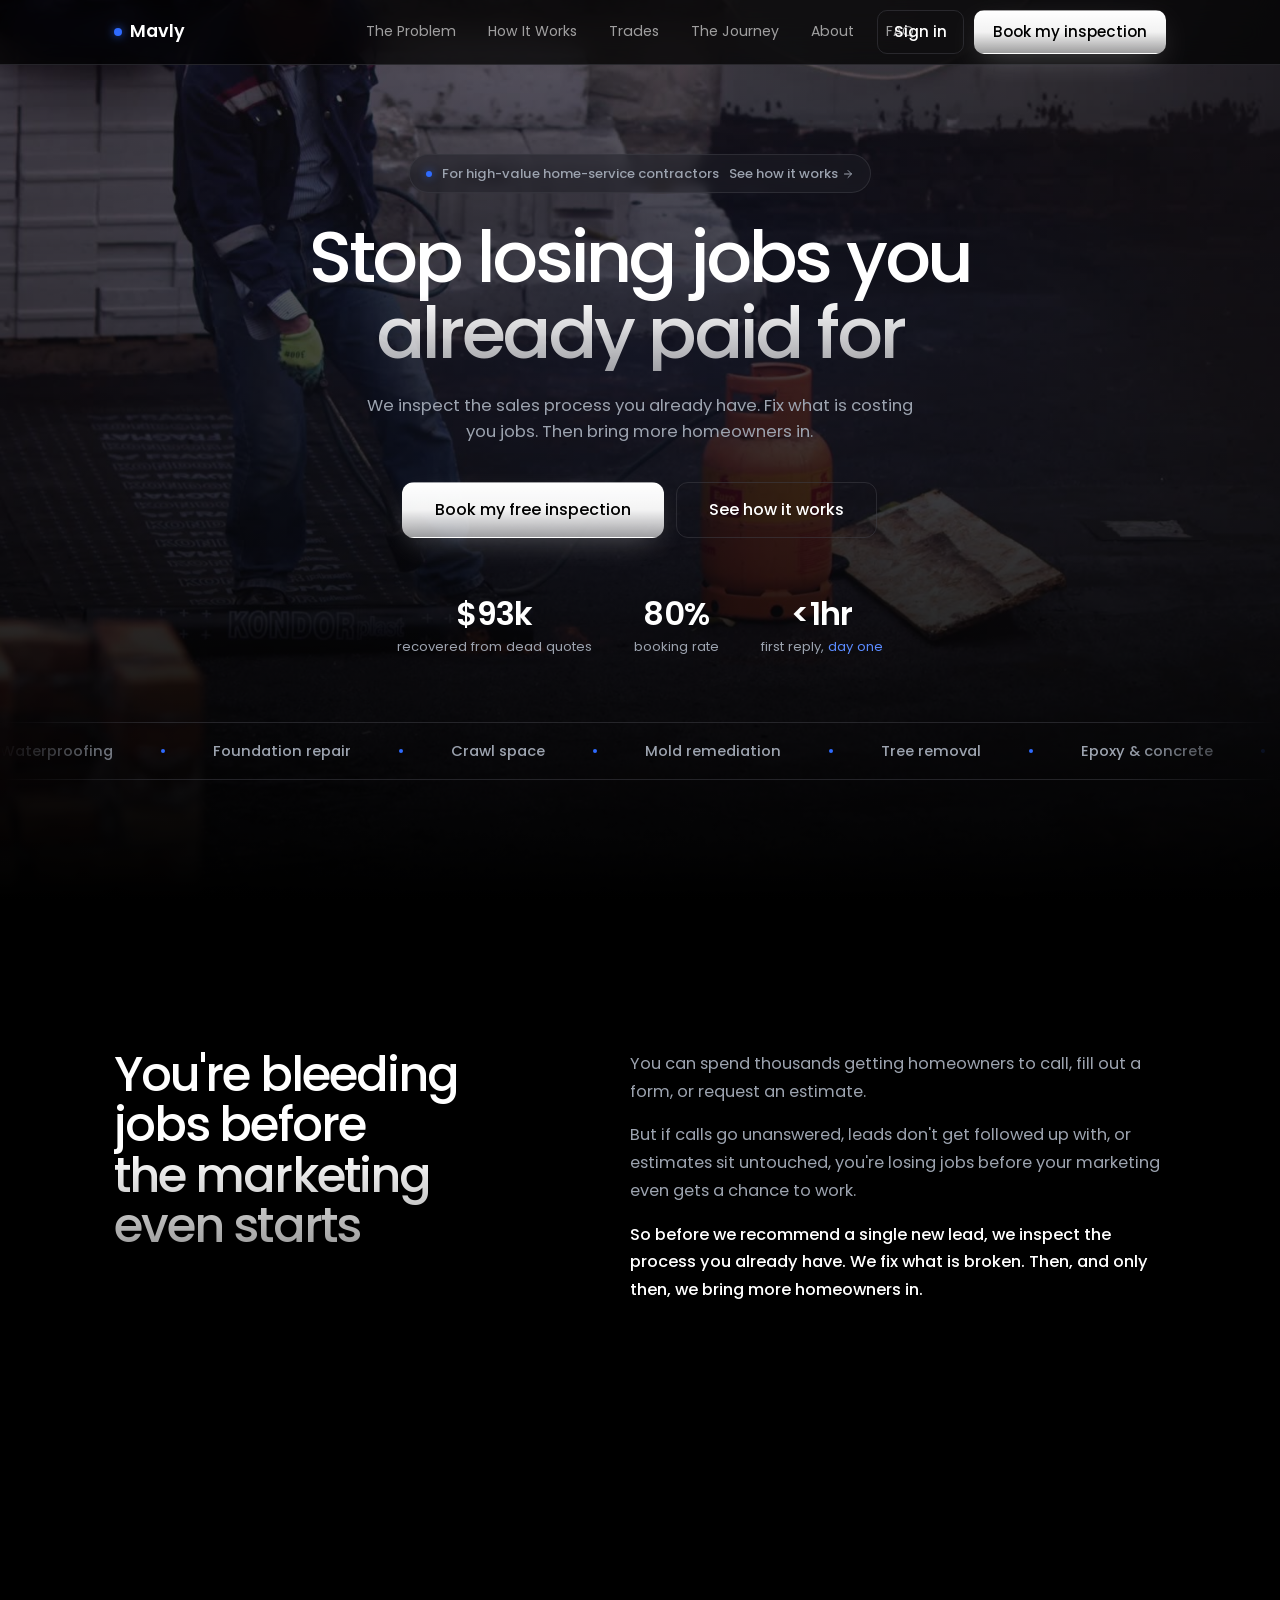
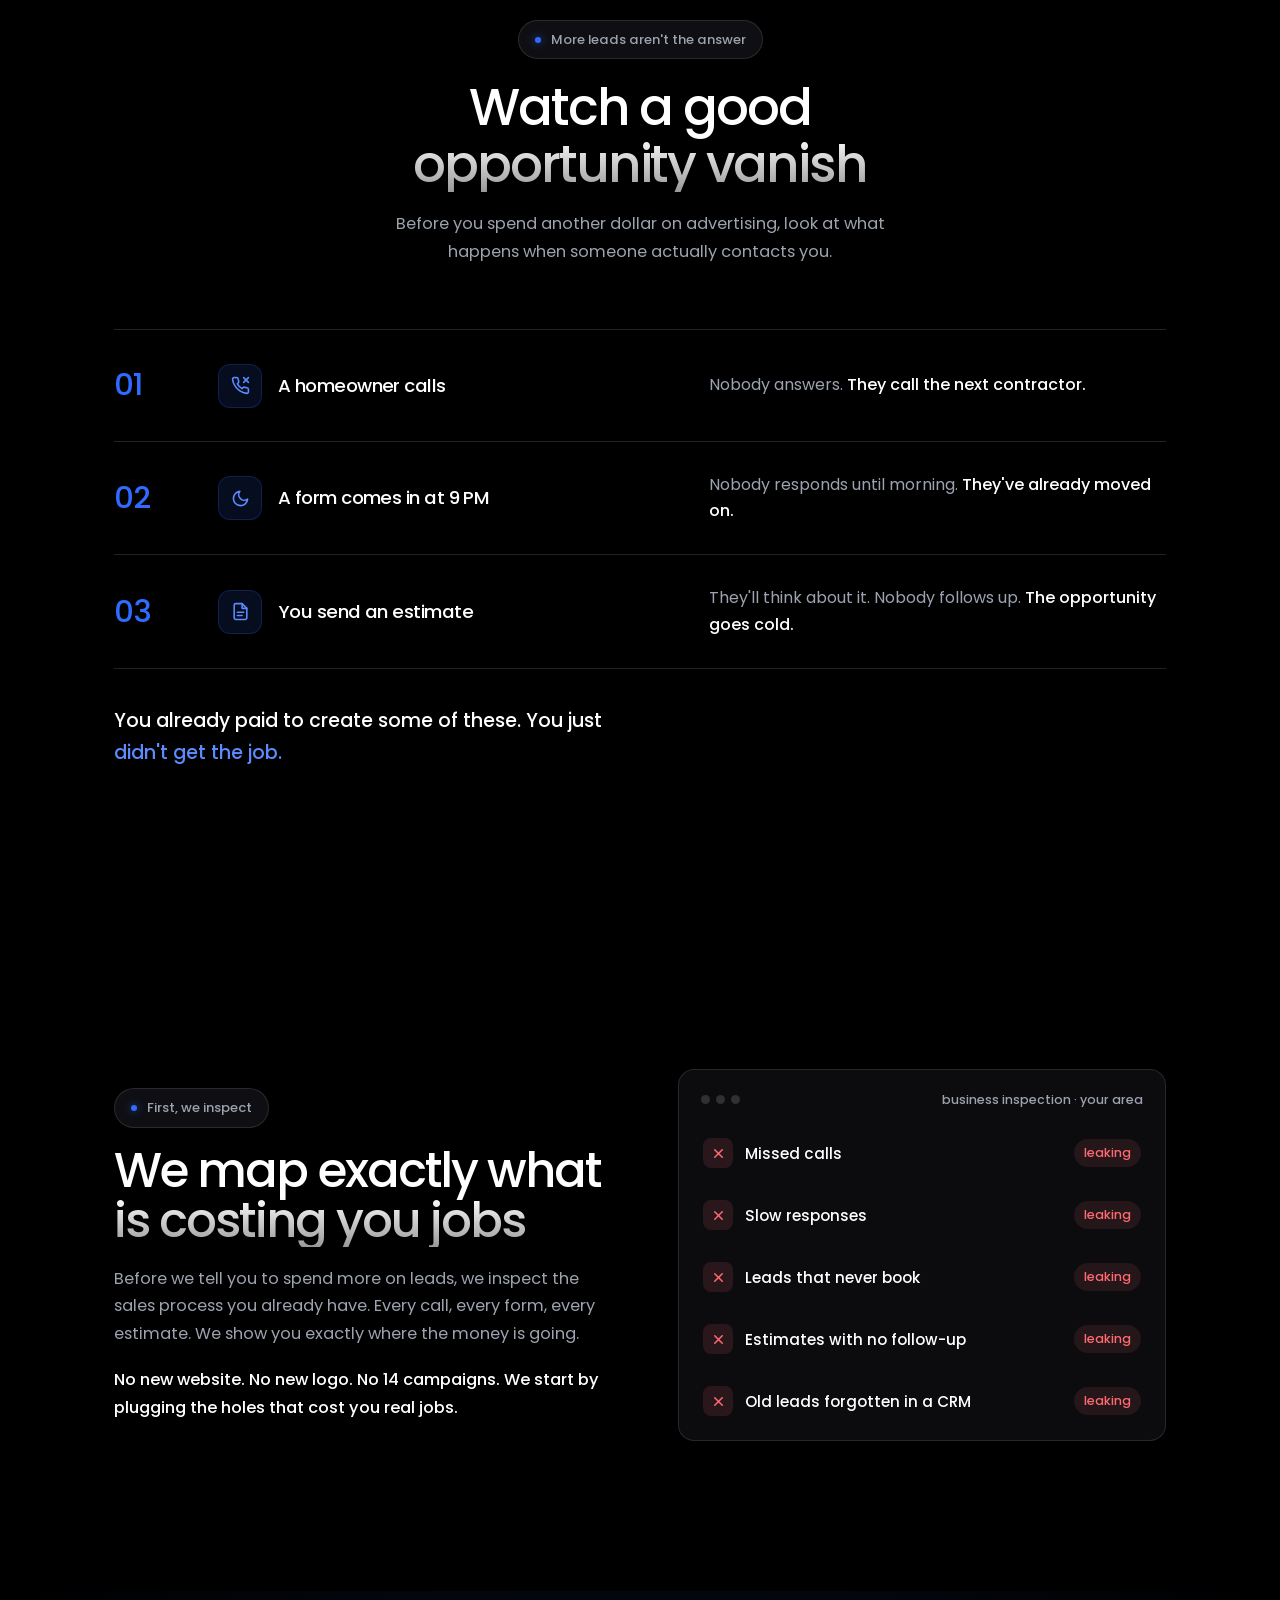
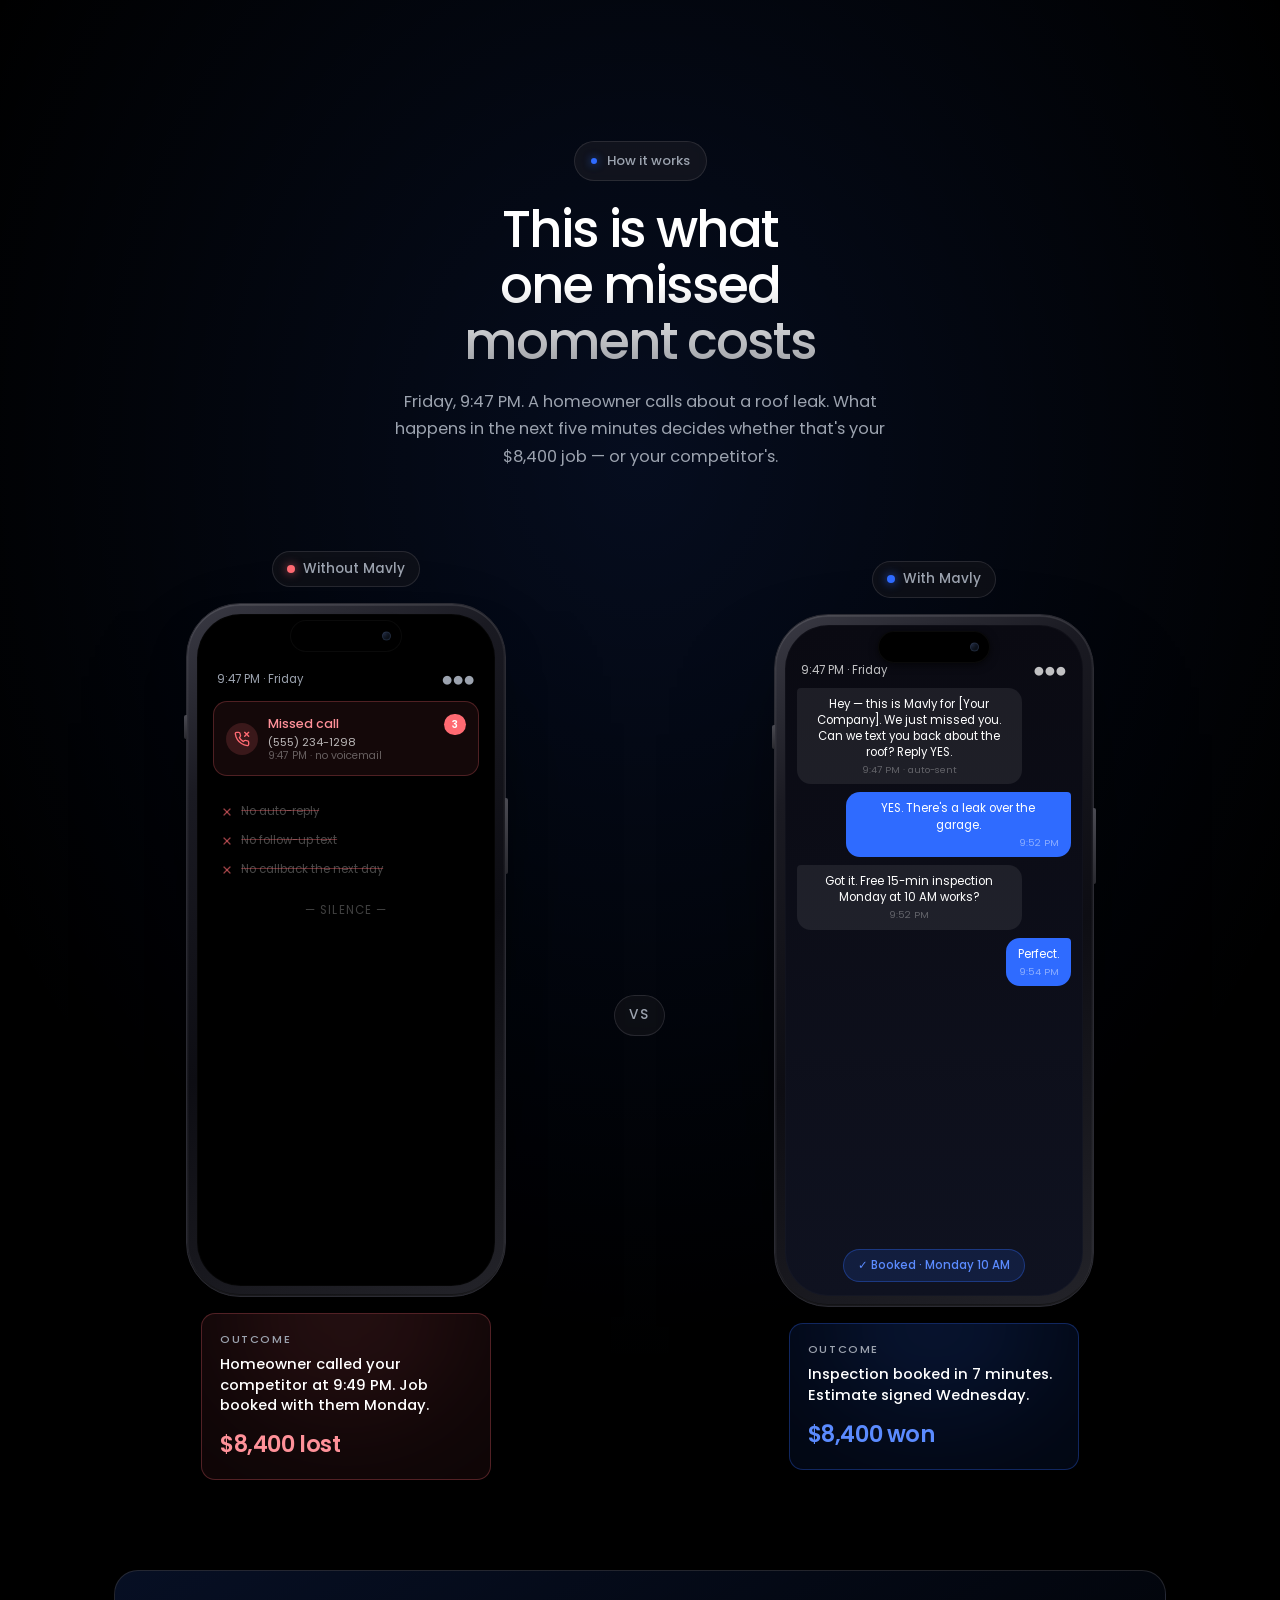
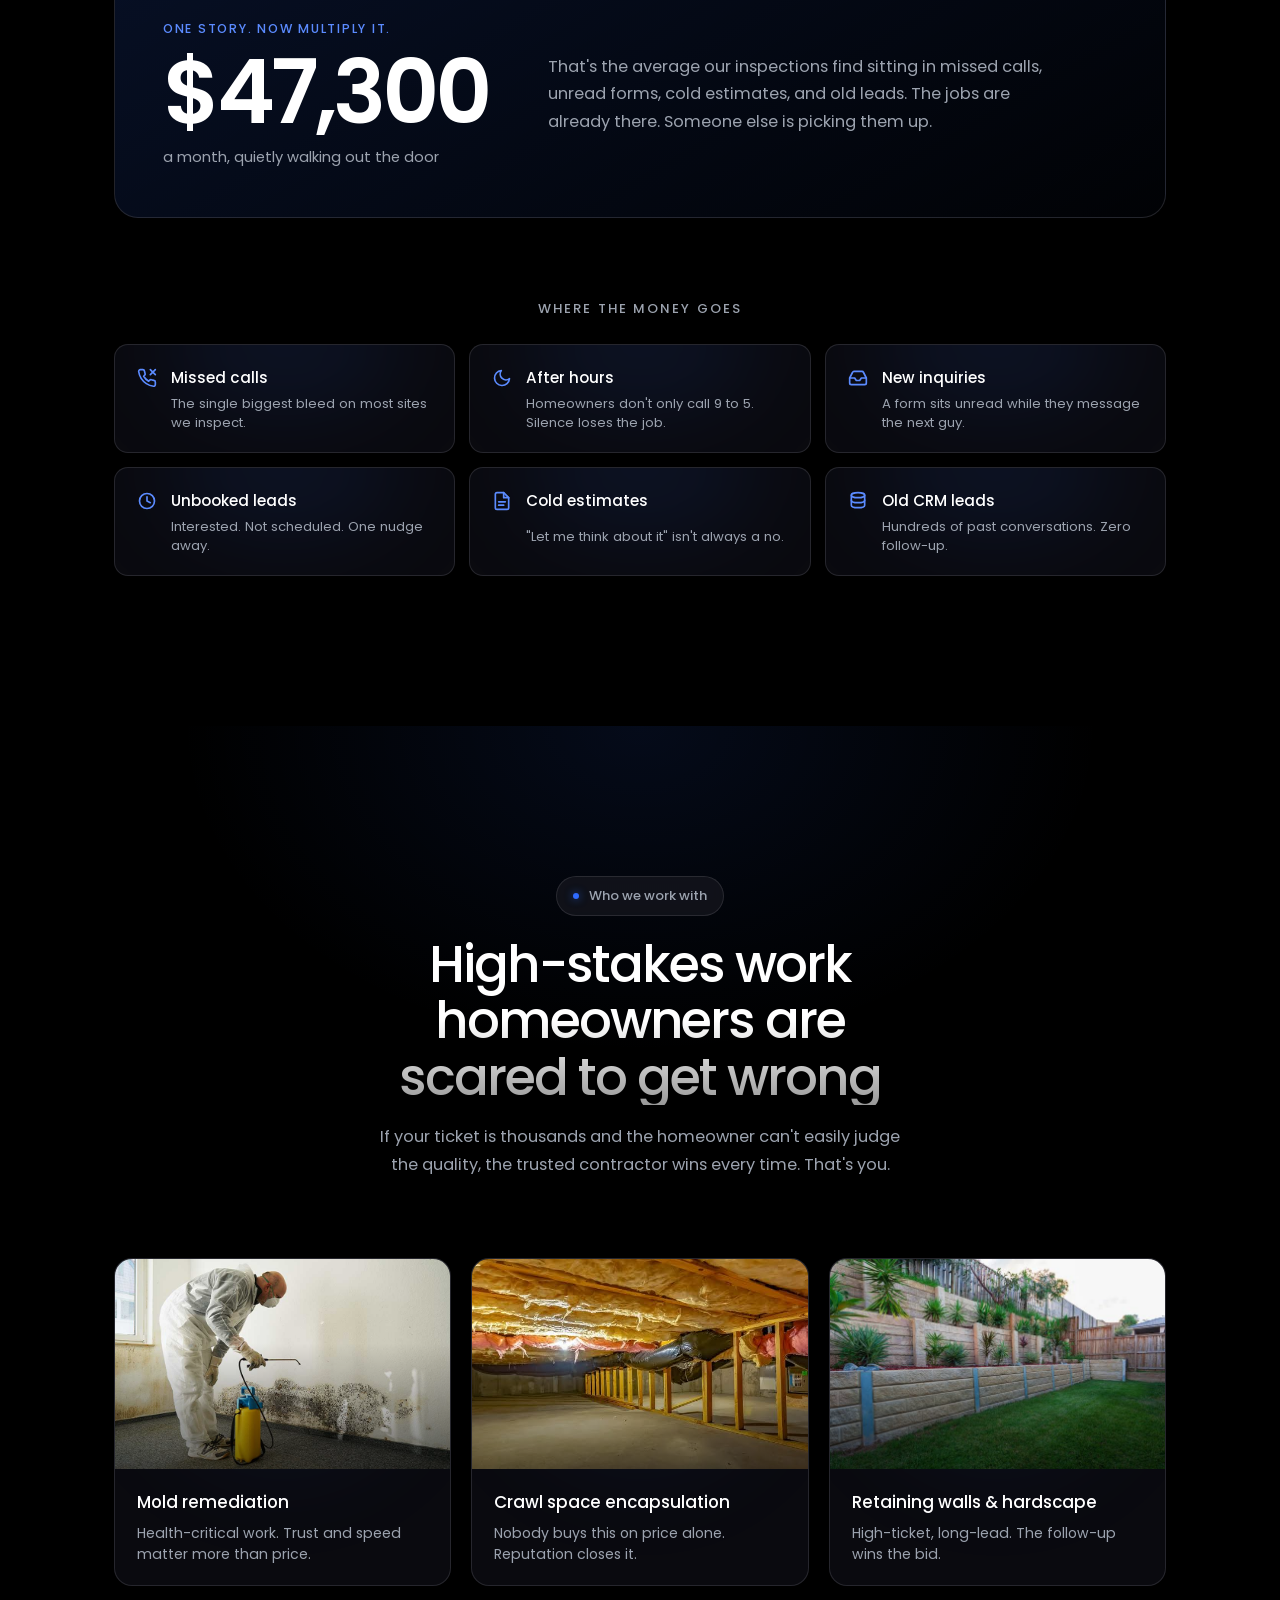
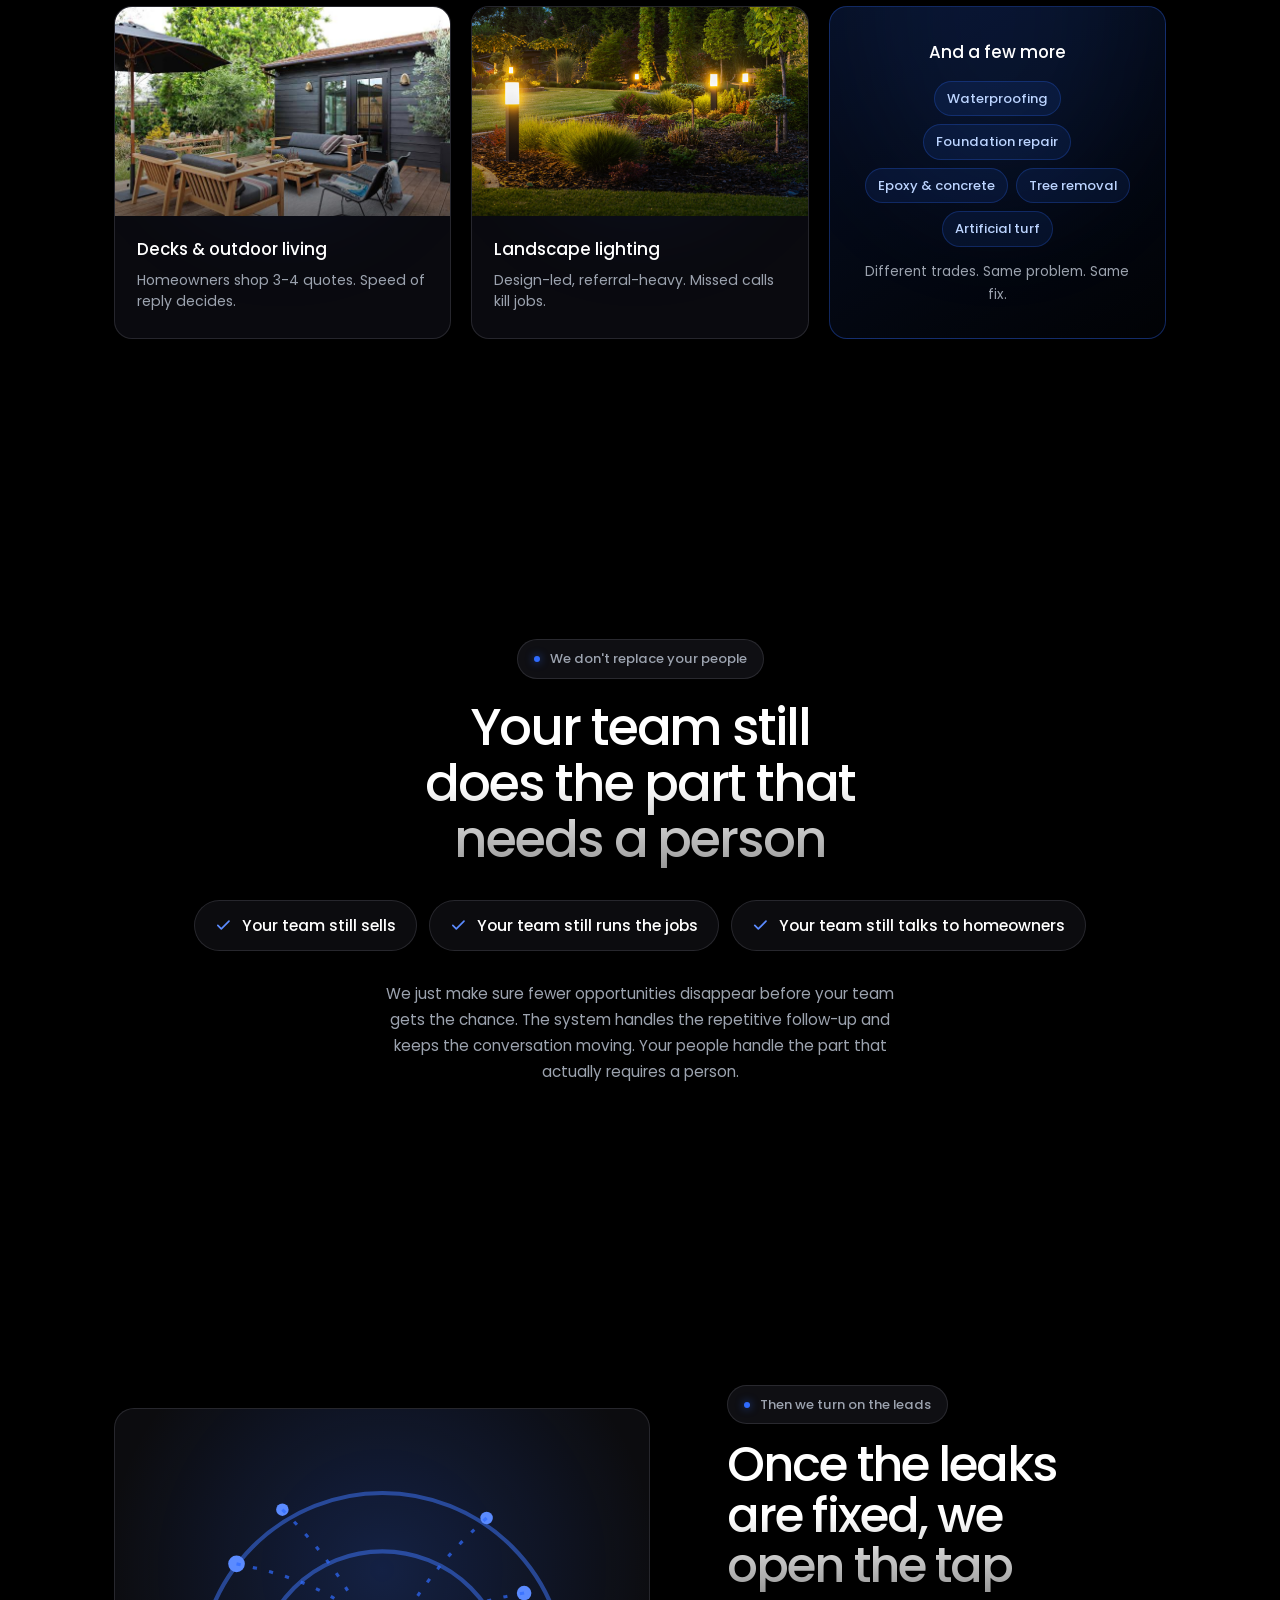
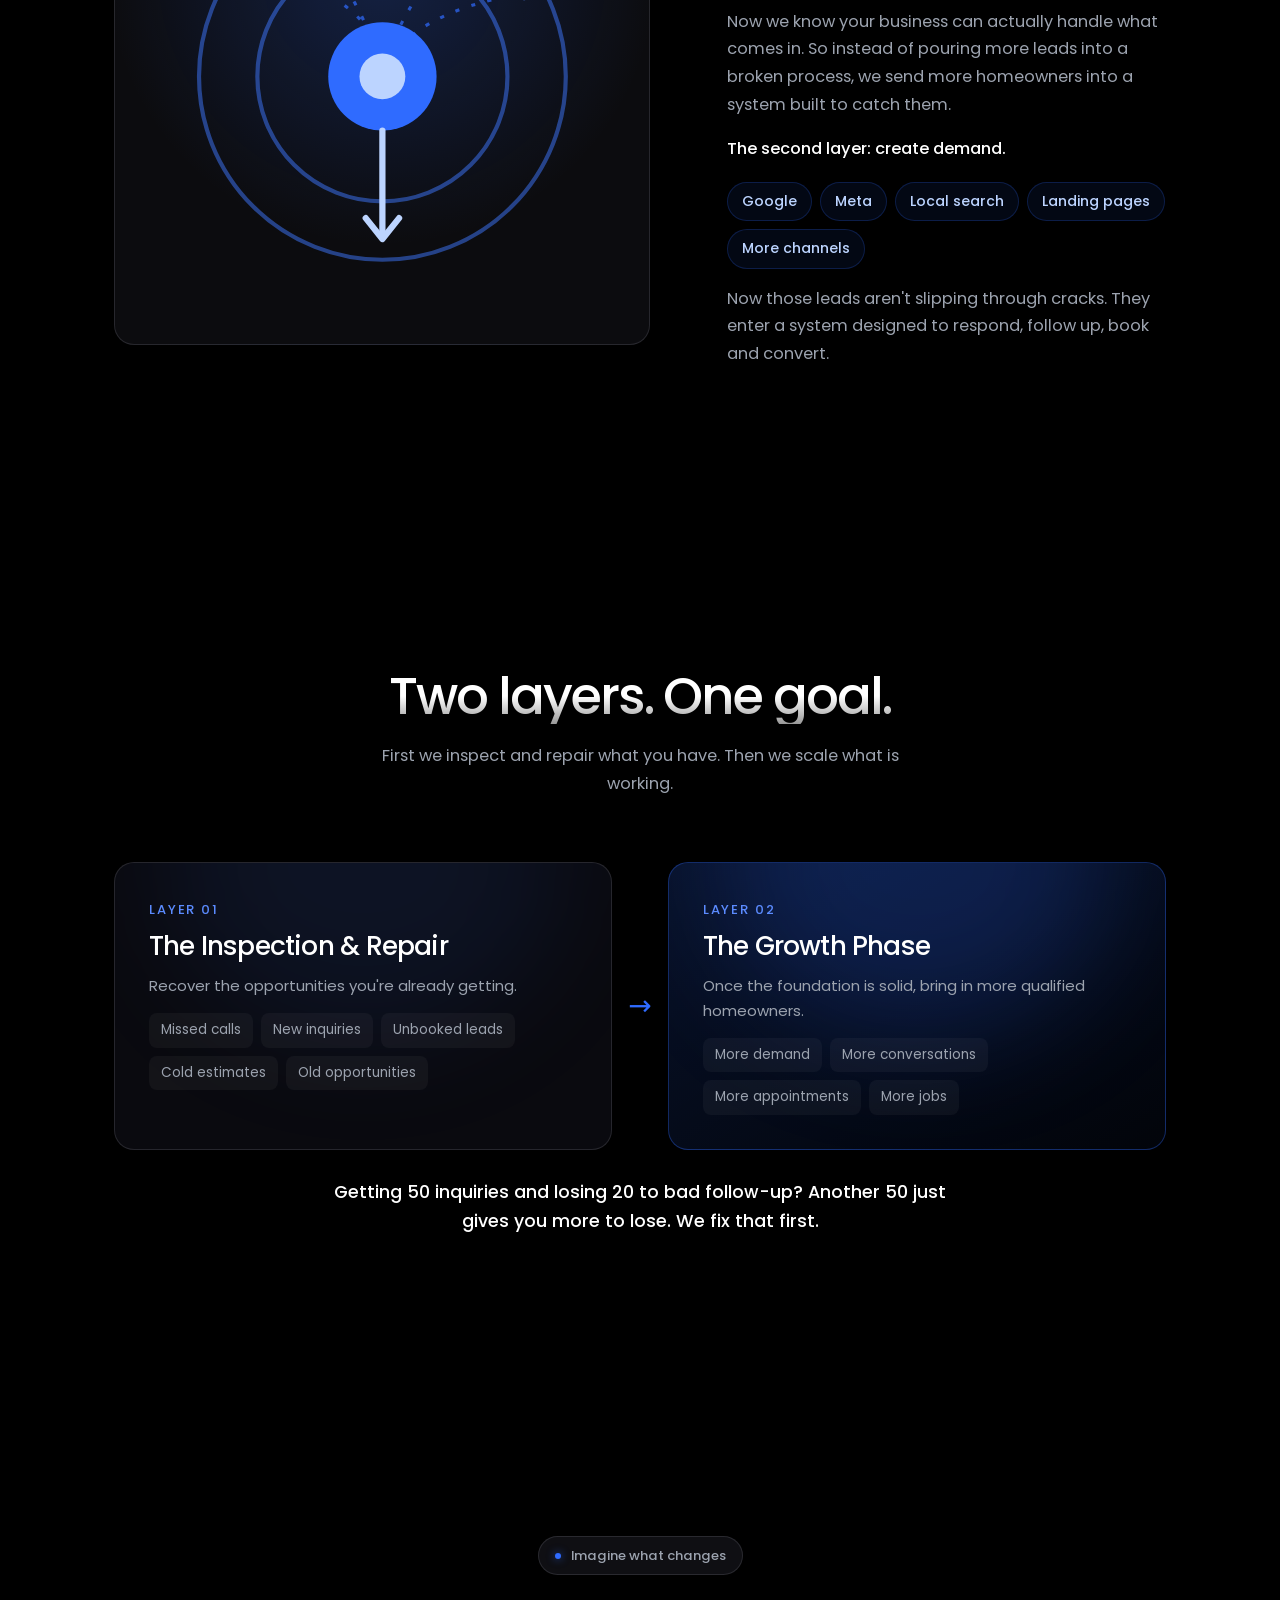
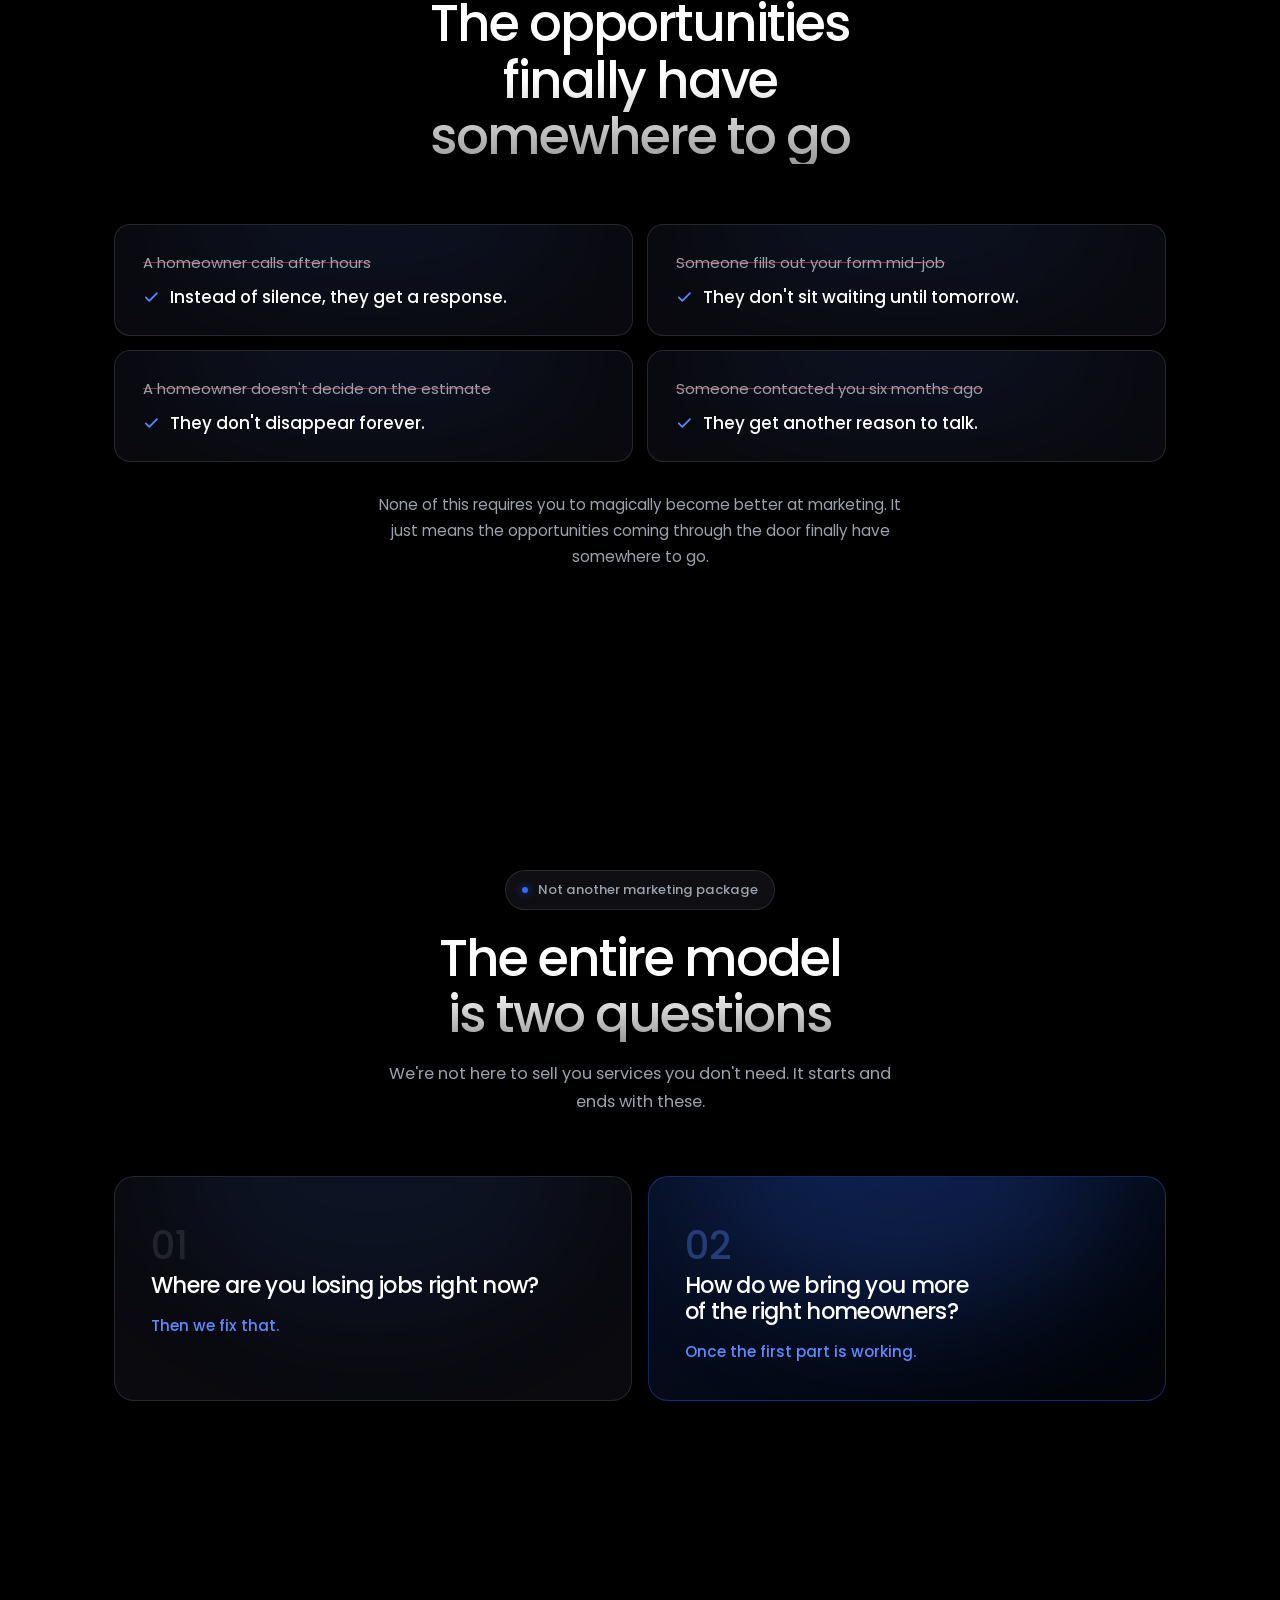
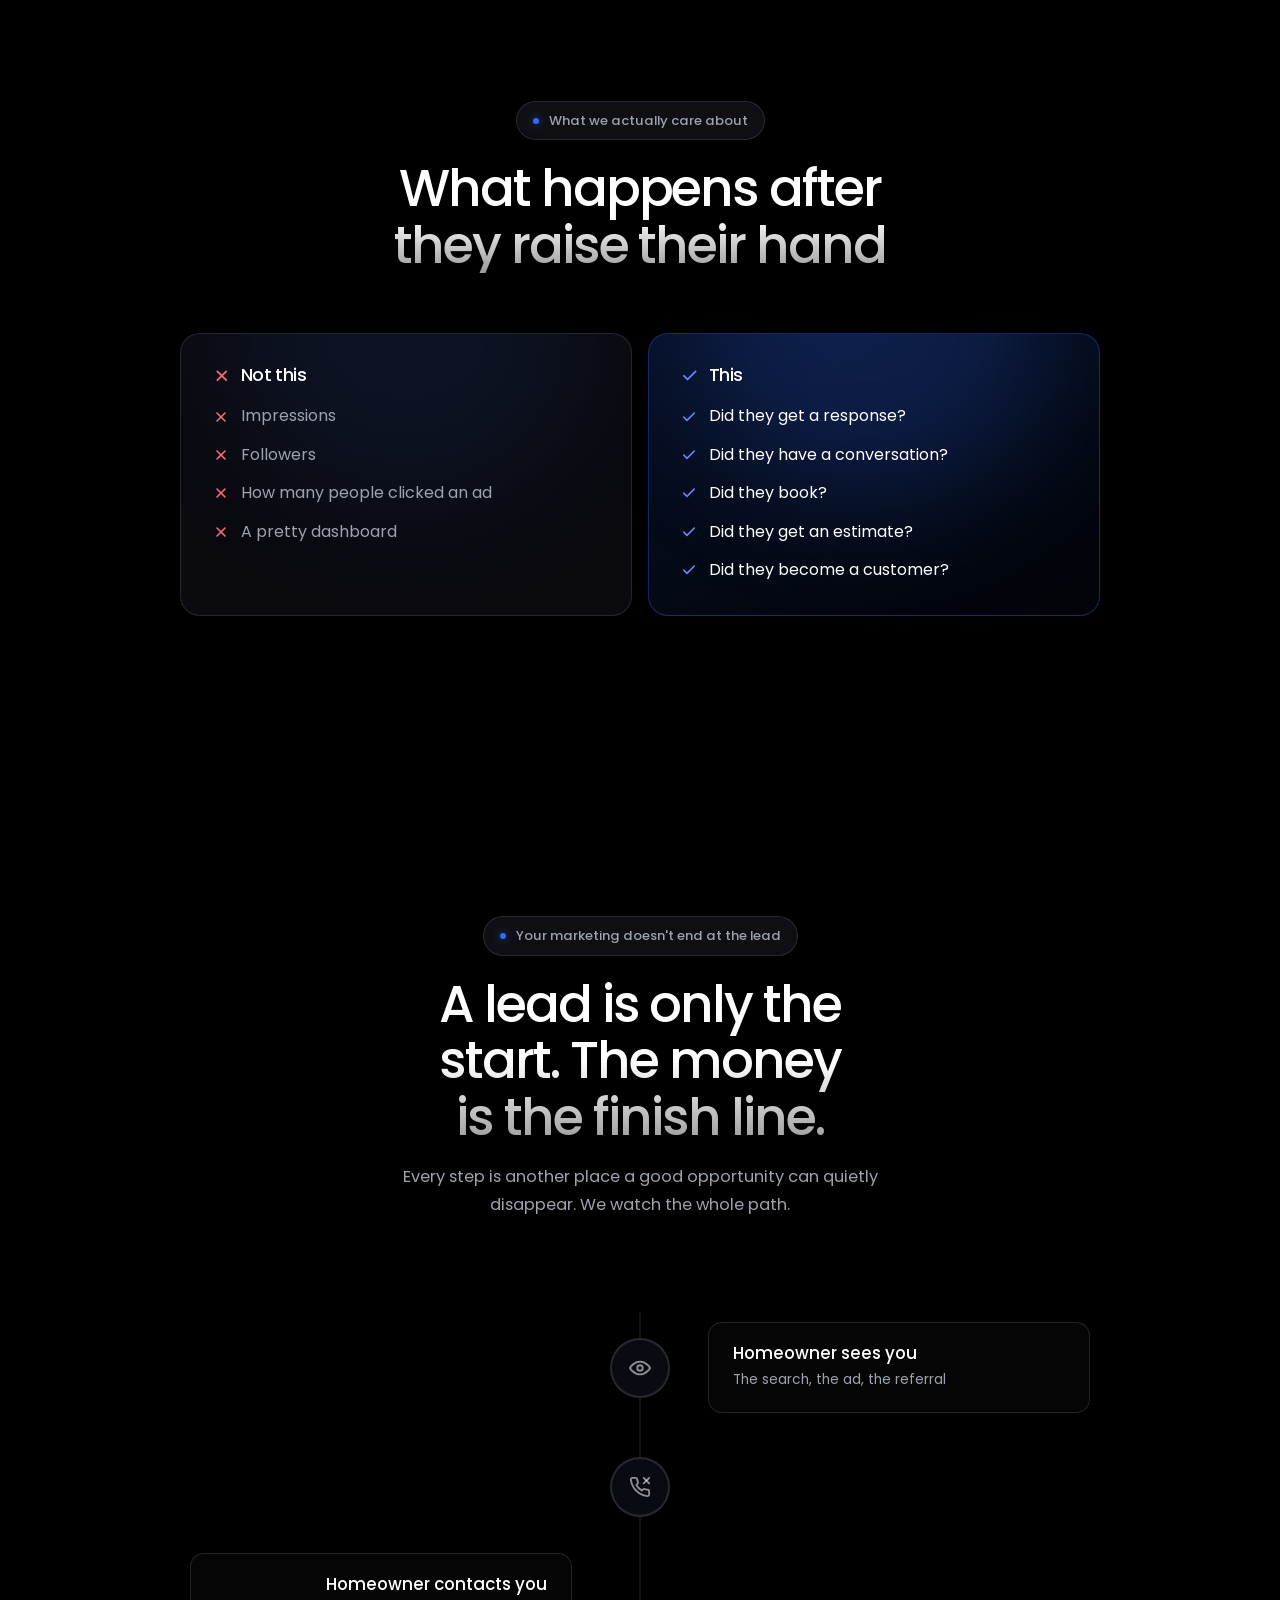
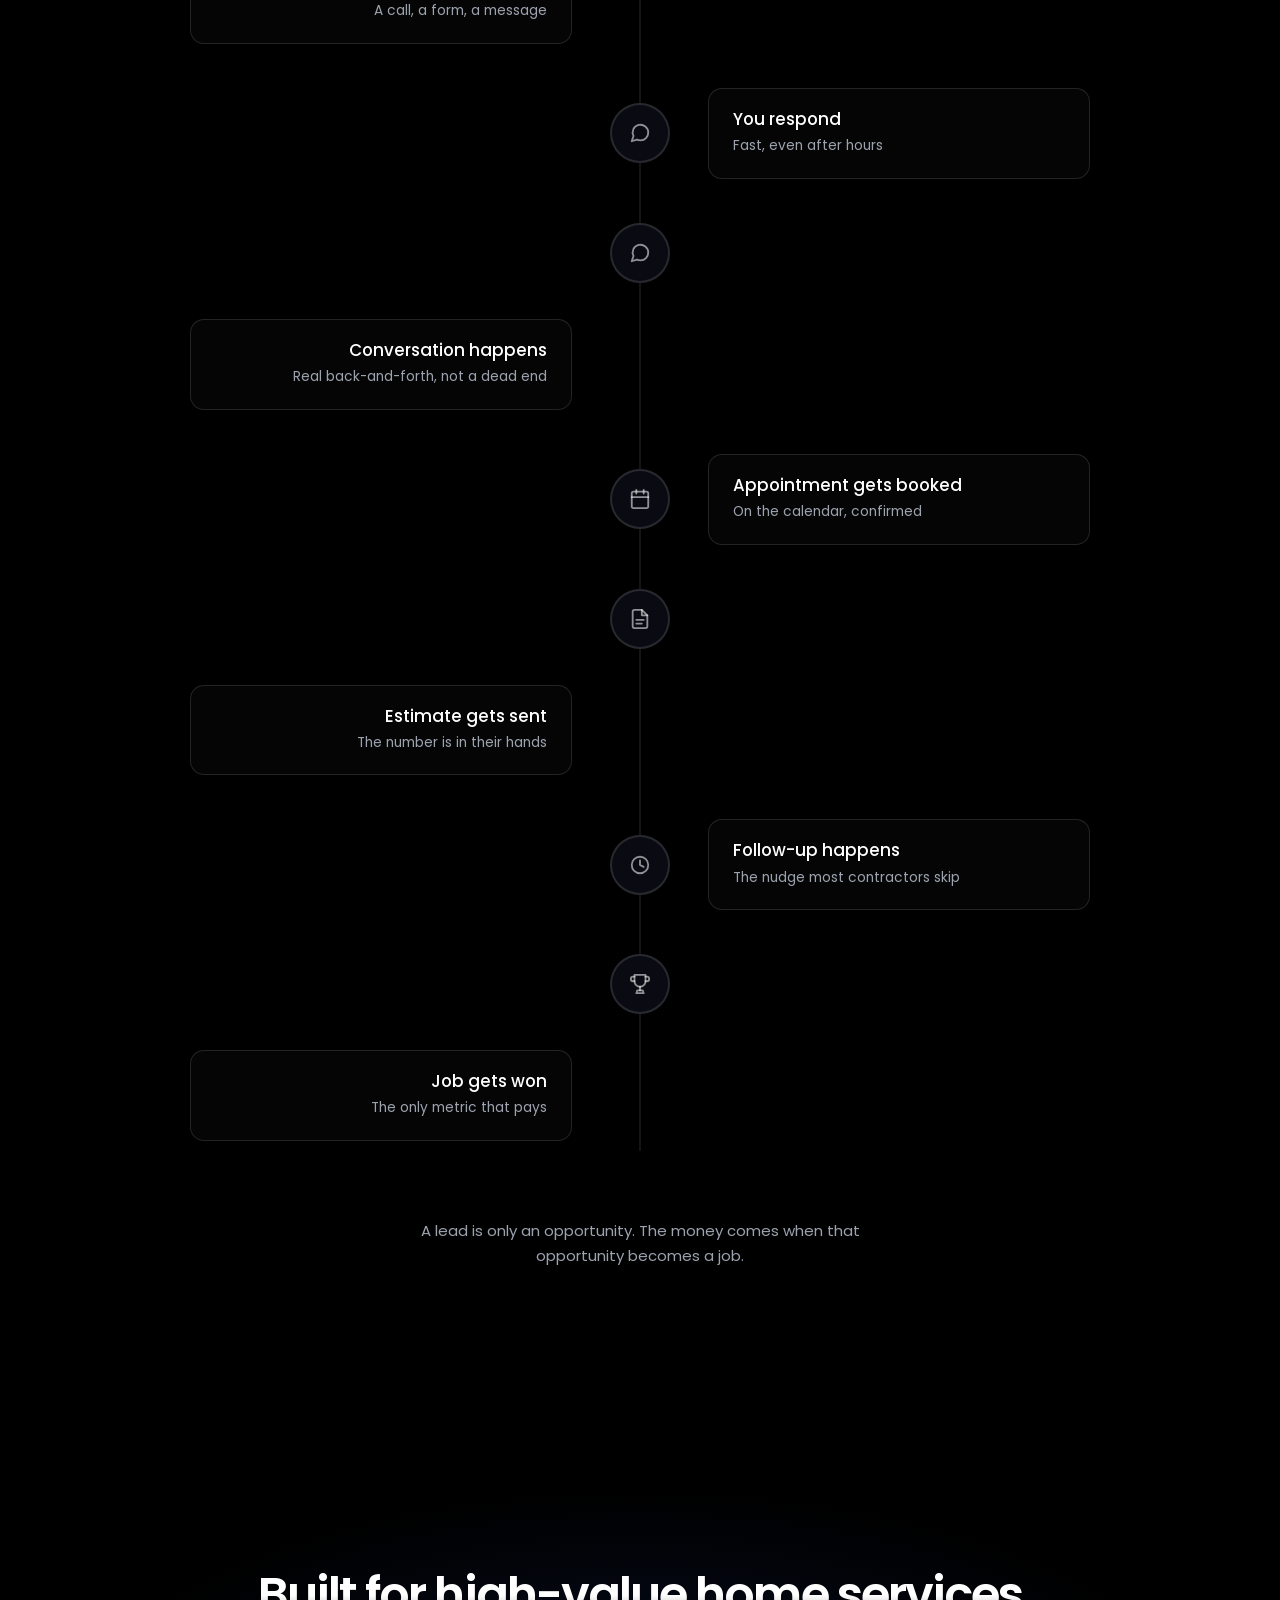
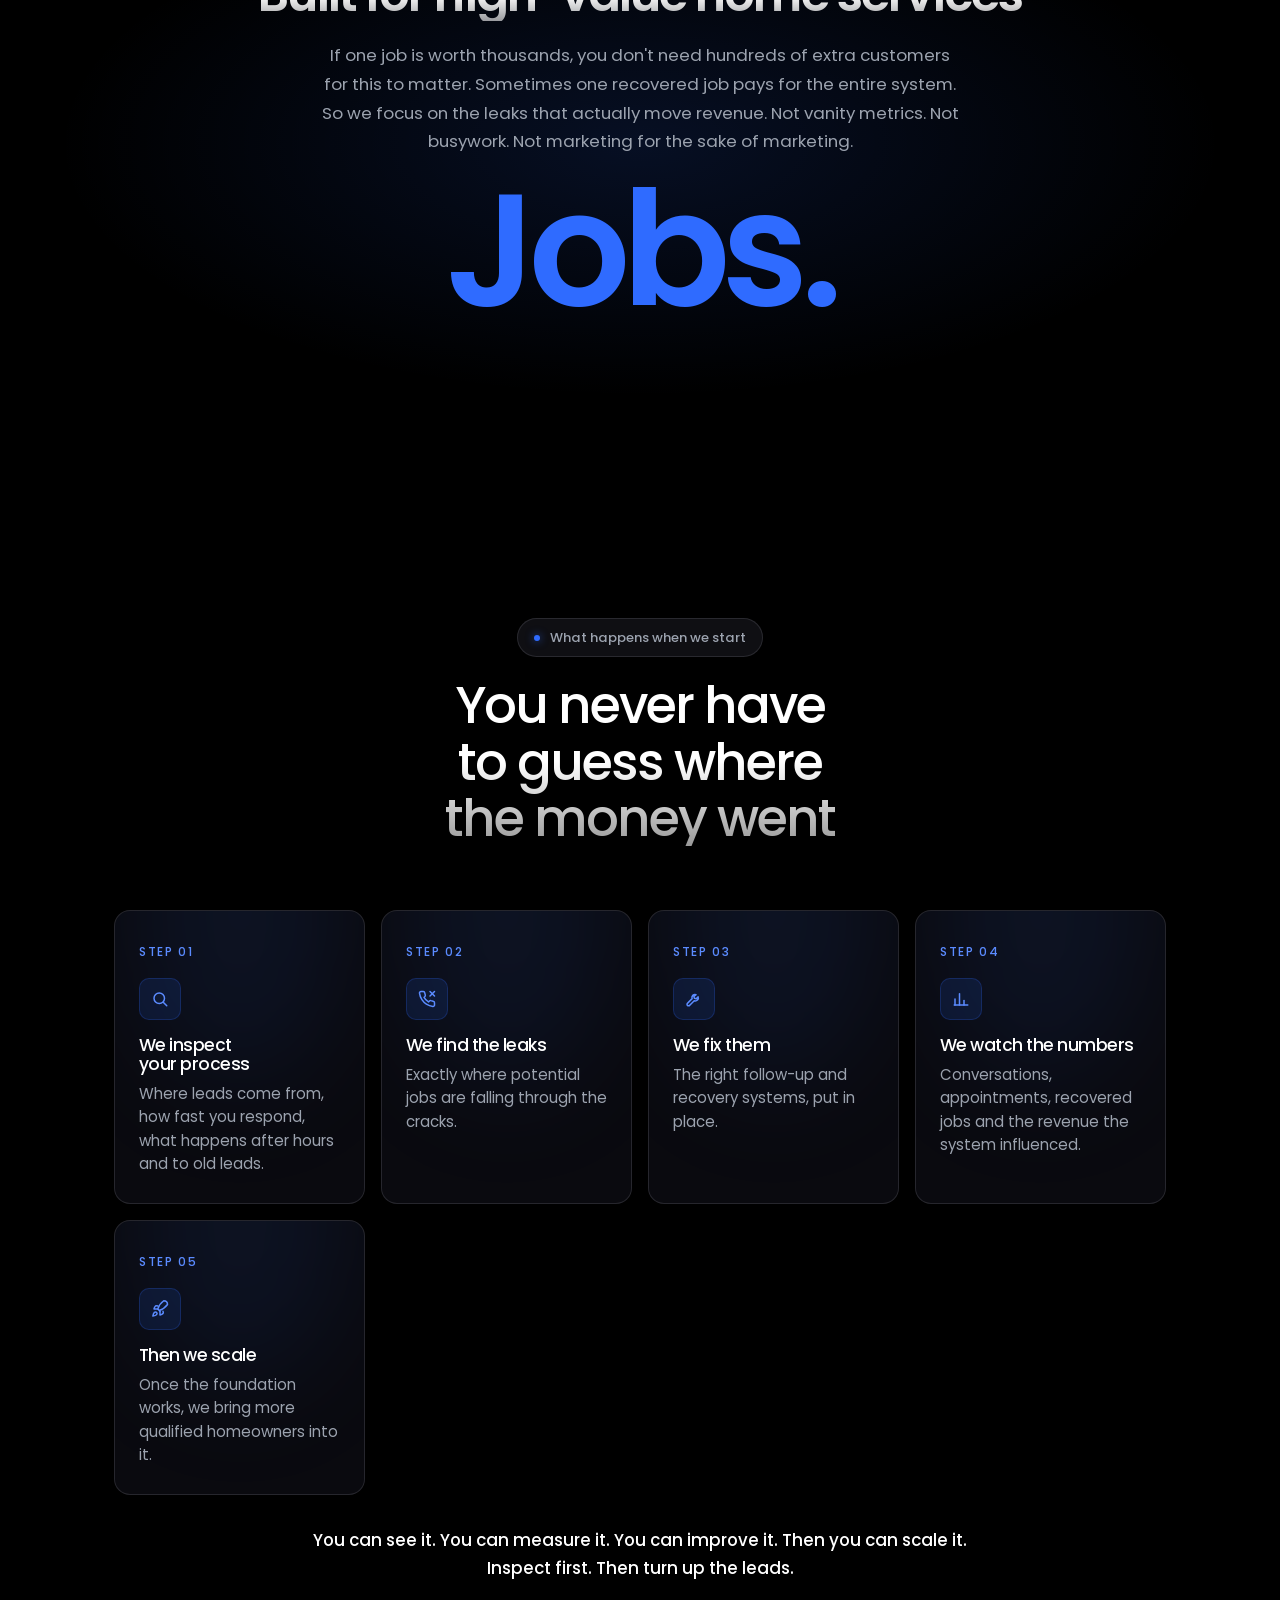
==== index.html @ 2e6fecd8 "Hero video, real iPhone 16 phone mockup, premium glow on all cards - Hero: real background video (co" ====
<!DOCTYPE html>
<html lang="en">
<head>
<meta charset="UTF-8">
<meta name="viewport" content="width=device-width, initial-scale=1.0">
<title>Mavly Digital — Stop Losing Jobs You Already Paid For</title>
<meta name="description" content="We inspect the sales process high-value home-service contractors already have. Fix what is costing jobs. Then bring more homeowners in. Book your free business inspection.">
<link rel="shortcut icon" href="./favicon.svg" type="image/svg+xml">
<link rel="preconnect" href="https://fonts.googleapis.com">
<link rel="preconnect" href="https://fonts.gstatic.com" crossorigin>
<link href="https://fonts.googleapis.com/css2?family=Poppins:wght@400;500;600;700&display=swap" rel="stylesheet">
<style>
:root{
  --bg:#000; --panel:rgba(23,23,28,.55); --panel-hi:rgba(31,31,38,.65);
  --border:rgba(63,63,70,.55); --border-hi:rgba(96,96,110,.7);
  --ink:#fff; --ink-2:rgba(255,255,255,.72); --muted:#9ca3af;
  --blue:#2f6bff; --blue-hi:#5b8bff; --ice:#bcd4ff;
  --font:'Poppins',system-ui,-apple-system,sans-serif;
  --ease:cubic-bezier(.22,1,.36,1);
  --wrap:1180px; --pad:clamp(20px,5vw,64px);
}
*,*::before,*::after{box-sizing:border-box;margin:0;padding:0;font-family:var(--font)}
html{scroll-behavior:smooth;-webkit-text-size-adjust:100%}
body{
  background:var(--bg); color:var(--ink-2); font-weight:400;
  font-size:clamp(15px,1vw,17px); line-height:1.65; overflow-x:hidden;
  -webkit-font-smoothing:antialiased;
}
body::before{ /* subtle blue field */
  content:""; position:fixed; inset:0; z-index:-1; pointer-events:none;
  background:
    radial-gradient(70vw 60vh at 80% -10%, rgba(47,107,255,.16), transparent 55%),
    radial-gradient(50vw 50vh at 5% 15%, rgba(47,107,255,.08), transparent 60%);
}
a{color:inherit;text-decoration:none}
img,svg{display:block;max-width:100%}
::selection{background:var(--blue);color:#fff}
.wrap{max-width:var(--wrap);margin-inline:auto;padding-inline:var(--pad)}
h1,h2,h3{color:var(--ink);text-wrap:balance;line-height:1.1;font-weight:600;letter-spacing:-.03em}
.gradient-heading{
  background:linear-gradient(to bottom,#fff,#fff,rgba(255,255,255,.6));
  -webkit-background-clip:text; background-clip:text;
  -webkit-text-fill-color:transparent; color:transparent;
}
.lead{color:var(--muted);font-size:clamp(.95rem,1.15vw,1.05rem);line-height:1.7;max-width:60ch}
.center{text-align:center;margin-inline:auto}
.icon{width:1em;height:1em;display:inline-block;vertical-align:-.15em;stroke:currentColor;fill:none;stroke-width:2;stroke-linecap:round;stroke-linejoin:round}

/* pill badge (shadcn-style) */
.pill{ display:inline-flex; align-items:center; gap:10px; padding:8px 16px; border-radius:100px;
  border:1px solid var(--border); background:rgba(31,31,38,.5); backdrop-filter:blur(6px);
  color:var(--muted); font-size:.82rem; font-weight:500; }
.pill a{ display:inline-flex; align-items:center; gap:4px; color:var(--muted); transition:color .2s }
.pill a:hover{color:#fff}
.pill .dot{width:6px;height:6px;border-radius:50%;background:var(--blue);box-shadow:0 0 8px rgba(47,107,255,.7)}

/* buttons — white gradient primary like the theme */
.btn{ display:inline-flex; align-items:center; justify-content:center; gap:8px; white-space:nowrap;
  font-weight:500; font-size:.95rem; padding:12px 24px; border-radius:10px; border:1px solid transparent;
  cursor:pointer; transition:transform .25s var(--ease), background .25s var(--ease), box-shadow .25s var(--ease); }
.btn-lg{ padding:14px 32px; font-size:1rem; border-radius:12px }
.btn-primary{ background:linear-gradient(to bottom,#fff,rgba(255,255,255,.95),rgba(255,255,255,.6)); color:#000;
  box-shadow:0 10px 30px -10px rgba(255,255,255,.3); }
.btn-primary:hover{ transform:scale(1.03); box-shadow:0 14px 40px -10px rgba(255,255,255,.4) }
.btn-primary:active{ transform:scale(.97) }
.btn-ghost{ background:transparent; border-color:var(--border); color:#fff }
.btn-ghost:hover{ background:rgba(255,255,255,.06) }
.btn-blue{ background:var(--blue); color:#fff; box-shadow:0 10px 28px -8px rgba(47,107,255,.6) }
.btn-blue:hover{ transform:scale(1.03); background:#3f78ff }

/* ============ NAV ============ */
.nav{ position:fixed; top:0; left:0; right:0; z-index:100; border-bottom:1px solid var(--border);
  background:rgba(0,0,0,.72); backdrop-filter:blur(14px); -webkit-backdrop-filter:blur(14px); }
.nav .wrap{ display:flex; align-items:center; justify-content:space-between; height:64px; position:relative }
.brand{ font-weight:600; font-size:1.1rem; color:#fff; display:flex; align-items:center; gap:8px; z-index:2 }
.brand .brand-dot{width:8px;height:8px;border-radius:50%;background:var(--blue);box-shadow:0 0 10px rgba(47,107,255,.8)}
.nav-links{ display:none; gap:32px; position:absolute; left:50%; top:50%; transform:translate(-50%,-50%) }
.nav-links a{ color:rgba(255,255,255,.6); font-size:.88rem; transition:color .2s }
.nav-links a:hover{ color:#fff }
.nav-cta{ display:none; gap:10px }
.nav-burger{ background:none;border:1px solid var(--border);color:#fff;width:40px;height:40px;border-radius:10px;display:grid;place-items:center;cursor:pointer }
@media(min-width:940px){ .nav-links,.nav-cta{display:flex} .nav-burger{display:none} }

.mnav{ position:fixed; inset:0; z-index:101; background:rgba(0,0,0,.96); backdrop-filter:blur(10px);
  display:flex; flex-direction:column; gap:12px; padding:90px var(--pad) 40px; transform:translateY(-100%); transition:transform .4s var(--ease); }
.mnav.open{transform:translateY(0)}
.mnav a{ font-size:1.25rem; color:#fff; padding-block:10px; font-weight:500 }
.mnav .btn{ margin-top:12px }
.mnav-close{ position:absolute; top:14px; right:var(--pad); background:none;border:1px solid var(--border);color:#fff;width:40px;height:40px;border-radius:10px;font-size:1.2rem;cursor:pointer }

/* ============ HERO ============ */
.hero{ padding-top:clamp(110px,16vh,160px); padding-bottom:clamp(60px,9vw,110px); text-align:center; position:relative; overflow:hidden }
.hero.has-video{ min-height:100vh; display:flex; flex-direction:column; justify-content:center }
.hero-video{ position:absolute; inset:0; z-index:-1; overflow:hidden }
.hero-video video{ width:100%; height:100%; object-fit:cover; display:block }
.hero-video-scrim{ position:absolute; inset:0; background:
  linear-gradient(180deg, rgba(0,0,0,.55) 0%, rgba(0,0,0,.75) 55%, #000 100%),
  radial-gradient(ellipse 70% 60% at 50% 40%, rgba(47,107,255,.22), transparent 65%);
  z-index:1; pointer-events:none }
.hero.has-video > .wrap{ position:relative; z-index:2 }
.hero .pill{margin-inline:auto}
.hero h1{ margin-top:26px; font-size:clamp(2.5rem,6.5vw,4.5rem); font-weight:500; letter-spacing:-.045em; max-width:18ch; margin-inline:auto; line-height:1.05 }
.hero .sub{ margin-top:22px; color:var(--muted); font-size:clamp(.95rem,1.3vw,1.1rem); max-width:52ch; margin-inline:auto; line-height:1.6 }
.hero-cta{ display:flex; gap:12px; justify-content:center; flex-wrap:wrap; margin-top:36px }
.hero-metrics{ display:flex; flex-wrap:wrap; justify-content:center; gap:14px 42px; margin-top:60px }
.hero-metrics div{ text-align:center }
.hero-metrics b{ display:block; font-size:clamp(1.6rem,2.6vw,2rem); color:#fff; font-weight:600; letter-spacing:-.02em; line-height:1 }
.hero-metrics span{ color:var(--muted); font-size:.82rem; margin-top:6px; display:block }
.hero-metrics em{ color:var(--blue-hi); font-style:normal }

/* trades marquee */
.marquee{ margin-top:64px; border-block:1px solid var(--border); padding-block:16px;
  -webkit-mask-image:linear-gradient(90deg,transparent,#000 12%,#000 88%,transparent);
  mask-image:linear-gradient(90deg,transparent,#000 12%,#000 88%,transparent); }
.marquee-track{ display:flex; gap:48px; width:max-content; animation:scroll 34s linear infinite }
.marquee-track span{ color:var(--muted); font-weight:500; font-size:.92rem; white-space:nowrap; display:inline-flex; align-items:center; gap:48px }
.marquee-track span::after{content:"";width:4px;height:4px;border-radius:50%;background:var(--blue)}
@keyframes scroll{to{transform:translateX(-50%)}}

/* section base */
.section{ padding-block:clamp(80px,12vw,150px); position:relative }
.sec-head{ max-width:60ch; margin-inline:auto; text-align:center }
.sec-head .pill{margin-bottom:20px}
.sec-head h2{ font-size:clamp(2rem,4.6vw,3.2rem); font-weight:500; letter-spacing:-.04em }
.sec-head p{ margin-top:18px; color:var(--muted); max-width:52ch; margin-inline:auto; font-size:1.02rem; line-height:1.7 }

/* ============ INTRO 2-col ============ */
.intro-grid{ display:grid; gap:36px; align-items:start }
@media(min-width:860px){ .intro-grid{ grid-template-columns:.9fr 1.1fr; gap:clamp(40px,6vw,90px) } }
.intro-grid h2{ font-size:clamp(1.9rem,4vw,3rem); font-weight:500; letter-spacing:-.04em; line-height:1.05 }
.intro-body p{ margin-bottom:16px; color:var(--muted); font-size:1.02rem; line-height:1.7 }
.intro-body p.hi{ color:#fff; font-weight:500 }

/* ============ FAILURE MOMENTS (editorial rows) ============ */
.moments{ margin-top:clamp(40px,6vw,64px) }
.moment{ display:grid; grid-template-columns:auto 1fr; gap:22px; align-items:center; padding-block:30px; border-top:1px solid var(--border) }
.moment:last-child{border-bottom:1px solid var(--border)}
@media(min-width:760px){ .moment{ grid-template-columns:70px 1fr 1fr; gap:34px } }
.moment-n{ font-size:1.9rem; color:var(--blue); font-weight:500; letter-spacing:-.03em }
.moment-when{ display:flex; align-items:center; gap:16px }
.moment-when .mi{ width:44px;height:44px;border-radius:12px;background:rgba(47,107,255,.12);border:1px solid rgba(47,107,255,.22);display:grid;place-items:center;color:var(--blue-hi);flex:none;font-size:19px }
.moment-when h3{ font-size:1.15rem; color:#fff; font-weight:500; line-height:1.15 }
.moment-then{ color:var(--muted); font-size:1rem }
.moment-then strong{color:#fff;font-weight:500}
.moments-foot{ margin-top:36px; color:#fff; font-weight:500; max-width:44ch; font-size:1.2rem }
.moments-foot em{color:var(--blue-hi);font-style:normal}

/* ============ FIND (leak scanner) ============ */
.find{ display:grid; gap:44px; align-items:center }
@media(min-width:900px){ .find{ grid-template-columns:1fr 1fr; gap:clamp(44px,6vw,90px) } }
.find h2{ font-size:clamp(2rem,4.4vw,3rem); font-weight:500; letter-spacing:-.04em; margin-top:18px; line-height:1.05 }
.find p{ margin-top:18px; color:var(--muted); font-size:1.02rem; line-height:1.7 }
.find p.hi{color:#fff;font-weight:500}
.leak-scan{ background:var(--panel); border:1px solid var(--border); border-radius:16px; padding:10px; backdrop-filter:blur(10px); box-shadow:0 30px 70px -30px rgba(0,0,0,.8) }
.leak-scan .top{ display:flex; align-items:center; gap:6px; padding:10px 12px 14px }
.leak-scan .top i{ width:9px;height:9px;border-radius:50%;background:rgba(255,255,255,.15) }
.leak-scan .top span{ margin-left:auto;color:var(--muted);font-size:.78rem;font-weight:500 }
.leak-row{ display:flex; align-items:center; gap:12px; padding:14px; border-radius:10px }
.leak-row + .leak-row{ margin-top:4px }
.leak-row .lx{ width:30px;height:30px;border-radius:8px;background:rgba(255,106,114,.12);color:#ff6a72;display:grid;place-items:center;flex:none;font-size:15px }
.leak-row .lt{ color:#fff; font-weight:500; font-size:.95rem }
.leak-row .lv{ margin-left:auto; color:#ff6a72; font-weight:500; font-size:.78rem; background:rgba(255,106,114,.1); padding:4px 10px; border-radius:100px }

/* ============ CAPTURE ============ */
.cap-grid{ margin-top:clamp(44px,6vw,72px); display:grid; gap:0; border:1px solid var(--border); border-radius:16px; overflow:hidden; background:var(--panel); backdrop-filter:blur(10px) }
@media(min-width:680px){ .cap-grid{ grid-template-columns:1fr 1fr } }
@media(min-width:1000px){ .cap-grid{ grid-template-columns:1fr 1fr 1fr } }
.cap{ padding:32px; border-top:1px solid var(--border); border-left:1px solid var(--border); transition:background .25s }
.cap:hover{ background:var(--panel-hi) }
.cap .ci{ width:42px;height:42px;border-radius:10px;background:rgba(47,107,255,.15);border:1px solid rgba(47,107,255,.28);display:grid;place-items:center;color:var(--blue-hi);font-size:18px }
.cap h3{ font-size:1.08rem; color:#fff; margin-top:18px; font-weight:500 }
.cap p{ margin-top:8px; color:var(--muted); font-size:.95rem; line-height:1.6 }
.cap-foot{ margin-top:32px; text-align:center; color:#fff; font-weight:500; font-size:1.15rem }

/* ============ TEAM band ============ */
.team-row{ display:flex; flex-wrap:wrap; justify-content:center; gap:12px; margin-top:32px }
.team-row li{ list-style:none; display:flex; align-items:center; gap:10px; background:var(--panel); border:1px solid var(--border);
  padding:12px 20px; border-radius:100px; color:#fff; font-weight:500; font-size:.98rem }
.team-row .icon{ color:var(--blue-hi); font-size:1.05rem }

/* ============ SPLIT (turn on leads) ============ */
.split{ display:grid; gap:44px; align-items:center }
@media(min-width:900px){ .split{ grid-template-columns:1.1fr .9fr; gap:clamp(44px,6vw,90px) } .split.rev>*:first-child{order:2} }
.split h2{ font-size:clamp(2rem,4.4vw,3rem); font-weight:500; letter-spacing:-.04em; margin-top:16px; line-height:1.05 }
.split p{ margin-top:16px; color:var(--muted); font-size:1.02rem; line-height:1.7 }
.split p.hi{color:#fff;font-weight:500}
.chips{ display:flex; flex-wrap:wrap; gap:8px; margin-top:20px }
.chips li{ list-style:none; background:rgba(47,107,255,.08); border:1px solid rgba(47,107,255,.22); color:var(--ice); padding:7px 14px; border-radius:100px; font-weight:500; font-size:.88rem }
.demand-art{ aspect-ratio:1; border:1px solid var(--border); border-radius:20px;
  background:radial-gradient(circle at 50% 30%, rgba(47,107,255,.22), transparent 60%), var(--panel); position:relative; overflow:hidden; display:grid; place-items:center }
.demand-art svg{width:78%;height:78%}

/* ============ TWO LAYERS ============ */
.diptych{ margin-top:clamp(44px,6vw,64px); display:grid; gap:16px; align-items:stretch }
@media(min-width:820px){ .diptych{ grid-template-columns:1fr auto 1fr } }
.layer{ border:1px solid var(--border); border-radius:20px; padding:34px; background:var(--panel); backdrop-filter:blur(10px) }
.layer.two{ background:linear-gradient(150deg,rgba(47,107,255,.16),rgba(47,107,255,.04)); border-color:rgba(47,107,255,.35) }
.layer .lnum{ font-size:.82rem; color:var(--blue-hi); letter-spacing:.14em; text-transform:uppercase; font-weight:500 }
.layer h3{ font-size:1.65rem; margin-top:10px; font-weight:500; letter-spacing:-.03em; line-height:1.1 }
.layer p{ margin-top:14px; color:var(--muted); line-height:1.65 }
.layer ul{ margin-top:14px; display:flex; flex-wrap:wrap; gap:8px }
.layer li{ list-style:none; font-size:.85rem; color:var(--muted); background:rgba(255,255,255,.04); padding:6px 12px; border-radius:8px }
.dip-arrow{ display:grid; place-items:center; color:var(--blue); font-size:1.75rem }
@media(max-width:819px){ .dip-arrow{transform:rotate(90deg)} }
.diptych-foot{ text-align:center; margin-top:28px; color:#fff; font-weight:500; font-size:1.1rem; max-width:56ch; margin-inline:auto }

/* ============ IMAGINE ============ */
.imagine{ margin-top:clamp(44px,6vw,60px); display:grid; gap:14px }
@media(min-width:760px){ .imagine{ grid-template-columns:1fr 1fr } }
.im{ border:1px solid var(--border); border-radius:16px; padding:26px 28px; background:var(--panel); backdrop-filter:blur(10px) }
.im .was{ display:block; color:var(--muted); text-decoration:line-through; text-decoration-color:rgba(255,106,114,.5); font-size:.93rem }
.im .now{ display:flex; gap:10px; align-items:flex-start; margin-top:10px; color:#fff; font-weight:500; font-size:1.05rem; line-height:1.4 }
.im .now .icon{ color:var(--blue-hi); flex:none; margin-top:3px }

/* ============ TWO QUESTIONS ============ */
.qs{ margin-top:clamp(40px,6vw,60px); display:grid; gap:16px }
@media(min-width:760px){ .qs{ grid-template-columns:1fr 1fr } }
.q{ border:1px solid var(--border); border-radius:20px; padding:36px; background:var(--panel); backdrop-filter:blur(10px); position:relative }
.q.two{ background:linear-gradient(150deg,rgba(47,107,255,.15),rgba(47,107,255,.03)); border-color:rgba(47,107,255,.35) }
.q .qn{ font-size:2.4rem; color:rgba(255,255,255,.1); line-height:1; font-weight:500 }
.q.two .qn{ color:rgba(91,139,255,.35) }
.q h3{ font-size:1.4rem; margin-top:8px; line-height:1.15; font-weight:500; letter-spacing:-.03em }
.q span{ display:block; margin-top:14px; color:var(--blue-hi); font-weight:500; font-size:.95rem }

/* ============ CARE (scorecard) ============ */
.care{ margin-top:clamp(44px,6vw,60px); display:grid; gap:16px; max-width:920px; margin-inline:auto }
@media(min-width:760px){ .care{ grid-template-columns:1fr 1fr } }
.care-col{ border:1px solid var(--border); border-radius:20px; padding:32px; background:var(--panel); backdrop-filter:blur(10px) }
.care-col.yes{ background:linear-gradient(150deg,rgba(47,107,255,.14),rgba(47,107,255,.03)); border-color:rgba(47,107,255,.35) }
.care-col h3{ font-size:1.1rem; margin-bottom:18px; display:flex; align-items:center; gap:10px; color:#fff; font-weight:500 }
.care-col ul{ display:grid; gap:12px }
.care-col li{ list-style:none; display:flex; align-items:center; gap:12px; font-size:1rem }
.care-col.no li{ color:var(--muted) }
.care-col.no .icon{ color:#ff6a72 }
.care-col.yes li{ color:#fff }
.care-col.yes .icon{ color:var(--blue-hi) }
.care-col .icon{flex:none}

/* ============ ROADMAP (aligned, animated) ============ */
.roadmap{ position:relative; margin-top:clamp(50px,7vw,70px); max-width:900px; margin-inline:auto; padding-block:12px }
.road-rail{ position:absolute; left:32px; top:24px; bottom:24px; width:2px; border-radius:2px; background:rgba(255,255,255,.08); z-index:0 }
@media(min-width:720px){ .road-rail{ left:50%; transform:translateX(-1px) } }
.road-fill{ position:absolute; inset:0 0 auto 0; height:0%; background:linear-gradient(180deg,var(--blue) 0%,var(--blue-hi) 100%); border-radius:2px; box-shadow:0 0 24px rgba(47,107,255,.55); transition:height .15s linear }
.fill-head{ position:absolute; bottom:-7px; left:50%; transform:translateX(-50%); width:16px; height:16px; border-radius:50%;
  background:radial-gradient(circle at 30% 30%,#e7f0ff,var(--blue-hi) 55%,var(--blue) 100%);
  box-shadow:0 0 0 4px rgba(47,107,255,.18), 0 0 22px 6px rgba(47,107,255,.6), 0 0 50px rgba(91,139,255,.35);
  opacity:0; transition:opacity .3s var(--ease) }
.road-fill.active .fill-head{ opacity:1; animation:pulse 2.2s var(--ease) infinite }
@keyframes pulse{ 0%,100%{ box-shadow:0 0 0 4px rgba(47,107,255,.18), 0 0 22px 6px rgba(47,107,255,.55), 0 0 50px rgba(91,139,255,.3) } 50%{ box-shadow:0 0 0 8px rgba(47,107,255,.10), 0 0 30px 8px rgba(47,107,255,.75), 0 0 60px rgba(91,139,255,.45) } }
.road-nodes{ list-style:none; padding:0; margin:0; position:relative; z-index:1 }
.road-node{ display:grid; grid-template-columns:64px 1fr; align-items:center; gap:20px; padding-block:22px }
@media(min-width:720px){
  .road-node{ grid-template-columns:1fr 64px 1fr; gap:36px }
  .road-node .rn-dot{ grid-column:2; justify-self:center }
  .road-node .rn-card{ grid-column:3 }
  .road-node:nth-child(even) .rn-card{ grid-column:1; text-align:right }
}
.rn-dot{ width:60px; height:60px; border-radius:50%; background:#0a0a12; border:2px solid rgba(255,255,255,.12);
  display:grid; place-items:center; color:rgba(255,255,255,.55); justify-self:center; z-index:2;
  transition:all .45s var(--ease); }
.rn-dot .icon{ width:22px; height:22px }
.rn-card{ padding:20px 24px; border-radius:14px; background:rgba(255,255,255,.02); border:1px solid var(--border); transition:all .4s var(--ease); display:inline-block }
.rn-card b{ display:block; color:#fff; font-size:1.05rem; font-weight:500; line-height:1.2 }
.rn-card small{ display:block; color:var(--muted); font-size:.86rem; margin-top:6px }
.road-node.on .rn-dot{ background:var(--blue); border-color:var(--blue-hi); color:#fff; box-shadow:0 0 30px -2px rgba(47,107,255,.85), 0 0 0 6px rgba(47,107,255,.12); transform:scale(1.08) }
.road-node.on .rn-card{ border-color:rgba(47,107,255,.35); background:linear-gradient(150deg,rgba(47,107,255,.10),rgba(47,107,255,.02)) }
.road-node.win.on .rn-dot{ background:linear-gradient(140deg,#4a86ff,#1c4fd6) }
.road-node.win.on .rn-card b{ color:var(--blue-hi) }
.roadmap-foot{ text-align:center; margin-top:44px; color:var(--muted); max-width:52ch; margin-inline:auto }

/* ============ JOBS statement ============ */
.jobs{ text-align:center; background:radial-gradient(ellipse 70% 60% at 50% 50%, rgba(47,107,255,.14), transparent 65%) }
.jobs p{ max-width:58ch; margin-inline:auto; color:var(--muted); font-size:1.05rem; line-height:1.7 }
.jobs .word{ font-size:clamp(4rem,15vw,10rem); color:var(--blue); line-height:.85; margin-top:26px; font-weight:600; letter-spacing:-.05em }

/* ============ PROCESS ============ */
.steps{ margin-top:clamp(44px,6vw,64px); display:grid; gap:16px }
@media(min-width:640px){ .steps{ grid-template-columns:repeat(auto-fit,minmax(200px,1fr)) } }
.step{ border:1px solid var(--border); border-radius:16px; padding:28px 24px; background:var(--panel); backdrop-filter:blur(10px) }
.step .sn{ font-size:.75rem; color:var(--blue-hi); letter-spacing:.14em; text-transform:uppercase; font-weight:500 }
.step .si{ width:42px;height:42px;border-radius:10px;background:rgba(47,107,255,.12);border:1px solid rgba(47,107,255,.22);display:grid;place-items:center;color:var(--blue-hi);font-size:18px;margin-top:14px }
.step h3{ font-size:1.08rem; margin-top:16px; font-weight:500 }
.step p{ margin-top:8px; color:var(--muted); font-size:.94rem; line-height:1.55 }
.steps-foot{ margin-top:32px; text-align:center; color:#fff; font-weight:500; font-size:1.05rem; max-width:60ch; margin-inline:auto }

/* ============ CTA + BOOKING ============ */
.cta-sec{ background:radial-gradient(ellipse 80% 70% at 50% 0%, rgba(47,107,255,.22), transparent 60%) }
.cta-head{ text-align:center; max-width:46ch; margin-inline:auto; margin-bottom:40px }
.cta-head h2{ font-size:clamp(2.2rem,5vw,3.4rem); font-weight:500; letter-spacing:-.04em; margin-top:18px }
.cta-head p{ margin-top:18px; color:var(--muted); font-size:1.02rem; line-height:1.6 }
.booking{ background:#fff; border-radius:20px; overflow:hidden; padding:8px; box-shadow:0 40px 90px -40px rgba(0,0,0,.9); max-width:900px; margin-inline:auto }
.booking iframe{width:100%;border:none;min-height:740px;display:block}

/* ============ FAQ ============ */
.faq{ max-width:820px; margin-inline:auto; margin-top:clamp(40px,6vw,60px); display:grid; gap:12px }
.faq details{ border:1px solid var(--border); border-radius:14px; background:var(--panel); backdrop-filter:blur(10px); padding:4px 24px; transition:border-color .2s }
.faq details[open]{ border-color:var(--border-hi) }
.faq summary{ list-style:none; cursor:pointer; display:flex; justify-content:space-between; gap:20px; align-items:center;
  padding-block:20px; font-size:1.05rem; font-weight:500; color:#fff }
.faq summary::-webkit-details-marker{display:none}
.faq summary .pm{ flex:none; width:26px;height:26px;border-radius:50%;border:1px solid var(--border);display:grid;place-items:center;color:var(--blue-hi);transition:transform .3s var(--ease),background .3s; font-size:1rem; line-height:1 }
.faq details[open] summary .pm{ transform:rotate(45deg); background:rgba(47,107,255,.15) }
.faq p{ padding:0 0 22px; color:var(--muted); font-size:.98rem; line-height:1.7 }

/* ============ FINAL ============ */
.final{ text-align:center; background:radial-gradient(ellipse 70% 70% at 50% 100%, rgba(47,107,255,.24), transparent 68%) }
.final h2{ font-size:clamp(2.4rem,6vw,4.6rem); font-weight:500; letter-spacing:-.045em; max-width:16ch; margin-inline:auto; line-height:1.05 }
.final .ink-blue{ color:var(--blue-hi) }
.final p{ margin-top:22px; color:var(--muted); font-size:1.05rem; max-width:50ch; margin-inline:auto; line-height:1.6 }
.final .btn{ margin-top:30px }
.final .note{ margin-top:22px; color:rgba(255,255,255,.4); font-size:.92rem }

/* ============ FOOTER ============ */
footer{ border-top:1px solid var(--border); padding-block:56px 32px; margin-top:32px }
.foot-top{ display:grid; gap:36px }
@media(min-width:760px){ .foot-top{ grid-template-columns:1.6fr 1fr 1fr } }
.foot-brand .brand{margin-bottom:16px}
.foot-brand p{ color:var(--muted); max-width:40ch; line-height:1.6; font-size:.94rem }
.foot-brand a.mail{ color:var(--blue-hi); font-weight:500; display:inline-block; margin-top:14px; font-size:.94rem }
.foot-col h4{ color:#fff; font-size:.78rem; text-transform:uppercase; letter-spacing:.14em; margin-bottom:14px; font-weight:500 }
.foot-col a,.foot-col p{ display:block; color:var(--muted); margin-bottom:10px; transition:color .2s; font-size:.92rem }
.foot-col a:hover{color:#fff}
.foot-bottom{ margin-top:42px; padding-top:24px; border-top:1px solid var(--border); display:flex; flex-wrap:wrap; gap:14px; justify-content:space-between; align-items:center }
.foot-bottom p{ color:var(--muted); font-size:.85rem }
.foot-bottom nav{ display:flex; gap:20px }
.foot-bottom a{ color:var(--muted); font-size:.85rem }
.foot-bottom a:hover{color:#fff}

/* sticky mobile CTA */
.sticky-cta{ position:fixed; left:50%; bottom:16px; transform:translateX(-50%); z-index:80;
  background:linear-gradient(to bottom,#fff,rgba(255,255,255,.9)); color:#000; font-weight:500; padding:12px 22px; border-radius:100px; box-shadow:0 14px 34px -8px rgba(0,0,0,.6);
  opacity:0; pointer-events:none; transition:opacity .3s; white-space:nowrap; font-size:.92rem }
.sticky-cta.show{ opacity:1; pointer-events:auto }
@media(min-width:940px){ .sticky-cta{display:none} }

/* reveal */
.js .reveal{ opacity:0; transform:translateY(20px); transition:opacity .7s var(--ease), transform .7s var(--ease) }
.js .reveal.in{ opacity:1; transform:none }
@media(prefers-reduced-motion:reduce){
  *{animation:none!important;transition:none!important;scroll-behavior:auto!important}
  .js .reveal{opacity:1;transform:none}
  .road-line .fill{height:100%!important}
  .road-node .rn-dot{border-color:var(--blue);color:#fff;background:var(--blue)}
}

/* ========== CAPTURE: phones + multiplier + losing grid ========== */
.capture-sec{ background:radial-gradient(ellipse 90% 60% at 50% 20%, rgba(47,107,255,.12), transparent 65%) }
.phones{ margin-top:clamp(50px,7vw,80px); display:grid; gap:24px; align-items:center }
@media(min-width:920px){ .phones{ grid-template-columns:1fr auto 1fr; gap:36px } }
.phone-col{ display:flex; flex-direction:column; align-items:center; gap:16px; text-align:center }
.phone-label{ display:inline-flex; align-items:center; gap:8px; color:var(--muted); font-size:.85rem; font-weight:500;
  padding:6px 14px; border-radius:100px; border:1px solid var(--border); background:var(--panel) }
.dot-r{width:8px;height:8px;border-radius:50%;background:#ff6a72;box-shadow:0 0 10px rgba(255,106,114,.7)}
.dot-b{width:8px;height:8px;border-radius:50%;background:var(--blue);box-shadow:0 0 10px rgba(47,107,255,.8)}
/* iPhone 16 — dynamic island, titanium body, side buttons */
.phone{ width:100%; max-width:320px; aspect-ratio:9/19.5; border-radius:54px; padding:10px;
  background:
    linear-gradient(150deg, #3a3a44 0%, #1a1a22 22%, #0d0d13 55%, #232329 100%);
  border:1px solid #2b2b33;
  box-shadow:
    0 70px 140px -50px rgba(0,0,0,.95),
    0 30px 60px -30px rgba(0,0,0,.7),
    inset 0 0 0 1.5px rgba(255,255,255,.05),
    inset 0 2px 0 rgba(255,255,255,.06),
    inset 0 -2px 0 rgba(0,0,0,.5);
  position:relative;
}
/* left side buttons */
.phone::before{ content:""; position:absolute; left:-3px; top:16%; width:3px; height:3.5%;
  border-radius:2px 0 0 2px; background:linear-gradient(#4a4a52,#2a2a30);
  box-shadow:0 6% 0 -1px #4a4a52, 0 12% 0 -1px #4a4a52 }
/* right side button (power) */
.phone::after{ content:""; position:absolute; right:-3px; top:28%; width:3px; height:11%;
  border-radius:0 2px 2px 0; background:linear-gradient(#4a4a52,#2a2a30) }
/* dynamic island */
.phone-notch{ position:absolute; top:16px; left:50%; transform:translateX(-50%);
  width:112px; height:32px; border-radius:20px; background:#000; z-index:3;
  box-shadow:inset 0 0 0 1px rgba(255,255,255,.04), 0 2px 8px rgba(0,0,0,.6);
}
.phone-notch::after{ content:""; position:absolute; right:11px; top:50%; transform:translateY(-50%);
  width:9px; height:9px; border-radius:50%;
  background:radial-gradient(circle at 32% 32%, #1a2030 0%, #05070a 55%);
  box-shadow:inset 0 0 0 1px rgba(120,140,180,.15), inset 0 0 4px rgba(60,90,140,.4);
}
.phone-screen{ height:100%; border-radius:44px; background:#000; padding:56px 16px 22px;
  display:flex; flex-direction:column; gap:12px; overflow:hidden; position:relative;
  box-shadow:inset 0 0 0 1px rgba(255,255,255,.02);
}
.ps-status{ display:flex; justify-content:space-between; font-size:.72rem; color:var(--muted); padding:0 4px }
.ps-status .sig{letter-spacing:1px}
.ps-status.light{ color:rgba(255,255,255,.75) }
.ps-missed{ background:rgba(255,106,114,.08); border:1px solid rgba(255,106,114,.25);
  border-radius:14px; padding:12px; display:flex; gap:10px; align-items:center; text-align:left }
.pm-ico{ width:32px; height:32px; border-radius:50%; background:rgba(255,106,114,.16); display:grid; place-items:center; flex:none }
.pm-text{ display:flex; flex-direction:column; gap:1px; flex:1; min-width:0 }
.pm-text b{ color:#ff9199; font-size:.78rem; font-weight:500 }
.pm-text small{ color:rgba(255,255,255,.7); font-size:.7rem; line-height:1.2 }
.pm-text small.dim{ color:rgba(255,255,255,.35); font-size:.66rem }
.pm-badge{ background:#ff6a72; color:#fff; font-size:.65rem; font-weight:600; padding:2px 8px; border-radius:100px; align-self:flex-start; flex:none }
.ps-silence{ display:flex; flex-direction:column; gap:10px; margin-top:6px; padding:8px }
.silence-row{ display:flex; align-items:center; gap:8px; color:rgba(255,255,255,.28); font-size:.72rem; text-decoration:line-through; text-decoration-color:rgba(255,106,114,.4) }
.silence-row .icon{ width:12px;height:12px;color:rgba(255,106,114,.6) }
.silence-mark{ margin-top:auto; text-align:center; color:rgba(255,255,255,.25); font-size:.72rem; letter-spacing:.1em; text-transform:uppercase; padding-block:12px 6px }
.phone-screen.chat{ padding:36px 12px 14px; gap:8px; overflow:hidden; background:linear-gradient(180deg,#0a0a12,#0f1220) }
.msg{ max-width:82%; padding:8px 12px; border-radius:14px; font-size:.72rem; line-height:1.4; display:flex; flex-direction:column; gap:3px }
.msg p{ margin:0 }
.msg small{ font-size:.6rem; opacity:.6 }
.msg.out{ background:rgba(255,255,255,.08); color:#fff; align-self:flex-start; border-top-left-radius:4px }
.msg.in{ background:var(--blue); color:#fff; align-self:flex-end; border-top-right-radius:4px }
.msg.in small{ color:rgba(255,255,255,.75); text-align:right }
.msg.out small{ color:rgba(255,255,255,.5) }
.msg-booked{ margin-top:auto; align-self:center; background:rgba(47,107,255,.14); color:var(--blue-hi);
  border:1px solid rgba(47,107,255,.35); padding:6px 14px; border-radius:100px; font-size:.72rem; font-weight:500 }
.phone-outcome{ max-width:290px; padding:16px 18px; border-radius:14px; text-align:left; border:1px solid var(--border); width:100% }
.phone-outcome.bad{ background:rgba(255,106,114,.06); border-color:rgba(255,106,114,.28) }
.phone-outcome.good{ background:rgba(47,107,255,.08); border-color:rgba(47,107,255,.32) }
.oc-label{ display:block; font-size:.7rem; color:var(--muted); text-transform:uppercase; letter-spacing:.14em; margin-bottom:6px; font-weight:500 }
.phone-outcome b{ display:block; color:#fff; font-weight:500; font-size:.92rem; line-height:1.4 }
.oc-cost{ display:inline-block; margin-top:10px; font-size:1.4rem; font-weight:600; letter-spacing:-.02em; color:#ff9199 }
.oc-cost.win{ color:var(--blue-hi) }
.vs{ display:grid; place-items:center; color:var(--muted); font-size:.85rem; letter-spacing:.16em; text-transform:uppercase; font-weight:500 }
.vs span{ padding:8px 14px; border:1px solid var(--border); border-radius:100px; background:var(--panel); backdrop-filter:blur(6px) }
.multiplier{ margin-top:clamp(60px,8vw,90px); border:1px solid var(--border); border-radius:24px;
  background:linear-gradient(150deg,rgba(47,107,255,.14),rgba(47,107,255,.02));
  padding:clamp(30px,4vw,48px); display:grid; gap:28px; align-items:center }
@media(min-width:820px){ .multiplier{ grid-template-columns:auto 1fr; gap:60px } }
.mult-side{ text-align:left }
.mult-eyebrow{ display:block; color:var(--blue-hi); font-size:.78rem; letter-spacing:.14em; text-transform:uppercase; font-weight:500; margin-bottom:12px }
.mult-num{ font-size:clamp(3.2rem,8vw,5.5rem); color:#fff; font-weight:600; line-height:.95; letter-spacing:-.045em }
.mult-sub{ display:block; color:var(--muted); margin-top:10px; font-size:.92rem }
.mult-copy{ color:var(--muted); font-size:1.02rem; line-height:1.7; max-width:52ch }
.losing-head{ margin-top:clamp(50px,7vw,80px); text-align:center; color:var(--muted); font-size:.82rem; letter-spacing:.16em; text-transform:uppercase; font-weight:500; margin-bottom:24px }
.losing-grid{ display:grid; gap:14px; padding:0; list-style:none }
@media(min-width:600px){ .losing-grid{ grid-template-columns:repeat(2,1fr) } }
@media(min-width:900px){ .losing-grid{ grid-template-columns:repeat(3,1fr) } }
.lg{ border:1px solid var(--border); border-radius:14px; padding:20px 22px; background:var(--panel); backdrop-filter:blur(8px);
  display:grid; grid-template-columns:auto 1fr; grid-template-rows:auto auto; gap:4px 14px; transition:border-color .2s, background .2s }
.lg:hover{ border-color:var(--border-hi); background:var(--panel-hi) }
.lg{ position:relative; overflow:hidden; background:#0a0a0f }
.lg::before{ content:""; position:absolute; top:-60%; left:50%; transform:translateX(-50%);
  width:70%; height:120%; border-radius:50%; background:rgba(47,107,255,.10); filter:blur(50px); z-index:0; transition:background .5s var(--ease) }
.lg:hover::before{ background:rgba(47,107,255,.16) }
.lg > *{ position:relative; z-index:1 }
.lg .icon{ grid-row:1/3; align-self:start; margin-top:3px; color:var(--blue-hi); width:20px; height:20px }
.lg b{ color:#fff; font-weight:500; font-size:.95rem }
.lg small{ color:var(--muted); font-size:.82rem; line-height:1.45 }

/* ============ TRADES (real photos) ============ */
.trades{ background:radial-gradient(ellipse 60% 40% at 50% 0%, rgba(47,107,255,.10), transparent 60%) }
.trade-grid{ list-style:none; padding:0; margin-top:clamp(50px,7vw,80px); display:grid; gap:20px }
@media(min-width:640px){ .trade-grid{ grid-template-columns:repeat(2,1fr) } }
@media(min-width:1000px){ .trade-grid{ grid-template-columns:repeat(3,1fr) } }
.trade{ background:#0a0a0f; border:1px solid var(--border); border-radius:18px; overflow:hidden;
  transition:border-color .3s var(--ease), transform .4s var(--ease); position:relative }
.trade:hover{ border-color:rgba(47,107,255,.35); transform:translateY(-2px) }
.trade figure{ aspect-ratio:16/10; overflow:hidden; margin:0; position:relative }
.trade figure::after{ content:""; position:absolute; inset:0;
  background:linear-gradient(180deg,transparent 40%,rgba(0,0,0,.55)); pointer-events:none }
.trade img{ width:100%; height:100%; object-fit:cover; transition:transform 1.2s var(--ease) }
.trade:hover img{ transform:scale(1.05) }
.trade-body{ padding:20px 22px }
.trade-body b{ display:block; color:#fff; font-weight:500; font-size:1.05rem }
.trade-body small{ display:block; color:var(--muted); font-size:.88rem; margin-top:6px; line-height:1.5 }
.trade.more{ display:grid; place-items:center; background:linear-gradient(150deg,rgba(47,107,255,.14),rgba(47,107,255,.02)); border-color:rgba(47,107,255,.35) }
.trade-more{ padding:32px; text-align:center; display:flex; flex-direction:column; gap:14px; align-items:center }
.trade-more b{ color:#fff; font-weight:500; font-size:1.05rem }
.trade-chips{ list-style:none; padding:0; display:flex; flex-wrap:wrap; gap:8px; justify-content:center }
.trade-chips li{ color:var(--ice); background:rgba(47,107,255,.10); border:1px solid rgba(47,107,255,.25);
  padding:6px 12px; border-radius:100px; font-size:.82rem; font-weight:500 }
.trade-more small{ color:var(--muted); font-size:.85rem }

/* ============ FOUNDER ============ */
.founder{ background:radial-gradient(ellipse 55% 65% at 20% 40%, rgba(47,107,255,.14), transparent 60%) }
.founder-inner{ display:grid; gap:44px; align-items:center }
@media(min-width:880px){ .founder-inner{ grid-template-columns:0.9fr 1.1fr; gap:clamp(50px,7vw,90px) } }
.founder-photo{ margin:0; position:relative; border-radius:20px; overflow:hidden; border:1px solid var(--border-hi);
  box-shadow:0 40px 90px -35px rgba(0,0,0,.85), 0 0 0 1px rgba(255,255,255,.03) inset;
  max-width:460px; margin-inline:auto; aspect-ratio:4/5 }
.founder-photo img{ width:100%; height:100%; object-fit:cover; display:block }
.founder-photo::after{ content:""; position:absolute; inset:0; background:linear-gradient(180deg, transparent 55%, rgba(0,0,0,.55)); pointer-events:none }
.founder-tag{ position:absolute; left:16px; bottom:16px; z-index:2; display:inline-flex; align-items:center; gap:8px;
  padding:8px 14px; border-radius:100px; background:rgba(10,10,15,.72); backdrop-filter:blur(10px);
  border:1px solid var(--border-hi); color:#fff; font-size:.82rem; font-weight:500 }
.founder-text .pill{ margin-bottom:20px }
.founder-text h2{ font-size:clamp(2rem,4.4vw,3rem); font-weight:500; letter-spacing:-.04em; line-height:1.05 }
.founder-text p{ color:var(--muted); font-size:1.02rem; line-height:1.7; margin-top:18px; max-width:56ch }
.founder-text .btn{ margin-top:26px }

/* ============ PREMIUM CARDS (site-wide) — subtle blur glow behind ============ */
.step, .q, .layer, .care-col, .im, .trade, .faq details, .phone-outcome, .mult-side{
  position:relative; overflow:hidden;
}
.step, .q, .layer, .care-col, .im, .trade{ background-color:#0a0a0f }
.step::before, .q::before, .layer::before, .care-col::before, .im::before, .trade::before, .faq details::before, .phone-outcome::before{
  content:""; position:absolute; top:-60%; left:50%; transform:translateX(-50%);
  width:80%; height:120%; border-radius:50%;
  background:rgba(47,107,255,.09); filter:blur(60px); z-index:0; pointer-events:none;
  transition:background .5s var(--ease);
}
.step:hover::before, .q:hover::before, .layer:hover::before, .care-col:hover::before,
.im:hover::before, .trade:hover::before, .faq details[open]::before{ background:rgba(47,107,255,.16) }
.q.two::before, .layer.two::before, .care-col.yes::before{ background:rgba(47,107,255,.20) }
.q.two:hover::before, .layer.two:hover::before, .care-col.yes:hover::before{ background:rgba(47,107,255,.28) }
.phone-outcome.bad::before{ background:rgba(255,106,114,.10) }
.phone-outcome.good::before{ background:rgba(47,107,255,.14) }
/* keep inner content above glow */
.step > *, .q > *, .layer > *, .care-col > *, .im > *, .trade > *, .faq details > *, .phone-outcome > *{ position:relative; z-index:1 }

/* thin top divider on cards with an icon header (Uiverse look) */
.step .si + h3, .q .qn + h3, .care-col ul, .layer p:first-of-type{ /* no-op selectors kept for future */ }

/* trades: darker card body over image */
.trade{ background:#0a0a0f }
.trade figure{ background:#0a0a0f }
</style>
</head>
<body>

<!-- icon defs -->
<svg width="0" height="0" style="position:absolute" aria-hidden="true"><defs>
<symbol id="i-phone" viewBox="0 0 24 24"><path d="M22 16.9v3a2 2 0 0 1-2.2 2 19.8 19.8 0 0 1-8.6-3.1 19.5 19.5 0 0 1-6-6A19.8 19.8 0 0 1 2 4.2 2 2 0 0 1 4 2h3a2 2 0 0 1 2 1.7c.1 1 .4 1.9.7 2.8a2 2 0 0 1-.5 2.1L8 9.9a16 16 0 0 0 6 6l1.3-1.3a2 2 0 0 1 2.1-.4c.9.3 1.8.6 2.8.7A2 2 0 0 1 22 17z"/><line x1="16" y1="2" x2="22" y2="8"/><line x1="22" y1="2" x2="16" y2="8"/></symbol>
<symbol id="i-moon" viewBox="0 0 24 24"><path d="M21 12.8A9 9 0 1 1 11.2 3a7 7 0 0 0 9.8 9.8z"/></symbol>
<symbol id="i-doc" viewBox="0 0 24 24"><path d="M14 2H6a2 2 0 0 0-2 2v16a2 2 0 0 0 2 2h12a2 2 0 0 0 2-2V8z"/><polyline points="14 2 14 8 20 8"/><line x1="8" y1="13" x2="16" y2="13"/><line x1="8" y1="17" x2="14" y2="17"/></symbol>
<symbol id="i-inbox" viewBox="0 0 24 24"><polyline points="22 12 16 12 14 15 10 15 8 12 2 12"/><path d="M5.5 5.1 2 12v6a2 2 0 0 0 2 2h16a2 2 0 0 0 2-2v-6l-3.5-6.9A2 2 0 0 0 16.8 4H7.2a2 2 0 0 0-1.7 1.1z"/></symbol>
<symbol id="i-clock" viewBox="0 0 24 24"><circle cx="12" cy="12" r="9"/><polyline points="12 7 12 12 16 14"/></symbol>
<symbol id="i-database" viewBox="0 0 24 24"><ellipse cx="12" cy="5" rx="8" ry="3"/><path d="M4 5v6c0 1.7 3.6 3 8 3s8-1.3 8-3V5"/><path d="M4 11v6c0 1.7 3.6 3 8 3s8-1.3 8-3v-6"/></symbol>
<symbol id="i-search" viewBox="0 0 24 24"><circle cx="11" cy="11" r="7"/><line x1="21" y1="21" x2="16.65" y2="16.65"/></symbol>
<symbol id="i-wrench" viewBox="0 0 24 24"><path d="M14.7 6.3a4 4 0 0 0-5.2 5.2l-6 6a2 2 0 1 0 2.8 2.8l6-6a4 4 0 0 0 5.2-5.2l-2.6 2.6-2.4-.6-.6-2.4z"/></symbol>
<symbol id="i-chart" viewBox="0 0 24 24"><line x1="4" y1="20" x2="4" y2="12"/><line x1="10" y1="20" x2="10" y2="5"/><line x1="16" y1="20" x2="16" y2="14"/><line x1="21" y1="20" x2="3" y2="20"/></symbol>
<symbol id="i-rocket" viewBox="0 0 24 24"><path d="M4.5 16.5c-1.5 1.3-2 5-2 5s3.7-.5 5-2c.7-.8.7-2 0-2.8a2 2 0 0 0-3 0z"/><path d="M12 15l-3-3a22 22 0 0 1 8-11c3 0 5 2 5 5a22 22 0 0 1-11 8z"/><path d="M9 12H4s.5-2.8 2-4a3 3 0 0 1 3 0"/><path d="M12 15v5s2.8-.5 4-2a3 3 0 0 0 0-3"/></symbol>
<symbol id="i-check" viewBox="0 0 24 24" stroke-width="2.4"><polyline points="20 6 9 17 4 12"/></symbol>
<symbol id="i-x" viewBox="0 0 24 24" stroke-width="2.4"><line x1="18" y1="6" x2="6" y2="18"/><line x1="6" y1="6" x2="18" y2="18"/></symbol>
<symbol id="i-eye" viewBox="0 0 24 24"><path d="M1 12s4-7 11-7 11 7 11 7-4 7-11 7-11-7-11-7z"/><circle cx="12" cy="12" r="3"/></symbol>
<symbol id="i-chat" viewBox="0 0 24 24"><path d="M21 11.5a8.4 8.4 0 0 1-8.5 8.5 8.5 8.5 0 0 1-3.8-.9L3 21l1.9-5.7A8.5 8.5 0 1 1 21 11.5z"/></symbol>
<symbol id="i-cal" viewBox="0 0 24 24"><rect x="3" y="4" width="18" height="18" rx="2"/><line x1="16" y1="2" x2="16" y2="6"/><line x1="8" y1="2" x2="8" y2="6"/><line x1="3" y1="10" x2="21" y2="10"/></symbol>
<symbol id="i-trophy" viewBox="0 0 24 24"><path d="M6 9H4.5a2.5 2.5 0 0 1 0-5H6"/><path d="M18 9h1.5a2.5 2.5 0 0 0 0-5H18"/><path d="M6 2h12v7a6 6 0 0 1-12 0z"/><line x1="12" y1="15" x2="12" y2="19"/><path d="M8 22h8l-1-3H9z"/></symbol>
<symbol id="i-arrow-r" viewBox="0 0 24 24"><path d="M5 12h14"/><path d="m12 5 7 7-7 7"/></symbol>
</defs></svg>

<!-- NAV -->
<header class="nav">
  <div class="wrap">
    <a href="#top" class="brand"><span class="brand-dot"></span> Mavly</a>
    <nav class="nav-links">
      <a href="#problem">The Problem</a>
      <a href="#capture">How It Works</a>
      <a href="#trades">Trades</a>
      <a href="#roadmap">The Journey</a>
      <a href="#founder">About</a>
      <a href="#faq">FAQ</a>
    </nav>
    <div class="nav-cta">
      <a href="#book" class="btn btn-ghost" style="padding:8px 16px">Sign in</a>
      <a href="#book" class="btn btn-primary" style="padding:8px 18px">Book my inspection</a>
    </div>
    <button class="nav-burger" id="burger" aria-label="Open menu">☰</button>
  </div>
</header>
<div class="mnav" id="mnav">
  <button class="mnav-close" id="mclose" aria-label="Close menu">✕</button>
  <a href="#problem">The Problem</a>
  <a href="#trades">Trades</a>
  <a href="#capture">How It Works</a>
  <a href="#roadmap">The Journey</a>
  <a href="#process">Process</a>
  <a href="#faq">FAQ</a>
  <a href="#book" class="btn btn-primary btn-lg">Book my inspection</a>
</div>

<main id="top">

  <!-- HERO -->
  <section class="hero has-video">
    <div class="hero-video" aria-hidden="true">
      <video autoplay muted loop playsinline preload="metadata" poster="assets/img/hero-bg.jpg">
        <source src="assets/video/hero-bg.mp4" type="video/mp4">
      </video>
      <div class="hero-video-scrim"></div>
    </div>
    <div class="wrap">
      <div class="pill reveal">
        <span class="dot"></span>
        <span>For high-value home-service contractors</span>
        <a href="#capture">See how it works <svg class="icon" style="width:12px;height:12px"><use href="#i-arrow-r"/></svg></a>
      </div>
      <h1 class="gradient-heading reveal">Stop losing jobs you<br>already paid for</h1>
      <p class="sub reveal">We inspect the sales process you already have. Fix what is costing you jobs. Then bring more homeowners in.</p>
      <div class="hero-cta reveal">
        <a href="#book" class="btn btn-primary btn-lg">Book my free inspection</a>
        <a href="#capture" class="btn btn-ghost btn-lg">See how it works</a>
      </div>
      <div class="hero-metrics reveal">
        <div><b>$93k</b><span>recovered from dead quotes</span></div>
        <div><b>80%</b><span>booking rate</span></div>
        <div><b>&lt;1hr</b><span>first reply, <em>day one</em></span></div>
      </div>
    </div>
    <div class="marquee reveal" aria-hidden="true">
      <div class="marquee-track">
        <span>Waterproofing</span><span>Foundation repair</span><span>Crawl space</span><span>Mold remediation</span><span>Tree removal</span><span>Epoxy &amp; concrete</span><span>Decks &amp; outdoor</span><span>Retaining walls</span><span>Artificial turf</span><span>Landscape lighting</span>
        <span>Waterproofing</span><span>Foundation repair</span><span>Crawl space</span><span>Mold remediation</span><span>Tree removal</span><span>Epoxy &amp; concrete</span><span>Decks &amp; outdoor</span><span>Retaining walls</span><span>Artificial turf</span><span>Landscape lighting</span>
      </div>
    </div>
  </section>

  <!-- INTRO -->
  <section class="section">
    <div class="wrap intro-grid">
      <h2 class="gradient-heading reveal">You're bleeding jobs before the marketing even starts</h2>
      <div class="intro-body reveal">
        <p>You can spend thousands getting homeowners to call, fill out a form, or request an estimate.</p>
        <p>But if calls go unanswered, leads don't get followed up with, or estimates sit untouched, you're losing jobs before your marketing even gets a chance to work.</p>
        <p class="hi">So before we recommend a single new lead, we inspect the process you already have. We fix what is broken. Then, and only then, we bring more homeowners in.</p>
      </div>
    </div>
  </section>

  <!-- PROBLEM -->
  <section class="section" id="problem">
    <div class="wrap">
      <div class="sec-head reveal">
        <span class="pill"><span class="dot"></span>More leads aren't the answer</span>
        <h2 class="gradient-heading">Watch a good opportunity vanish</h2>
        <p>Before you spend another dollar on advertising, look at what happens when someone actually contacts you.</p>
      </div>
      <div class="moments">
        <div class="moment reveal">
          <span class="moment-n">01</span>
          <div class="moment-when"><span class="mi"><svg class="icon"><use href="#i-phone"/></svg></span><h3>A homeowner calls</h3></div>
          <p class="moment-then">Nobody answers. <strong>They call the next contractor.</strong></p>
        </div>
        <div class="moment reveal">
          <span class="moment-n">02</span>
          <div class="moment-when"><span class="mi"><svg class="icon"><use href="#i-moon"/></svg></span><h3>A form comes in at 9 PM</h3></div>
          <p class="moment-then">Nobody responds until morning. <strong>They've already moved on.</strong></p>
        </div>
        <div class="moment reveal">
          <span class="moment-n">03</span>
          <div class="moment-when"><span class="mi"><svg class="icon"><use href="#i-doc"/></svg></span><h3>You send an estimate</h3></div>
          <p class="moment-then">They'll think about it. Nobody follows up. <strong>The opportunity goes cold.</strong></p>
        </div>
      </div>
      <p class="moments-foot reveal">You already paid to create some of these. You just <em>didn't get the job.</em></p>
    </div>
  </section>

  <!-- FIND -->
  <section class="section">
    <div class="wrap find">
      <div class="reveal">
        <span class="pill"><span class="dot"></span>First, we inspect</span>
        <h2 class="gradient-heading">We map exactly what is costing you jobs</h2>
        <p>Before we tell you to spend more on leads, we inspect the sales process you already have. Every call, every form, every estimate. We show you exactly where the money is going.</p>
        <p class="hi">No new website. No new logo. No 14 campaigns. We start by plugging the holes that cost you real jobs.</p>
      </div>
      <div class="leak-scan reveal" aria-hidden="true">
        <div class="top"><i></i><i></i><i></i><span>business inspection · your area</span></div>
        <div class="leak-row"><span class="lx"><svg class="icon"><use href="#i-x"/></svg></span><span class="lt">Missed calls</span><span class="lv">leaking</span></div>
        <div class="leak-row"><span class="lx"><svg class="icon"><use href="#i-x"/></svg></span><span class="lt">Slow responses</span><span class="lv">leaking</span></div>
        <div class="leak-row"><span class="lx"><svg class="icon"><use href="#i-x"/></svg></span><span class="lt">Leads that never book</span><span class="lv">leaking</span></div>
        <div class="leak-row"><span class="lx"><svg class="icon"><use href="#i-x"/></svg></span><span class="lt">Estimates with no follow-up</span><span class="lv">leaking</span></div>
        <div class="leak-row"><span class="lx"><svg class="icon"><use href="#i-x"/></svg></span><span class="lt">Old leads forgotten in a CRM</span><span class="lv">leaking</span></div>
      </div>
    </div>
  </section>

  <!-- CAPTURE — big visual: what one lost moment costs -->
  <section class="section capture-sec" id="capture">
    <div class="wrap">
      <div class="sec-head reveal">
        <span class="pill"><span class="dot"></span>How it works</span>
        <h2 class="gradient-heading">This is what one missed moment costs</h2>
        <p>Friday, 9:47 PM. A homeowner calls about a roof leak. What happens in the next five minutes decides whether that's your $8,400 job — or your competitor's.</p>
      </div>

      <div class="phones">
        <!-- WITHOUT -->
        <article class="phone-col without reveal" aria-label="Without Mavly">
          <div class="phone-label"><span class="dot-r"></span>Without Mavly</div>
          <div class="phone">
            <div class="phone-notch"></div>
            <div class="phone-screen">
              <div class="ps-status"><span>9:47 PM · Friday</span><span class="sig">●●●</span></div>
              <div class="ps-missed">
                <div class="pm-ico"><svg class="icon" style="width:16px;height:16px;color:#ff6a72"><use href="#i-phone"/></svg></div>
                <div class="pm-text">
                  <b>Missed call</b>
                  <small>(555) 234-1298</small>
                  <small class="dim">9:47 PM · no voicemail</small>
                </div>
                <span class="pm-badge">3</span>
              </div>
              <div class="ps-silence">
                <div class="silence-row"><svg class="icon"><use href="#i-x"/></svg><span>No auto-reply</span></div>
                <div class="silence-row"><svg class="icon"><use href="#i-x"/></svg><span>No follow-up text</span></div>
                <div class="silence-row"><svg class="icon"><use href="#i-x"/></svg><span>No callback the next day</span></div>
                <div class="silence-mark">— silence —</div>
              </div>
            </div>
          </div>
          <div class="phone-outcome bad">
            <span class="oc-label">Outcome</span>
            <b>Homeowner called your competitor at 9:49 PM. Job booked with them Monday.</b>
            <span class="oc-cost">$8,400 lost</span>
          </div>
        </article>

        <!-- vs divider -->
        <div class="vs" aria-hidden="true"><span>vs</span></div>

        <!-- WITH -->
        <article class="phone-col with reveal" aria-label="With Mavly">
          <div class="phone-label"><span class="dot-b"></span>With Mavly</div>
          <div class="phone">
            <div class="phone-notch"></div>
            <div class="phone-screen chat">
              <div class="ps-status light"><span>9:47 PM · Friday</span><span class="sig">●●●</span></div>
              <div class="msg out"><p>Hey — this is Mavly for [Your Company]. We just missed you. Can we text you back about the roof? Reply YES.</p><small>9:47 PM · auto-sent</small></div>
              <div class="msg in"><p>YES. There's a leak over the garage.</p><small>9:52 PM</small></div>
              <div class="msg out"><p>Got it. Free 15-min inspection Monday at 10 AM works?</p><small>9:52 PM</small></div>
              <div class="msg in"><p>Perfect.</p><small>9:54 PM</small></div>
              <div class="msg-booked">✓ Booked · Monday 10 AM</div>
            </div>
          </div>
          <div class="phone-outcome good">
            <span class="oc-label">Outcome</span>
            <b>Inspection booked in 7 minutes. Estimate signed Wednesday.</b>
            <span class="oc-cost win">$8,400 won</span>
          </div>
        </article>
      </div>

      <!-- multiplier -->
      <div class="multiplier reveal">
        <div class="mult-side">
          <span class="mult-eyebrow">One story. Now multiply it.</span>
          <div class="mult-num">$47,300</div>
          <span class="mult-sub">a month, quietly walking out the door</span>
        </div>
        <p class="mult-copy">That's the average our inspections find sitting in missed calls, unread forms, cold estimates, and old leads. The jobs are already there. Someone else is picking them up.</p>
      </div>

      <!-- categories, small -->
      <p class="losing-head reveal">Where the money goes</p>
      <ul class="losing-grid">
        <li class="lg reveal"><svg class="icon"><use href="#i-phone"/></svg><b>Missed calls</b><small>The single biggest bleed on most sites we inspect.</small></li>
        <li class="lg reveal"><svg class="icon"><use href="#i-moon"/></svg><b>After hours</b><small>Homeowners don't only call 9 to 5. Silence loses the job.</small></li>
        <li class="lg reveal"><svg class="icon"><use href="#i-inbox"/></svg><b>New inquiries</b><small>A form sits unread while they message the next guy.</small></li>
        <li class="lg reveal"><svg class="icon"><use href="#i-clock"/></svg><b>Unbooked leads</b><small>Interested. Not scheduled. One nudge away.</small></li>
        <li class="lg reveal"><svg class="icon"><use href="#i-doc"/></svg><b>Cold estimates</b><small>"Let me think about it" isn't always a no.</small></li>
        <li class="lg reveal"><svg class="icon"><use href="#i-database"/></svg><b>Old CRM leads</b><small>Hundreds of past conversations. Zero follow-up.</small></li>
      </ul>
    </div>
  </section>

  <!-- TRADES (real photos) -->
  <section class="section trades" id="trades">
    <div class="wrap">
      <div class="sec-head reveal">
        <span class="pill"><span class="dot"></span>Who we work with</span>
        <h2 class="gradient-heading">High-stakes work homeowners are scared to get wrong</h2>
        <p>If your ticket is thousands and the homeowner can't easily judge the quality, the trusted contractor wins every time. That's you.</p>
      </div>

      <ul class="trade-grid">
        <li class="trade">
          <figure><img src="assets/img/trade-mold.jpg" alt="Mold remediation specialist working in a treated interior" loading="lazy"></figure>
          <div class="trade-body">
            <b>Mold remediation</b>
            <small>Health-critical work. Trust and speed matter more than price.</small>
          </div>
        </li>
        <li class="trade">
          <figure><img src="assets/img/trade-crawlspace.jpg" alt="Encapsulated crawl space with insulation and vapor barrier" loading="lazy"></figure>
          <div class="trade-body">
            <b>Crawl space encapsulation</b>
            <small>Nobody buys this on price alone. Reputation closes it.</small>
          </div>
        </li>
        <li class="trade">
          <figure><img src="assets/img/trade-retaining.jpg" alt="Finished stone retaining wall with landscaping" loading="lazy"></figure>
          <div class="trade-body">
            <b>Retaining walls &amp; hardscape</b>
            <small>High-ticket, long-lead. The follow-up wins the bid.</small>
          </div>
        </li>
        <li class="trade">
          <figure><img src="assets/img/trade-decks.jpg" alt="Custom deck and outdoor patio build" loading="lazy"></figure>
          <div class="trade-body">
            <b>Decks &amp; outdoor living</b>
            <small>Homeowners shop 3-4 quotes. Speed of reply decides.</small>
          </div>
        </li>
        <li class="trade">
          <figure><img src="assets/img/trade-lighting.jpg" alt="Landscape path and garden lighting at dusk" loading="lazy"></figure>
          <div class="trade-body">
            <b>Landscape lighting</b>
            <small>Design-led, referral-heavy. Missed calls kill jobs.</small>
          </div>
        </li>
        <li class="trade more">
          <div class="trade-more">
            <b>And a few more</b>
            <ul class="trade-chips">
              <li>Waterproofing</li>
              <li>Foundation repair</li>
              <li>Epoxy &amp; concrete</li>
              <li>Tree removal</li>
              <li>Artificial turf</li>
            </ul>
            <small>Different trades. Same problem. Same fix.</small>
          </div>
        </li>
      </ul>
    </div>
  </section>

  <!-- TEAM BAND -->
  <section class="section">
    <div class="wrap">
      <div class="sec-head reveal">
        <span class="pill"><span class="dot"></span>We don't replace your people</span>
        <h2 class="gradient-heading">Your team still does the part that needs a person</h2>
      </div>
      <ul class="team-row reveal">
        <li><svg class="icon"><use href="#i-check"/></svg> Your team still sells</li>
        <li><svg class="icon"><use href="#i-check"/></svg> Your team still runs the jobs</li>
        <li><svg class="icon"><use href="#i-check"/></svg> Your team still talks to homeowners</li>
      </ul>
      <p class="lead center reveal" style="margin-top:30px;text-align:center">We just make sure fewer opportunities disappear before your team gets the chance. The system handles the repetitive follow-up and keeps the conversation moving. Your people handle the part that actually requires a person.</p>
    </div>
  </section>

  <!-- TURN ON LEADS -->
  <section class="section">
    <div class="wrap split rev">
      <div class="reveal">
        <span class="pill"><span class="dot"></span>Then we turn on the leads</span>
        <h2 class="gradient-heading">Once the leaks are fixed, we open the tap</h2>
        <p>Now we know your business can actually handle what comes in. So instead of pouring more leads into a broken process, we send more homeowners into a system built to catch them.</p>
        <p class="hi">The second layer: create demand.</p>
        <ul class="chips">
          <li>Google</li><li>Meta</li><li>Local search</li><li>Landing pages</li><li>More channels</li>
        </ul>
        <p>Now those leads aren't slipping through cracks. They enter a system designed to respond, follow up, book and convert.</p>
      </div>
      <figure class="demand-art reveal" aria-hidden="true">
        <svg viewBox="0 0 200 200" fill="none">
          <g stroke="#3f78ff" stroke-width="2" opacity=".5"><circle cx="100" cy="100" r="88"/><circle cx="100" cy="100" r="60"/></g>
          <g fill="#5b8bff"><circle cx="30" cy="46" r="4"/><circle cx="168" cy="60" r="3.5"/><circle cx="150" cy="24" r="3"/><circle cx="52" cy="20" r="3"/></g>
          <path d="M30 46 Q100 60 100 100 M168 60 Q110 70 100 100 M150 24 Q108 62 100 100 M52 20 Q92 60 100 100" stroke="#2f6bff" stroke-width="1.5" stroke-dasharray="2 6" opacity=".7"/>
          <circle cx="100" cy="100" r="26" fill="#2f6bff"/><circle cx="100" cy="100" r="11" fill="#bcd4ff"/>
          <path d="M100 126 L100 176" stroke="#bcd4ff" stroke-width="3" stroke-linecap="round"/>
          <path d="M92 168 L100 178 L108 168" stroke="#bcd4ff" stroke-width="3" stroke-linecap="round" stroke-linejoin="round" fill="none"/>
        </svg>
      </figure>
    </div>
  </section>

  <!-- TWO LAYERS -->
  <section class="section">
    <div class="wrap">
      <div class="sec-head reveal">
        <h2 class="gradient-heading">Two layers. One goal.</h2>
        <p>First we inspect and repair what you have. Then we scale what is working.</p>
      </div>
      <div class="diptych">
        <div class="layer reveal">
          <span class="lnum">Layer 01</span>
          <h3>The Inspection &amp; Repair</h3>
          <p>Recover the opportunities you're already getting.</p>
          <ul><li>Missed calls</li><li>New inquiries</li><li>Unbooked leads</li><li>Cold estimates</li><li>Old opportunities</li></ul>
        </div>
        <div class="dip-arrow reveal">→</div>
        <div class="layer two reveal">
          <span class="lnum">Layer 02</span>
          <h3>The Growth Phase</h3>
          <p>Once the foundation is solid, bring in more qualified homeowners.</p>
          <ul><li>More demand</li><li>More conversations</li><li>More appointments</li><li>More jobs</li></ul>
        </div>
      </div>
      <p class="diptych-foot reveal">Getting 50 inquiries and losing 20 to bad follow-up? Another 50 just gives you more to lose. We fix that first.</p>
    </div>
  </section>

  <!-- IMAGINE -->
  <section class="section">
    <div class="wrap">
      <div class="sec-head reveal">
        <span class="pill"><span class="dot"></span>Imagine what changes</span>
        <h2 class="gradient-heading">The opportunities finally have somewhere to go</h2>
      </div>
      <div class="imagine">
        <div class="im reveal"><span class="was">A homeowner calls after hours</span><span class="now"><svg class="icon"><use href="#i-check"/></svg> Instead of silence, they get a response.</span></div>
        <div class="im reveal"><span class="was">Someone fills out your form mid-job</span><span class="now"><svg class="icon"><use href="#i-check"/></svg> They don't sit waiting until tomorrow.</span></div>
        <div class="im reveal"><span class="was">A homeowner doesn't decide on the estimate</span><span class="now"><svg class="icon"><use href="#i-check"/></svg> They don't disappear forever.</span></div>
        <div class="im reveal"><span class="was">Someone contacted you six months ago</span><span class="now"><svg class="icon"><use href="#i-check"/></svg> They get another reason to talk.</span></div>
      </div>
      <p class="lead center reveal" style="margin-top:30px;text-align:center">None of this requires you to magically become better at marketing. It just means the opportunities coming through the door finally have somewhere to go.</p>
    </div>
  </section>

  <!-- TWO QUESTIONS -->
  <section class="section">
    <div class="wrap">
      <div class="sec-head reveal">
        <span class="pill"><span class="dot"></span>Not another marketing package</span>
        <h2 class="gradient-heading">The entire model is two questions</h2>
        <p>We're not here to sell you services you don't need. It starts and ends with these.</p>
      </div>
      <div class="qs">
        <div class="q reveal"><span class="qn">01</span><h3>Where are you losing jobs right now?</h3><span>Then we fix that.</span></div>
        <div class="q two reveal"><span class="qn">02</span><h3>How do we bring you more of the right homeowners?</h3><span>Once the first part is working.</span></div>
      </div>
    </div>
  </section>

  <!-- CARE -->
  <section class="section">
    <div class="wrap">
      <div class="sec-head reveal">
        <span class="pill"><span class="dot"></span>What we actually care about</span>
        <h2 class="gradient-heading">What happens after they raise their hand</h2>
      </div>
      <div class="care">
        <div class="care-col no reveal">
          <h3><svg class="icon"><use href="#i-x"/></svg> Not this</h3>
          <ul>
            <li><svg class="icon"><use href="#i-x"/></svg> Impressions</li>
            <li><svg class="icon"><use href="#i-x"/></svg> Followers</li>
            <li><svg class="icon"><use href="#i-x"/></svg> How many people clicked an ad</li>
            <li><svg class="icon"><use href="#i-x"/></svg> A pretty dashboard</li>
          </ul>
        </div>
        <div class="care-col yes reveal">
          <h3><svg class="icon"><use href="#i-check"/></svg> This</h3>
          <ul>
            <li><svg class="icon"><use href="#i-check"/></svg> Did they get a response?</li>
            <li><svg class="icon"><use href="#i-check"/></svg> Did they have a conversation?</li>
            <li><svg class="icon"><use href="#i-check"/></svg> Did they book?</li>
            <li><svg class="icon"><use href="#i-check"/></svg> Did they get an estimate?</li>
            <li><svg class="icon"><use href="#i-check"/></svg> Did they become a customer?</li>
          </ul>
        </div>
      </div>
    </div>
  </section>

  <!-- ROADMAP -->
  <section class="section" id="roadmap">
    <div class="wrap">
      <div class="sec-head reveal">
        <span class="pill"><span class="dot"></span>Your marketing doesn't end at the lead</span>
        <h2 class="gradient-heading">A lead is only the start. The money is the finish line.</h2>
        <p>Every step is another place a good opportunity can quietly disappear. We watch the whole path.</p>
      </div>
      <div class="roadmap" id="road">
        <div class="road-rail"><div class="road-fill" id="roadfill"><span class="fill-head"></span></div></div>
        <ol class="road-nodes">
          <li class="road-node"><div class="rn-dot"><svg class="icon"><use href="#i-eye"/></svg></div><div class="rn-card"><b>Homeowner sees you</b><small>The search, the ad, the referral</small></div></li>
          <li class="road-node"><div class="rn-dot"><svg class="icon"><use href="#i-phone"/></svg></div><div class="rn-card"><b>Homeowner contacts you</b><small>A call, a form, a message</small></div></li>
          <li class="road-node"><div class="rn-dot"><svg class="icon"><use href="#i-chat"/></svg></div><div class="rn-card"><b>You respond</b><small>Fast, even after hours</small></div></li>
          <li class="road-node"><div class="rn-dot"><svg class="icon"><use href="#i-chat"/></svg></div><div class="rn-card"><b>Conversation happens</b><small>Real back-and-forth, not a dead end</small></div></li>
          <li class="road-node"><div class="rn-dot"><svg class="icon"><use href="#i-cal"/></svg></div><div class="rn-card"><b>Appointment gets booked</b><small>On the calendar, confirmed</small></div></li>
          <li class="road-node"><div class="rn-dot"><svg class="icon"><use href="#i-doc"/></svg></div><div class="rn-card"><b>Estimate gets sent</b><small>The number is in their hands</small></div></li>
          <li class="road-node"><div class="rn-dot"><svg class="icon"><use href="#i-clock"/></svg></div><div class="rn-card"><b>Follow-up happens</b><small>The nudge most contractors skip</small></div></li>
          <li class="road-node win"><div class="rn-dot"><svg class="icon"><use href="#i-trophy"/></svg></div><div class="rn-card"><b>Job gets won</b><small>The only metric that pays</small></div></li>
        </ol>
      </div>
      <p class="roadmap-foot reveal">A lead is only an opportunity. The money comes when that opportunity becomes a job.</p>
    </div>
  </section>

  <!-- JOBS -->
  <section class="section jobs">
    <div class="wrap">
      <h2 class="gradient-heading reveal" style="font-size:clamp(1.9rem,4vw,3rem);letter-spacing:-.04em;margin-bottom:20px">Built for high-value home services</h2>
      <p class="reveal">If one job is worth thousands, you don't need hundreds of extra customers for this to matter. Sometimes one recovered job pays for the entire system. So we focus on the leaks that actually move revenue. Not vanity metrics. Not busywork. Not marketing for the sake of marketing.</p>
      <div class="word reveal">Jobs.</div>
    </div>
  </section>

  <!-- PROCESS -->
  <section class="section" id="process">
    <div class="wrap">
      <div class="sec-head reveal">
        <span class="pill"><span class="dot"></span>What happens when we start</span>
        <h2 class="gradient-heading">You never have to guess where the money went</h2>
      </div>
      <div class="steps">
        <div class="step reveal"><span class="sn">Step 01</span><span class="si"><svg class="icon"><use href="#i-search"/></svg></span><h3>We inspect your process</h3><p>Where leads come from, how fast you respond, what happens after hours and to old leads.</p></div>
        <div class="step reveal"><span class="sn">Step 02</span><span class="si"><svg class="icon"><use href="#i-phone"/></svg></span><h3>We find the leaks</h3><p>Exactly where potential jobs are falling through the cracks.</p></div>
        <div class="step reveal"><span class="sn">Step 03</span><span class="si"><svg class="icon"><use href="#i-wrench"/></svg></span><h3>We fix them</h3><p>The right follow-up and recovery systems, put in place.</p></div>
        <div class="step reveal"><span class="sn">Step 04</span><span class="si"><svg class="icon"><use href="#i-chart"/></svg></span><h3>We watch the numbers</h3><p>Conversations, appointments, recovered jobs and the revenue the system influenced.</p></div>
        <div class="step reveal"><span class="sn">Step 05</span><span class="si"><svg class="icon"><use href="#i-rocket"/></svg></span><h3>Then we scale</h3><p>Once the foundation works, we bring more qualified homeowners into it.</p></div>
      </div>
      <p class="steps-foot reveal">You can see it. You can measure it. You can improve it. Then you can scale it. Inspect first. Then turn up the leads.</p>
    </div>
  </section>

  <!-- FOUNDER -->
  <section class="section founder" id="founder">
    <div class="wrap founder-inner">
      <figure class="founder-photo reveal">
        <img src="assets/img/david.jpg" alt="David — Founder of Mavly Digital" loading="lazy">
        <span class="founder-tag"><span class="dot-b"></span> Founder · Nashua, NH</span>
      </figure>
      <div class="founder-text reveal">
        <span class="pill"><span class="dot"></span>Who runs this</span>
        <h2 class="gradient-heading">You're not talking to an agency floor. You're talking to me.</h2>
        <p>I'm David. I built Mavly because I watched too many great contractors lose jobs to slicker competitors who did one thing better — followed up faster. So I stopped selling "leads" and started fixing what really costs you money: the calls that go silent, the estimates that go cold, the old CRM leads nobody touched.</p>
        <p>When you book a call, it's me on the other end. I'll pull up your area live and show you exactly what's slipping through. If there's nothing to fix, I'll tell you. If there is, we'll talk about what it takes.</p>
        <a href="#book" class="btn btn-primary">Book a call with me</a>
      </div>
    </div>
  </section>

  <!-- CTA -->
  <section class="section cta-sec" id="book">
    <div class="wrap">
      <div class="cta-head reveal">
        <span class="pill"><span class="dot"></span>Ready when you are</span>
        <h2 class="gradient-heading">Book your free business inspection</h2>
        <p>We'll look at your current process live and show you where opportunities are slipping away. If everything's already handled, we'll tell you. No pitch. No pressure.</p>
      </div>
      <div class="booking reveal">
        <iframe src="https://api.leadconnectorhq.com/widget/booking/ufEtFsK29fYGQ5WPoGz6" allow="payment" scrolling="no" id="ufEtFsK29fYGQ5WPoGz6_1786205791214" title="Book a call with Mavly Digital"></iframe>
      </div>
    </div>
  </section>

  <!-- FAQ -->
  <section class="section" id="faq">
    <div class="wrap">
      <div class="sec-head reveal">
        <span class="pill"><span class="dot"></span>Straight answers</span>
        <h2 class="gradient-heading">Questions you're right to ask</h2>
      </div>
      <div class="faq">
        <details class="reveal"><summary>Do you generate leads? <span class="pm">+</span></summary><p>Yes, but that's not where we start. First we make sure your business can properly capture the opportunities it's already getting. Once that's working, we help generate more qualified demand.</p></details>
        <details class="reveal"><summary>Why not just run Google or Facebook ads? <span class="pm">+</span></summary><p>You can. But if the leads you already get aren't handled properly, more leads just make the leak bigger. We fix the process first, then scale acquisition.</p></details>
        <details class="reveal"><summary>Does this replace my employees? <span class="pm">+</span></summary><p>No. Your team still handles sales, appointments and jobs. The system just makes sure fewer opportunities disappear because someone was busy, unavailable or forgot to follow up.</p></details>
        <details class="reveal"><summary>What if our follow-up is already good? <span class="pm">+</span></summary><p>Then that's a good thing. We'll look for other leaks. If there isn't a meaningful problem, you may not need us.</p></details>
        <details class="reveal"><summary>Is this an AI system? <span class="pm">+</span></summary><p>Technology is part of the mechanism, but that's not the product. The product is more opportunities turning into real conversations, appointments and jobs.</p></details>
        <details class="reveal"><summary>What if I need more leads? <span class="pm">+</span></summary><p>That's the second layer. Once your process is working, we build and manage acquisition to bring more qualified homeowners into it.</p></details>
      </div>
    </div>
  </section>

  <!-- FINAL -->
  <section class="section final">
    <div class="wrap">
      <h2 class="gradient-heading reveal">Inspect first.<br><span class="ink-blue" style="-webkit-text-fill-color:var(--blue-hi);color:var(--blue-hi)">Then build bigger.</span></h2>
      <p class="reveal">You don't have to choose between better conversion and more leads. First capture what you already have. Then bring in more of it.</p>
      <a href="#book" class="btn btn-primary btn-lg reveal">Show me how it works</a>
      <p class="note reveal">You cannot scale a broken sales process. Lets inspect yours first.</p>
    </div>
  </section>

</main>

<footer>
  <div class="wrap">
    <div class="foot-top">
      <div class="foot-brand">
        <a href="#top" class="brand"><span class="brand-dot"></span> Mavly</a>
        <p>We inspect the sales process high-value contractors already have. Fix what is costing them jobs. Then bring in more qualified homeowners. You do the work. We run the system.</p>
        <a href="mailto:hello@mavlydigital.com" class="mail">hello@mavlydigital.com</a>
      </div>
      <div class="foot-col">
        <h4>The System</h4>
        <a href="#problem">The Problem</a>
        <a href="#capture">How It Works</a>
        <a href="#roadmap">The Journey</a>
        <a href="#process">Process</a>
        <a href="#book">Book a call</a>
      </div>
      <div class="foot-col">
        <h4>Company</h4>
        <a href="privacy-policy.html">Privacy Policy</a>
        <a href="terms-and-conditions.html">Terms of Service</a>
        <p>15 Tanguay Ave, Ste 112u</p>
        <p>Nashua, New Hampshire 03063</p>
      </div>
    </div>
    <div class="foot-bottom">
      <p>Copyright © 2026 Mavly Digital LLC All rights reserved.</p>
      <nav>
        <a href="terms-and-conditions.html">Terms</a>
        <a href="privacy-policy.html">Privacy</a>
      </nav>
    </div>
  </div>
</footer>

<a href="#book" class="sticky-cta" id="stickyCta">Book my free inspection</a>

<script>
document.documentElement.classList.add('js');
// sticky cta on scroll
const sticky=document.getElementById('stickyCta');
addEventListener('scroll',()=>{ sticky.classList.toggle('show', scrollY>700) },{passive:true});
// mobile nav
const mnav=document.getElementById('mnav');
document.getElementById('burger').onclick=()=>mnav.classList.add('open');
document.getElementById('mclose').onclick=()=>mnav.classList.remove('open');
mnav.querySelectorAll('a').forEach(a=>a.onclick=()=>mnav.classList.remove('open'));
// reveals
const io=new IntersectionObserver((es)=>{es.forEach(e=>{if(e.isIntersecting){e.target.classList.add('in');io.unobserve(e.target)}})},{threshold:.1,rootMargin:'0px 0px -6% 0px'});
document.querySelectorAll('.reveal').forEach(el=>io.observe(el));
// roadmap: fill line + glowing head + activate dots as they cross the trigger
const road=document.getElementById('road'), fill=document.getElementById('roadfill');
const nodes=road? [...road.querySelectorAll('.road-node')] : [];
function roadUpdate(){
  if(!road) return;
  const r=road.getBoundingClientRect();
  const vh=innerHeight;
  const mark=vh*0.62; // trigger line
  // fill percentage: how far the trigger line has moved down through the roadmap
  const total=r.height;
  const passed=Math.min(Math.max(mark-r.top,0),total);
  const pct=passed/total*100;
  fill.style.height=pct+'%';
  fill.classList.toggle('active', pct>1 && pct<99);
  nodes.forEach(n=>{
    const d=n.querySelector('.rn-dot').getBoundingClientRect();
    n.classList.toggle('on', d.top+d.height/2 <= mark);
  });
}
addEventListener('scroll',roadUpdate,{passive:true});
addEventListener('resize',roadUpdate);
roadUpdate();
</script>
<script src="https://link.msgsndr.com/js/form_embed.js" type="text/javascript"></script>
</body>
</html>
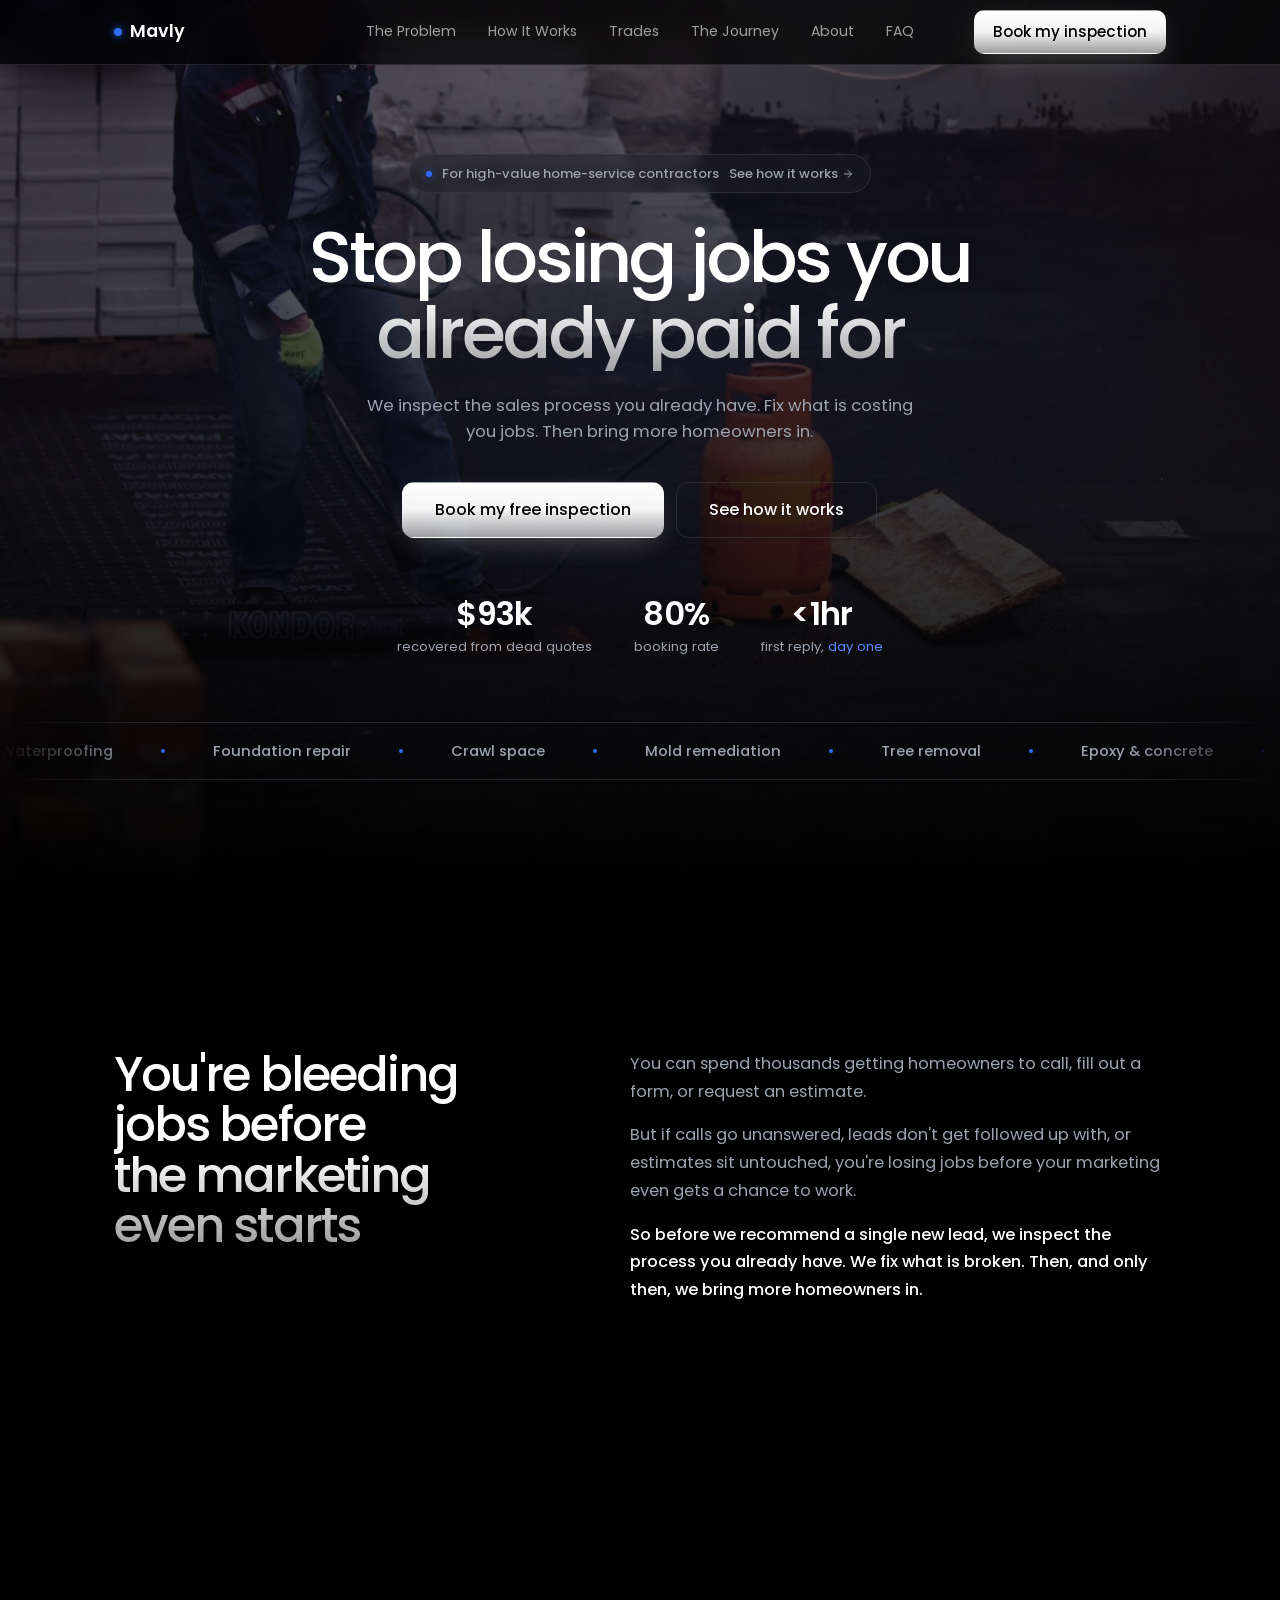
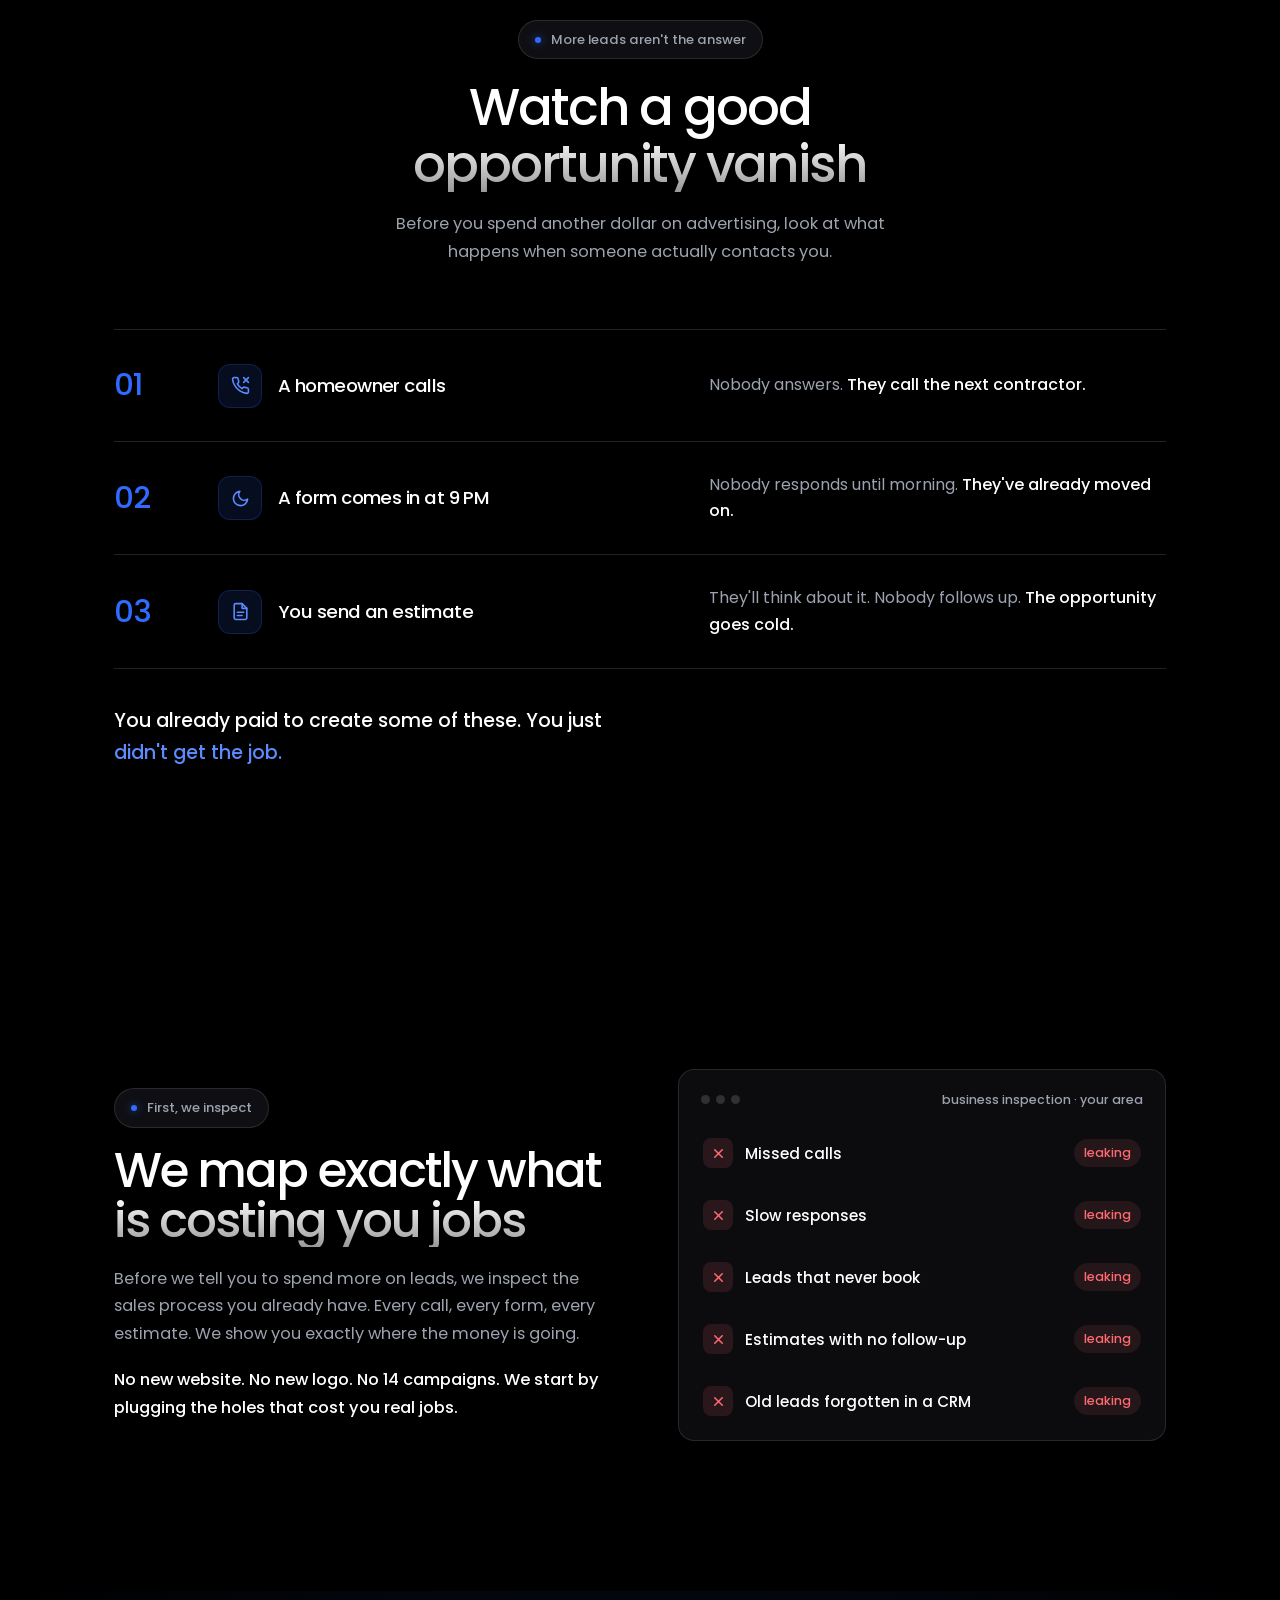
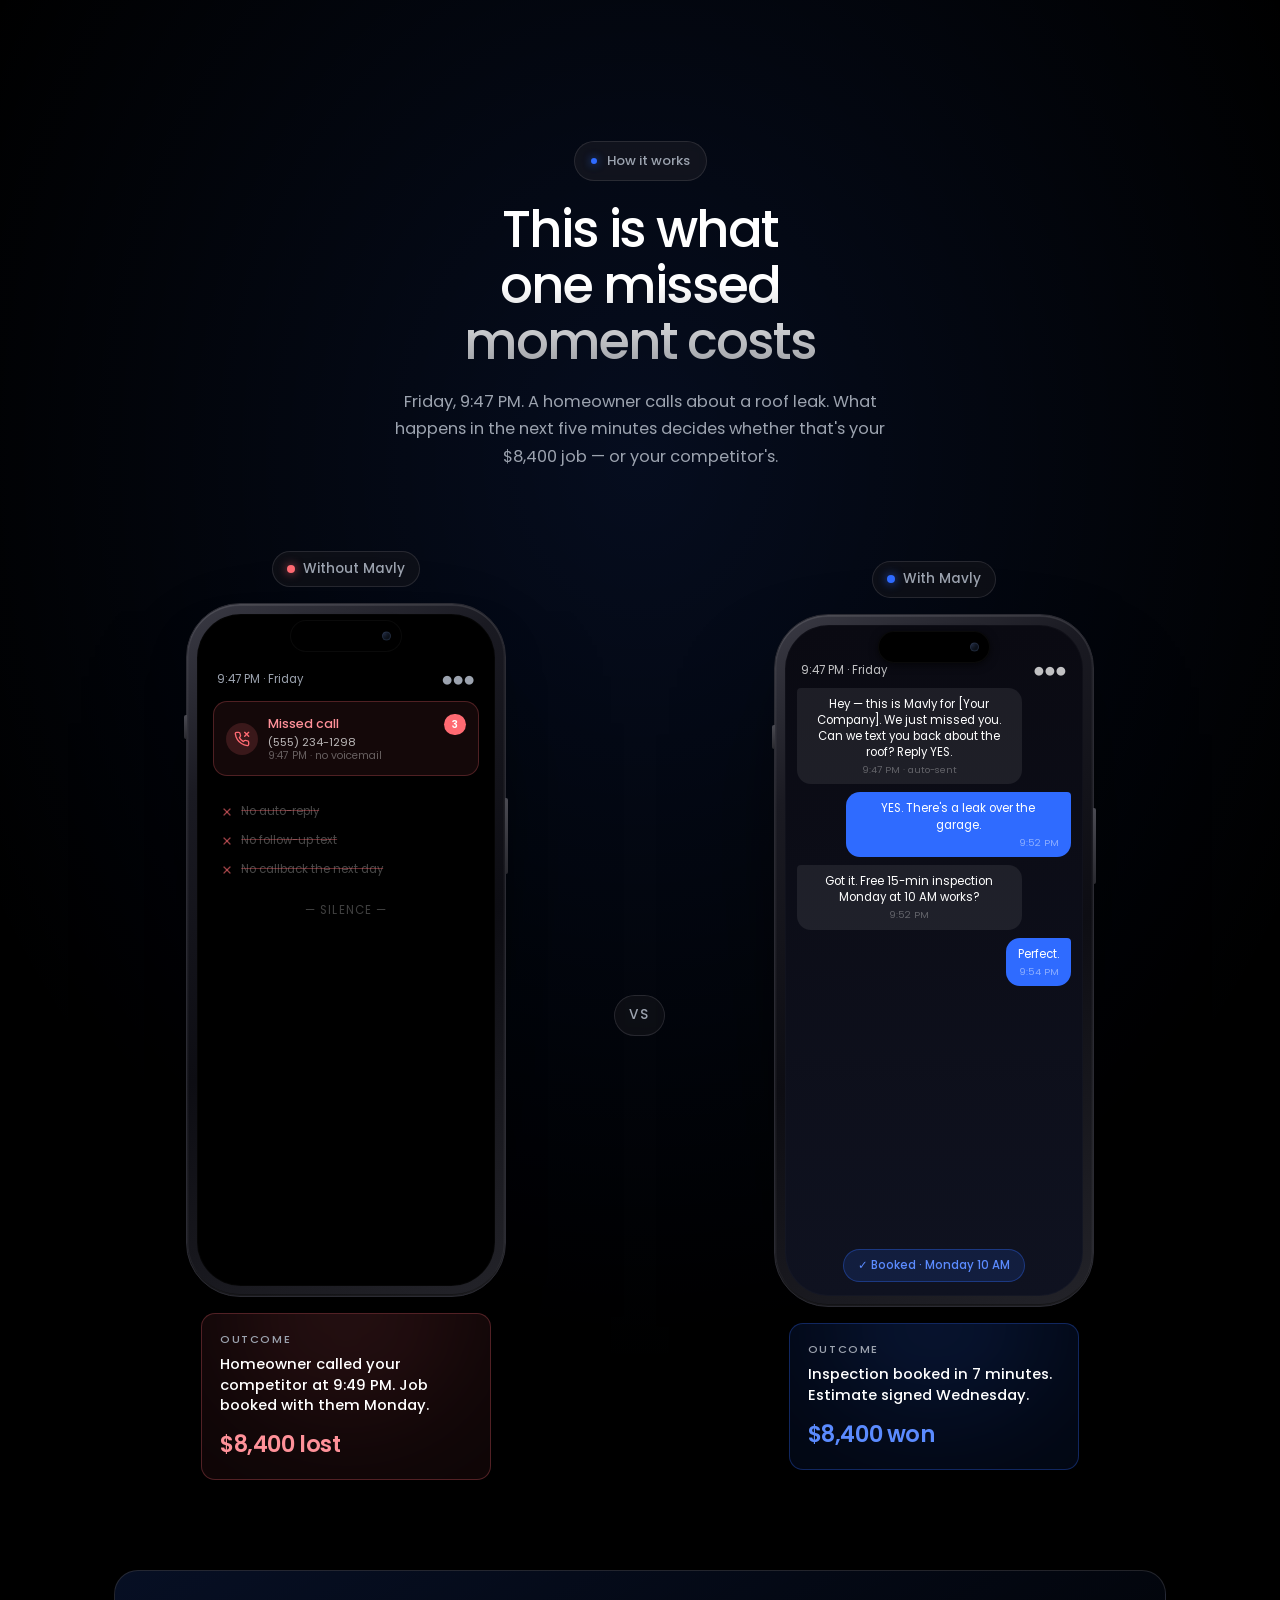
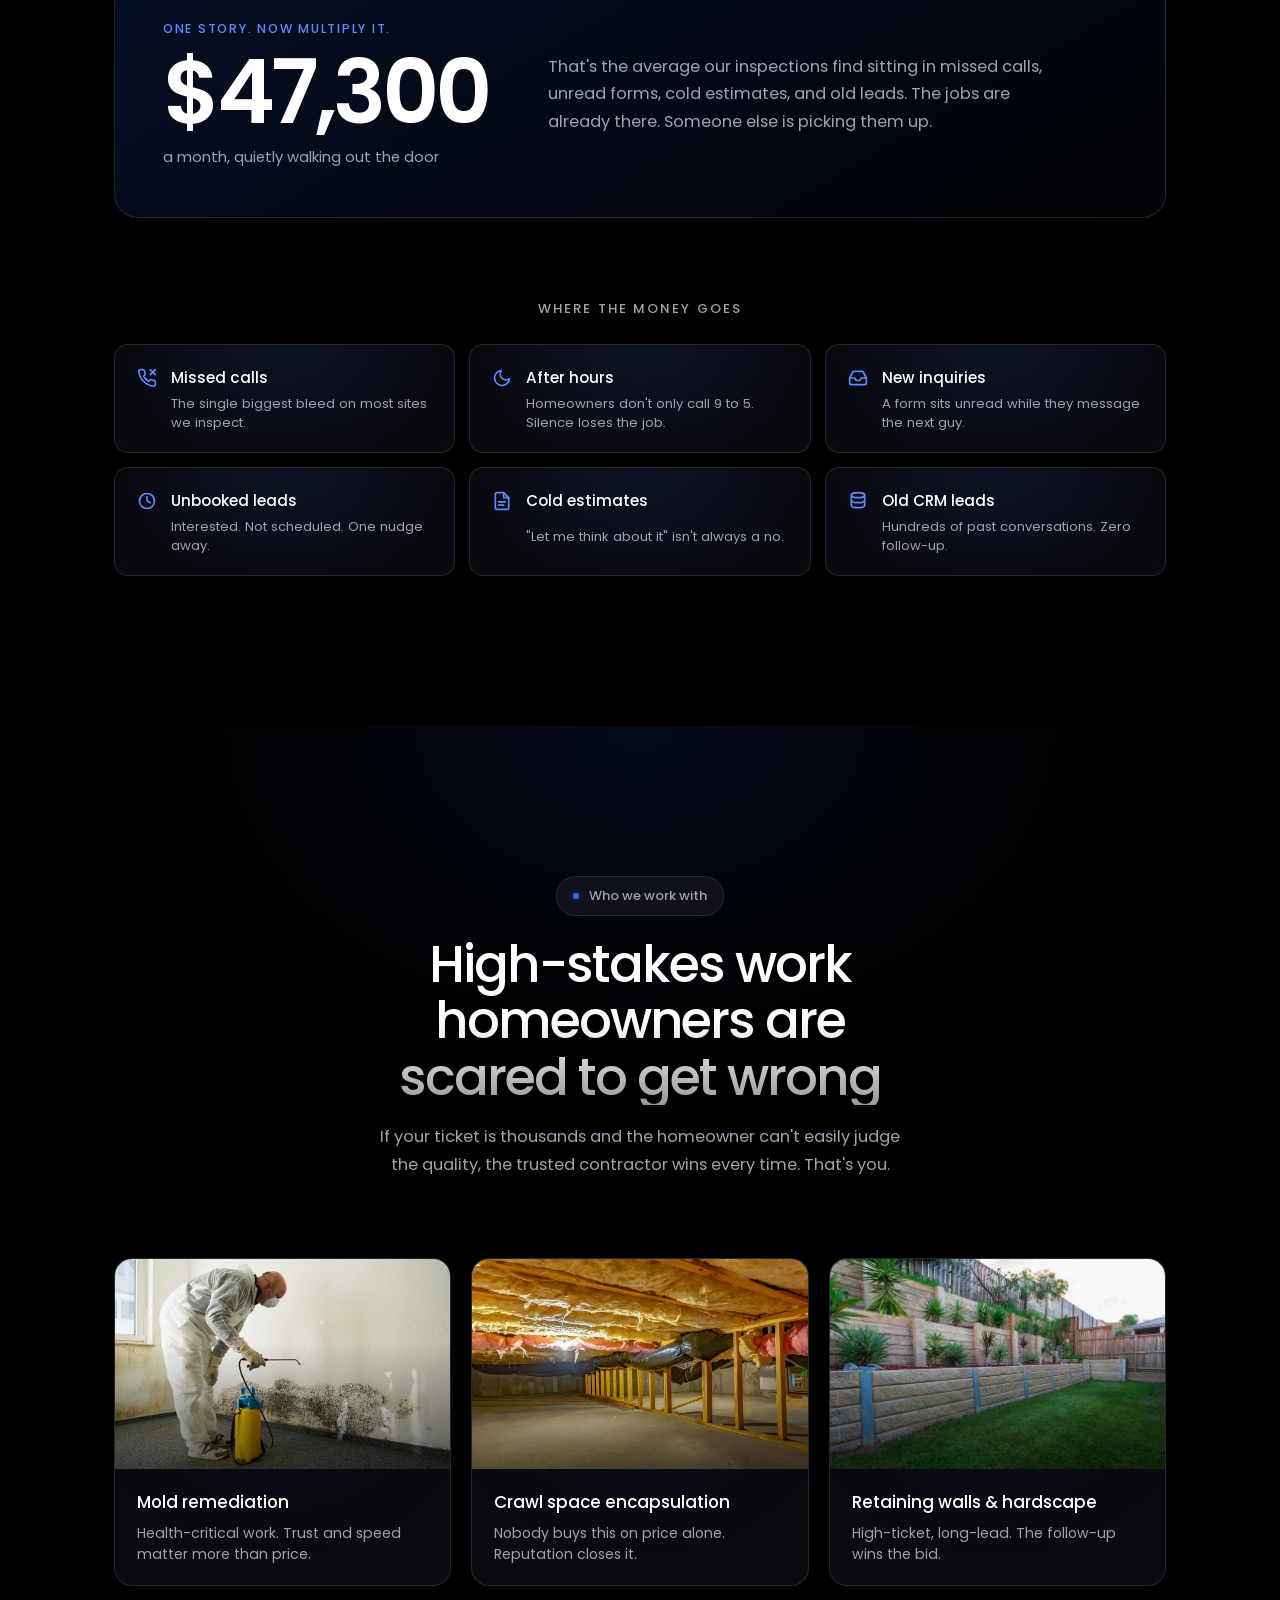
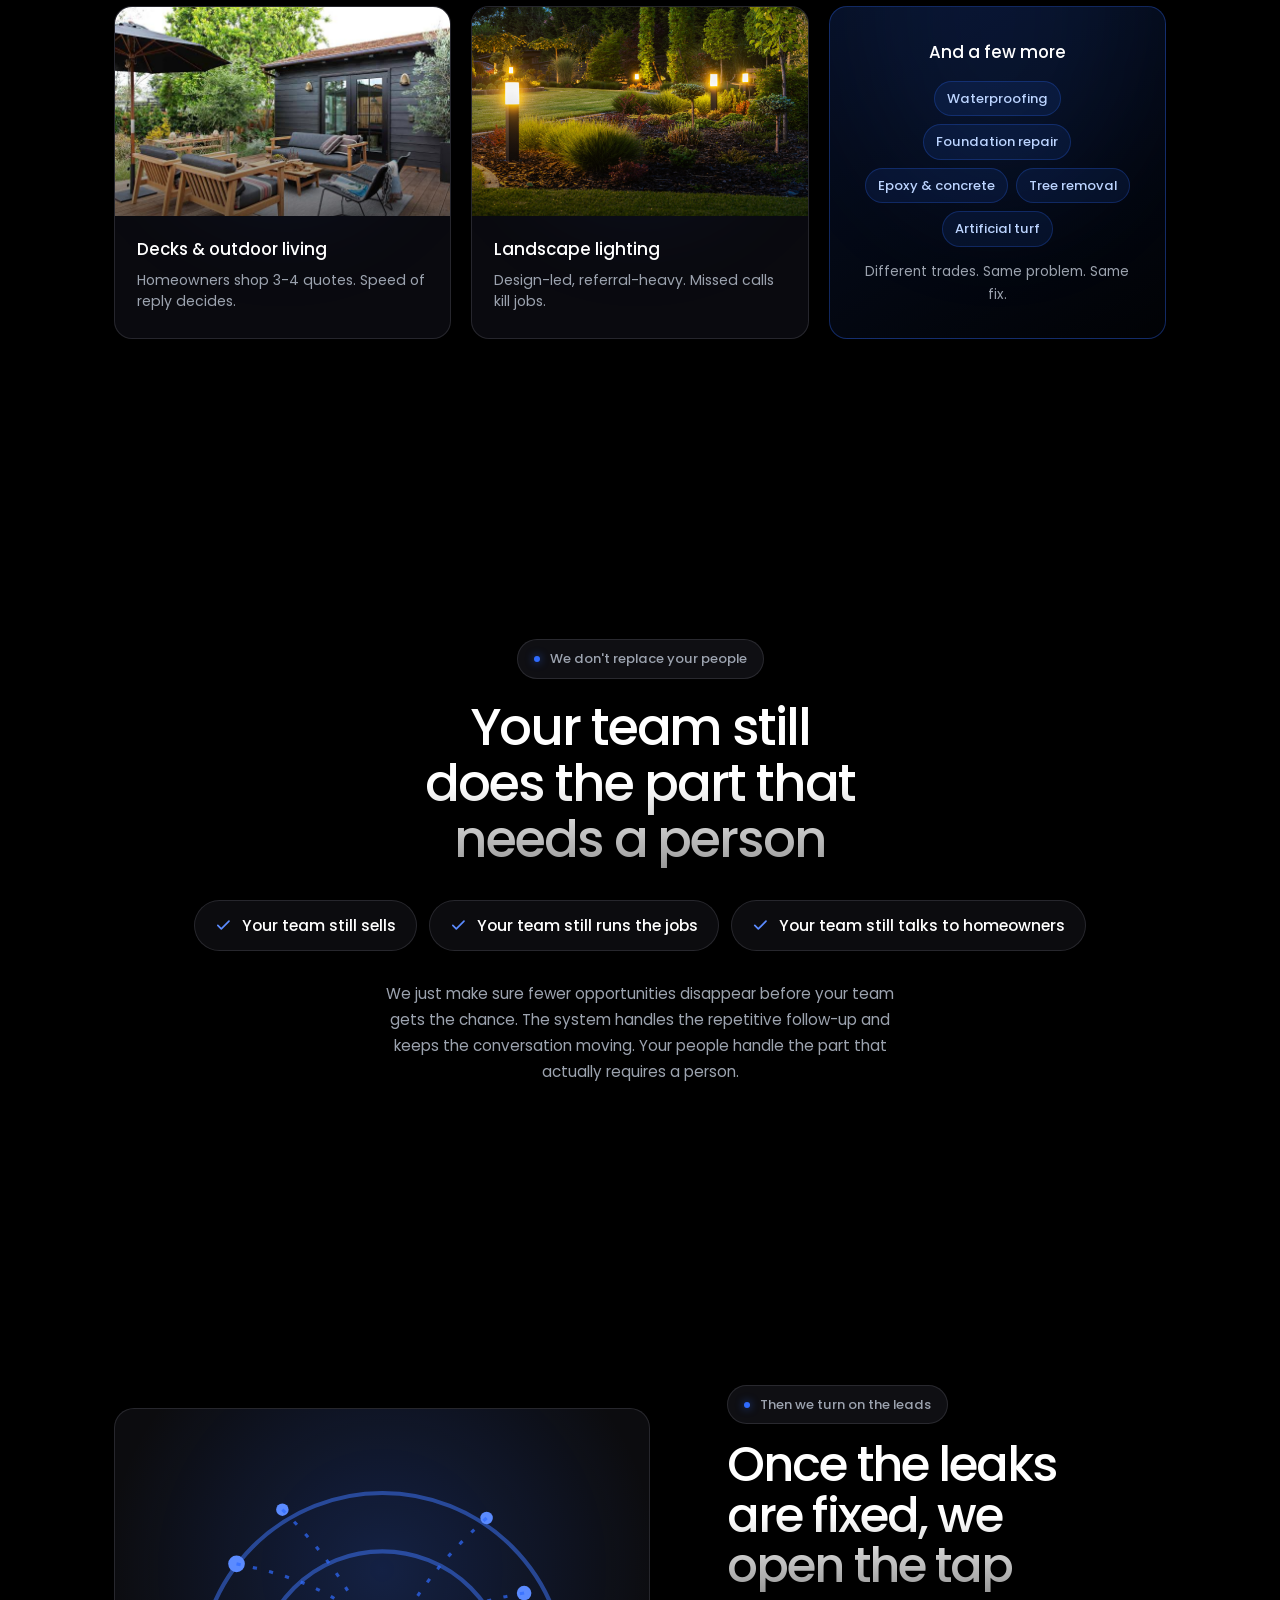
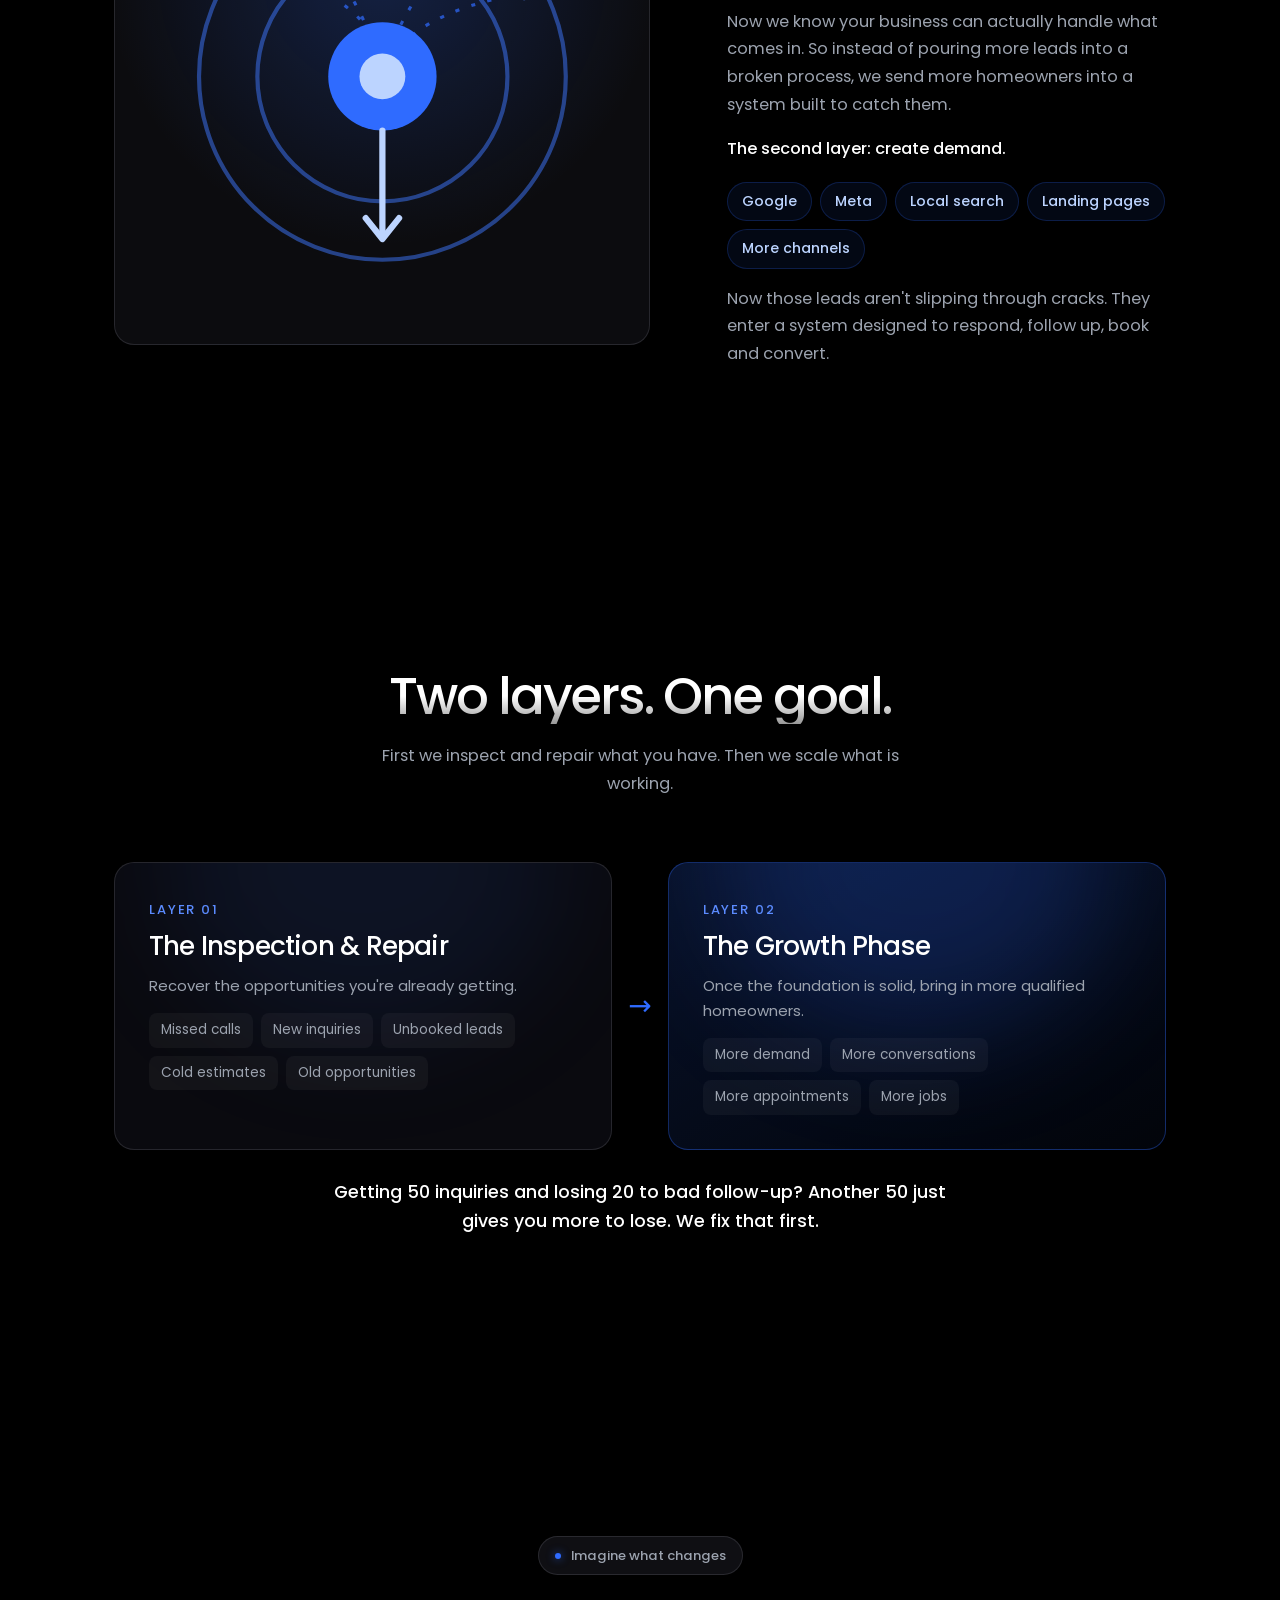
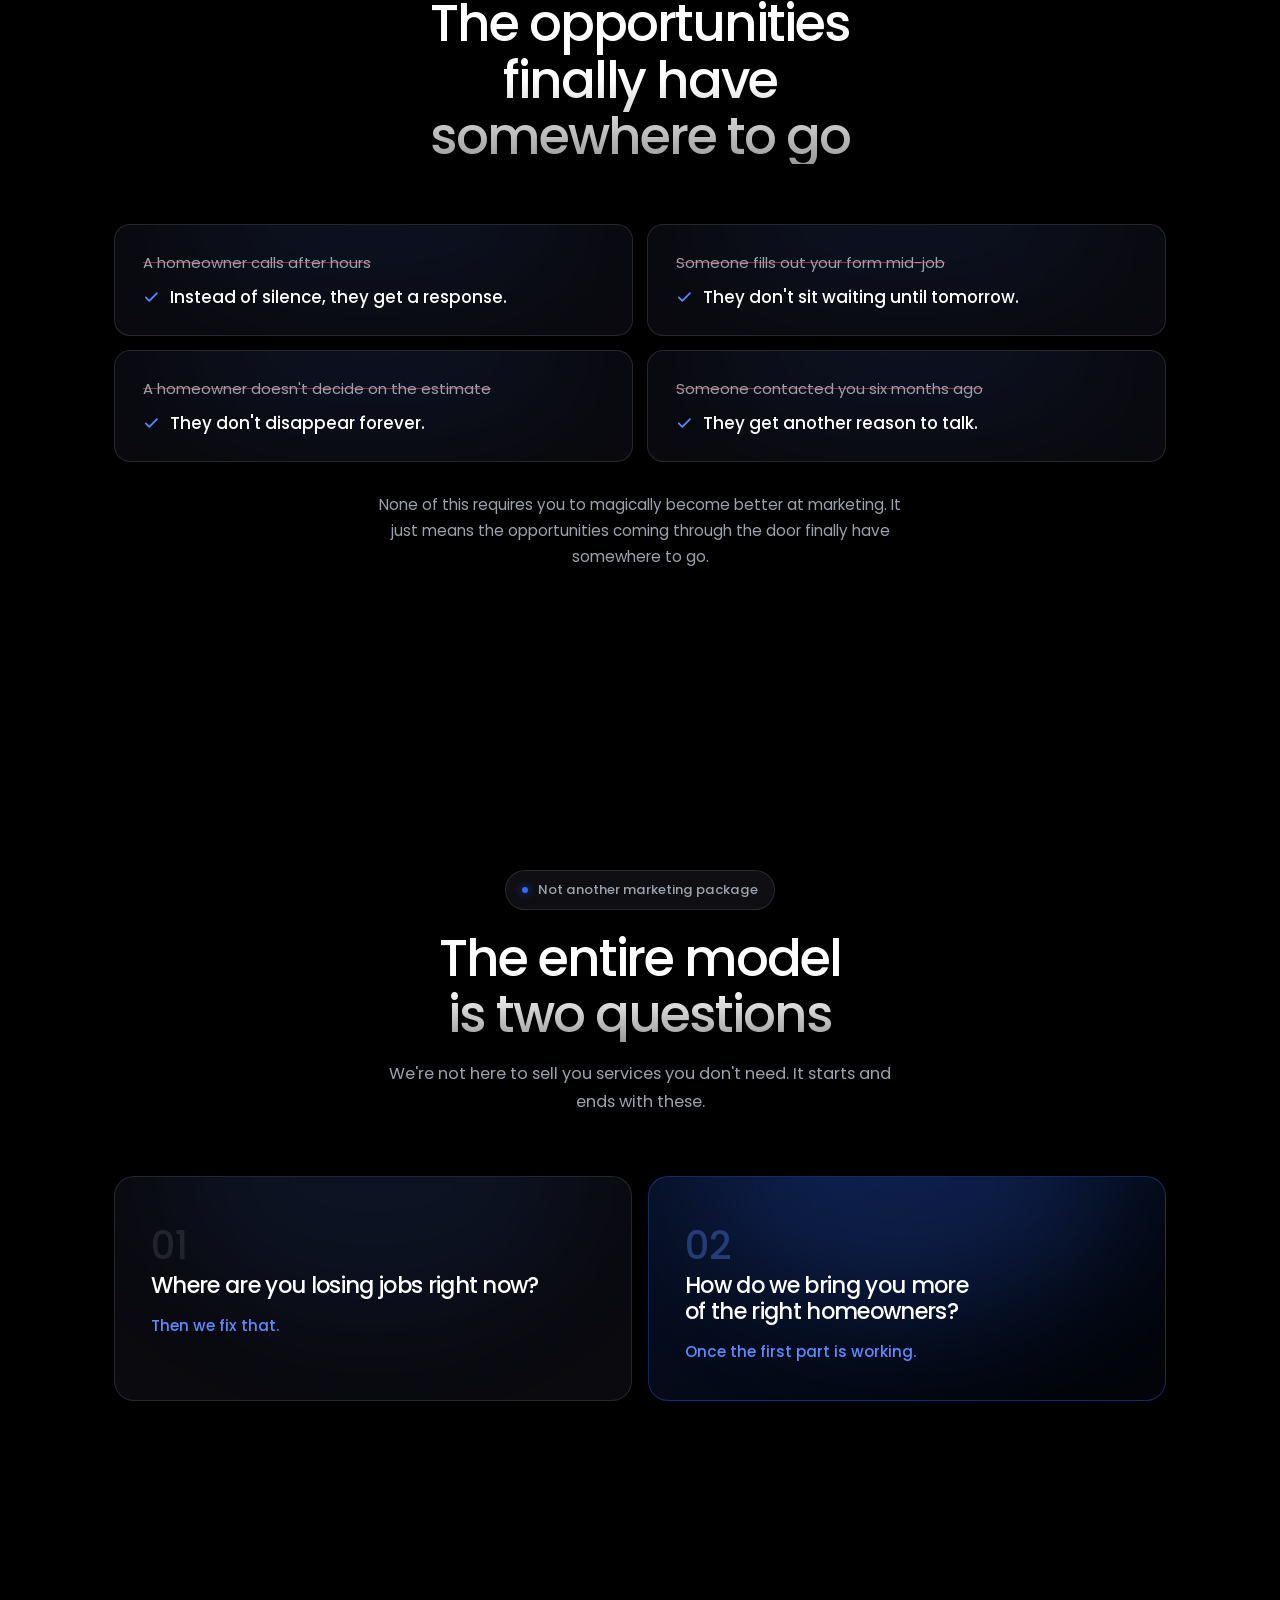
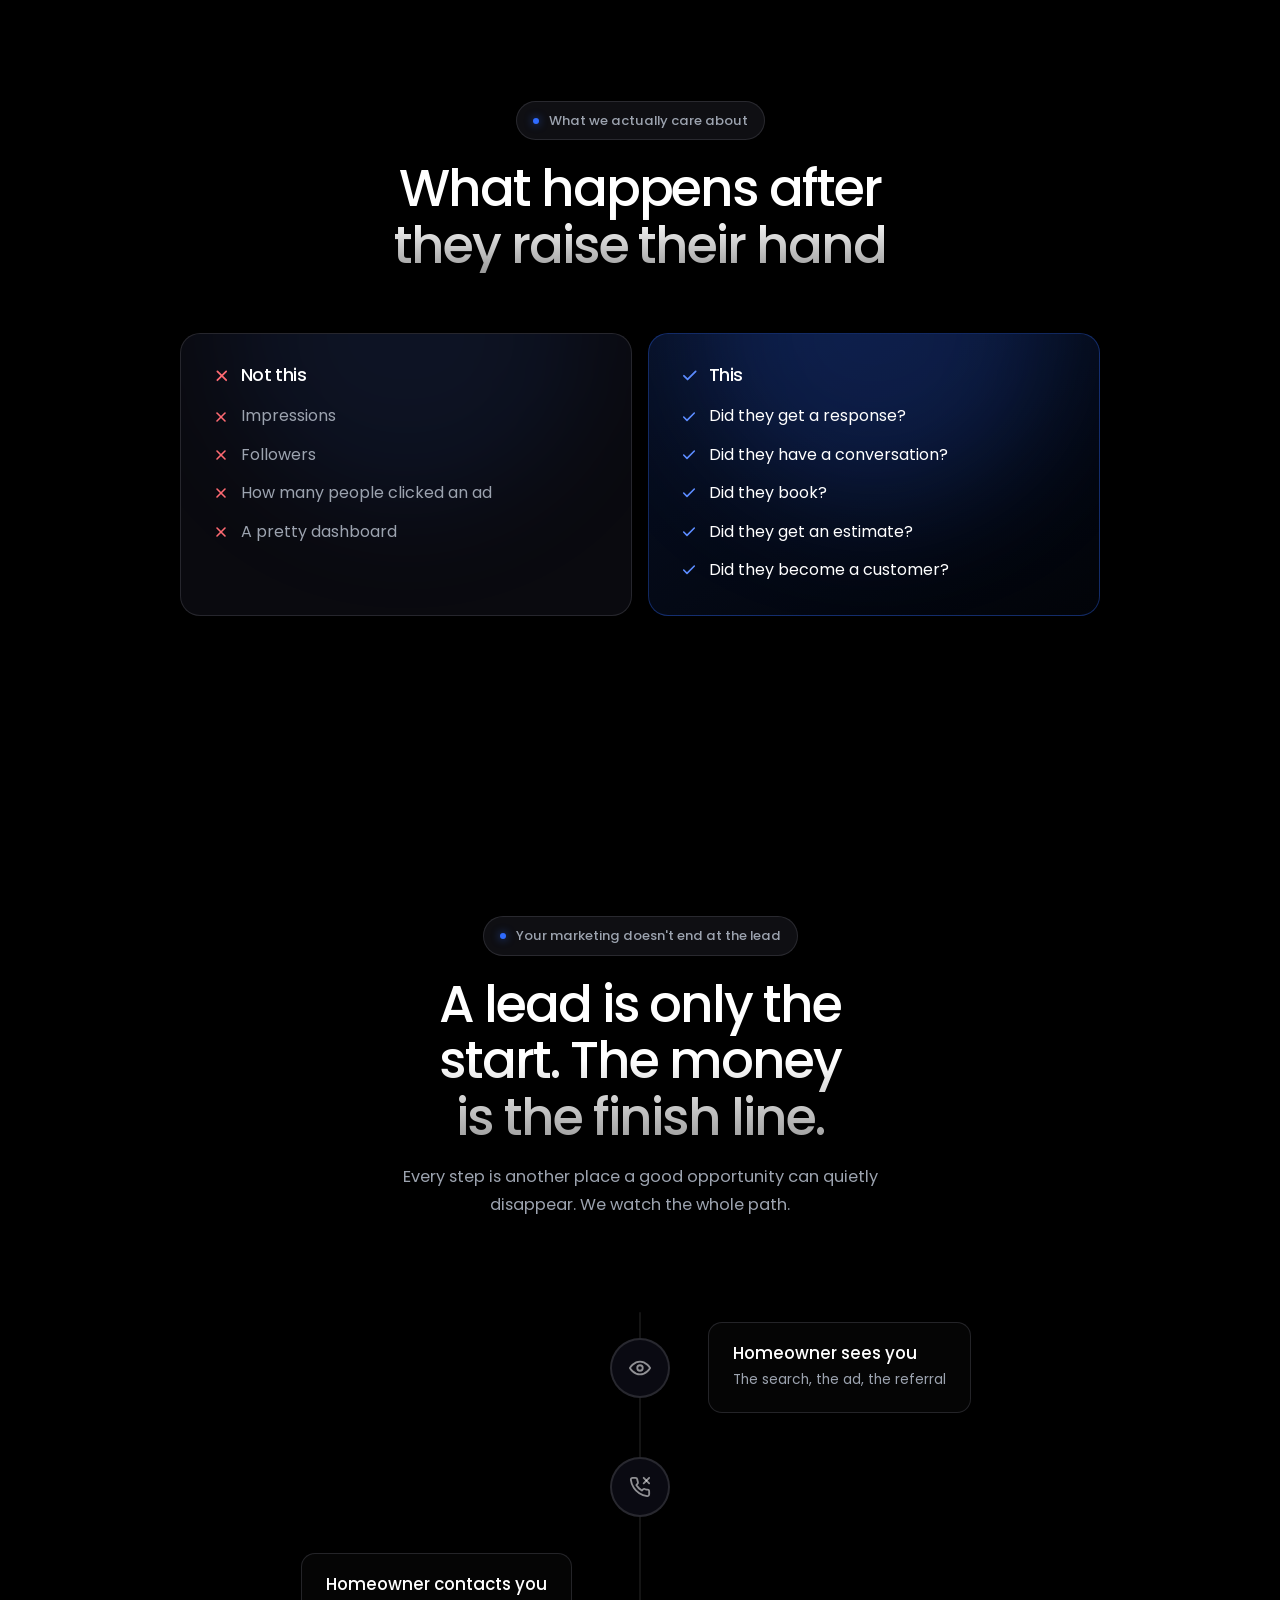
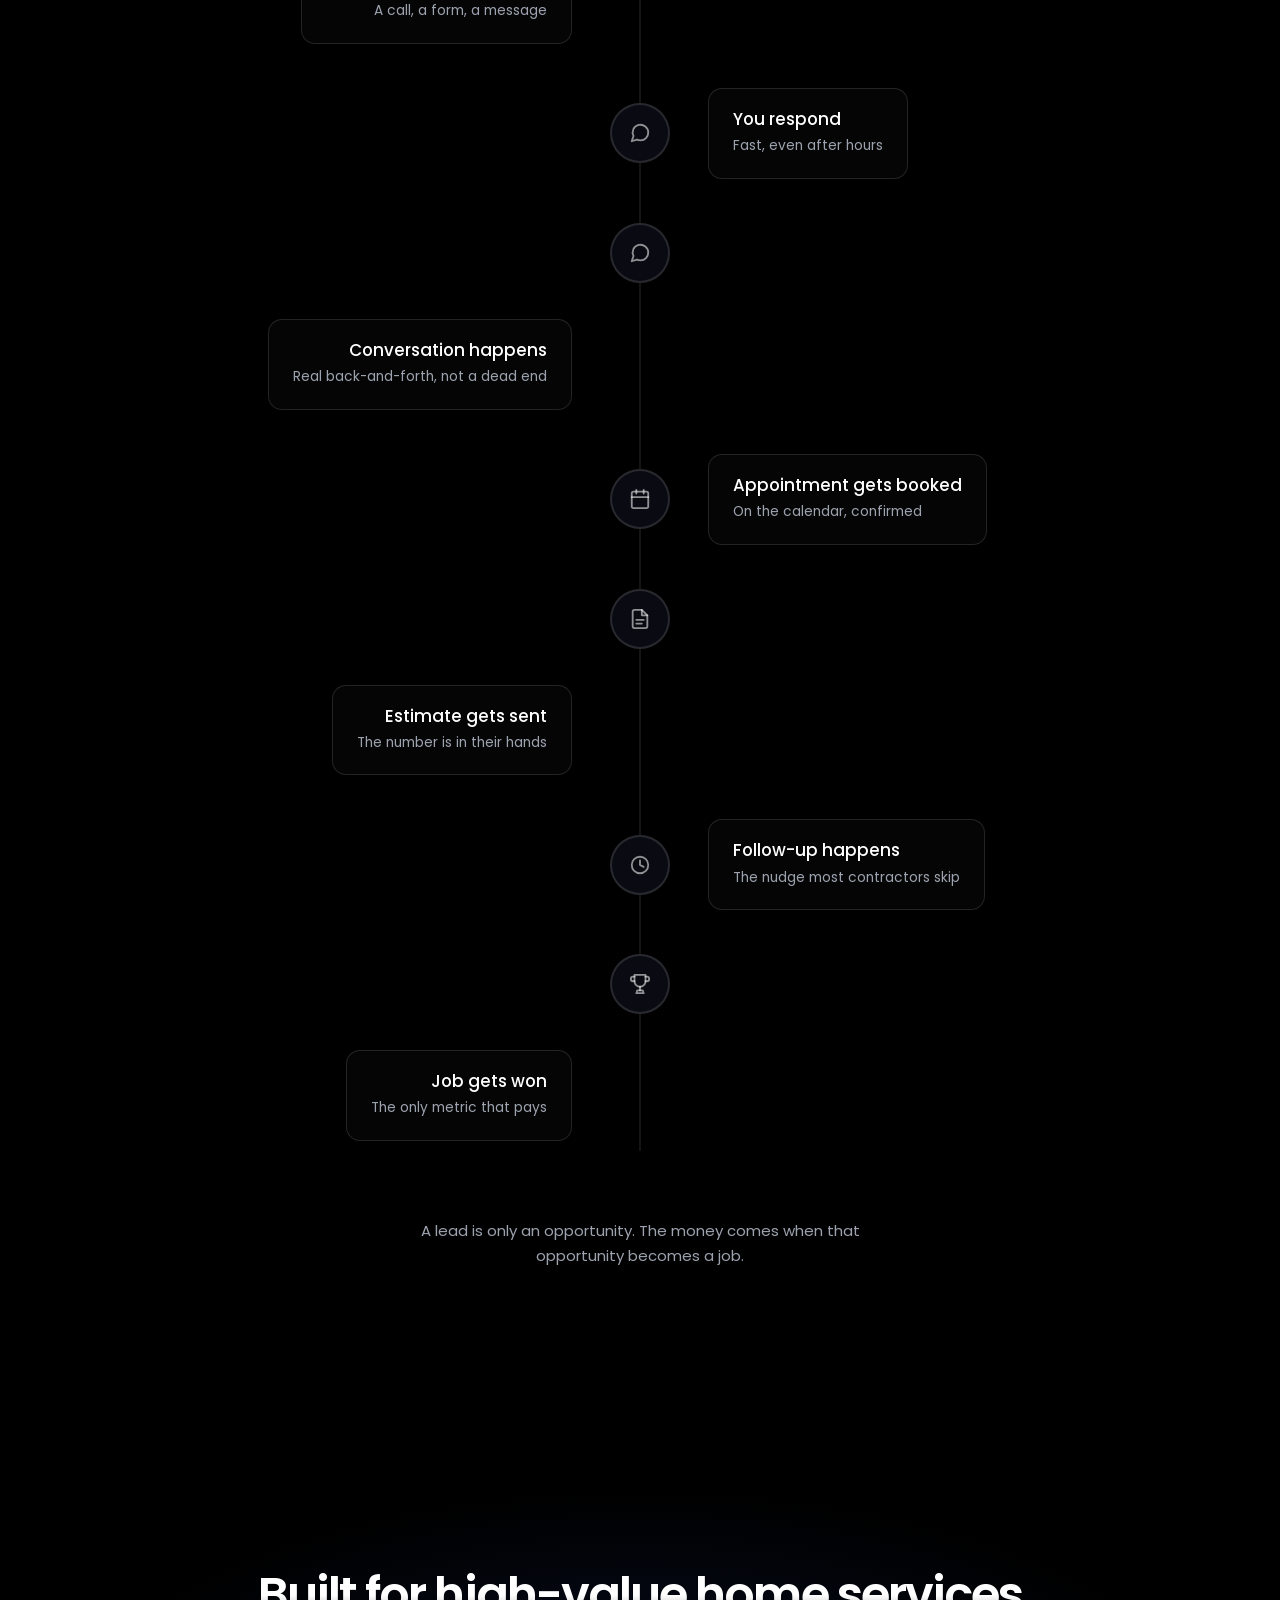
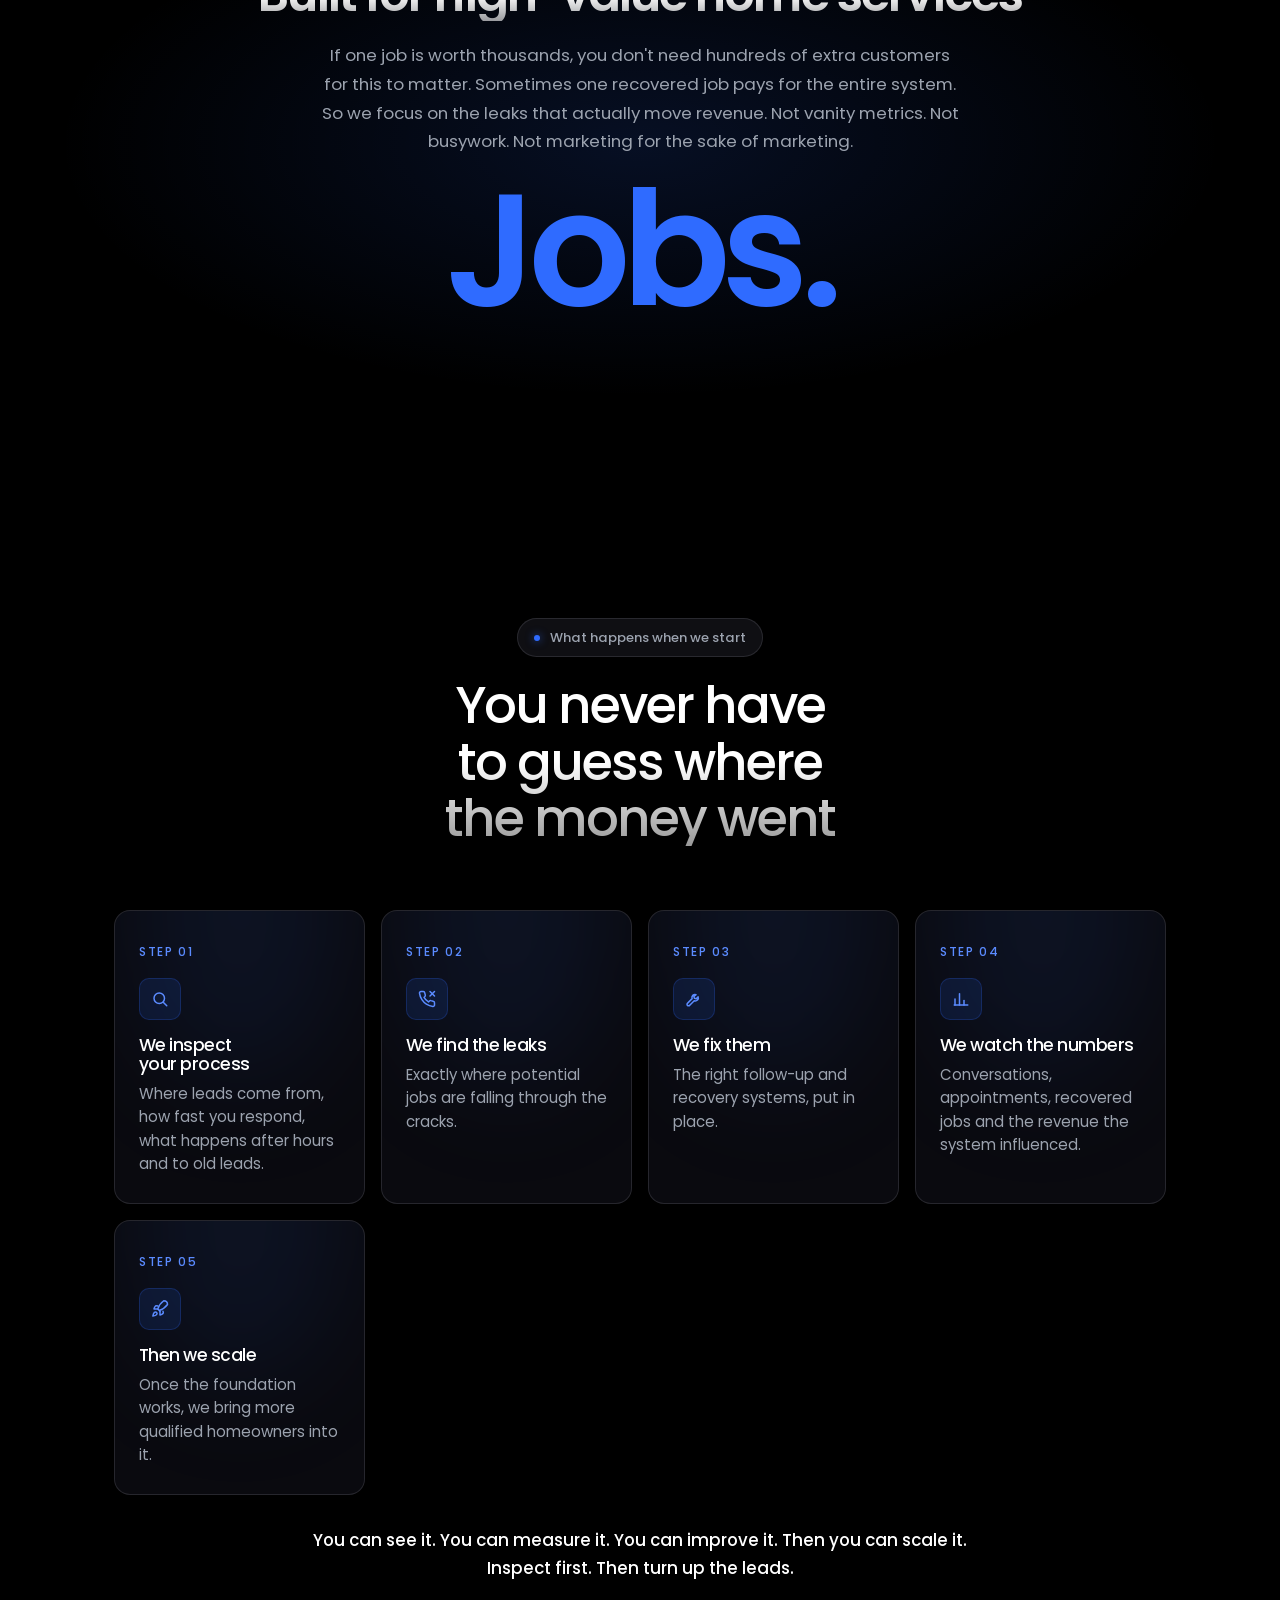
==== commit a9721ac4: "Roadmap alignment fix, nav cleanup, Revenue Impact dashboard card - Fix roadmap: dot uses place-self" ====
--- a/index.html
+++ b/index.html
@@ -256,10 +256,11 @@
   .road-node:nth-child(even) .rn-card{ grid-column:1; text-align:right }
 }
 .rn-dot{ width:60px; height:60px; border-radius:50%; background:#0a0a12; border:2px solid rgba(255,255,255,.12);
-  display:grid; place-items:center; color:rgba(255,255,255,.55); justify-self:center; z-index:2;
-  transition:all .45s var(--ease); }
+  display:grid; place-items:center; color:rgba(255,255,255,.55); z-index:2;
+  transition:all .45s var(--ease); place-self:center }
 .rn-dot .icon{ width:22px; height:22px }
-.rn-card{ padding:20px 24px; border-radius:14px; background:rgba(255,255,255,.02); border:1px solid var(--border); transition:all .4s var(--ease); display:inline-block }
+.rn-card{ padding:20px 24px; border-radius:14px; background:rgba(255,255,255,.02); border:1px solid var(--border); transition:all .4s var(--ease); width:fit-content; max-width:100%; place-self:center start }
+@media(min-width:720px){ .road-node:nth-child(even) .rn-card{ place-self:center end } }
 .rn-card b{ display:block; color:#fff; font-size:1.05rem; font-weight:500; line-height:1.2 }
 .rn-card small{ display:block; color:var(--muted); font-size:.86rem; margin-top:6px }
 .road-node.on .rn-dot{ background:var(--blue); border-color:var(--blue-hi); color:#fff; box-shadow:0 0 30px -2px rgba(47,107,255,.85), 0 0 0 6px rgba(47,107,255,.12); transform:scale(1.08) }
@@ -486,6 +487,44 @@
 .founder-text p{ color:var(--muted); font-size:1.02rem; line-height:1.7; margin-top:18px; max-width:56ch }
 .founder-text .btn{ margin-top:26px }
 
+/* ============ IMPACT (Uiverse-style dashboard card) ============ */
+.impact{ background:radial-gradient(ellipse 60% 60% at 50% 30%, rgba(47,107,255,.14), transparent 65%) }
+.impact-card{ position:relative; max-width:720px; margin:clamp(50px,7vw,80px) auto 0; padding:1.5px; border-radius:22px;
+  background:linear-gradient(135deg, rgba(47,107,255,.55), rgba(91,139,255,.15) 40%, rgba(47,107,255,.35) 100%);
+  box-shadow:0 40px 100px -30px rgba(0,0,0,.8), 0 0 60px rgba(47,107,255,.15); }
+.impact-glow{ position:absolute; inset:-40px; border-radius:44px; background:radial-gradient(ellipse at center, rgba(47,107,255,.35), transparent 60%); filter:blur(40px); z-index:-1; pointer-events:none; opacity:.55 }
+.impact-shell{ background:#05060a; border-radius:20px; padding:clamp(24px,3vw,34px); display:flex; flex-direction:column; gap:22px }
+.ic-head{ display:flex; align-items:center; justify-content:space-between; gap:14px; padding-bottom:20px; border-bottom:1px solid rgba(255,255,255,.06); flex-wrap:wrap }
+.ic-title{ display:flex; align-items:center; gap:12px }
+.ic-title-icon{ width:36px; height:36px; border-radius:10px; display:grid; place-items:center; color:#fff;
+  background:linear-gradient(135deg,#3B82F6,#085CF0); box-shadow:0 8px 22px -6px rgba(47,107,255,.55) }
+.ic-title-icon svg{ width:18px; height:18px }
+.ic-title b{ color:#fff; font-weight:600; font-size:1rem; display:block; line-height:1.15 }
+.ic-title small{ color:var(--muted); font-size:.78rem; display:block; margin-top:2px }
+.ic-live{ display:inline-flex; align-items:center; gap:8px; padding:6px 12px; border-radius:100px;
+  background:rgba(47,107,255,.12); color:var(--blue-hi); font-size:.72rem; font-weight:500; border:1px solid rgba(47,107,255,.25) }
+.ic-live-dot{ width:6px; height:6px; border-radius:50%; background:var(--blue-hi); box-shadow:0 0 8px rgba(91,139,255,.8); animation:pulse-live 1.8s var(--ease) infinite }
+@keyframes pulse-live{ 0%,100%{ opacity:1 } 50%{ opacity:.35 } }
+
+.ic-stats{ display:grid; grid-template-columns:1fr; gap:12px }
+@media(min-width:600px){ .ic-stats{ grid-template-columns:repeat(3,1fr) } }
+.ic-stat{ background:rgba(255,255,255,.02); border:1px solid rgba(255,255,255,.05); border-radius:12px; padding:14px 16px }
+.ic-lbl{ display:block; color:var(--muted); font-size:.75rem; font-weight:500 }
+.ic-num{ display:block; color:#fff; font-weight:600; font-size:1.5rem; letter-spacing:-.02em; line-height:1.1; margin-top:6px }
+.ic-delta{ display:inline-block; margin-top:6px; font-size:.72rem; font-weight:500; color:var(--blue-hi) }
+.ic-delta.up::before{ content:"↑ "; font-weight:700 }
+
+.ic-chart{ background:rgba(255,255,255,.02); border:1px solid rgba(255,255,255,.05); border-radius:12px; padding:16px; position:relative }
+.bars{ display:flex; align-items:flex-end; justify-content:space-between; gap:10px; height:108px }
+.bar{ position:relative; flex:1; height:var(--h); background:rgba(47,107,255,.16); border-radius:4px 4px 0 0; overflow:hidden; display:flex; align-items:flex-end; transition:filter .3s var(--ease) }
+.bar i{ display:block; width:100%; height:var(--f); background:linear-gradient(180deg,var(--blue-hi),var(--blue)); border-radius:4px 4px 0 0; box-shadow:0 -4px 12px rgba(47,107,255,.5) }
+.bar em{ position:absolute; bottom:-22px; left:50%; transform:translateX(-50%); color:var(--muted); font-style:normal; font-size:.68rem; font-weight:500 }
+.ic-chart{ padding-bottom:34px }
+.chart-y{ position:absolute; top:12px; right:14px; color:var(--muted); font-size:.72rem; font-weight:500 }
+
+.ic-foot{ display:flex; align-items:center; justify-content:space-between; gap:14px; padding-top:6px; border-top:1px solid rgba(255,255,255,.06); padding-top:20px; flex-wrap:wrap }
+.ic-note{ color:var(--muted); font-size:.78rem }
+
 /* ============ PREMIUM CARDS (site-wide) — subtle blur glow behind ============ */
 .step, .q, .layer, .care-col, .im, .trade, .faq details, .phone-outcome, .mult-side{
   position:relative; overflow:hidden;
@@ -550,7 +589,6 @@
       <a href="#faq">FAQ</a>
     </nav>
     <div class="nav-cta">
-      <a href="#book" class="btn btn-ghost" style="padding:8px 16px">Sign in</a>
       <a href="#book" class="btn btn-primary" style="padding:8px 18px">Book my inspection</a>
     </div>
     <button class="nav-burger" id="burger" aria-label="Open menu">☰</button>
@@ -1011,6 +1049,70 @@
         <p>I'm David. I built Mavly because I watched too many great contractors lose jobs to slicker competitors who did one thing better — followed up faster. So I stopped selling "leads" and started fixing what really costs you money: the calls that go silent, the estimates that go cold, the old CRM leads nobody touched.</p>
         <p>When you book a call, it's me on the other end. I'll pull up your area live and show you exactly what's slipping through. If there's nothing to fix, I'll tell you. If there is, we'll talk about what it takes.</p>
         <a href="#book" class="btn btn-primary">Book a call with me</a>
+      </div>
+    </div>
+  </section>
+
+  <!-- REVENUE IMPACT (Uiverse dashboard card) -->
+  <section class="section impact" id="impact">
+    <div class="wrap">
+      <div class="sec-head reveal">
+        <span class="pill"><span class="dot"></span>What the math looks like</span>
+        <h2 class="gradient-heading">Here's what next month could look like</h2>
+        <p>Based on the leaks we typically find on a first inspection. Real numbers only, no vanity metrics.</p>
+      </div>
+
+      <div class="impact-card reveal">
+        <div class="impact-glow"></div>
+        <div class="impact-shell">
+          <div class="ic-head">
+            <div class="ic-title">
+              <span class="ic-title-icon">
+                <svg viewBox="0 0 24 24" fill="none" stroke="currentColor" stroke-width="2" stroke-linecap="round" stroke-linejoin="round"><path d="M13 7h8m0 0v8m0-8l-8 8-4-4-6 6"/></svg>
+              </span>
+              <div>
+                <b>Revenue Impact</b>
+                <small>Projected 6-month lift</small>
+              </div>
+            </div>
+            <span class="ic-live"><span class="ic-live-dot"></span>Live estimate</span>
+          </div>
+
+          <div class="ic-stats">
+            <div class="ic-stat">
+              <span class="ic-lbl">Jobs recovered / mo</span>
+              <b class="ic-num">+15</b>
+              <span class="ic-delta up">+12.3%</span>
+            </div>
+            <div class="ic-stat">
+              <span class="ic-lbl">Revenue added / mo</span>
+              <b class="ic-num">+$120K</b>
+              <span class="ic-delta up">+18.6%</span>
+            </div>
+            <div class="ic-stat">
+              <span class="ic-lbl">Reply time</span>
+              <b class="ic-num">&lt;1 hr</b>
+              <span class="ic-delta up">24× faster</span>
+            </div>
+          </div>
+
+          <div class="ic-chart" aria-label="6-month revenue projection">
+            <div class="bars">
+              <span class="bar" style="--h:38%"><i style="--f:60%"></i><em>M1</em></span>
+              <span class="bar" style="--h:48%"><i style="--f:65%"></i><em>M2</em></span>
+              <span class="bar" style="--h:58%"><i style="--f:72%"></i><em>M3</em></span>
+              <span class="bar" style="--h:68%"><i style="--f:80%"></i><em>M4</em></span>
+              <span class="bar" style="--h:80%"><i style="--f:85%"></i><em>M5</em></span>
+              <span class="bar" style="--h:94%"><i style="--f:92%"></i><em>M6</em></span>
+            </div>
+            <span class="chart-y">$0 → $720K</span>
+          </div>
+
+          <div class="ic-foot">
+            <span class="ic-note">Based on inspections of contractors in your ticket range</span>
+            <a href="#book" class="btn btn-primary" style="padding:9px 18px;font-size:.88rem">Get my numbers →</a>
+          </div>
+        </div>
       </div>
     </div>
   </section>
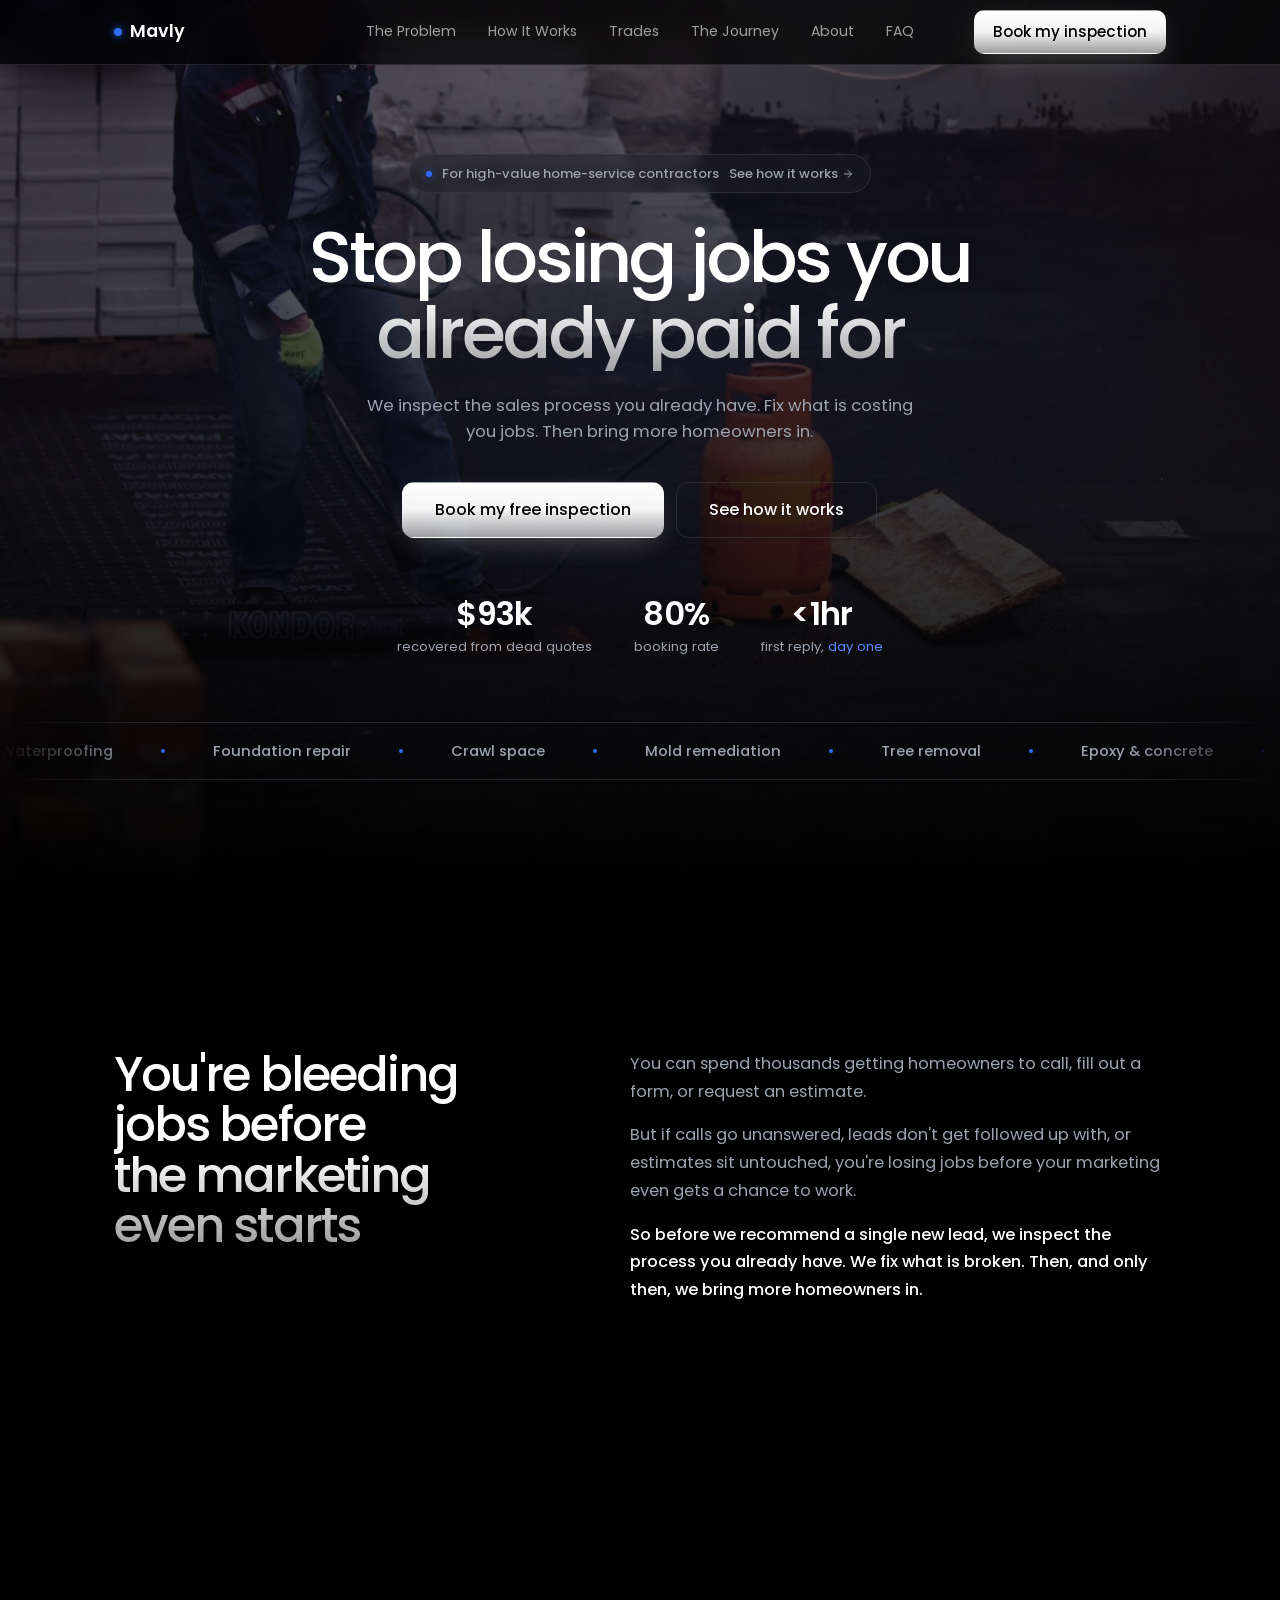
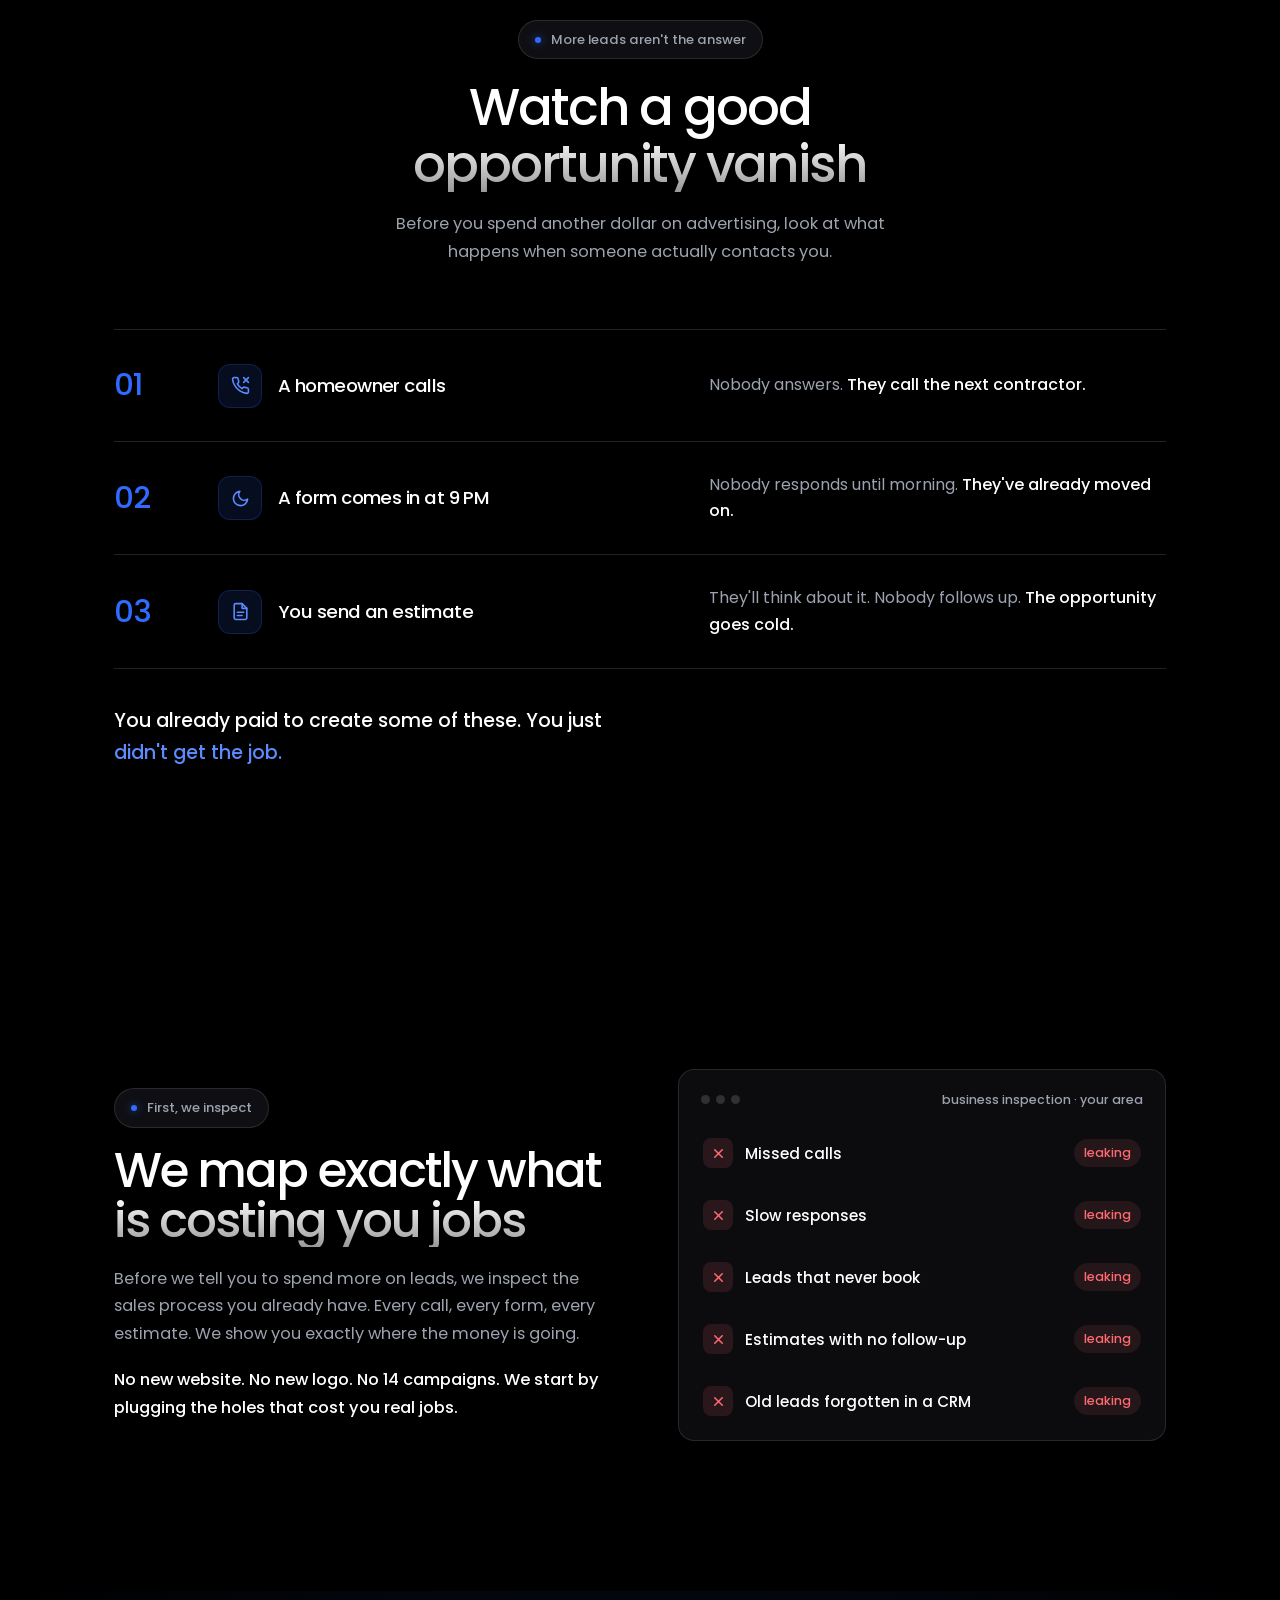
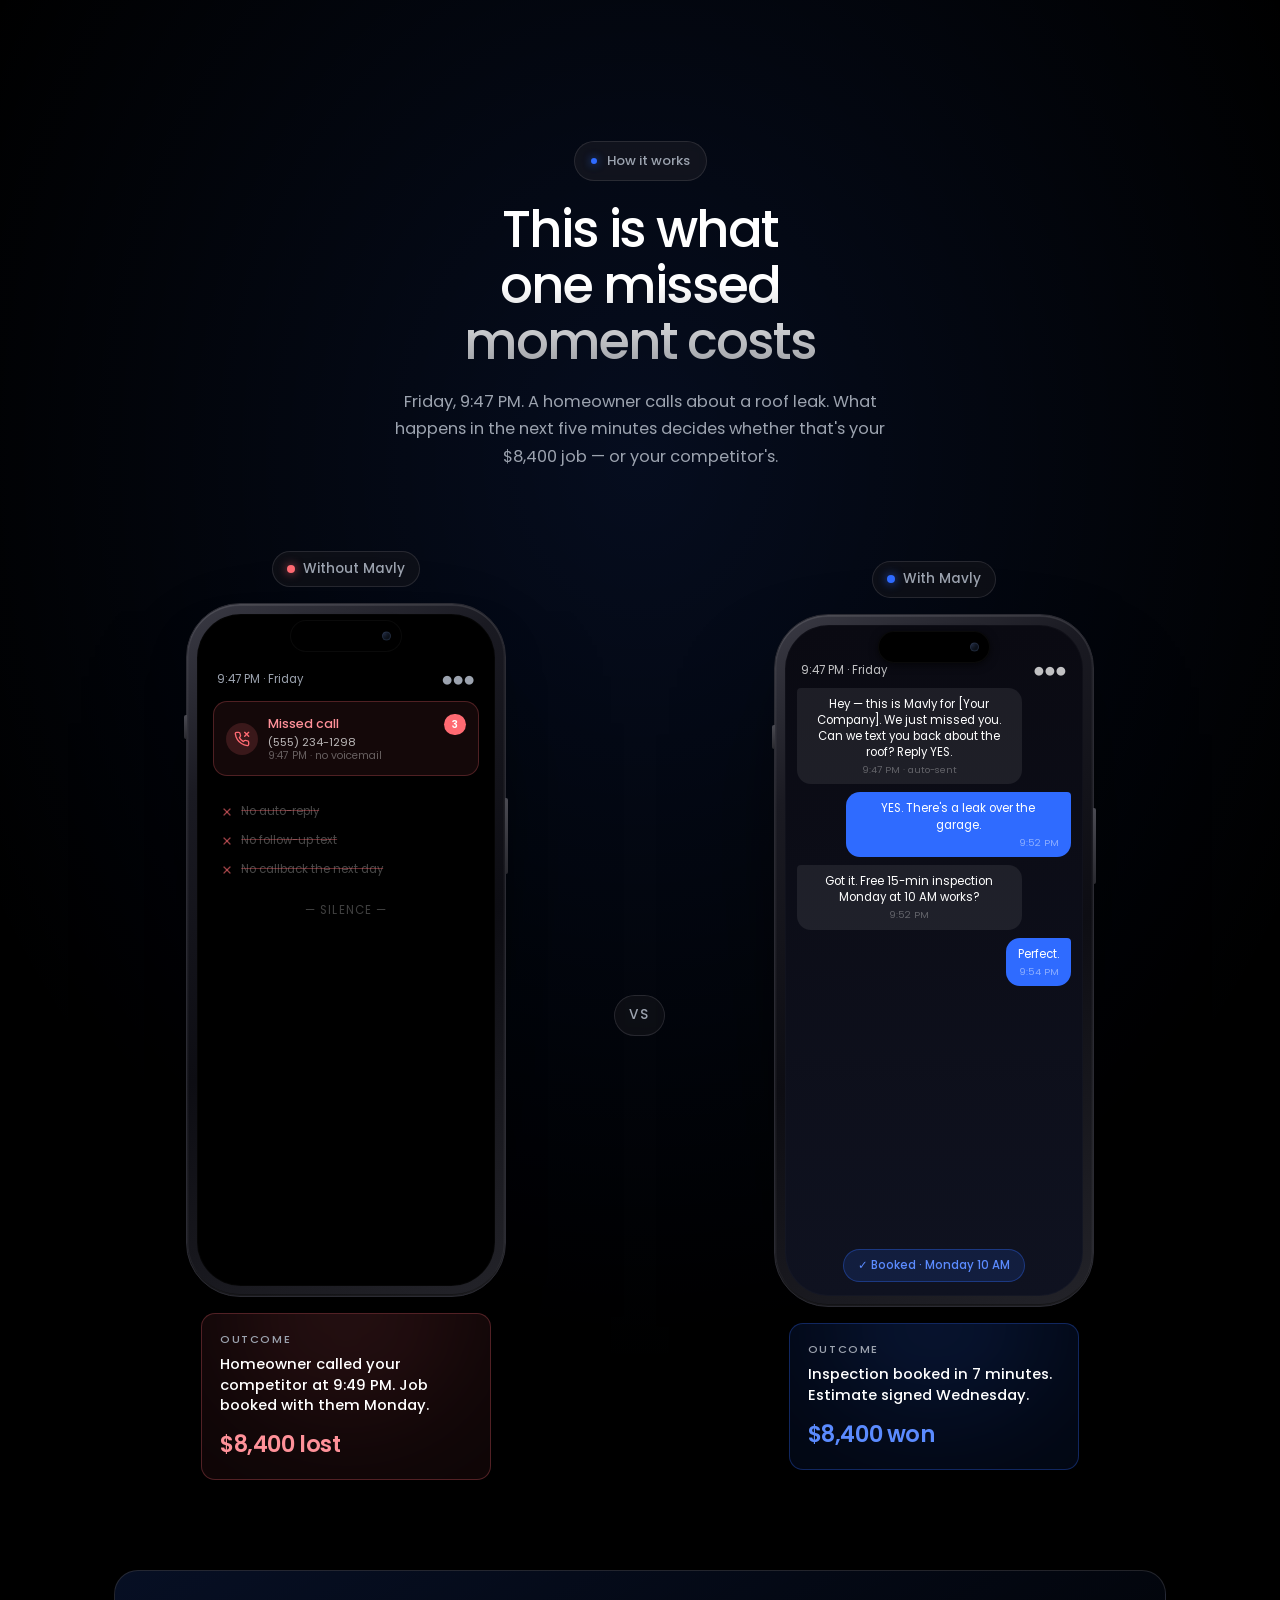
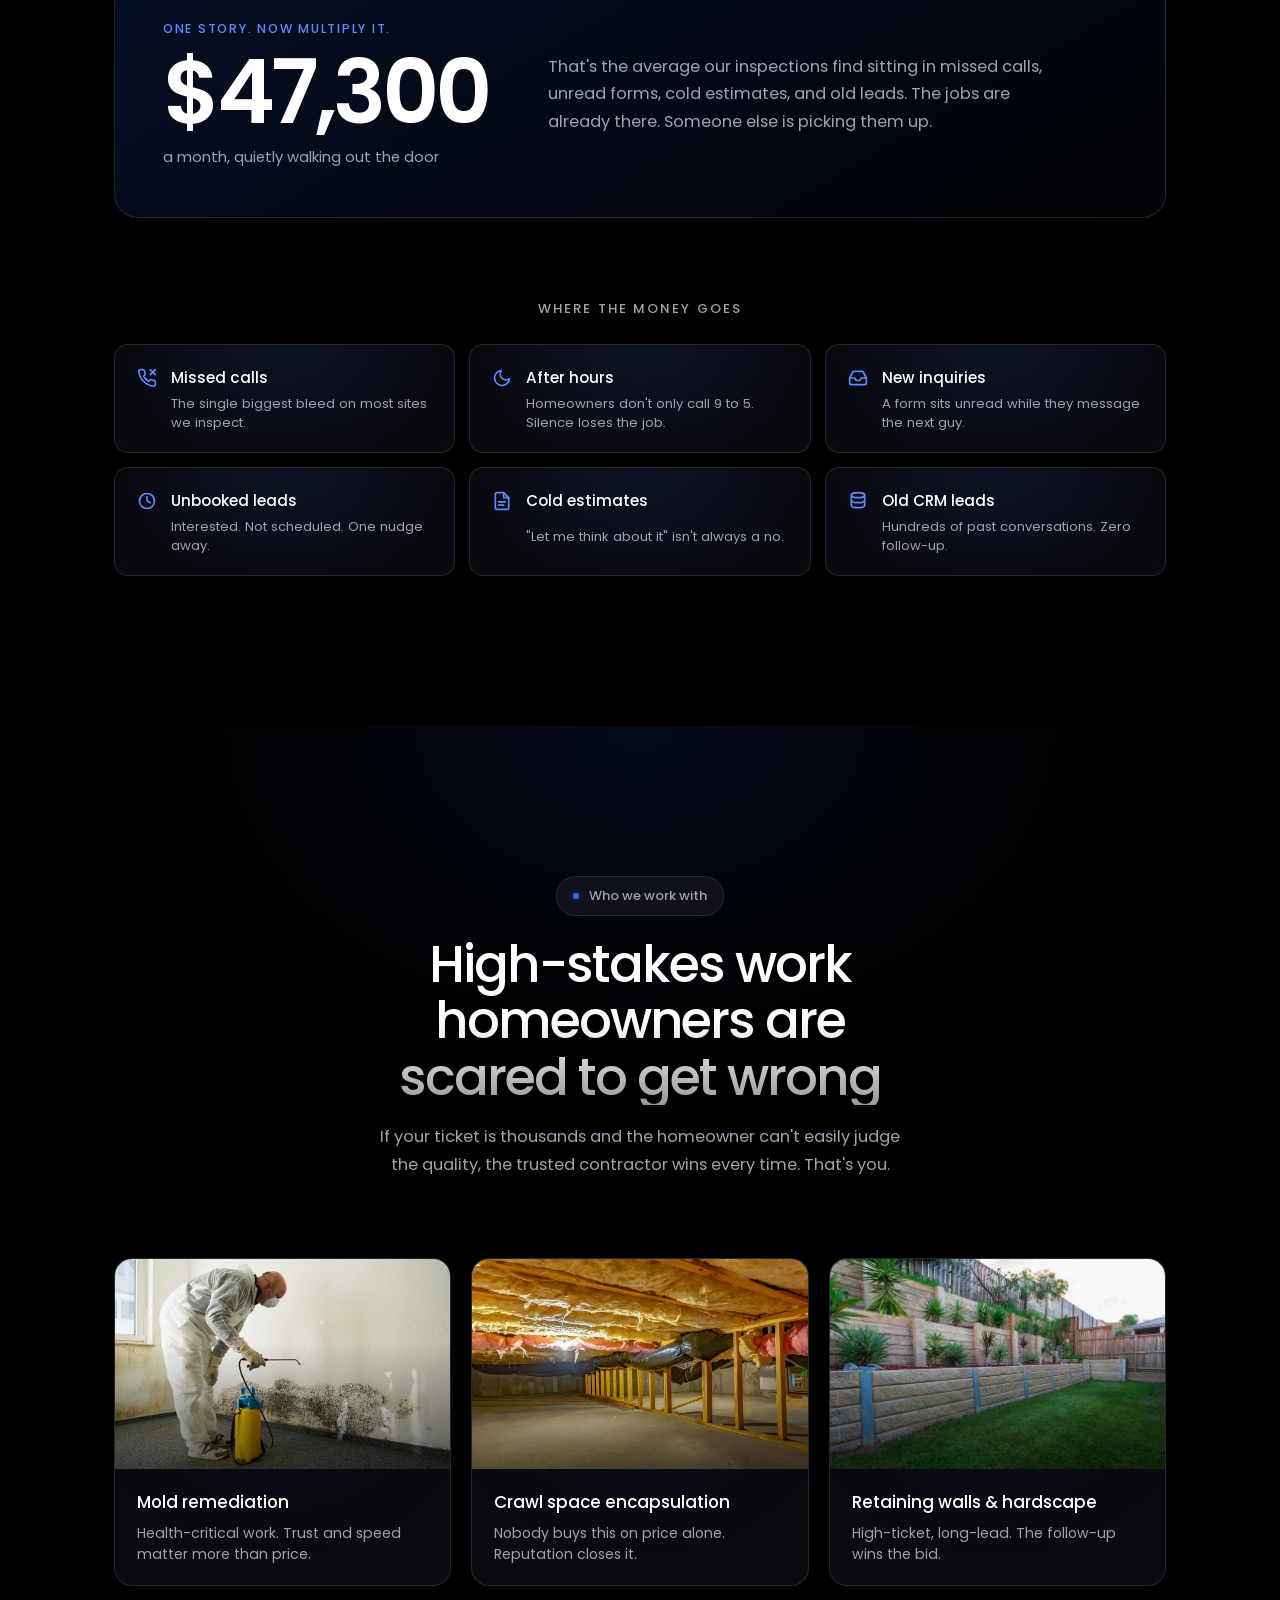
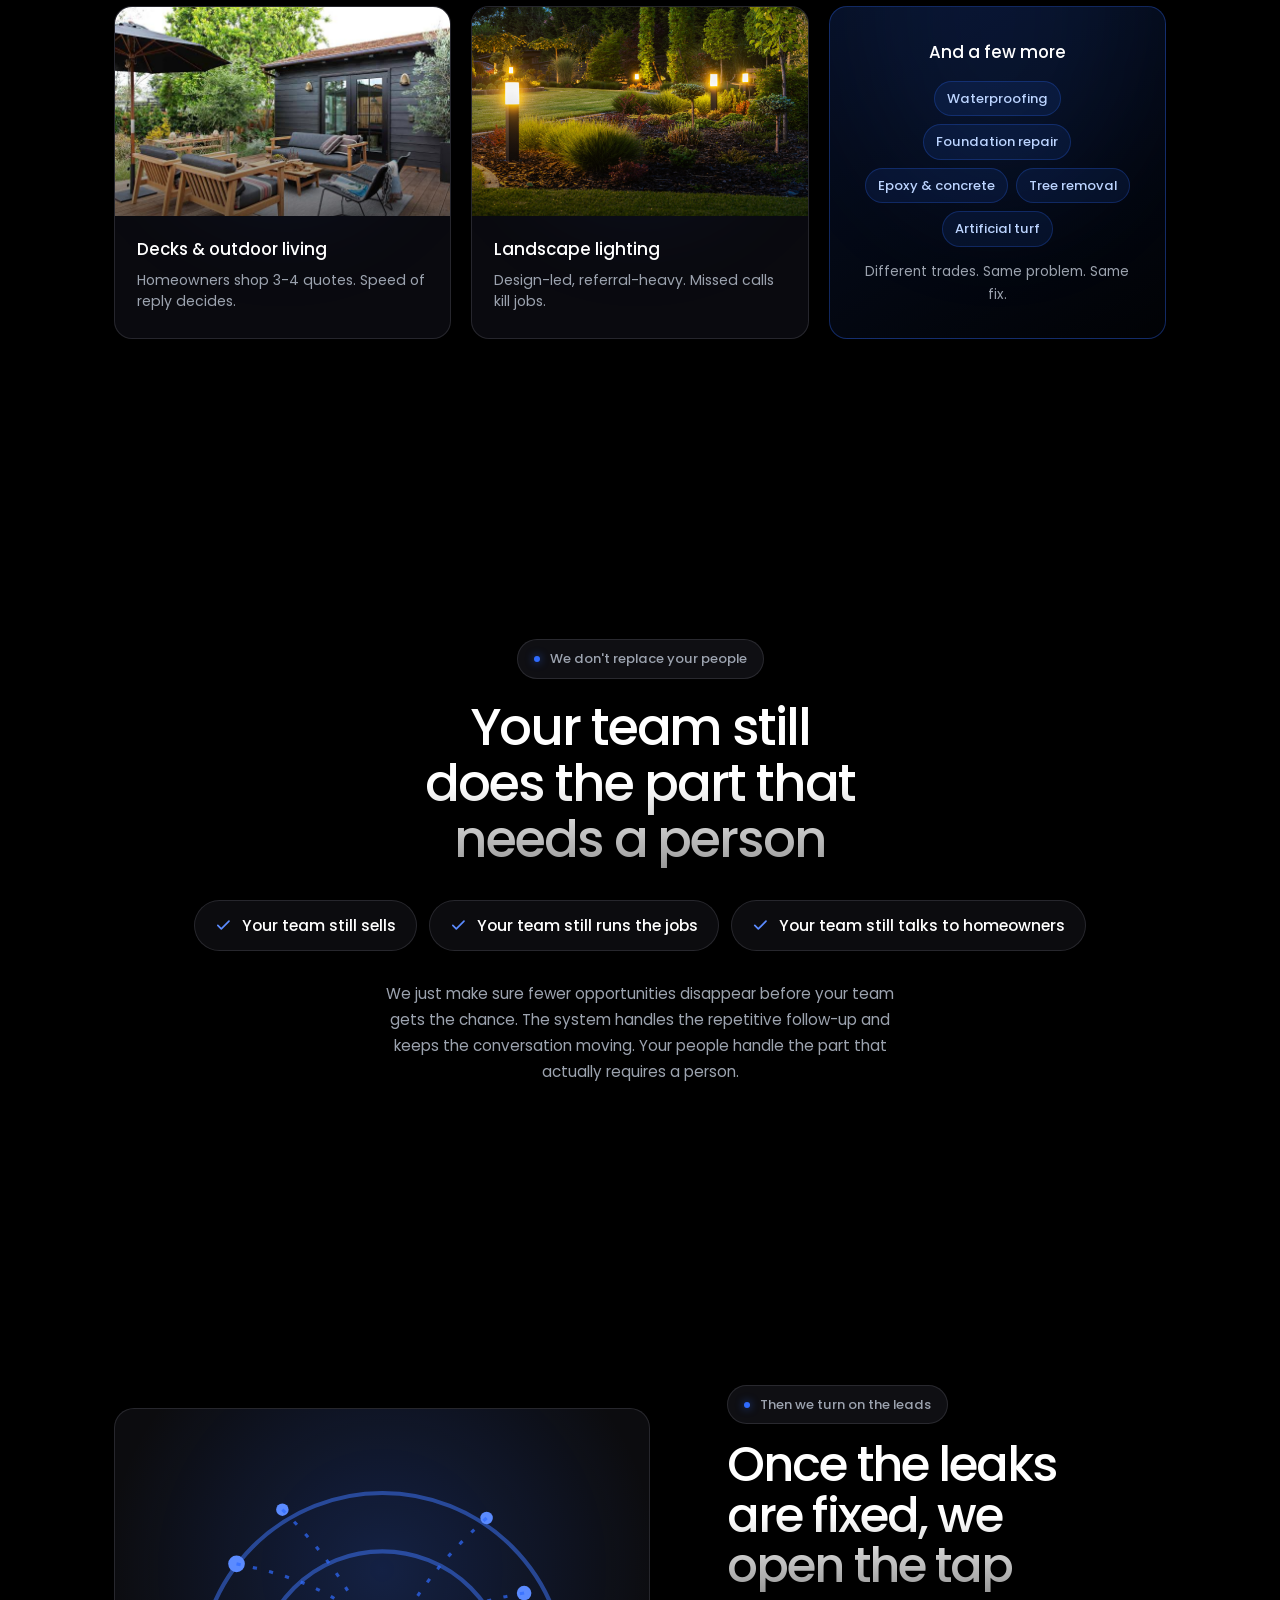
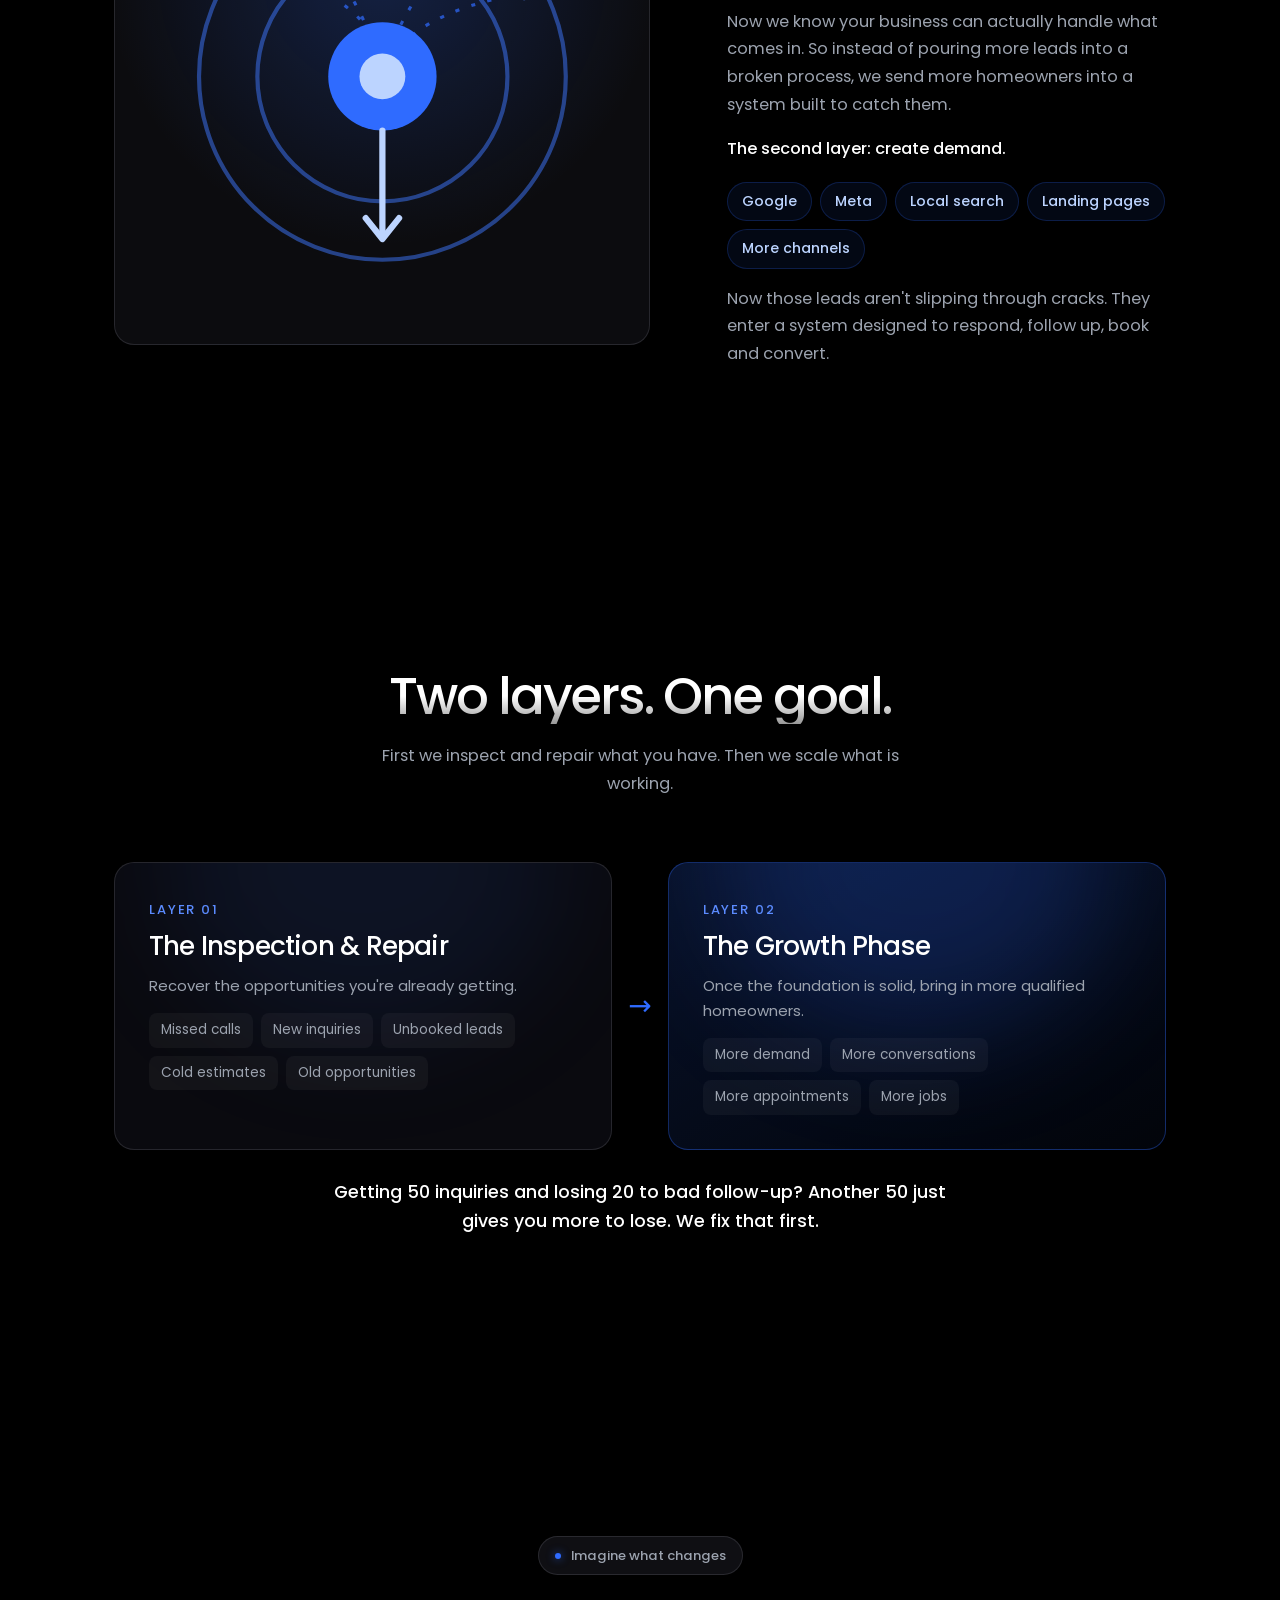
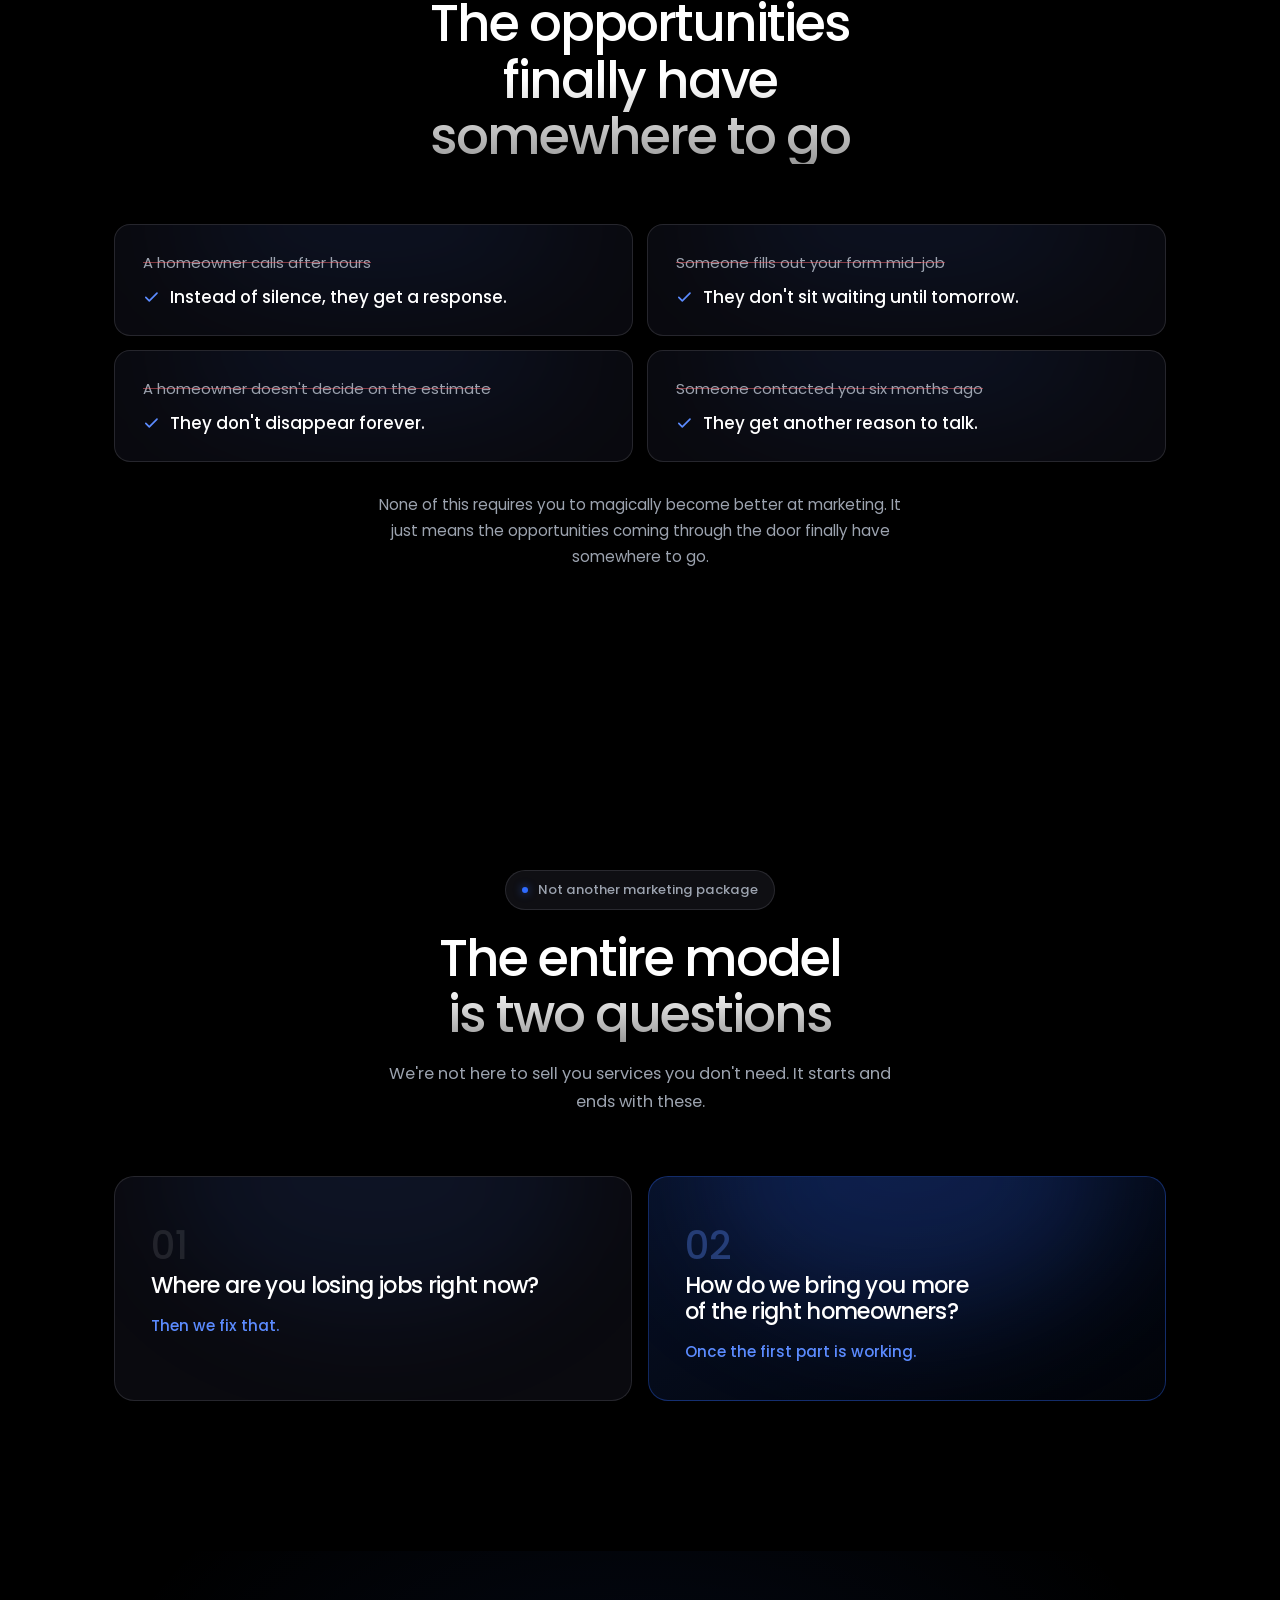
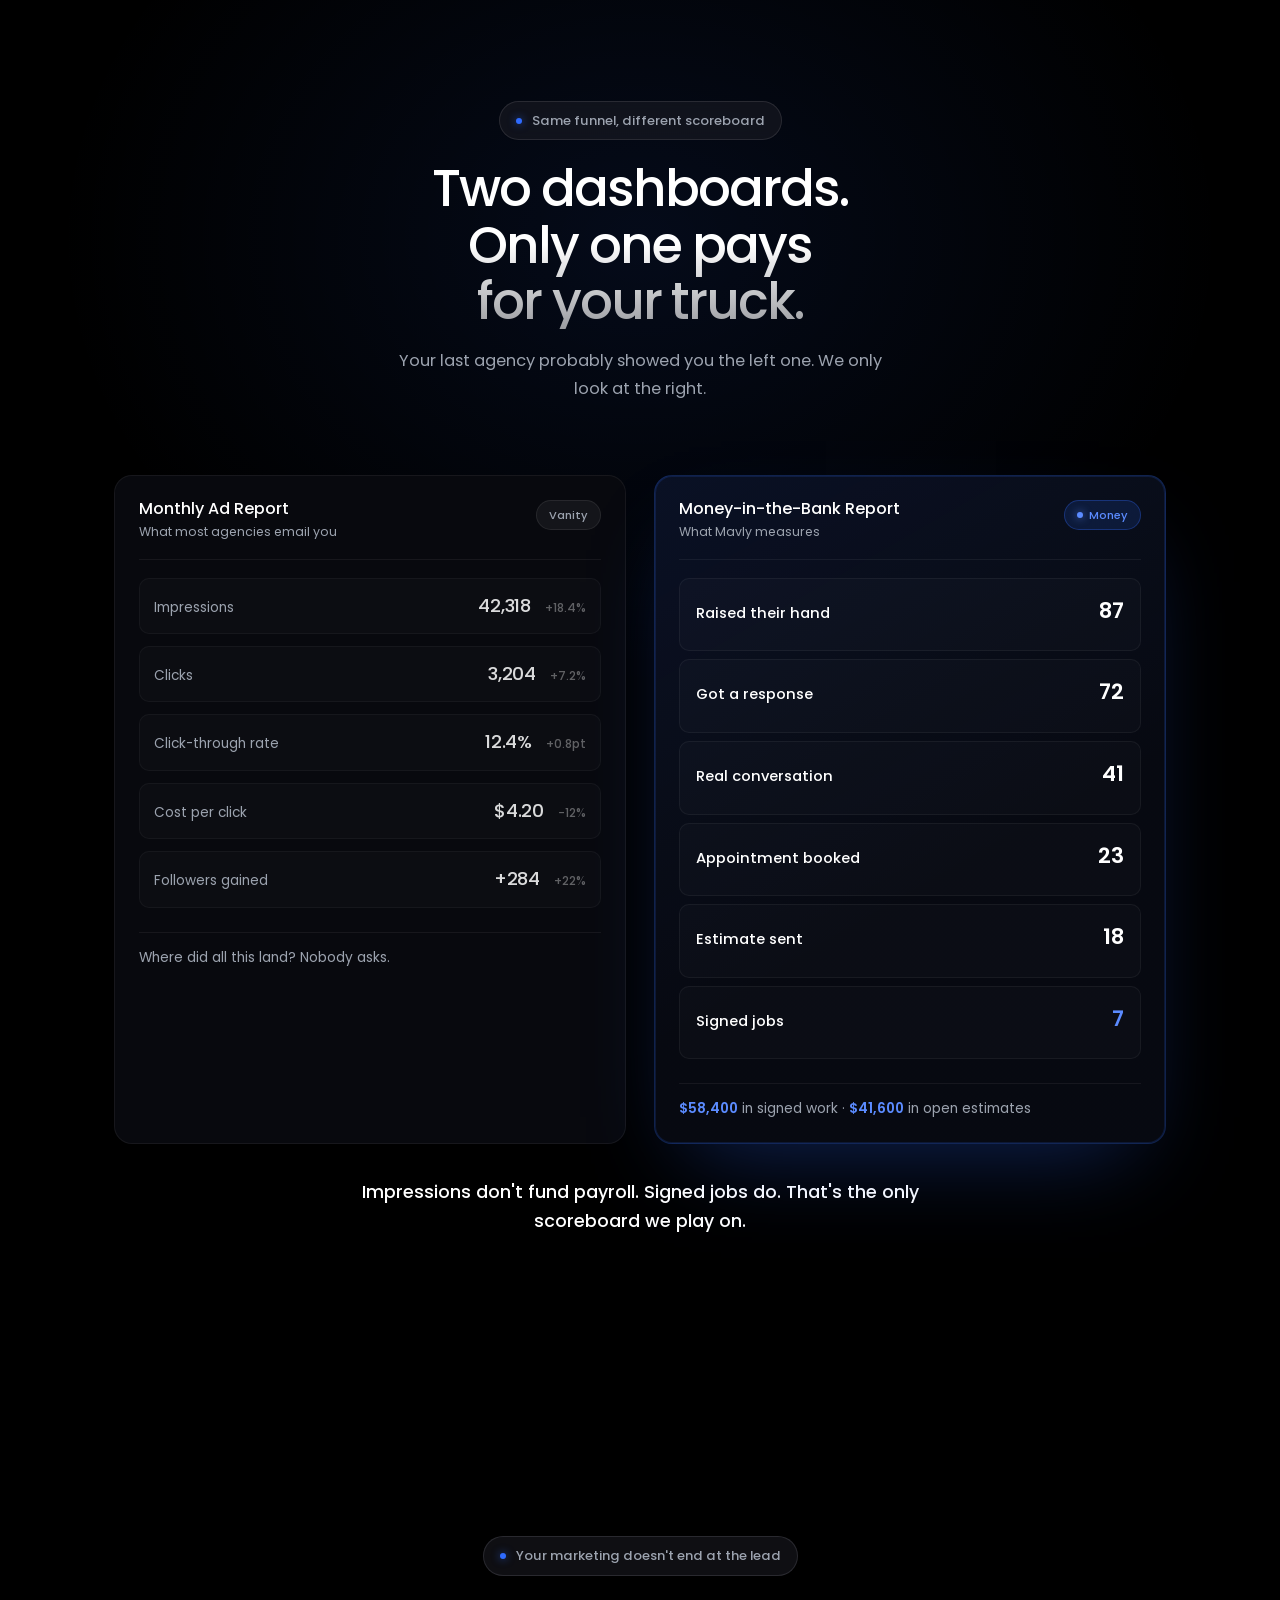
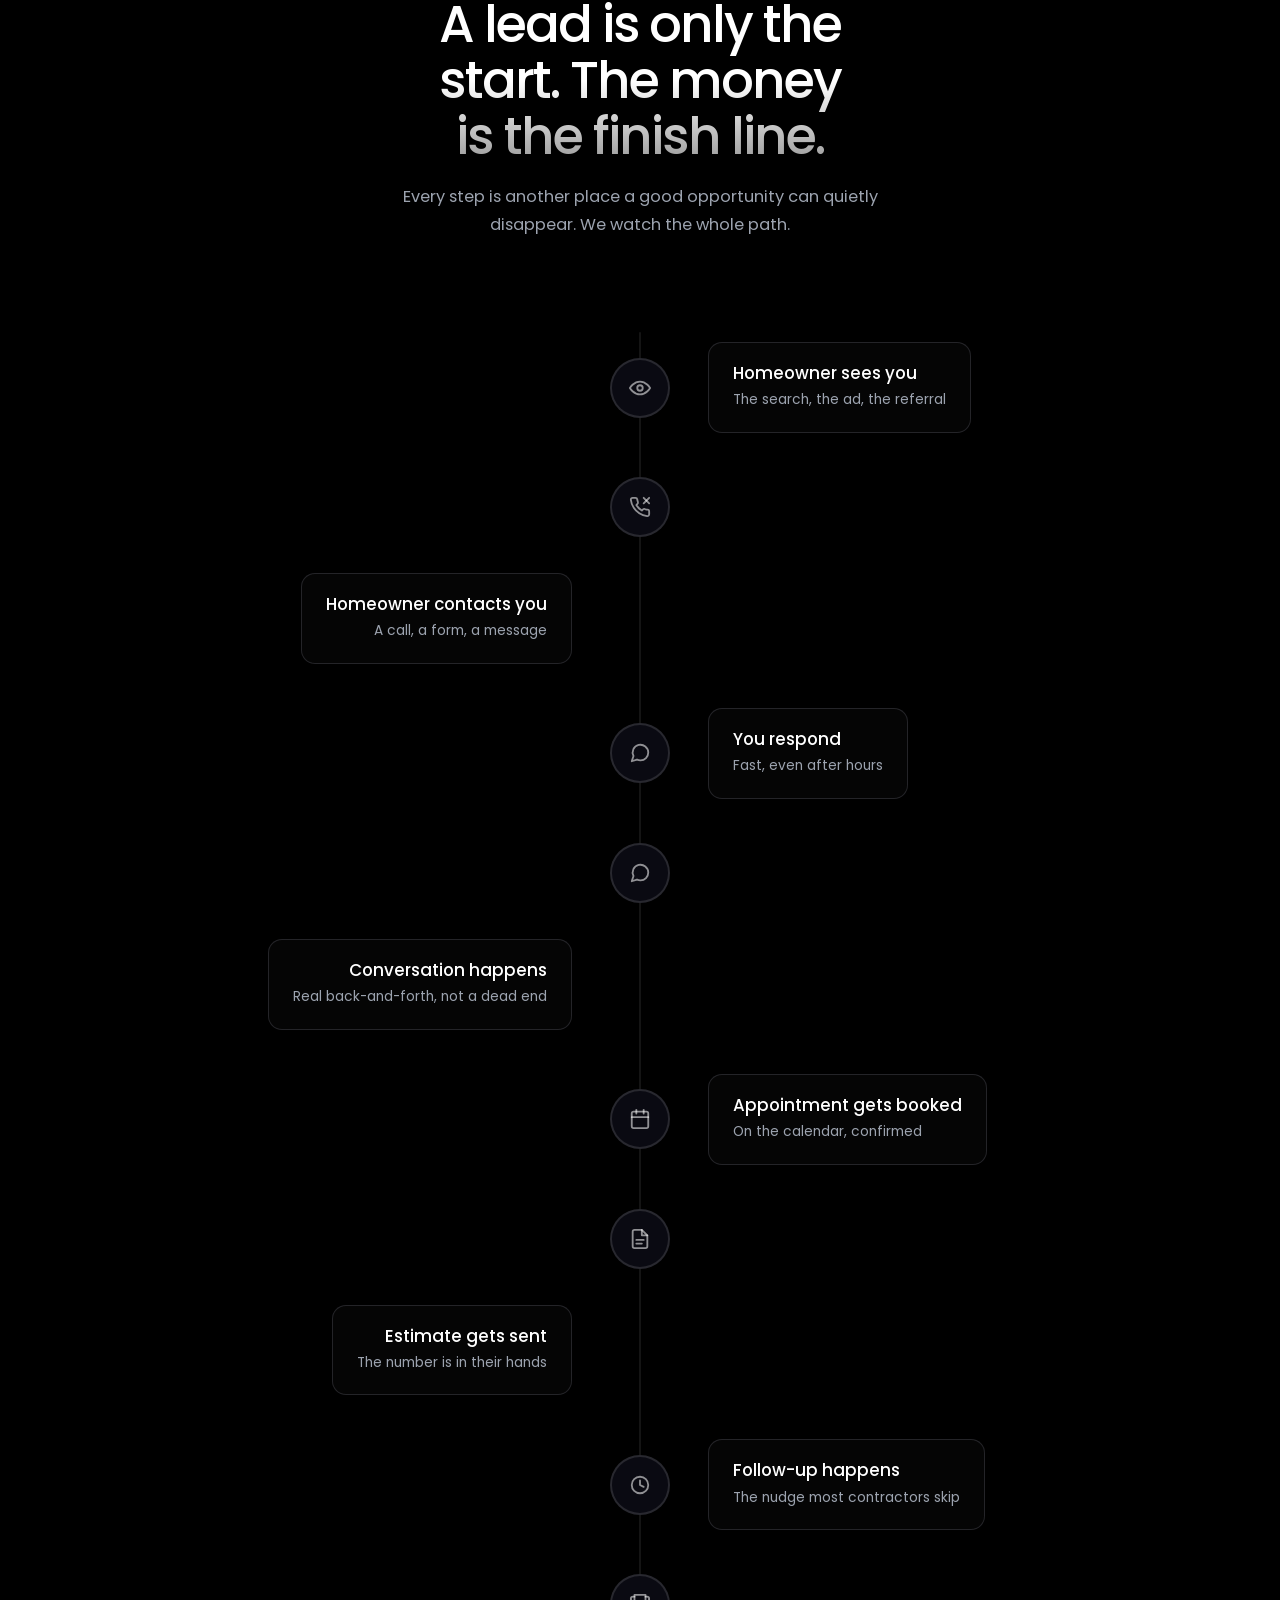
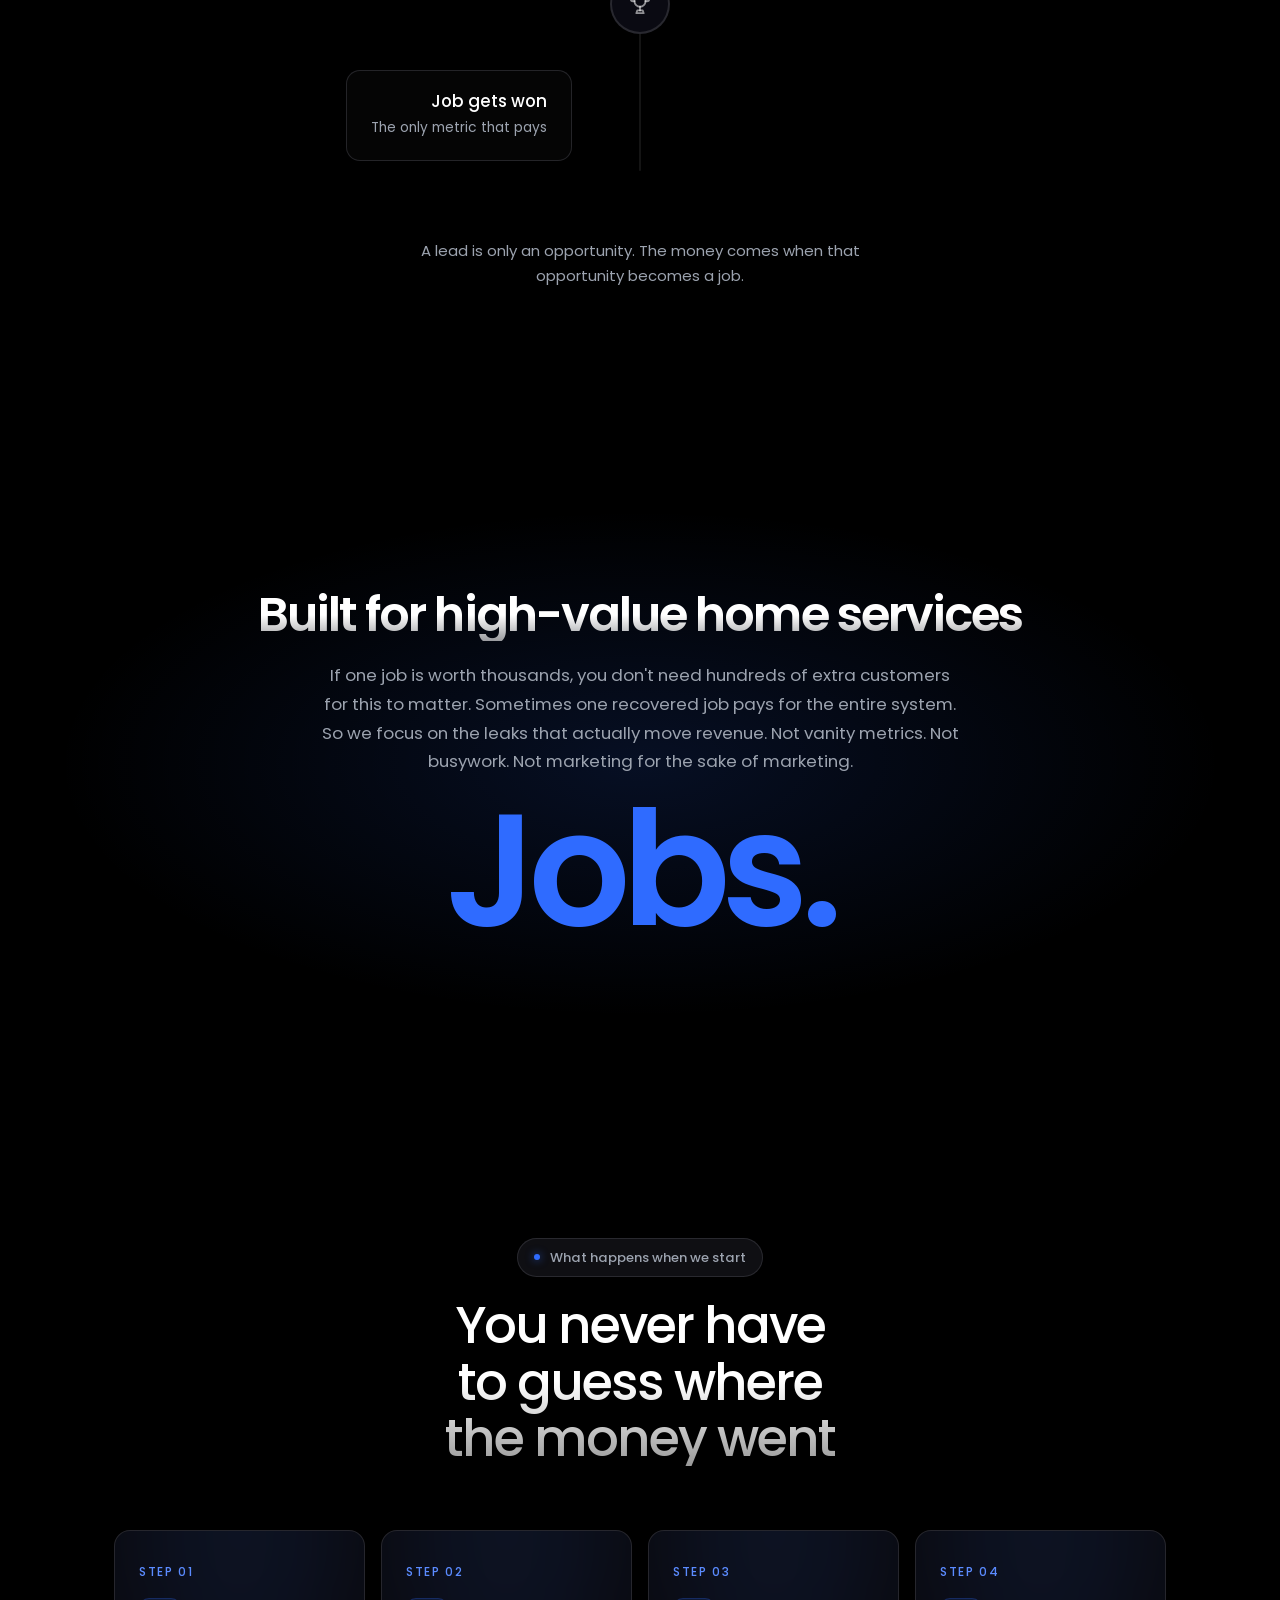
==== commit 07a0b866: "Rebuild 'What we care about' as two side-by-side dashboards - Drop the abstract 'not this / this' co" ====
--- a/index.html
+++ b/index.html
@@ -525,6 +525,54 @@
 .ic-foot{ display:flex; align-items:center; justify-content:space-between; gap:14px; padding-top:6px; border-top:1px solid rgba(255,255,255,.06); padding-top:20px; flex-wrap:wrap }
 .ic-note{ color:var(--muted); font-size:.78rem }
 
+/* ============ CARE — two dashboards ============ */
+.care-sec{ background:radial-gradient(ellipse 70% 50% at 50% 20%, rgba(47,107,255,.10), transparent 65%) }
+.dashboards{ display:grid; gap:24px; margin-top:clamp(50px,7vw,72px); align-items:stretch }
+@media(min-width:900px){ .dashboards{ grid-template-columns:1fr 1fr; gap:28px } }
+.dash{ position:relative; background:#08090e; border:1px solid rgba(255,255,255,.06); border-radius:18px; padding:24px 24px 22px;
+  display:flex; flex-direction:column; gap:18px; overflow:hidden }
+.dash.real{ background:linear-gradient(150deg, rgba(47,107,255,.10), rgba(47,107,255,.02) 60%), #06070c;
+  border-color:rgba(47,107,255,.25); box-shadow:0 40px 90px -35px rgba(47,107,255,.35), 0 0 0 1px rgba(47,107,255,.15) inset }
+.dash-head{ display:flex; align-items:flex-start; justify-content:space-between; gap:14px;
+  padding-bottom:16px; border-bottom:1px solid rgba(255,255,255,.06) }
+.dash-head b{ color:#fff; font-weight:500; font-size:1rem; display:block; line-height:1.15 }
+.dash-head small{ color:var(--muted); font-size:.78rem; display:block; margin-top:4px }
+.dash-tag{ font-size:.7rem; padding:5px 12px; border-radius:100px; font-weight:500; white-space:nowrap;
+  display:inline-flex; align-items:center; gap:6px }
+.dash-tag-mute{ background:rgba(255,255,255,.05); color:var(--muted); border:1px solid rgba(255,255,255,.08) }
+.dash-tag-live{ background:rgba(47,107,255,.14); color:var(--blue-hi); border:1px solid rgba(47,107,255,.32) }
+.dash-tag-live .lv{ width:6px; height:6px; border-radius:50%; background:var(--blue-hi); box-shadow:0 0 8px rgba(91,139,255,.8); animation:pulse-live 1.8s var(--ease) infinite }
+
+/* vanity metrics — flat list */
+.dash-metrics{ list-style:none; padding:0; display:grid; gap:12px }
+.dash-metrics li{ display:grid; grid-template-columns:1fr auto auto; gap:14px; align-items:baseline;
+  padding:12px 14px; background:rgba(255,255,255,.02); border-radius:10px; border:1px solid rgba(255,255,255,.04) }
+.dash-metrics li span{ color:var(--muted); font-size:.85rem }
+.dash-metrics li b{ color:rgba(255,255,255,.85); font-weight:500; font-size:1.15rem; letter-spacing:-.01em;
+  font-variant-numeric:tabular-nums }
+.dash-metrics li em{ color:rgba(255,255,255,.35); font-style:normal; font-size:.75rem; font-weight:500 }
+
+/* funnel dashboard */
+.dash-funnel{ list-style:none; padding:0; display:grid; gap:8px }
+.dash-funnel li{ position:relative; padding:14px 16px; background:rgba(255,255,255,.02);
+  border:1px solid rgba(255,255,255,.05); border-radius:10px;
+  display:grid; grid-template-columns:1fr auto; gap:8px 14px; align-items:baseline; overflow:hidden }
+.fn-bar{ position:absolute; left:0; top:0; height:100%; width:var(--w); pointer-events:none;
+  background:linear-gradient(90deg, rgba(47,107,255,.20), rgba(47,107,255,.02));
+  border-right:2px solid rgba(91,139,255,.55); z-index:0 }
+.dash-funnel li > *{ position:relative; z-index:1 }
+.fn-lbl{ color:#fff; font-size:.92rem; font-weight:500 }
+.fn-num{ color:#fff; font-weight:600; font-size:1.35rem; letter-spacing:-.01em; font-variant-numeric:tabular-nums }
+.fn-win{ border-color:rgba(47,107,255,.45); background:linear-gradient(90deg, rgba(47,107,255,.22), rgba(47,107,255,.05)) }
+.fn-win .fn-bar{ background:linear-gradient(90deg, rgba(47,107,255,.42), rgba(47,107,255,.08)); border-right-color:var(--blue-hi) }
+.fn-win .fn-num{ color:var(--blue-hi) }
+
+.dash-foot{ margin-top:6px; padding-top:14px; border-top:1px solid rgba(255,255,255,.06);
+  color:var(--muted); font-size:.86rem }
+.dash-foot b{ color:#fff; font-weight:600; font-variant-numeric:tabular-nums }
+.dash.real .dash-foot b{ color:var(--blue-hi) }
+.care-close{ text-align:center; margin-top:34px; color:#fff; font-weight:500; font-size:1.1rem; max-width:58ch; margin-inline:auto }
+
 /* ============ PREMIUM CARDS (site-wide) — subtle blur glow behind ============ */
 .step, .q, .layer, .care-col, .im, .trade, .faq details, .phone-outcome, .mult-side{
   position:relative; overflow:hidden;
@@ -953,34 +1001,57 @@
     </div>
   </section>
 
-  <!-- CARE -->
-  <section class="section">
+  <!-- CARE — two dashboards -->
+  <section class="section care-sec">
     <div class="wrap">
       <div class="sec-head reveal">
-        <span class="pill"><span class="dot"></span>What we actually care about</span>
-        <h2 class="gradient-heading">What happens after they raise their hand</h2>
-      </div>
-      <div class="care">
-        <div class="care-col no reveal">
-          <h3><svg class="icon"><use href="#i-x"/></svg> Not this</h3>
-          <ul>
-            <li><svg class="icon"><use href="#i-x"/></svg> Impressions</li>
-            <li><svg class="icon"><use href="#i-x"/></svg> Followers</li>
-            <li><svg class="icon"><use href="#i-x"/></svg> How many people clicked an ad</li>
-            <li><svg class="icon"><use href="#i-x"/></svg> A pretty dashboard</li>
+        <span class="pill"><span class="dot"></span>Same funnel, different scoreboard</span>
+        <h2 class="gradient-heading">Two dashboards. Only one pays for your truck.</h2>
+        <p>Your last agency probably showed you the left one. We only look at the right.</p>
+      </div>
+
+      <div class="dashboards">
+        <!-- Vanity dashboard -->
+        <article class="dash vanity reveal">
+          <header class="dash-head">
+            <div>
+              <b>Monthly Ad Report</b>
+              <small>What most agencies email you</small>
+            </div>
+            <span class="dash-tag dash-tag-mute">Vanity</span>
+          </header>
+          <ul class="dash-metrics">
+            <li><span>Impressions</span><b>42,318</b><em>+18.4%</em></li>
+            <li><span>Clicks</span><b>3,204</b><em>+7.2%</em></li>
+            <li><span>Click-through rate</span><b>12.4%</b><em>+0.8pt</em></li>
+            <li><span>Cost per click</span><b>$4.20</b><em>−12%</em></li>
+            <li><span>Followers gained</span><b>+284</b><em>+22%</em></li>
           </ul>
-        </div>
-        <div class="care-col yes reveal">
-          <h3><svg class="icon"><use href="#i-check"/></svg> This</h3>
-          <ul>
-            <li><svg class="icon"><use href="#i-check"/></svg> Did they get a response?</li>
-            <li><svg class="icon"><use href="#i-check"/></svg> Did they have a conversation?</li>
-            <li><svg class="icon"><use href="#i-check"/></svg> Did they book?</li>
-            <li><svg class="icon"><use href="#i-check"/></svg> Did they get an estimate?</li>
-            <li><svg class="icon"><use href="#i-check"/></svg> Did they become a customer?</li>
+          <p class="dash-foot">Where did all this land? Nobody asks.</p>
+        </article>
+
+        <!-- Real dashboard -->
+        <article class="dash real reveal">
+          <header class="dash-head">
+            <div>
+              <b>Money-in-the-Bank Report</b>
+              <small>What Mavly measures</small>
+            </div>
+            <span class="dash-tag dash-tag-live"><span class="lv"></span>Money</span>
+          </header>
+          <ul class="dash-funnel">
+            <li><span class="fn-lbl">Raised their hand</span><b class="fn-num">87</b><span class="fn-bar" style="--w:100%"></span></li>
+            <li><span class="fn-lbl">Got a response</span><b class="fn-num">72</b><span class="fn-bar" style="--w:83%"></span></li>
+            <li><span class="fn-lbl">Real conversation</span><b class="fn-num">41</b><span class="fn-bar" style="--w:47%"></span></li>
+            <li><span class="fn-lbl">Appointment booked</span><b class="fn-num">23</b><span class="fn-bar" style="--w:26%"></span></li>
+            <li><span class="fn-lbl">Estimate sent</span><b class="fn-num">18</b><span class="fn-bar" style="--w:21%"></span></li>
+            <li class="fn-win"><span class="fn-lbl">Signed jobs</span><b class="fn-num">7</b><span class="fn-bar" style="--w:8%"></span></li>
           </ul>
-        </div>
-      </div>
+          <p class="dash-foot"><b>$58,400</b> in signed work · <b>$41,600</b> in open estimates</p>
+        </article>
+      </div>
+
+      <p class="care-close reveal">Impressions don't fund payroll. Signed jobs do. That's the only scoreboard we play on.</p>
     </div>
   </section>
 
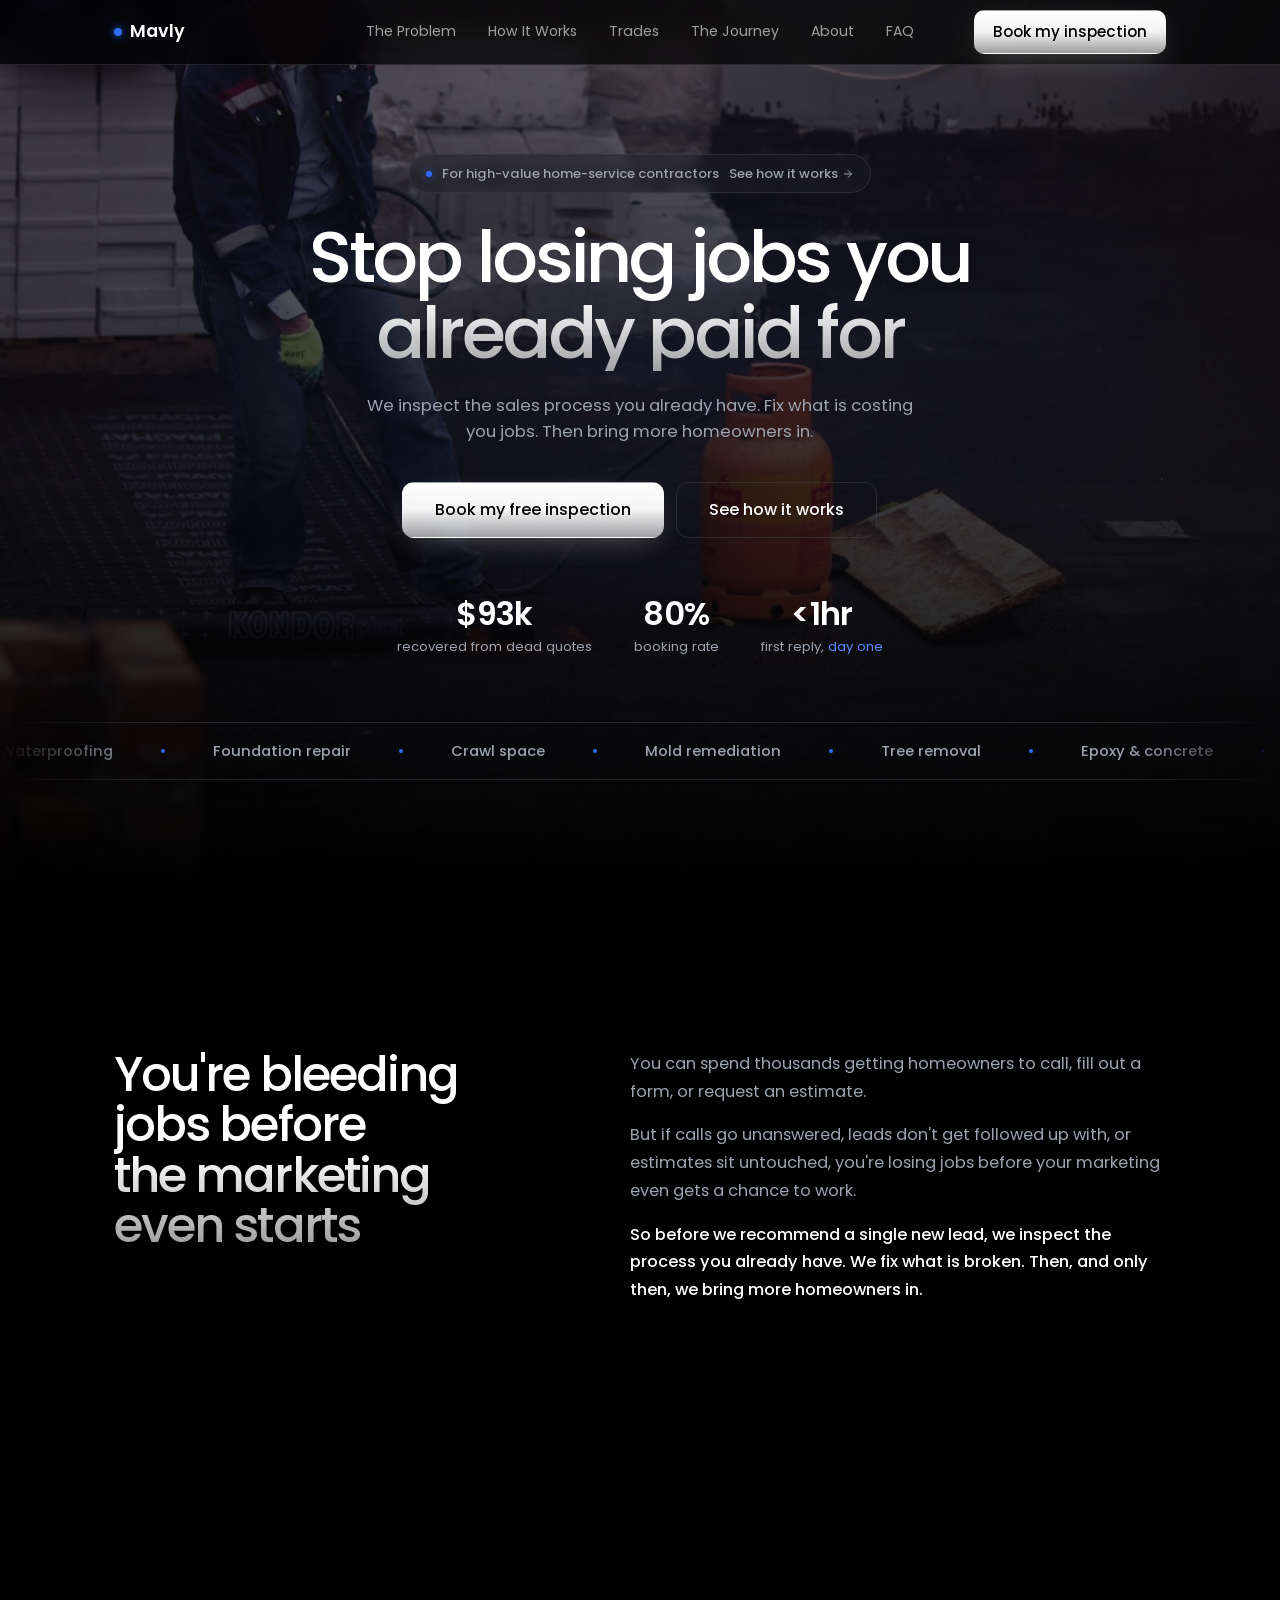
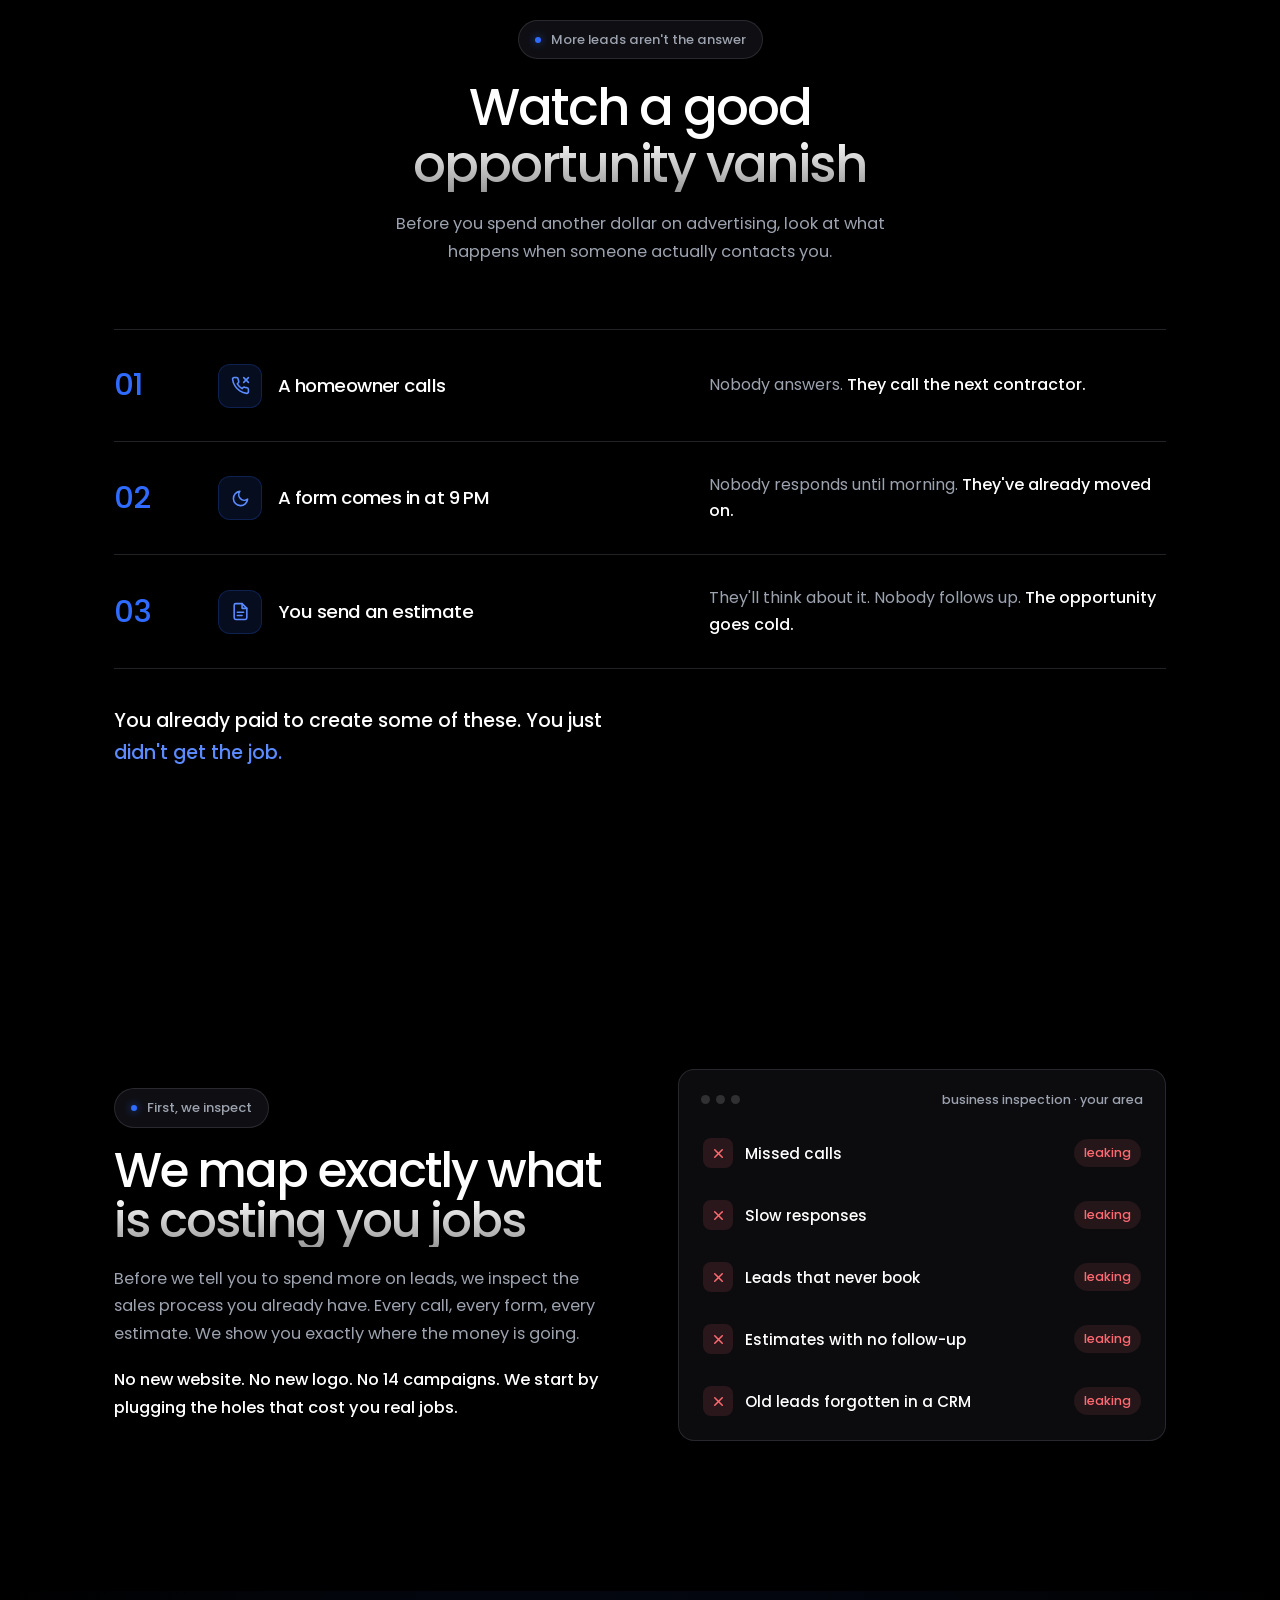
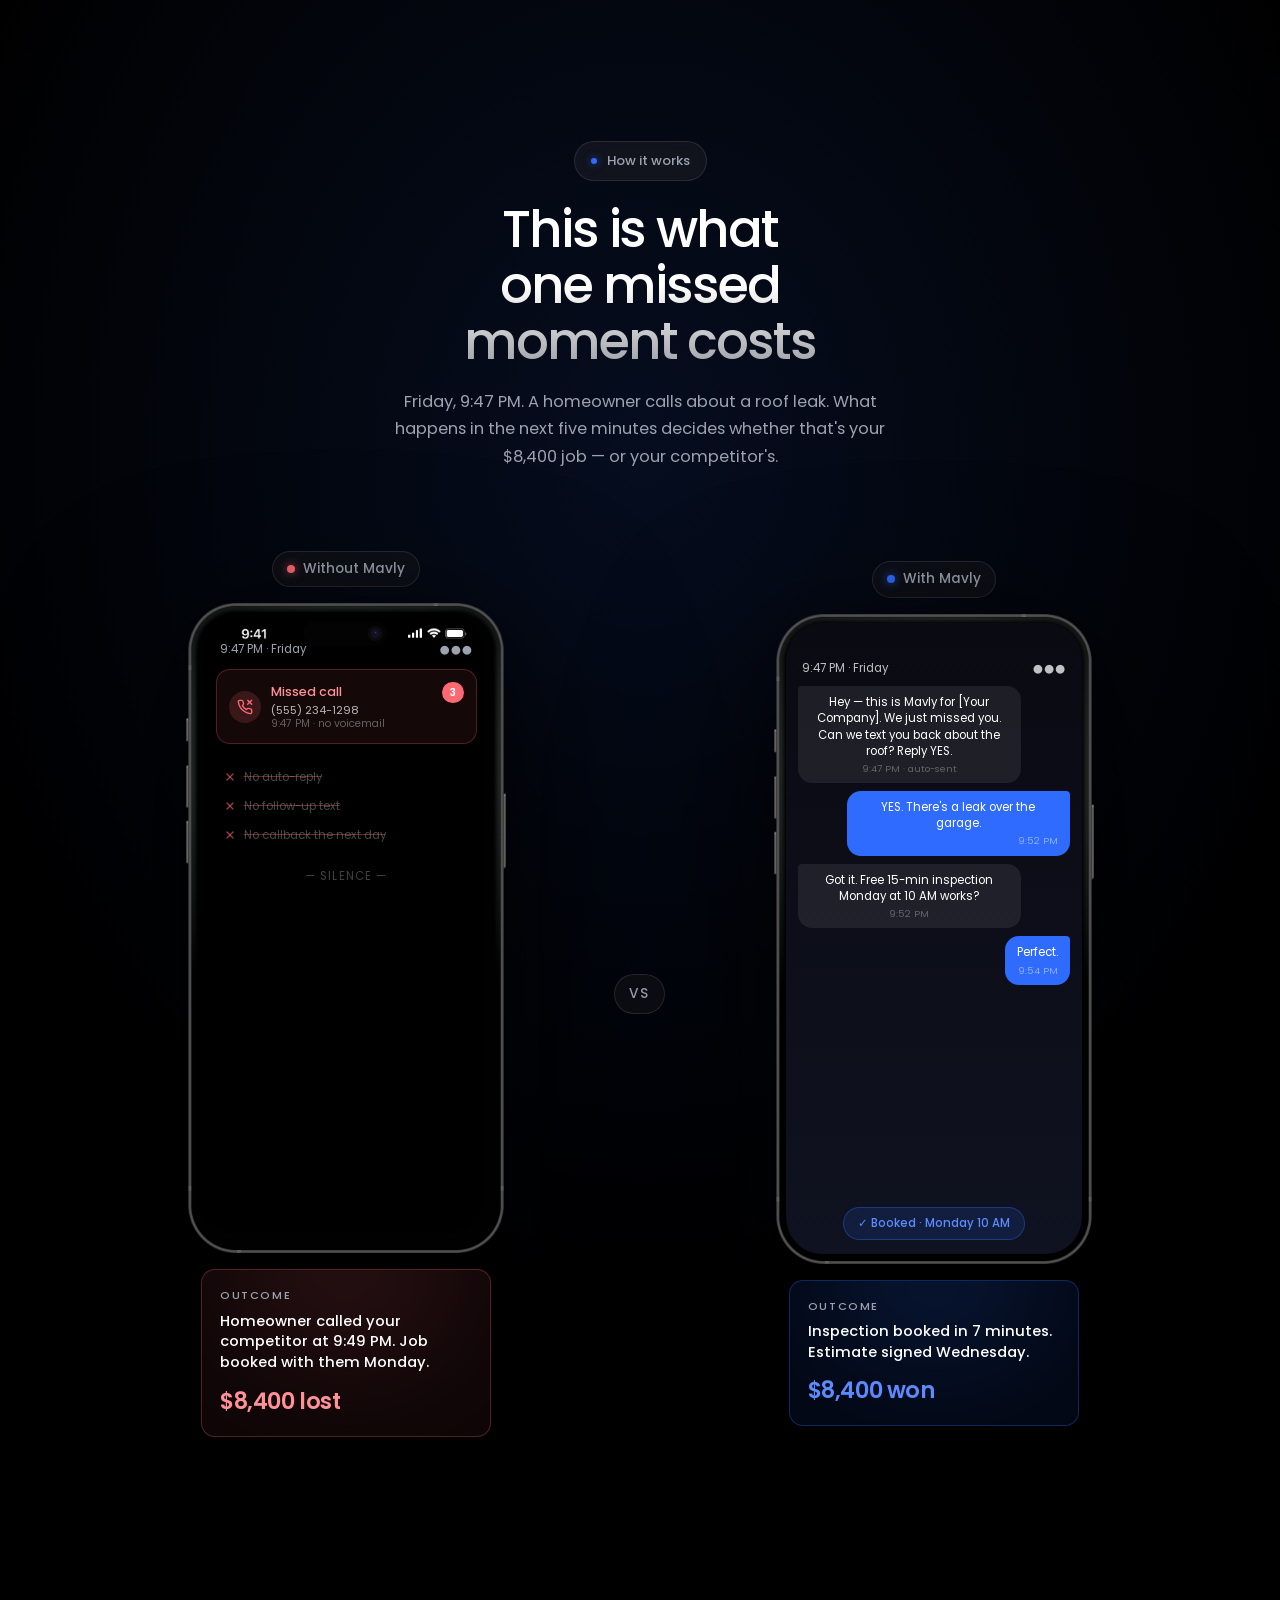
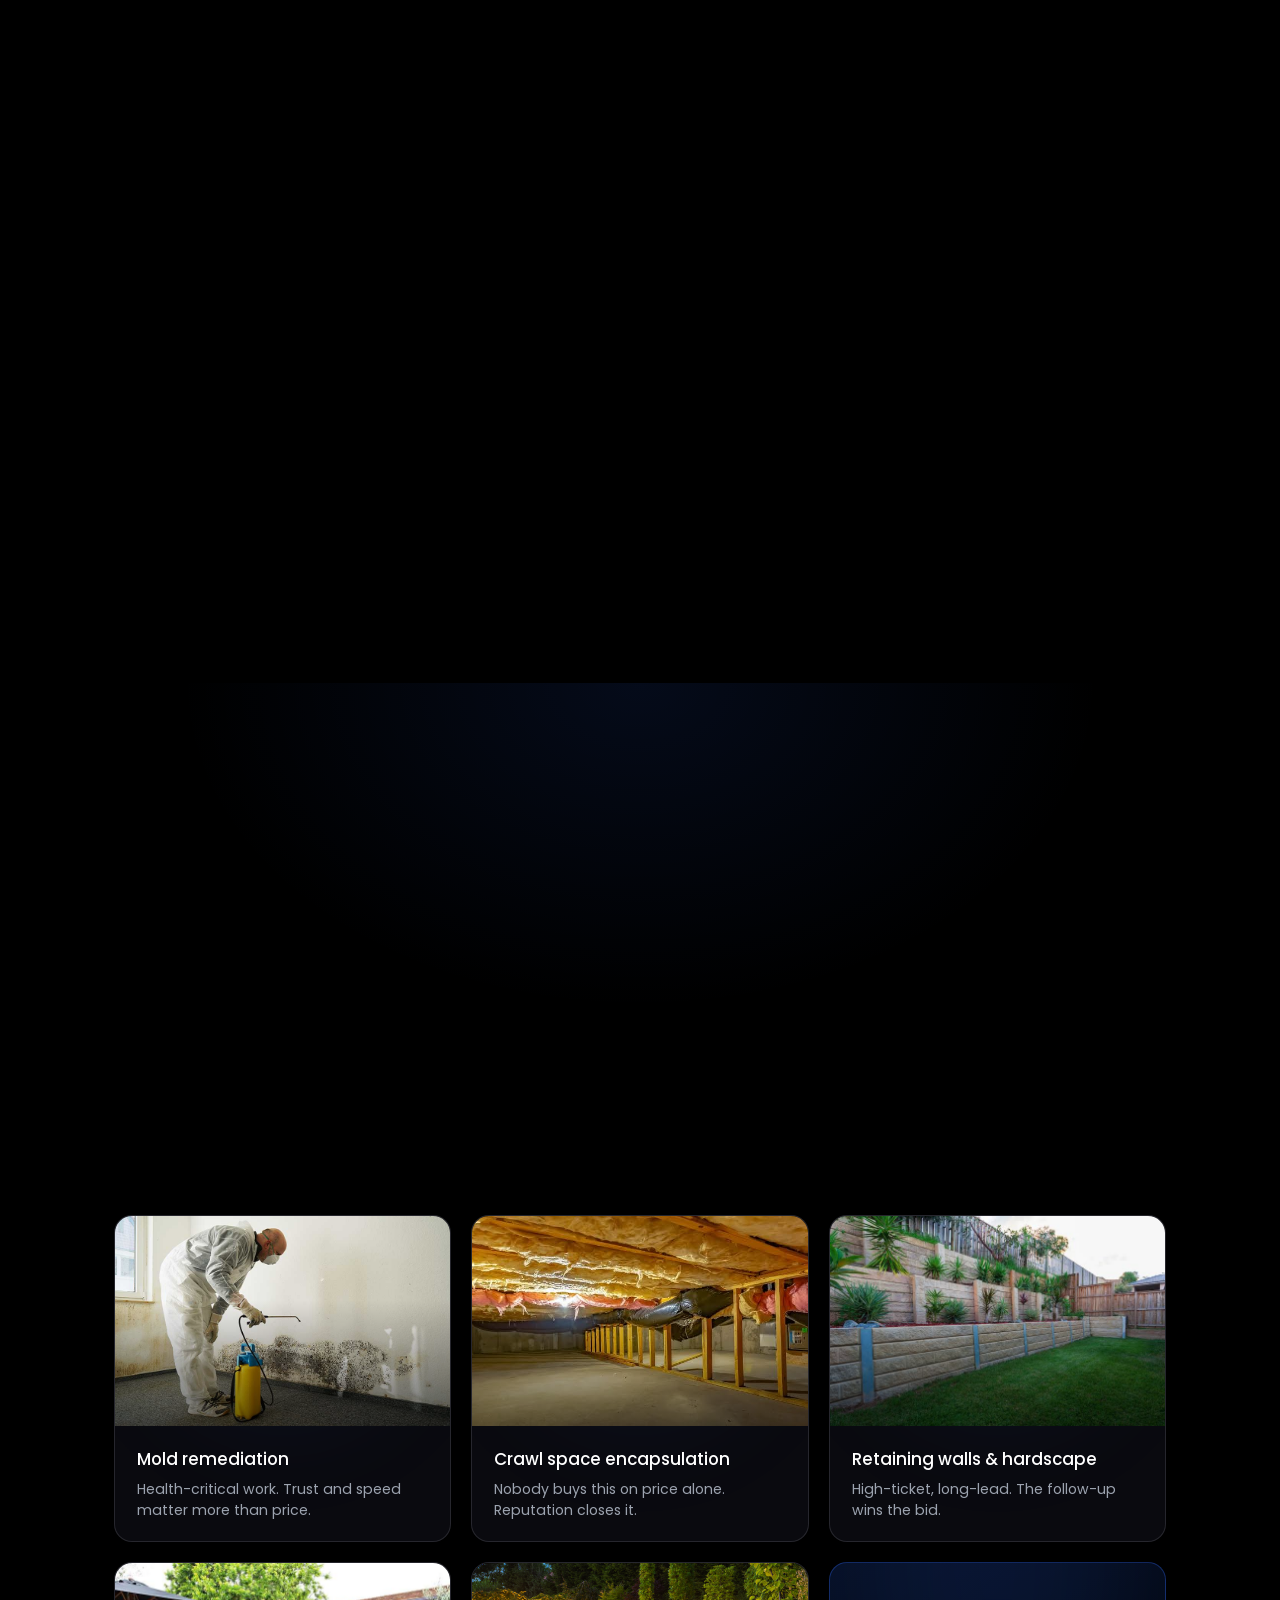
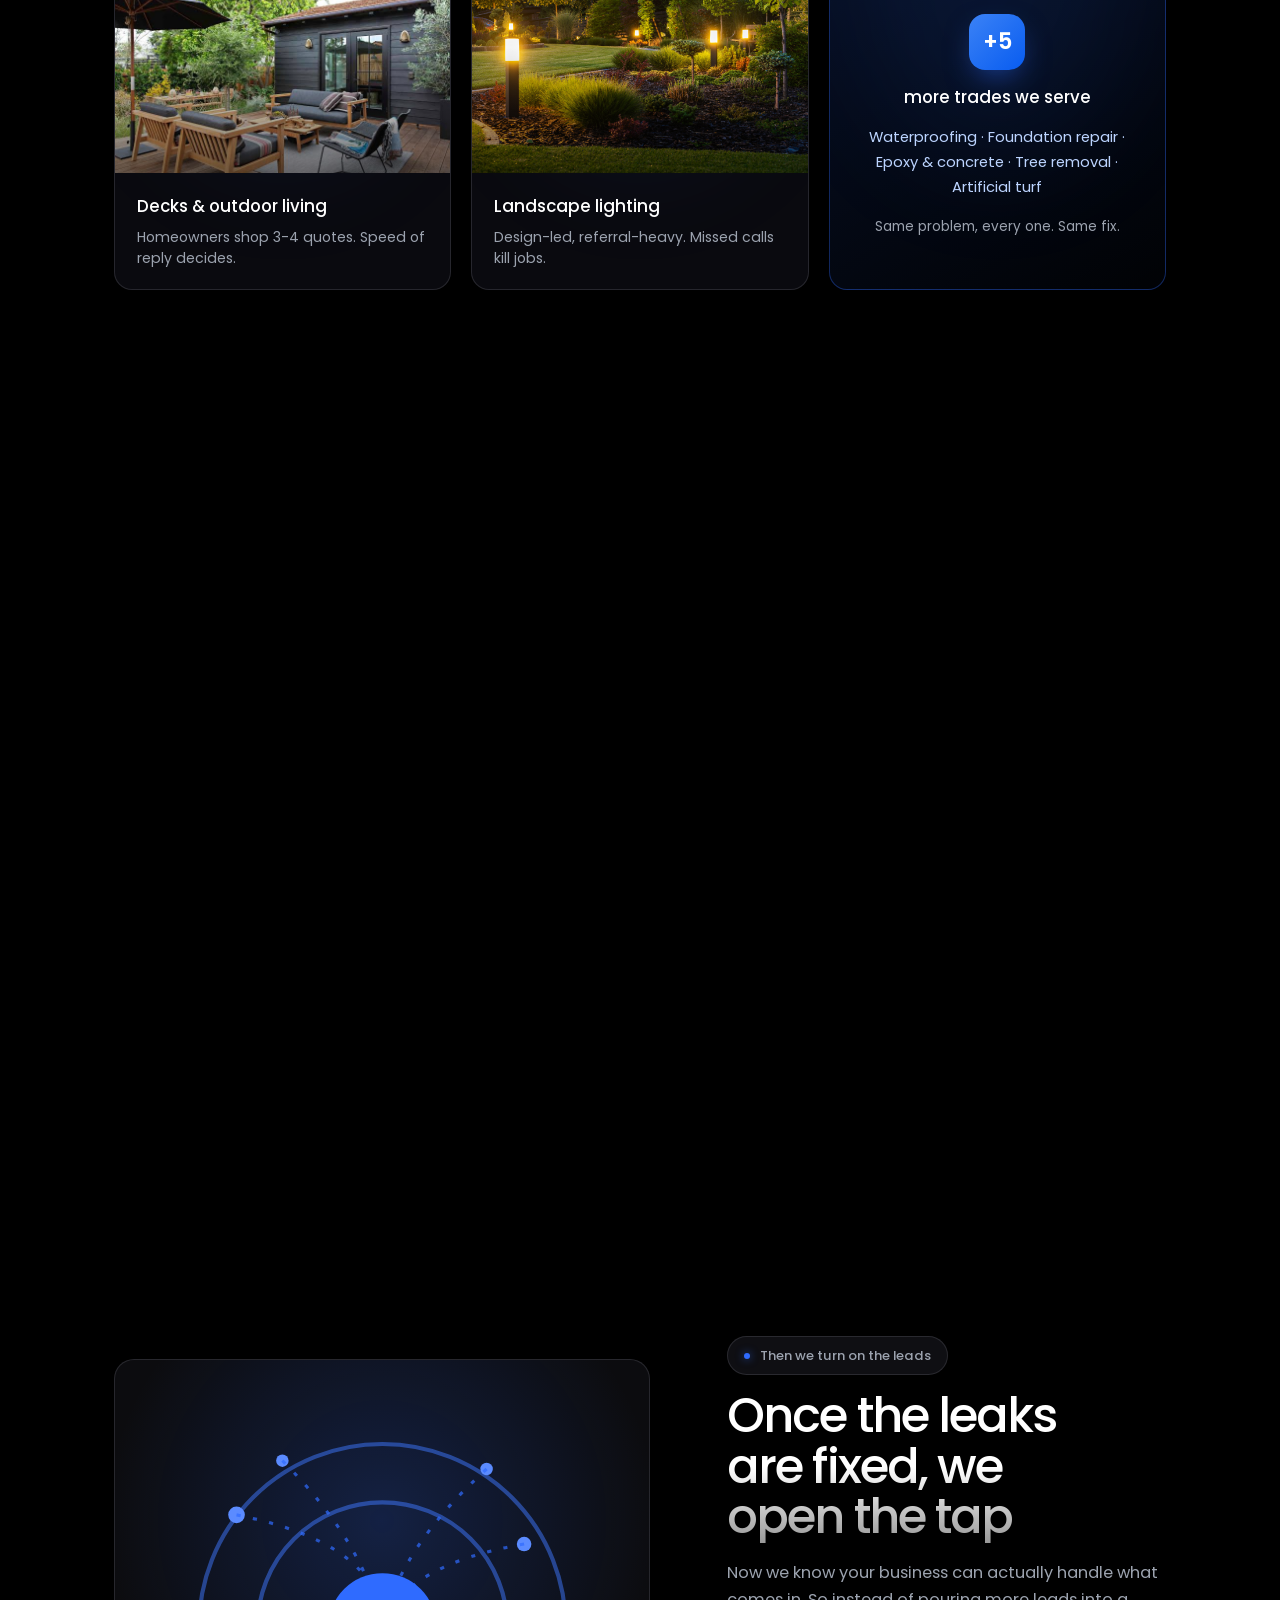
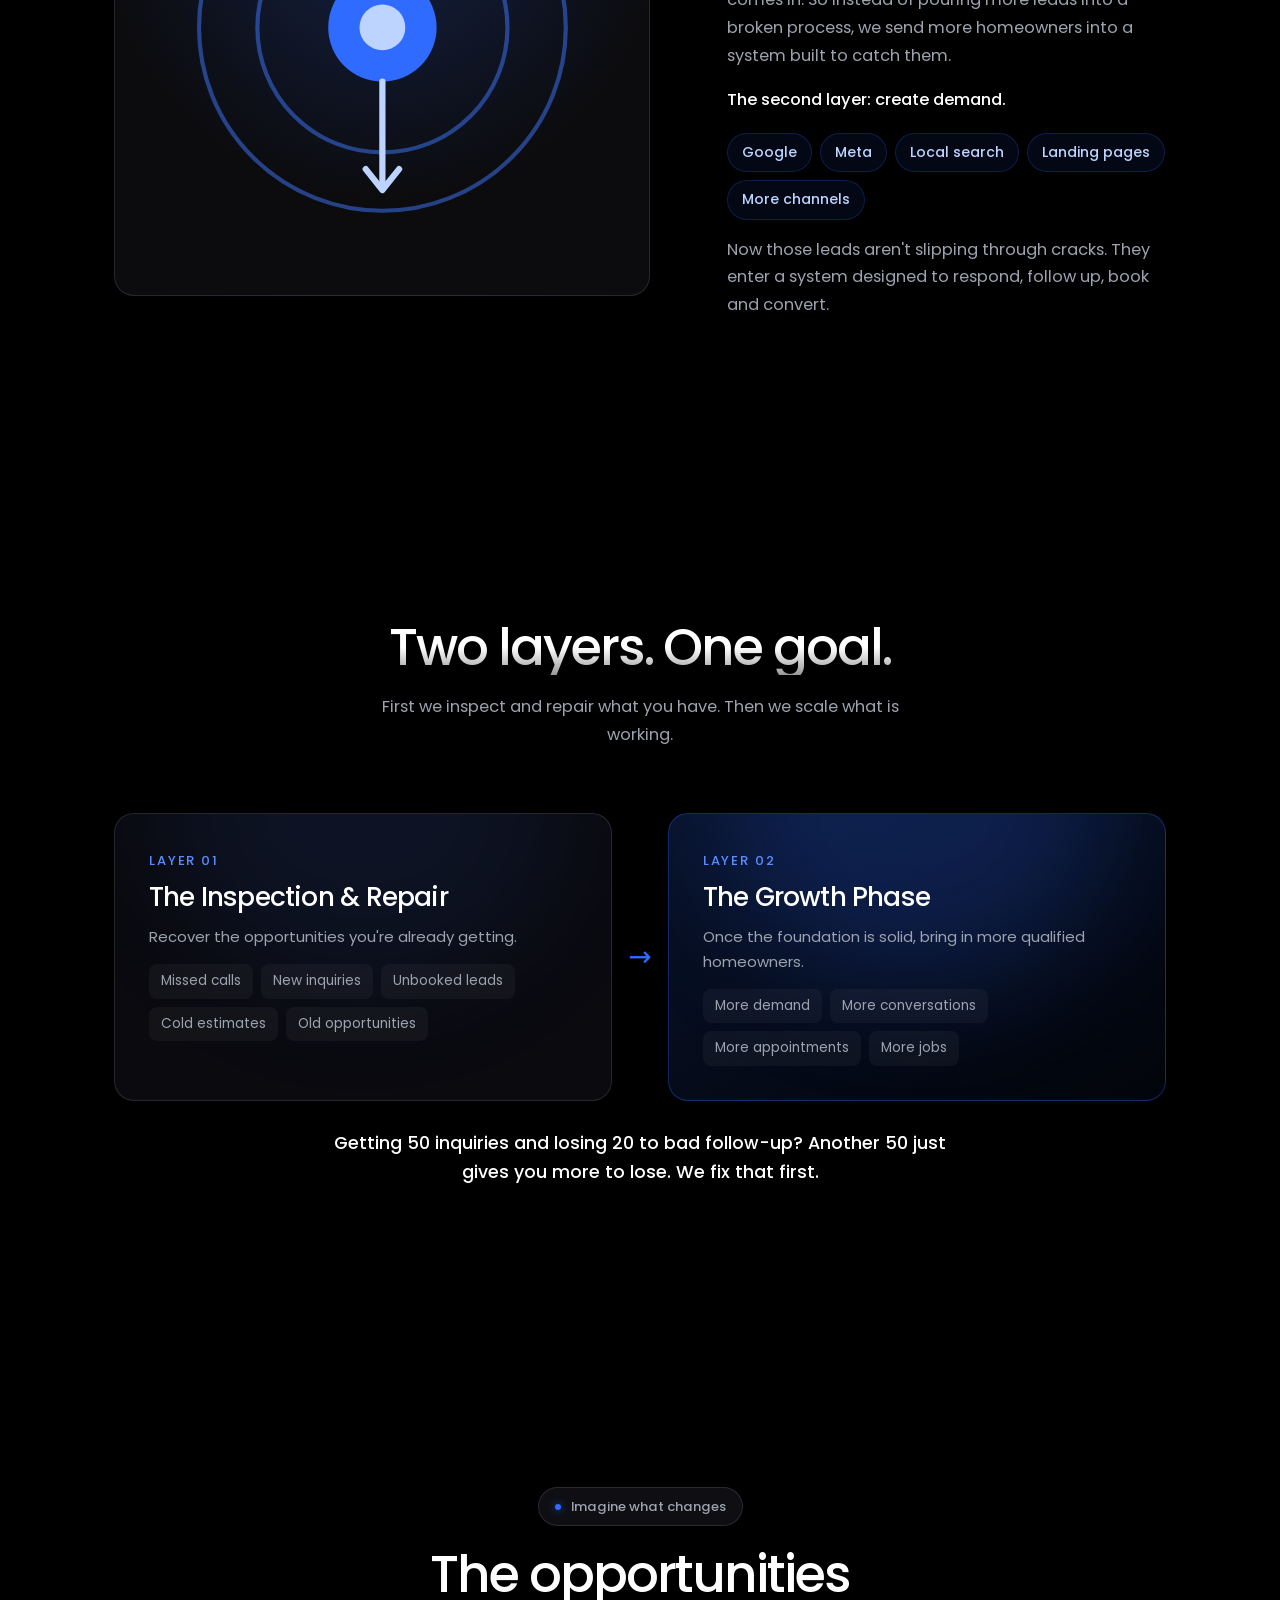
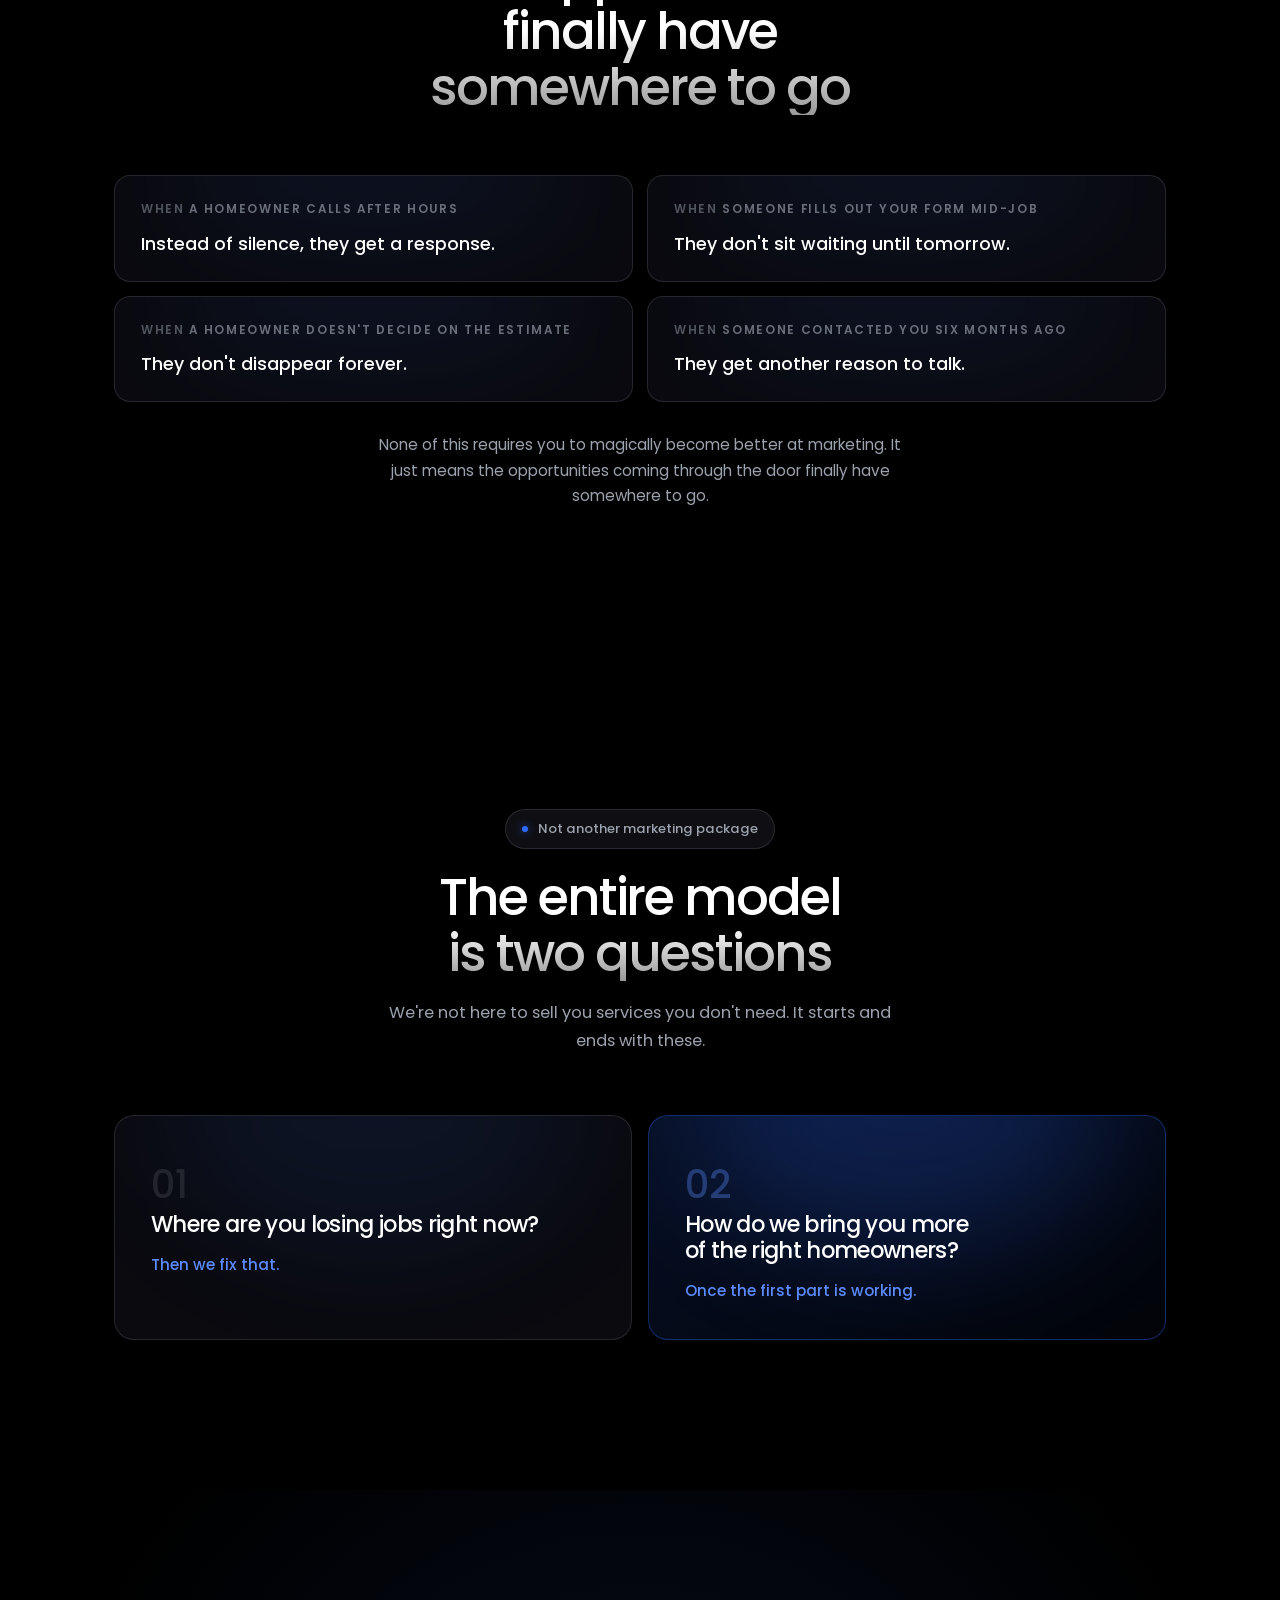
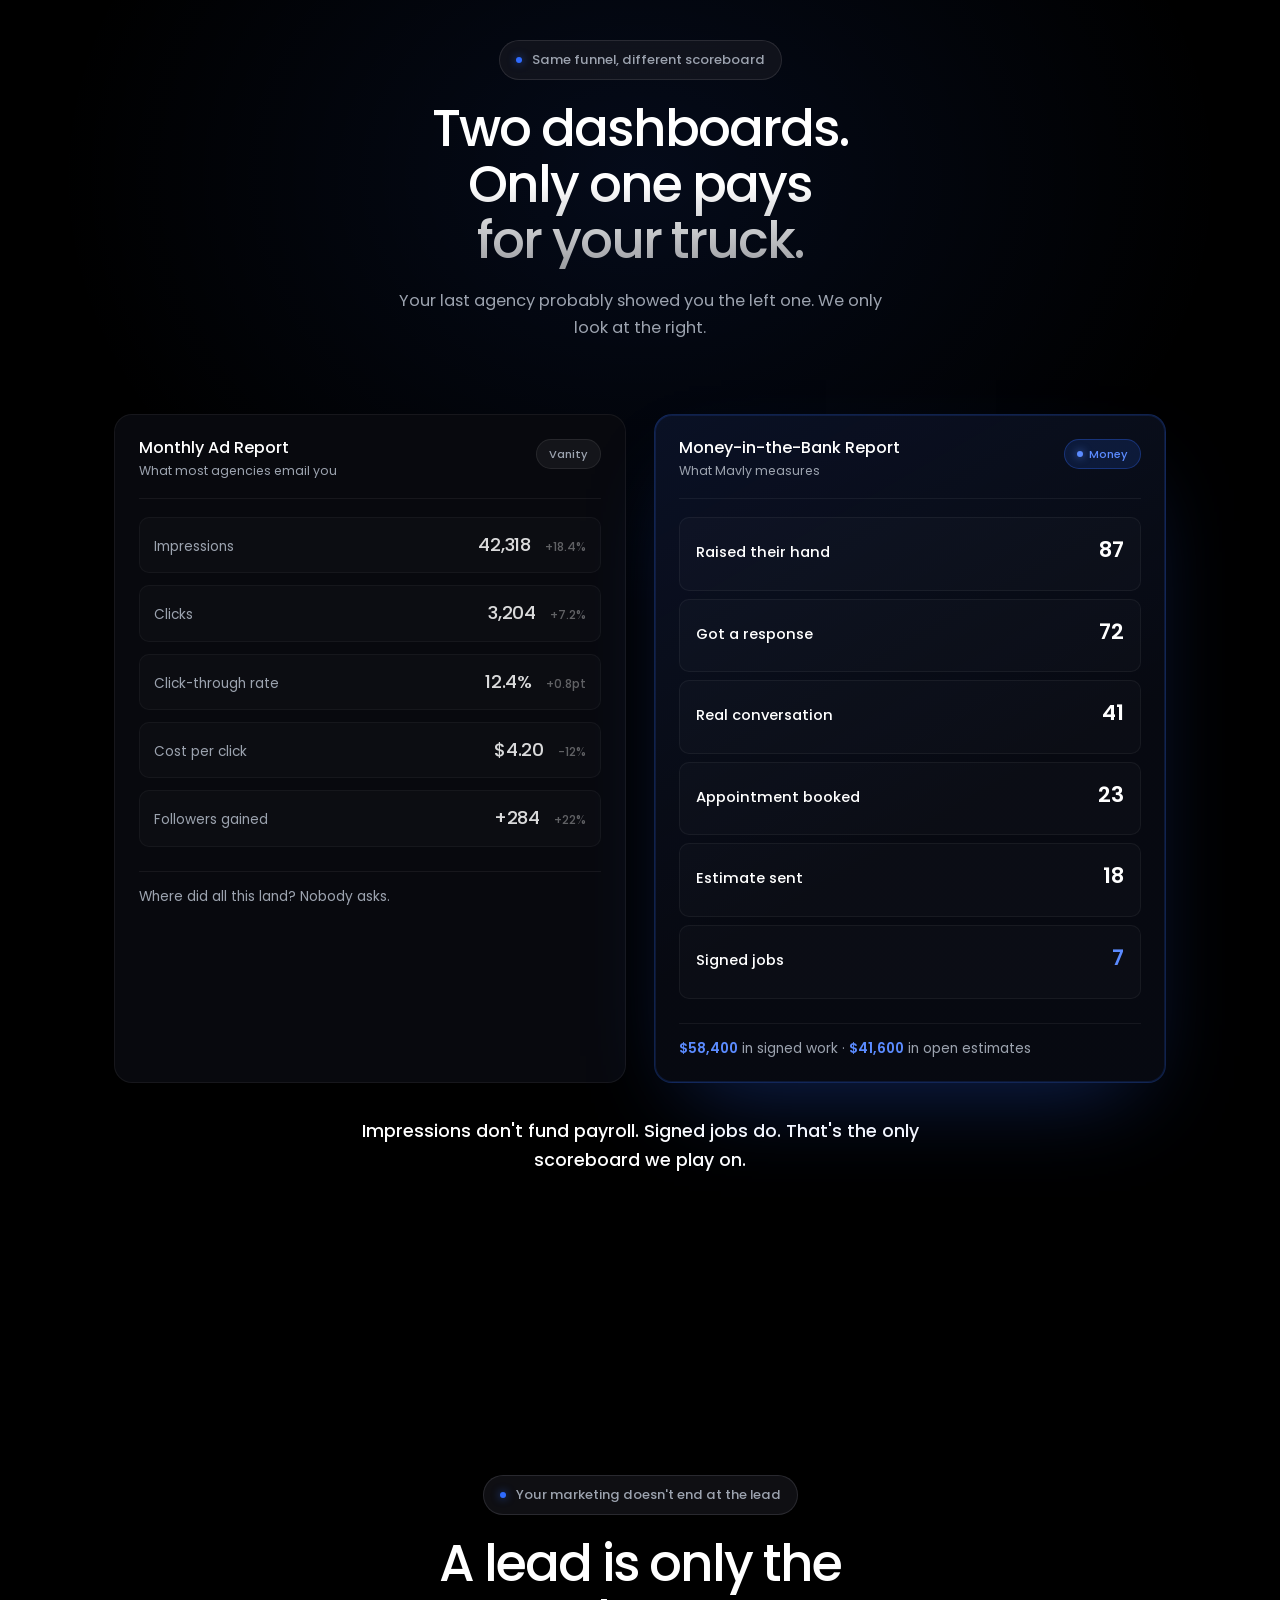
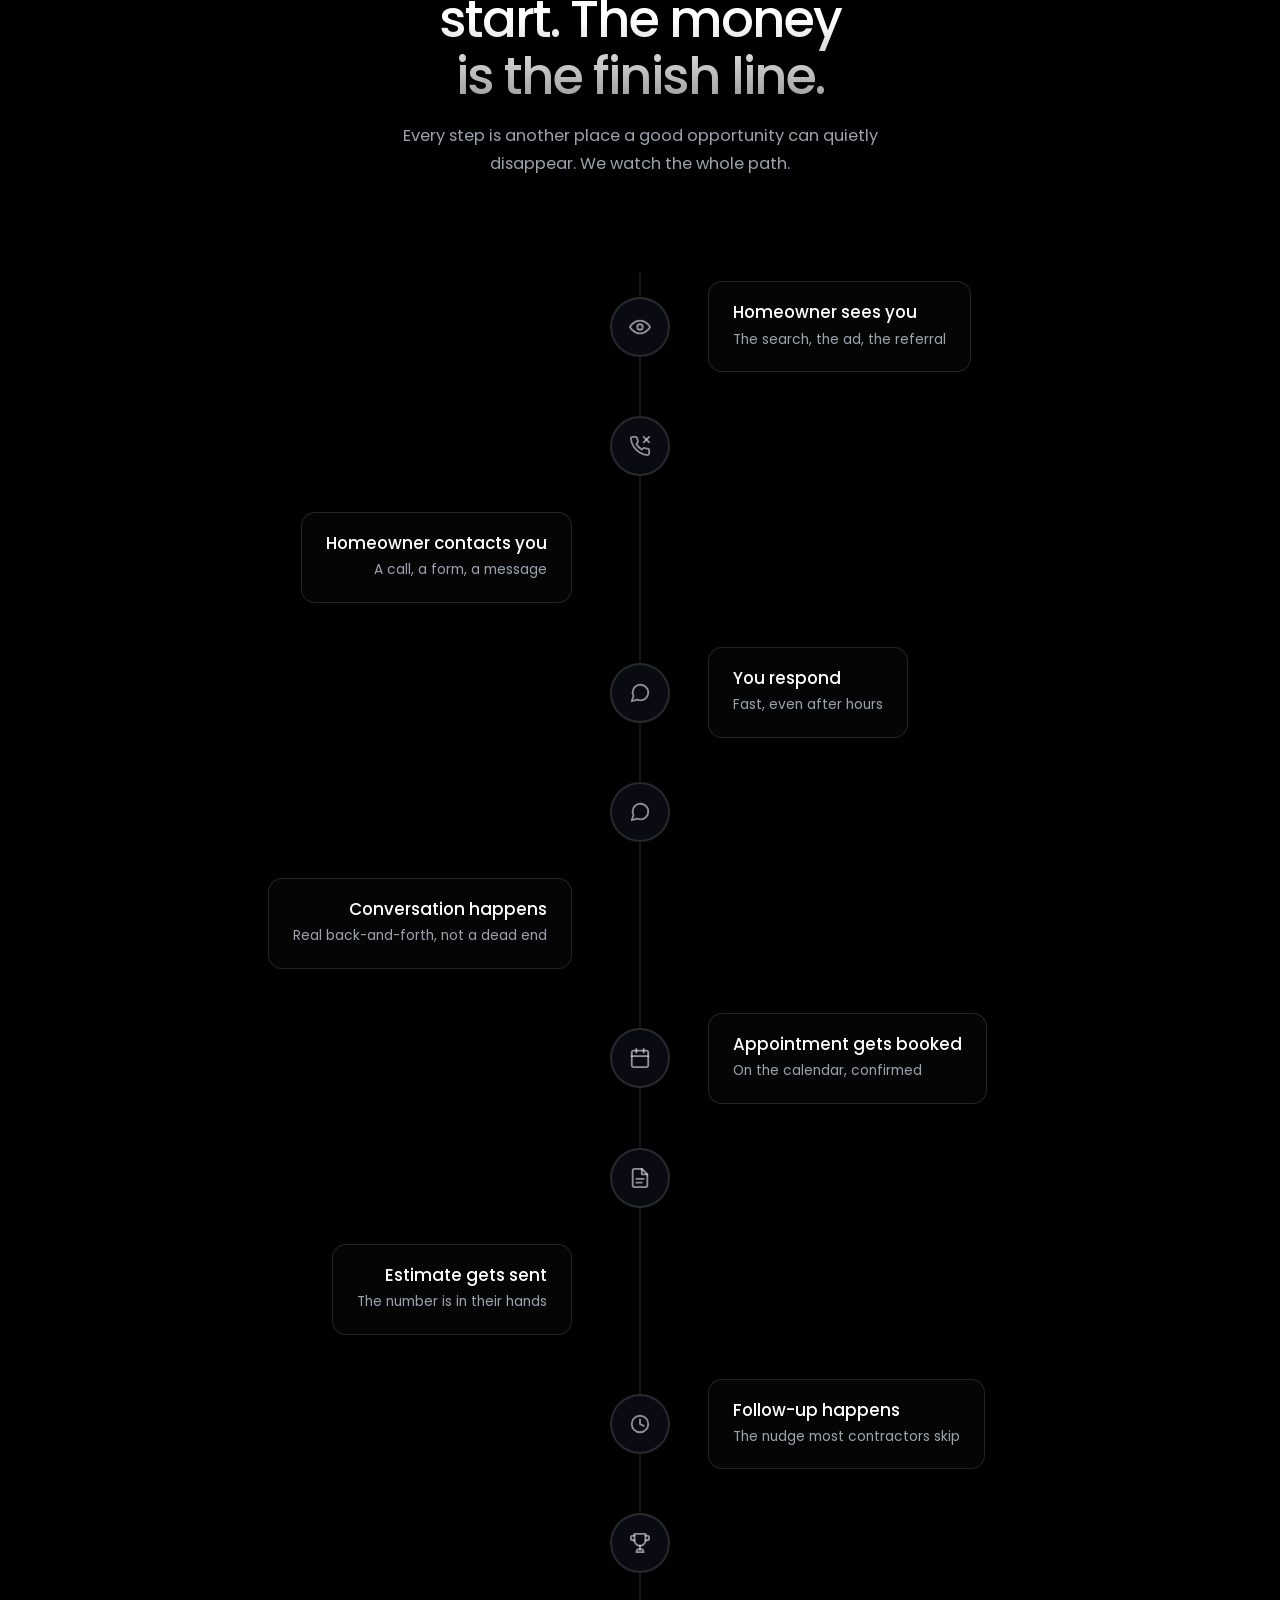
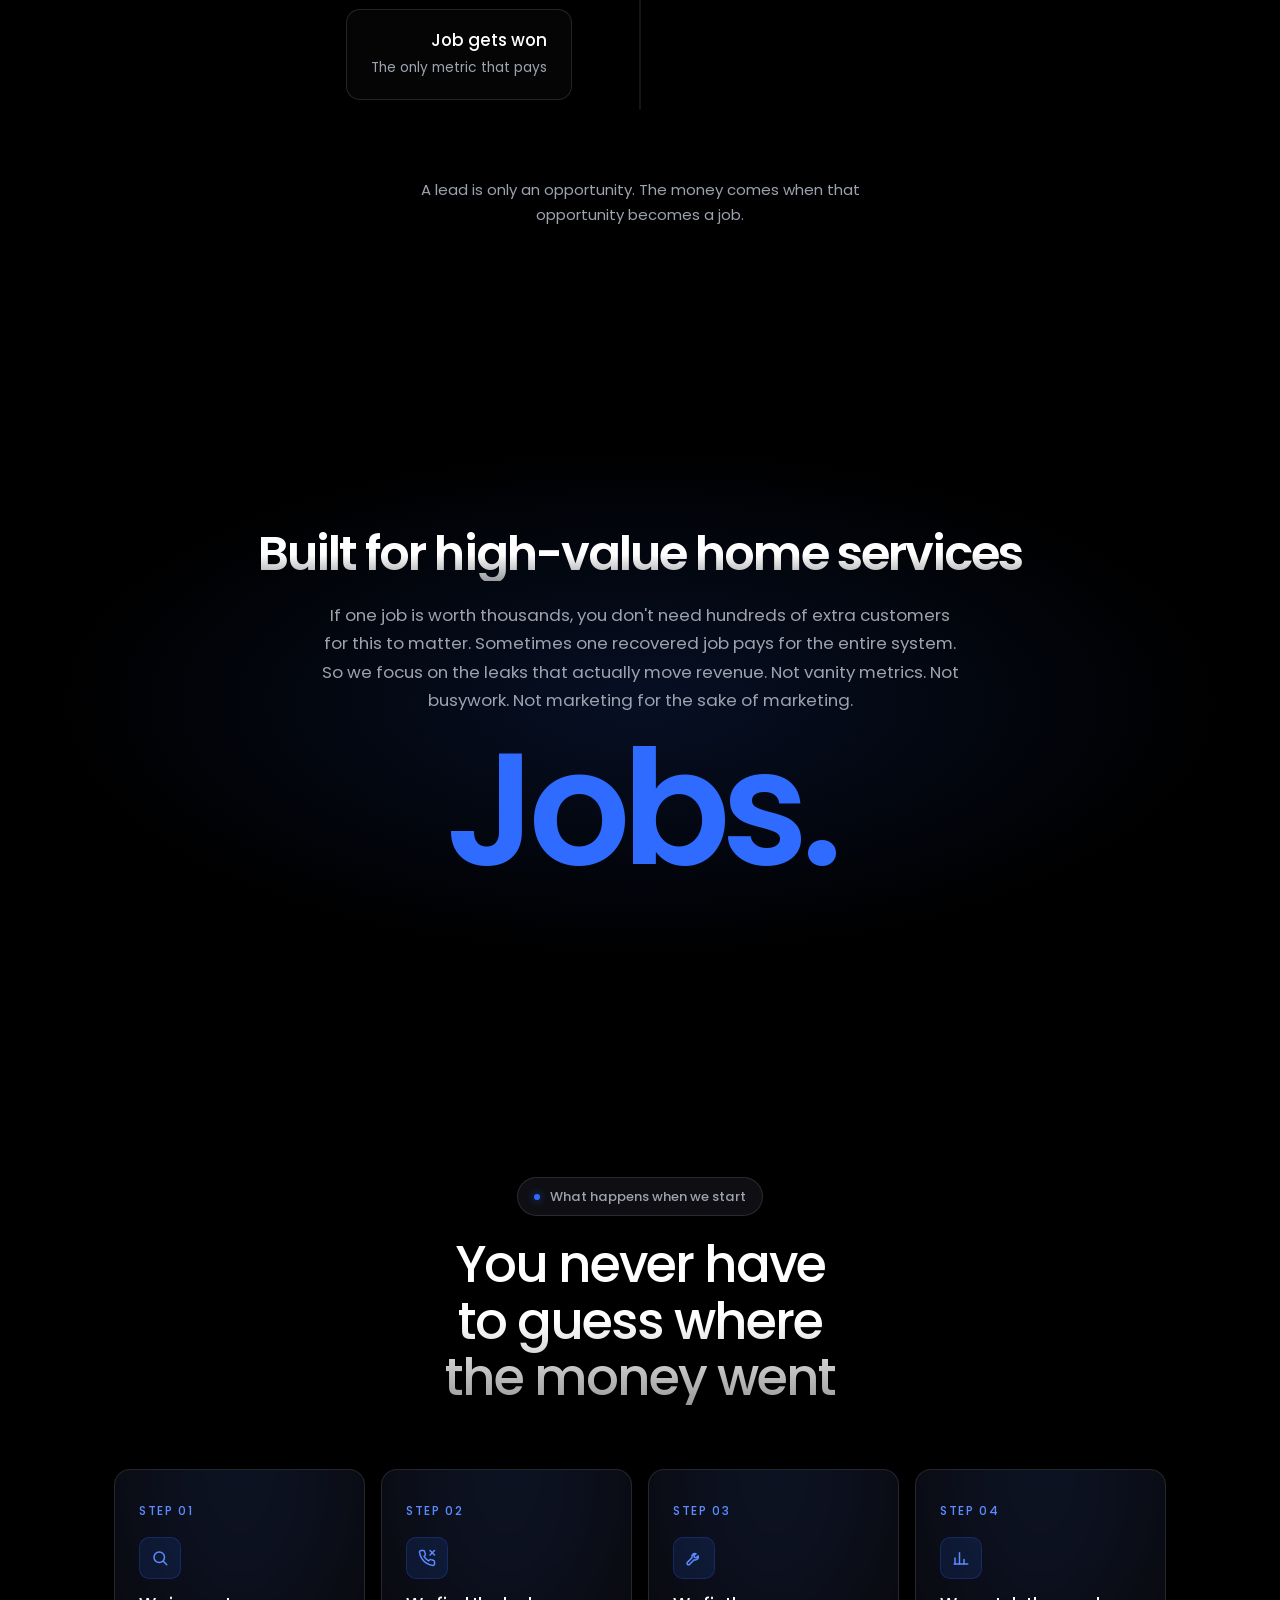
==== commit 4ed72352: "Real iPhone 16 mockup PNG, cleaner 'imagine' cards, condensed CTA, fixed trades card - Phones now us" ====
--- a/index.html
+++ b/index.html
@@ -208,9 +208,11 @@
 .imagine{ margin-top:clamp(44px,6vw,60px); display:grid; gap:14px }
 @media(min-width:760px){ .imagine{ grid-template-columns:1fr 1fr } }
 .im{ border:1px solid var(--border); border-radius:16px; padding:26px 28px; background:var(--panel); backdrop-filter:blur(10px) }
-.im .was{ display:block; color:var(--muted); text-decoration:line-through; text-decoration-color:rgba(255,106,114,.5); font-size:.93rem }
-.im .now{ display:flex; gap:10px; align-items:flex-start; margin-top:10px; color:#fff; font-weight:500; font-size:1.05rem; line-height:1.4 }
-.im .now .icon{ color:var(--blue-hi); flex:none; margin-top:3px }
+.im{ padding:24px 26px 24px; display:flex; flex-direction:column }
+.im .was{ display:block; color:var(--muted); font-size:.74rem; font-weight:600; text-transform:uppercase; letter-spacing:.14em; opacity:.65; margin-bottom:12px }
+.im .was::before{ content:"When "; opacity:.75 }
+.im .now{ display:block; color:#fff; font-weight:500; font-size:1.1rem; line-height:1.4 }
+.im .now .icon{ display:none }
 
 /* ============ TWO QUESTIONS ============ */
 .qs{ margin-top:clamp(40px,6vw,60px); display:grid; gap:16px }
@@ -288,6 +290,9 @@
 .cta-sec{ background:radial-gradient(ellipse 80% 70% at 50% 0%, rgba(47,107,255,.22), transparent 60%) }
 .cta-head{ text-align:center; max-width:46ch; margin-inline:auto; margin-bottom:40px }
 .cta-head h2{ font-size:clamp(2.2rem,5vw,3.4rem); font-weight:500; letter-spacing:-.04em; margin-top:18px }
+.cta-title{ max-width:16ch; margin-inline:auto; line-height:1.05 }
+.cta-title .hl{ display:inline-block; background:var(--majorelle-blue); color:#fff; padding:0 16px 4px; border-radius:16px;
+  -webkit-text-fill-color:#fff; background-clip:border-box; -webkit-background-clip:border-box }
 .cta-head p{ margin-top:18px; color:var(--muted); font-size:1.02rem; line-height:1.6 }
 .booking{ background:#fff; border-radius:20px; overflow:hidden; padding:8px; box-shadow:0 40px 90px -40px rgba(0,0,0,.9); max-width:900px; margin-inline:auto }
 .booking iframe{width:100%;border:none;min-height:740px;display:block}
@@ -353,39 +358,19 @@
   padding:6px 14px; border-radius:100px; border:1px solid var(--border); background:var(--panel) }
 .dot-r{width:8px;height:8px;border-radius:50%;background:#ff6a72;box-shadow:0 0 10px rgba(255,106,114,.7)}
 .dot-b{width:8px;height:8px;border-radius:50%;background:var(--blue);box-shadow:0 0 10px rgba(47,107,255,.8)}
-/* iPhone 16 — dynamic island, titanium body, side buttons */
-.phone{ width:100%; max-width:320px; aspect-ratio:9/19.5; border-radius:54px; padding:10px;
-  background:
-    linear-gradient(150deg, #3a3a44 0%, #1a1a22 22%, #0d0d13 55%, #232329 100%);
-  border:1px solid #2b2b33;
-  box-shadow:
-    0 70px 140px -50px rgba(0,0,0,.95),
-    0 30px 60px -30px rgba(0,0,0,.7),
-    inset 0 0 0 1.5px rgba(255,255,255,.05),
-    inset 0 2px 0 rgba(255,255,255,.06),
-    inset 0 -2px 0 rgba(0,0,0,.5);
-  position:relative;
+/* iPhone 16 — real PNG frame + content overlaid on screen area */
+.phone{ position:relative; width:100%; max-width:320px; aspect-ratio:415/843;
+  background: url("assets/img/iphone-16.png") center/contain no-repeat;
+  filter: drop-shadow(0 60px 90px rgba(0,0,0,.6)) drop-shadow(0 20px 40px rgba(0,0,0,.5));
 }
-/* left side buttons */
-.phone::before{ content:""; position:absolute; left:-3px; top:16%; width:3px; height:3.5%;
-  border-radius:2px 0 0 2px; background:linear-gradient(#4a4a52,#2a2a30);
-  box-shadow:0 6% 0 -1px #4a4a52, 0 12% 0 -1px #4a4a52 }
-/* right side button (power) */
-.phone::after{ content:""; position:absolute; right:-3px; top:28%; width:3px; height:11%;
-  border-radius:0 2px 2px 0; background:linear-gradient(#4a4a52,#2a2a30) }
-/* dynamic island */
-.phone-notch{ position:absolute; top:16px; left:50%; transform:translateX(-50%);
-  width:112px; height:32px; border-radius:20px; background:#000; z-index:3;
-  box-shadow:inset 0 0 0 1px rgba(255,255,255,.04), 0 2px 8px rgba(0,0,0,.6);
-}
-.phone-notch::after{ content:""; position:absolute; right:11px; top:50%; transform:translateY(-50%);
-  width:9px; height:9px; border-radius:50%;
-  background:radial-gradient(circle at 32% 32%, #1a2030 0%, #05070a 55%);
-  box-shadow:inset 0 0 0 1px rgba(120,140,180,.15), inset 0 0 4px rgba(60,90,140,.4);
-}
-.phone-screen{ height:100%; border-radius:44px; background:#000; padding:56px 16px 22px;
-  display:flex; flex-direction:column; gap:12px; overflow:hidden; position:relative;
-  box-shadow:inset 0 0 0 1px rgba(255,255,255,.02);
+.phone-notch{ display:none } /* PNG already has it */
+.phone-screen{ position:absolute;
+  top:1.5%; left:3.7%; right:3.7%; bottom:1.5%;
+  padding: 8.5% 5.5% 4%;
+  border-radius: 12%/6%;
+  overflow:hidden;
+  display:flex; flex-direction:column; gap:10px;
+  background:transparent;
 }
 .ps-status{ display:flex; justify-content:space-between; font-size:.72rem; color:var(--muted); padding:0 4px }
 .ps-status .sig{letter-spacing:1px}
@@ -463,12 +448,13 @@
 .trade-body b{ display:block; color:#fff; font-weight:500; font-size:1.05rem }
 .trade-body small{ display:block; color:var(--muted); font-size:.88rem; margin-top:6px; line-height:1.5 }
 .trade.more{ display:grid; place-items:center; background:linear-gradient(150deg,rgba(47,107,255,.14),rgba(47,107,255,.02)); border-color:rgba(47,107,255,.35) }
-.trade-more{ padding:32px; text-align:center; display:flex; flex-direction:column; gap:14px; align-items:center }
+.trade-more{ padding:36px 28px; text-align:center; display:flex; flex-direction:column; gap:14px; align-items:center; max-width:340px; margin-inline:auto }
+.tm-count{ display:inline-grid; place-items:center; width:56px; height:56px; border-radius:16px;
+  background:linear-gradient(135deg,#3B82F6,#085CF0); color:#fff; font-weight:600; font-size:1.4rem;
+  letter-spacing:-.02em; box-shadow:0 12px 30px -8px rgba(47,107,255,.55) }
 .trade-more b{ color:#fff; font-weight:500; font-size:1.05rem }
-.trade-chips{ list-style:none; padding:0; display:flex; flex-wrap:wrap; gap:8px; justify-content:center }
-.trade-chips li{ color:var(--ice); background:rgba(47,107,255,.10); border:1px solid rgba(47,107,255,.25);
-  padding:6px 12px; border-radius:100px; font-size:.82rem; font-weight:500 }
-.trade-more small{ color:var(--muted); font-size:.85rem }
+.tm-list{ color:var(--ice); font-size:.92rem; line-height:1.7; margin:0 }
+.trade-more small{ color:var(--muted); font-size:.85rem; margin-top:2px }
 
 /* ============ FOUNDER ============ */
 .founder{ background:radial-gradient(ellipse 55% 65% at 20% 40%, rgba(47,107,255,.14), transparent 60%) }
@@ -886,15 +872,10 @@
         </li>
         <li class="trade more">
           <div class="trade-more">
-            <b>And a few more</b>
-            <ul class="trade-chips">
-              <li>Waterproofing</li>
-              <li>Foundation repair</li>
-              <li>Epoxy &amp; concrete</li>
-              <li>Tree removal</li>
-              <li>Artificial turf</li>
-            </ul>
-            <small>Different trades. Same problem. Same fix.</small>
+            <span class="tm-count">+5</span>
+            <b>more trades we serve</b>
+            <p class="tm-list">Waterproofing · Foundation repair · Epoxy &amp; concrete · Tree removal · Artificial turf</p>
+            <small>Same problem, every one. Same fix.</small>
           </div>
         </li>
       </ul>
@@ -1192,8 +1173,7 @@
   <section class="section cta-sec" id="book">
     <div class="wrap">
       <div class="cta-head reveal">
-        <span class="pill"><span class="dot"></span>Ready when you are</span>
-        <h2 class="gradient-heading">Book your free business inspection</h2>
+        <h2 class="gradient-heading cta-title">Book your <span class="hl">free inspection</span></h2>
         <p>We'll look at your current process live and show you where opportunities are slipping away. If everything's already handled, we'll tell you. No pitch. No pressure.</p>
       </div>
       <div class="booking reveal">
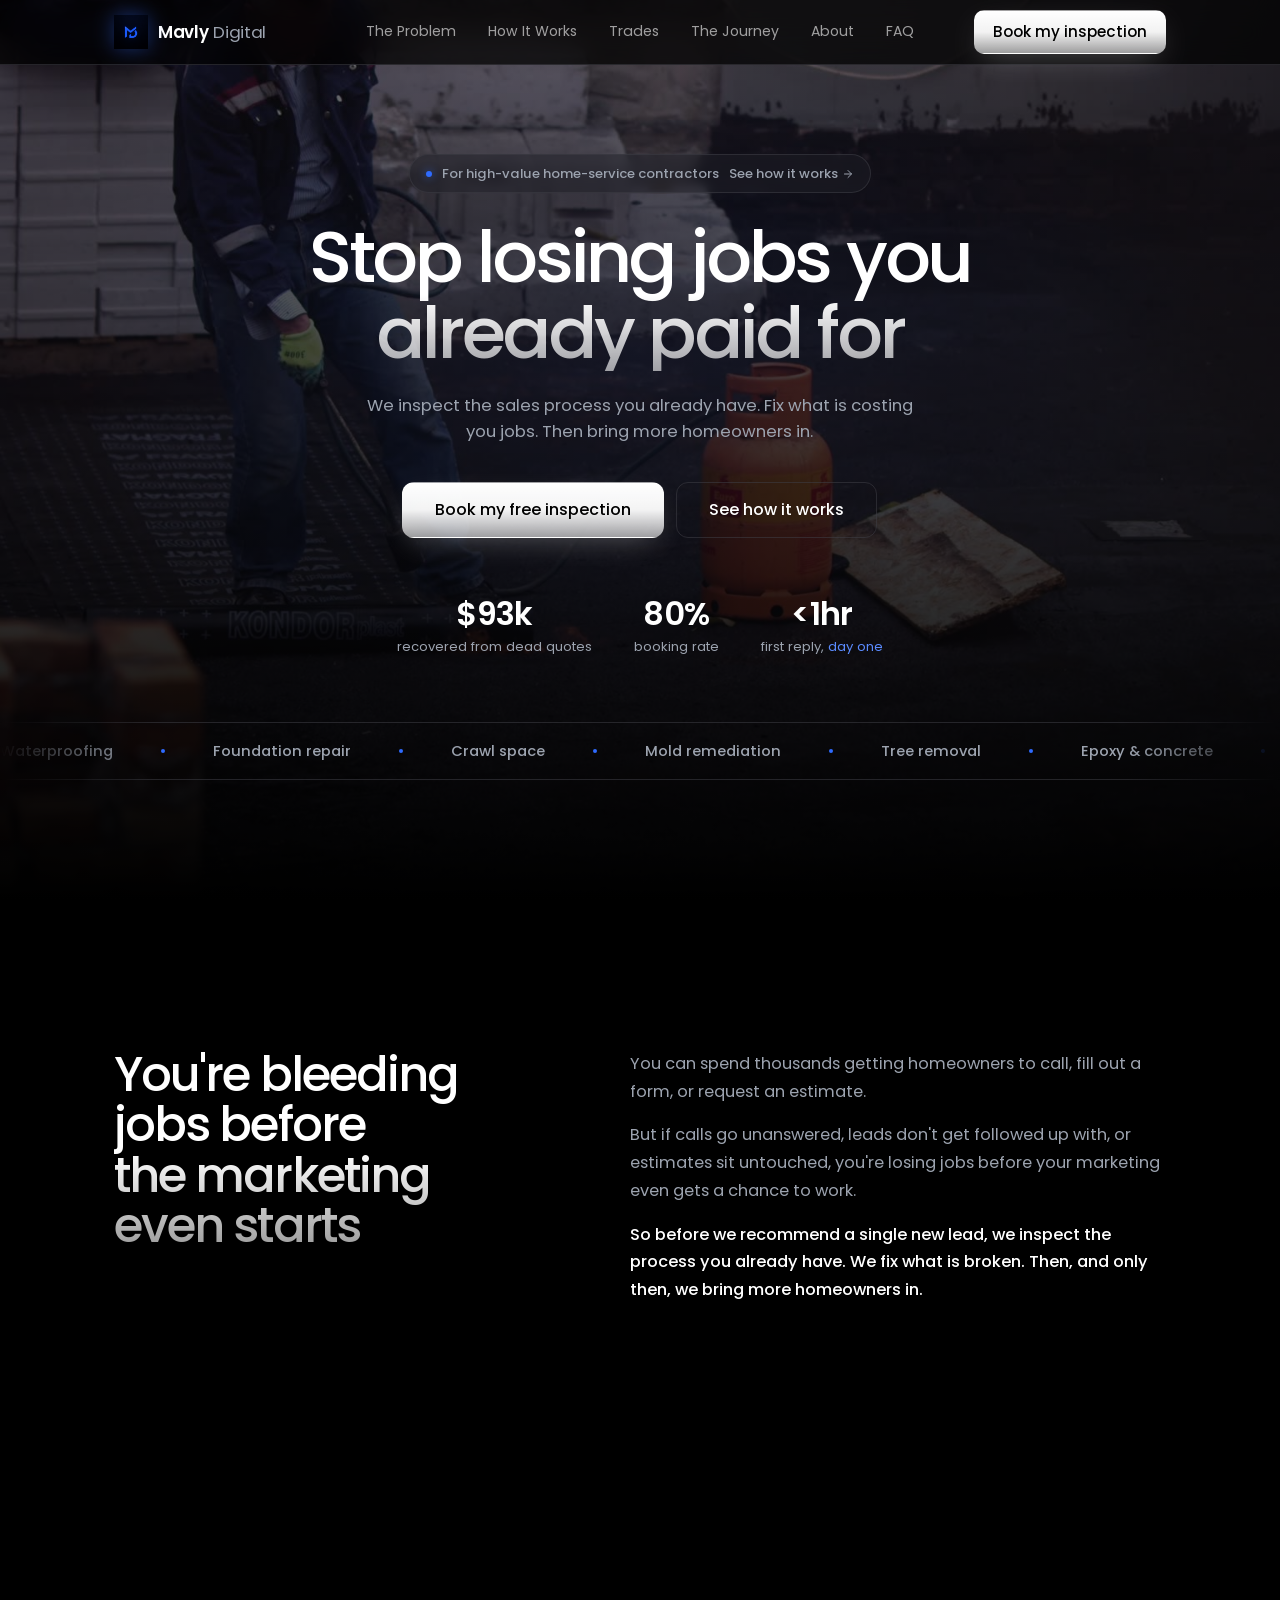
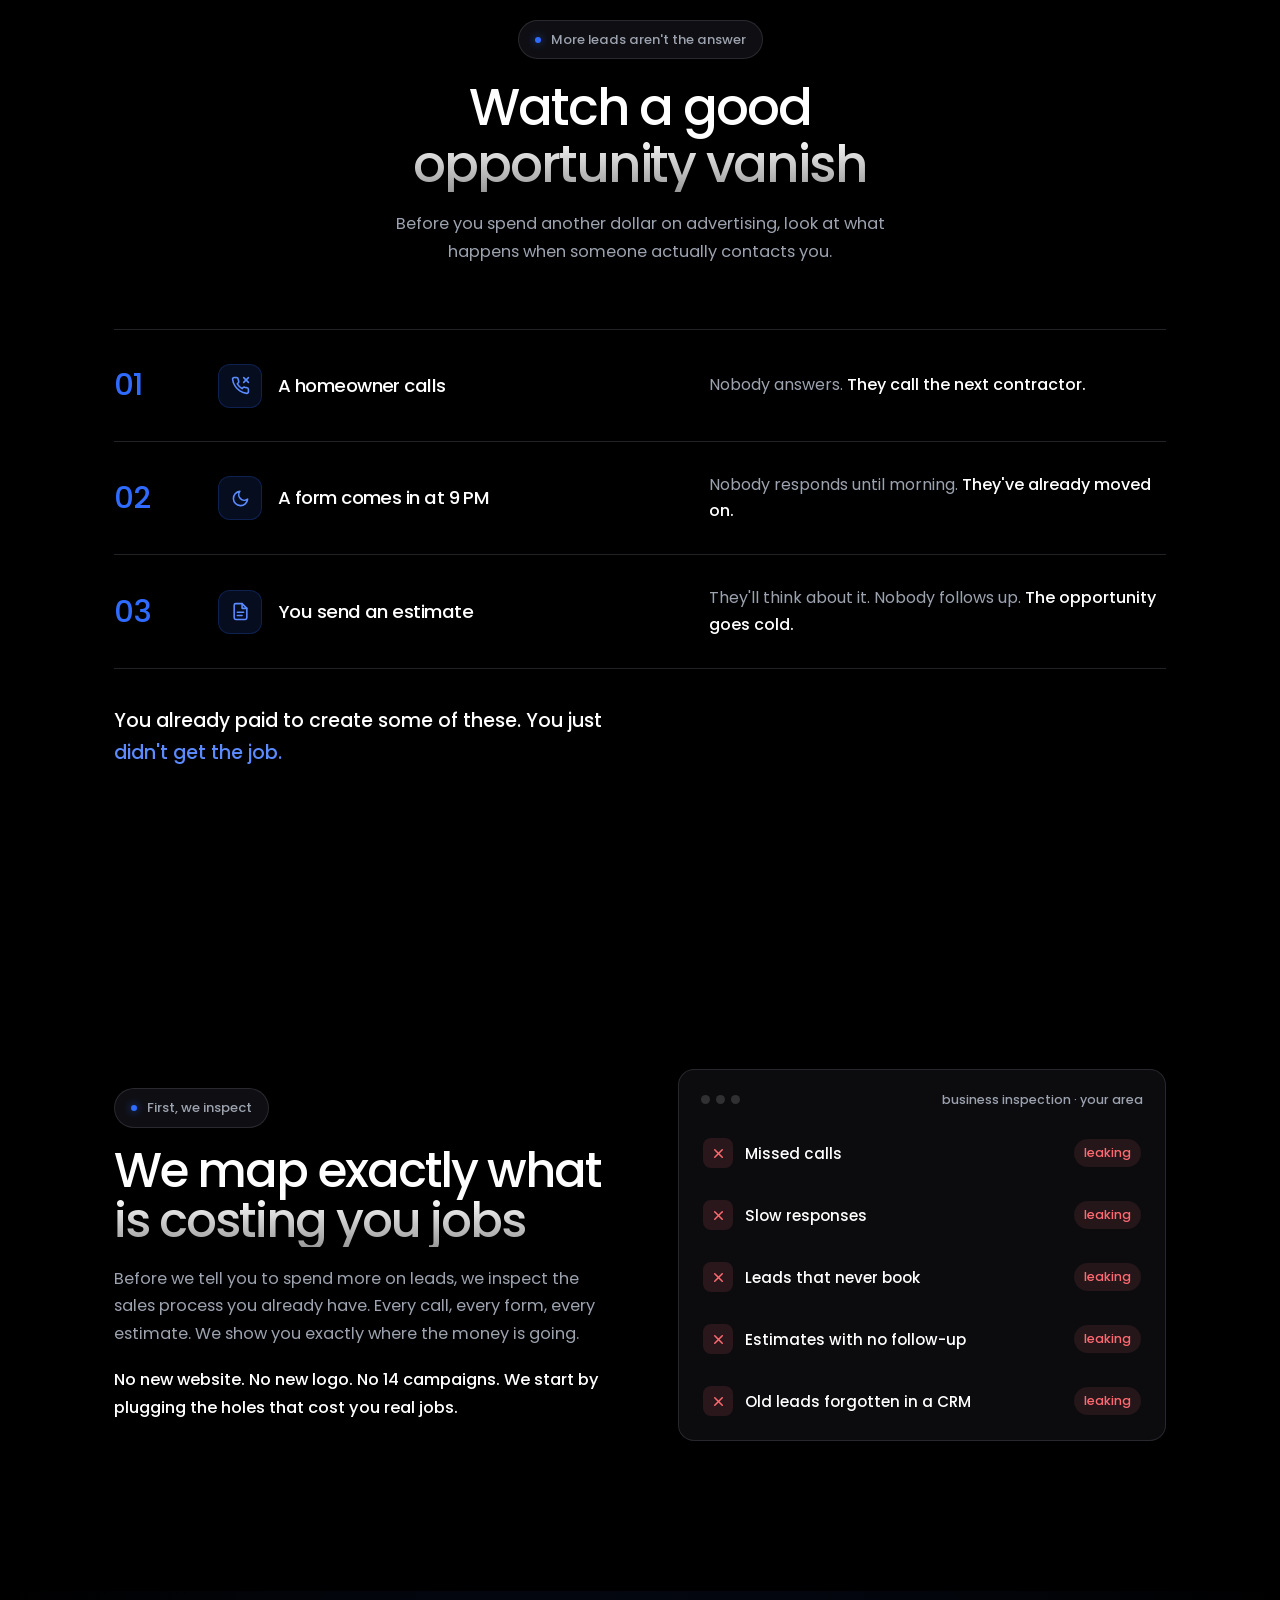
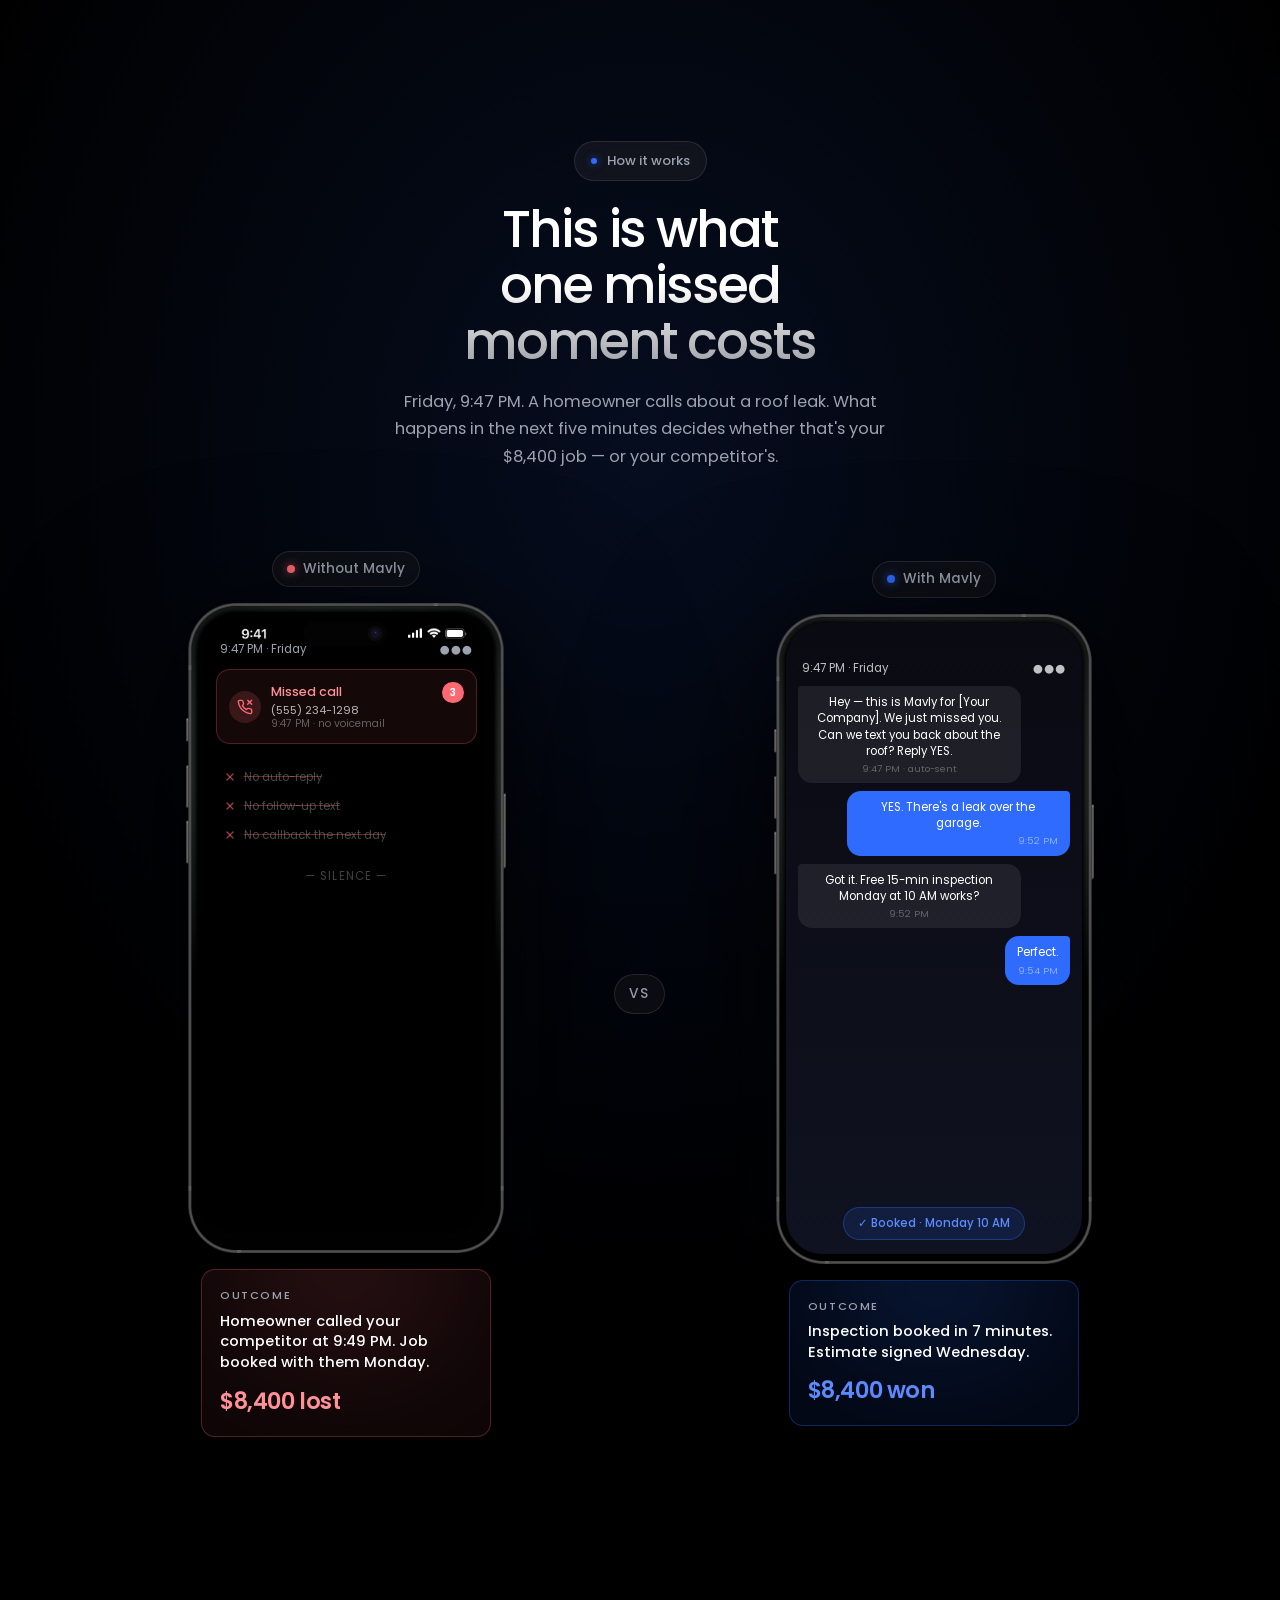
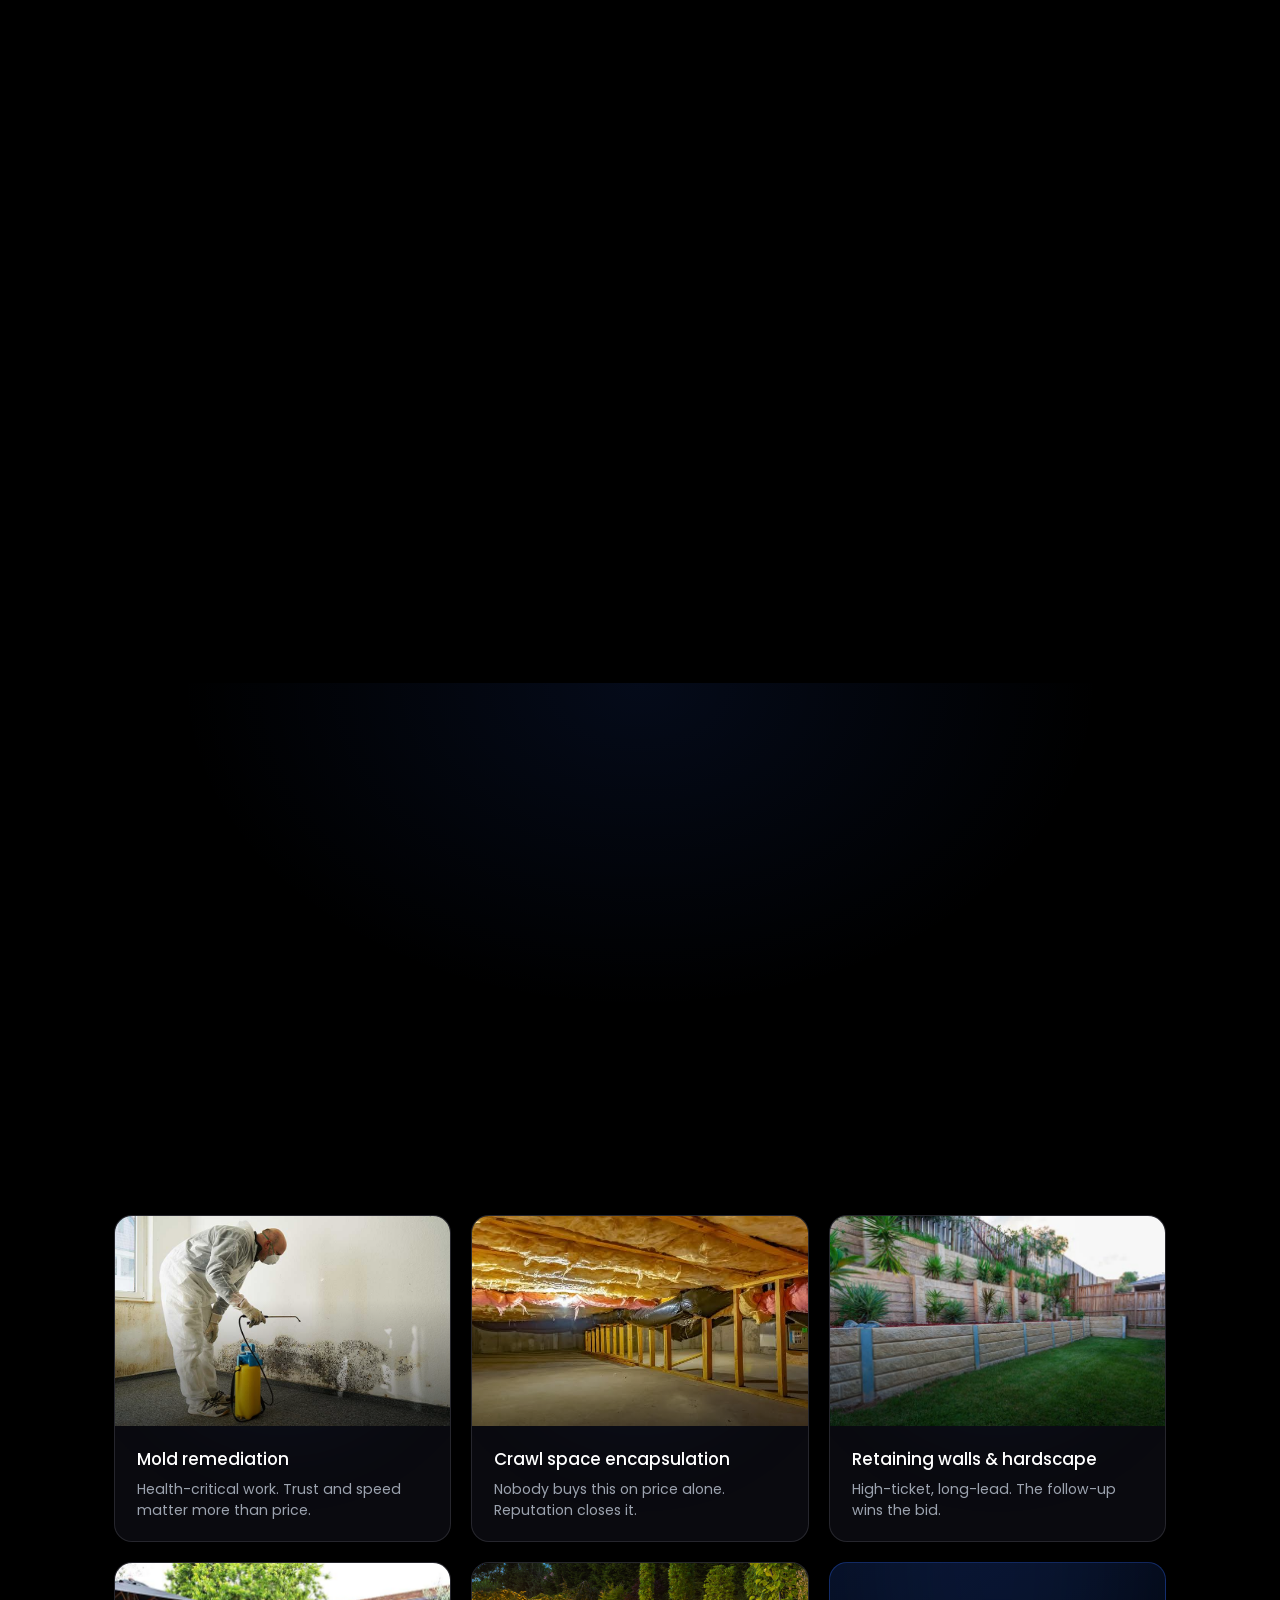
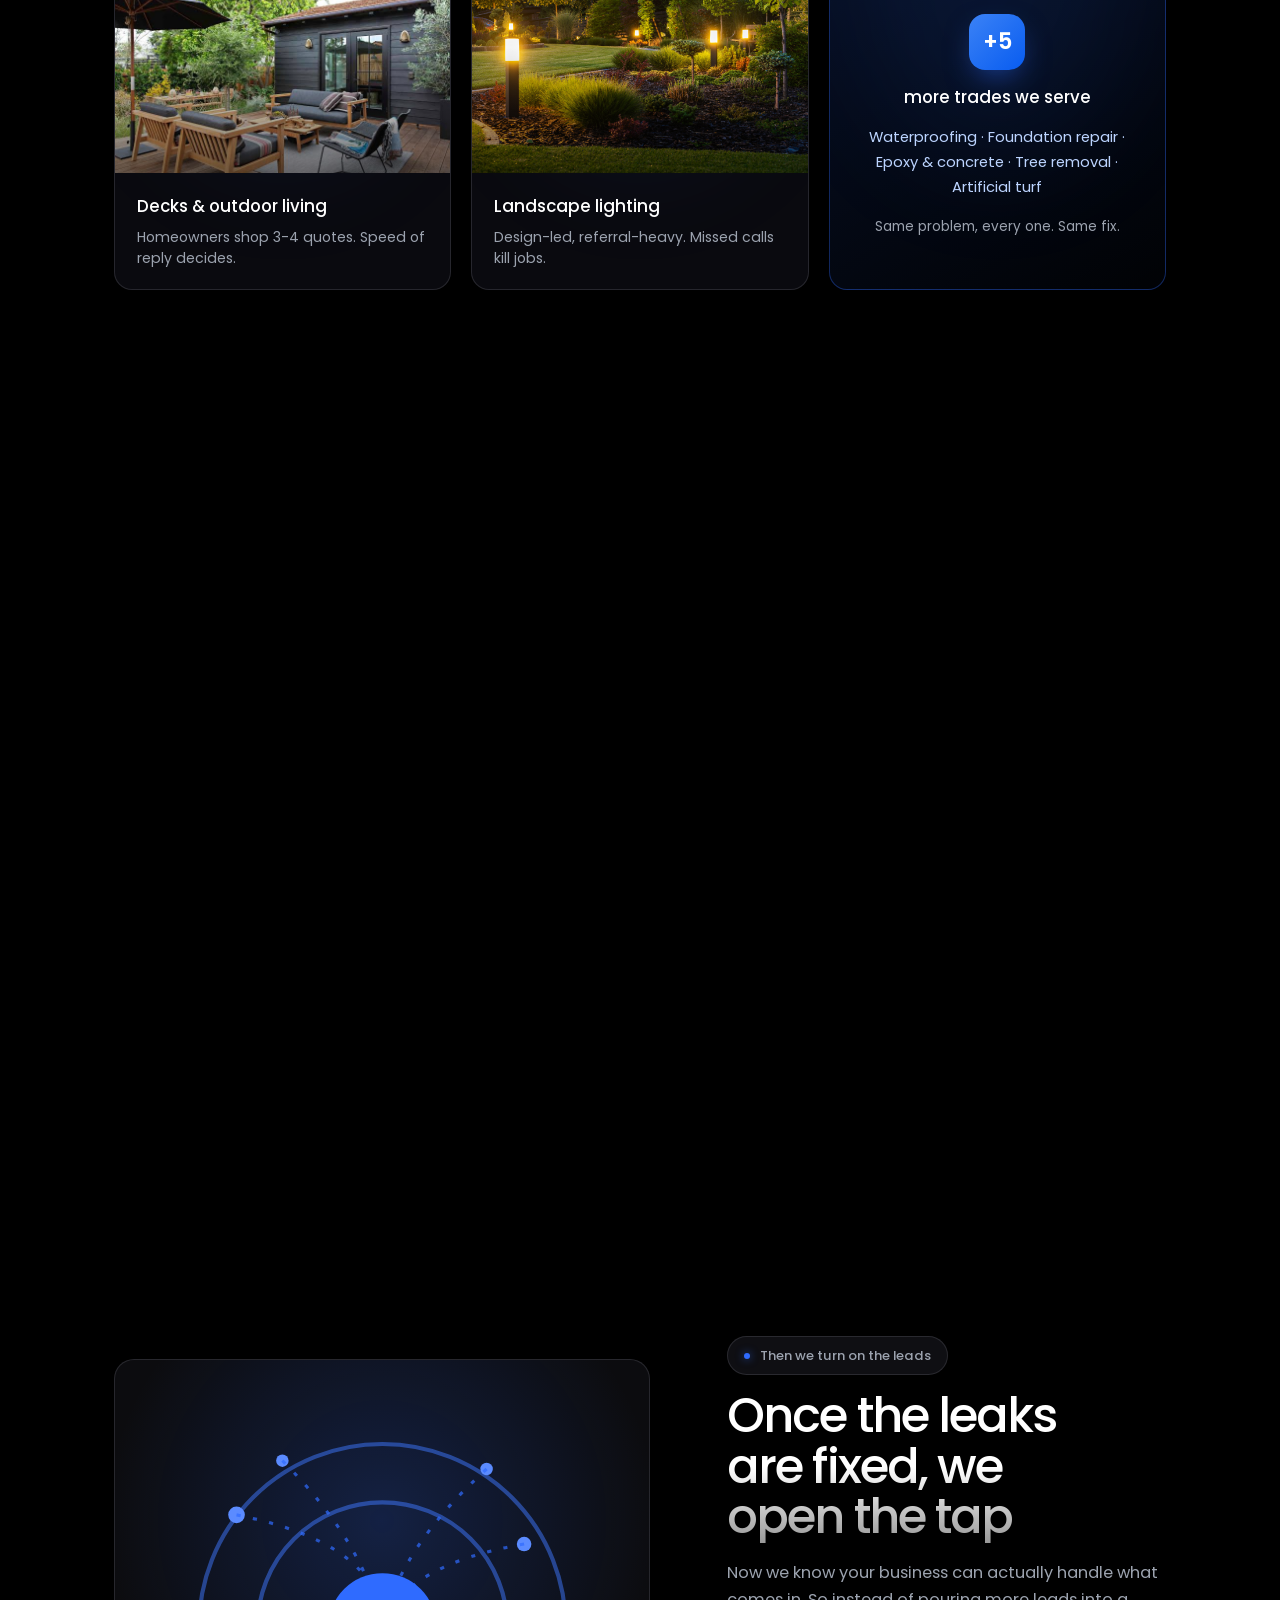
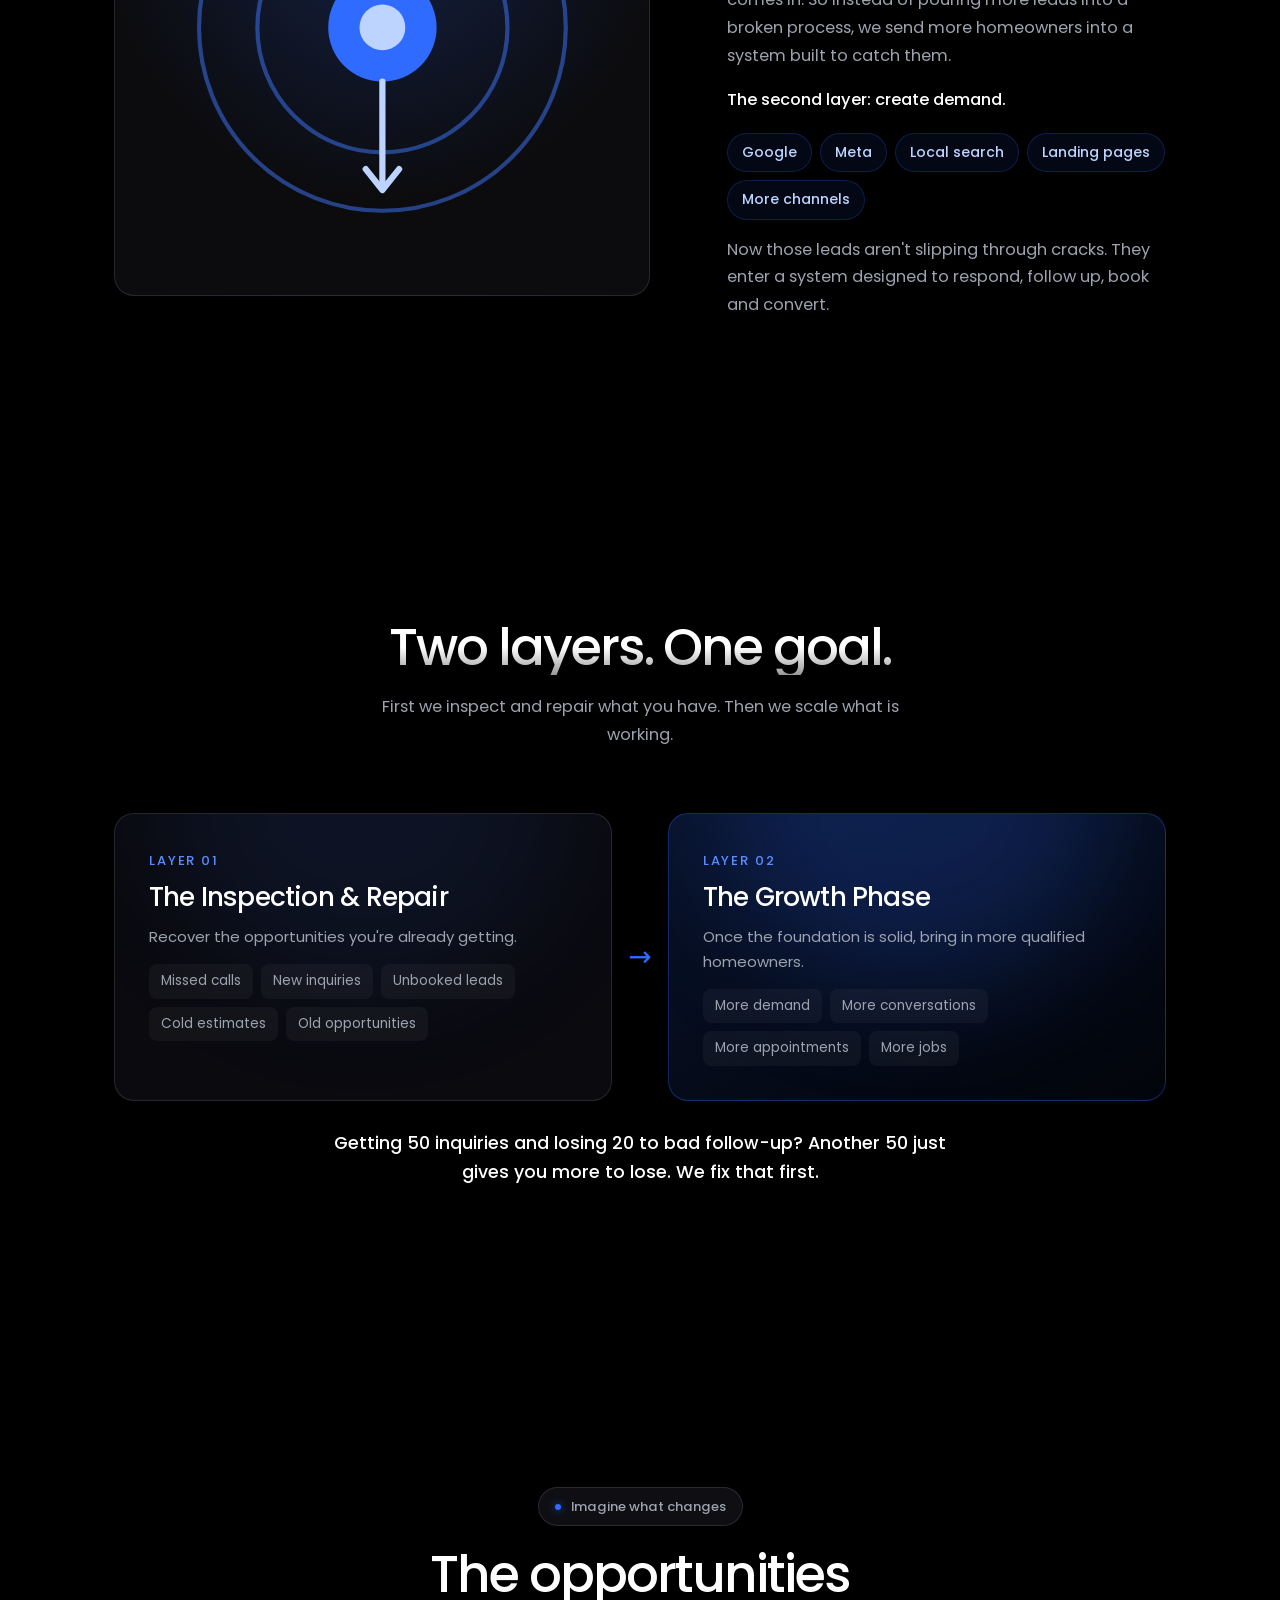
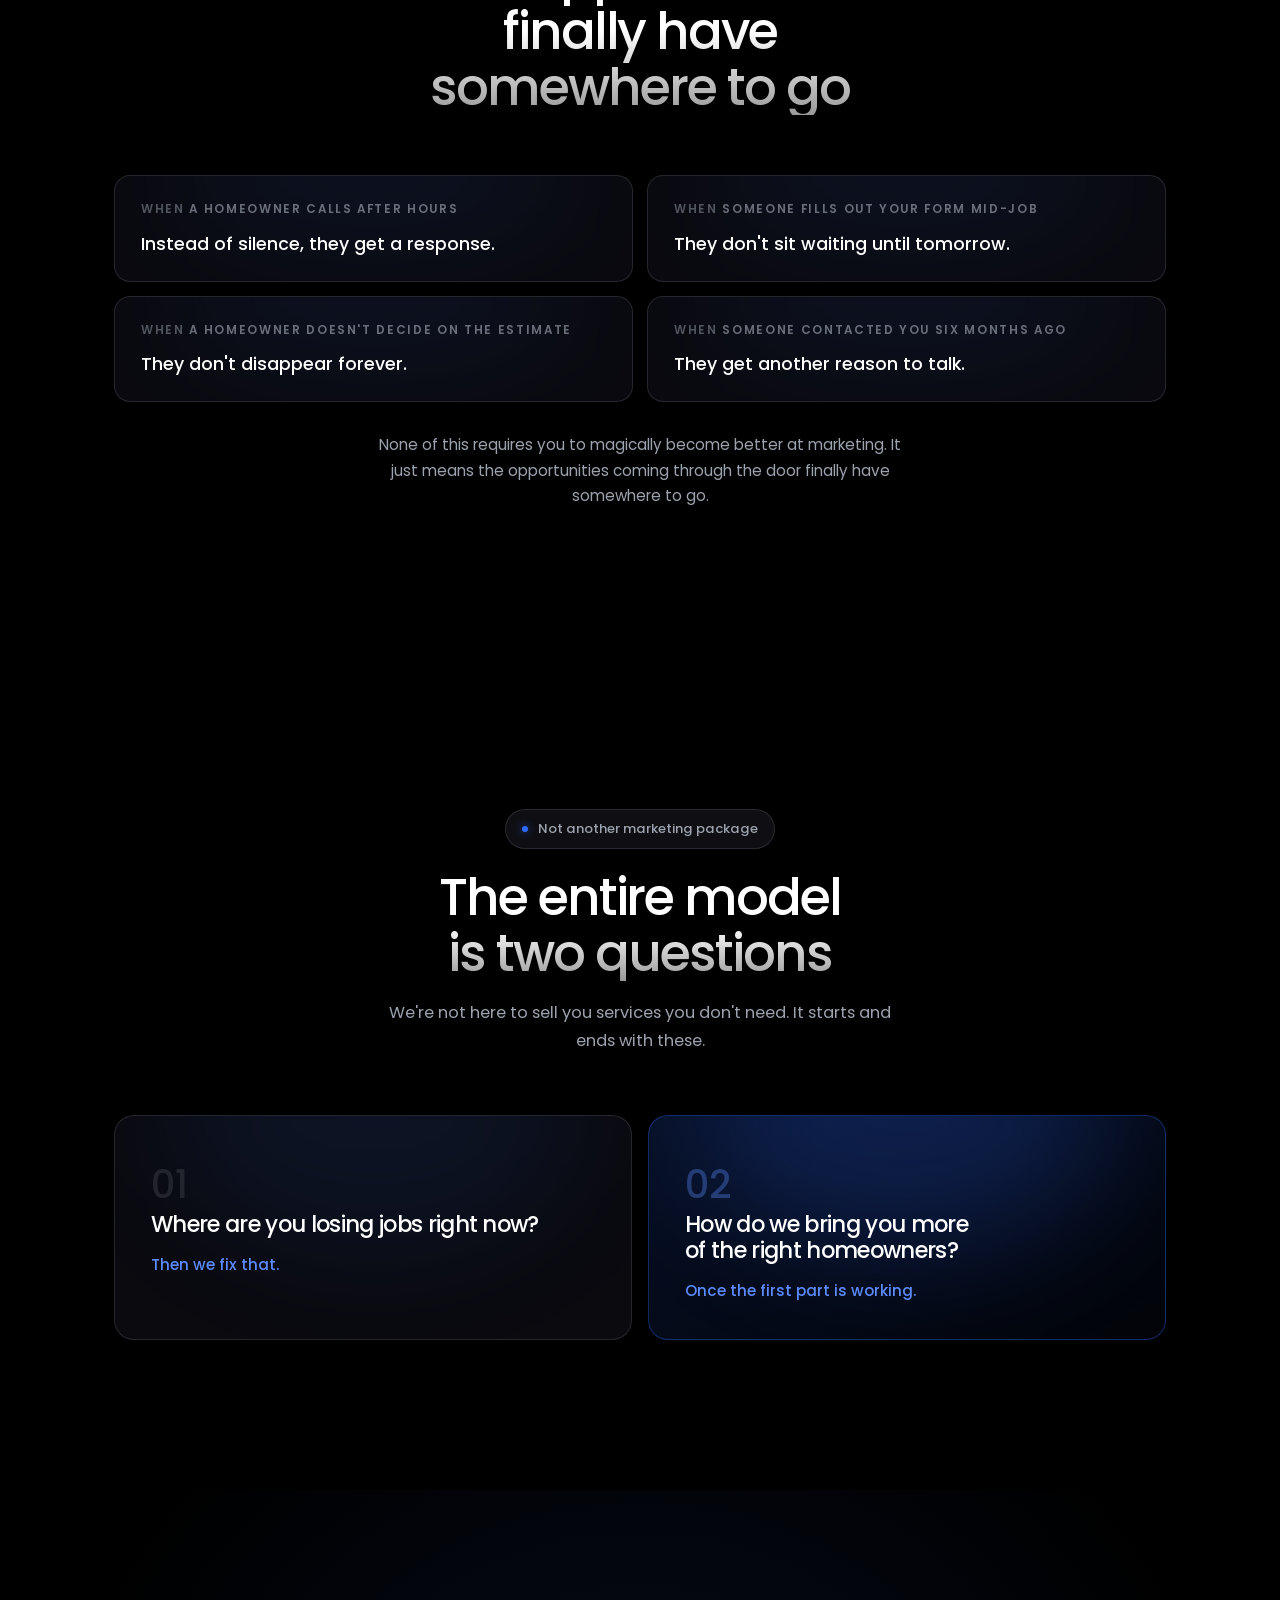
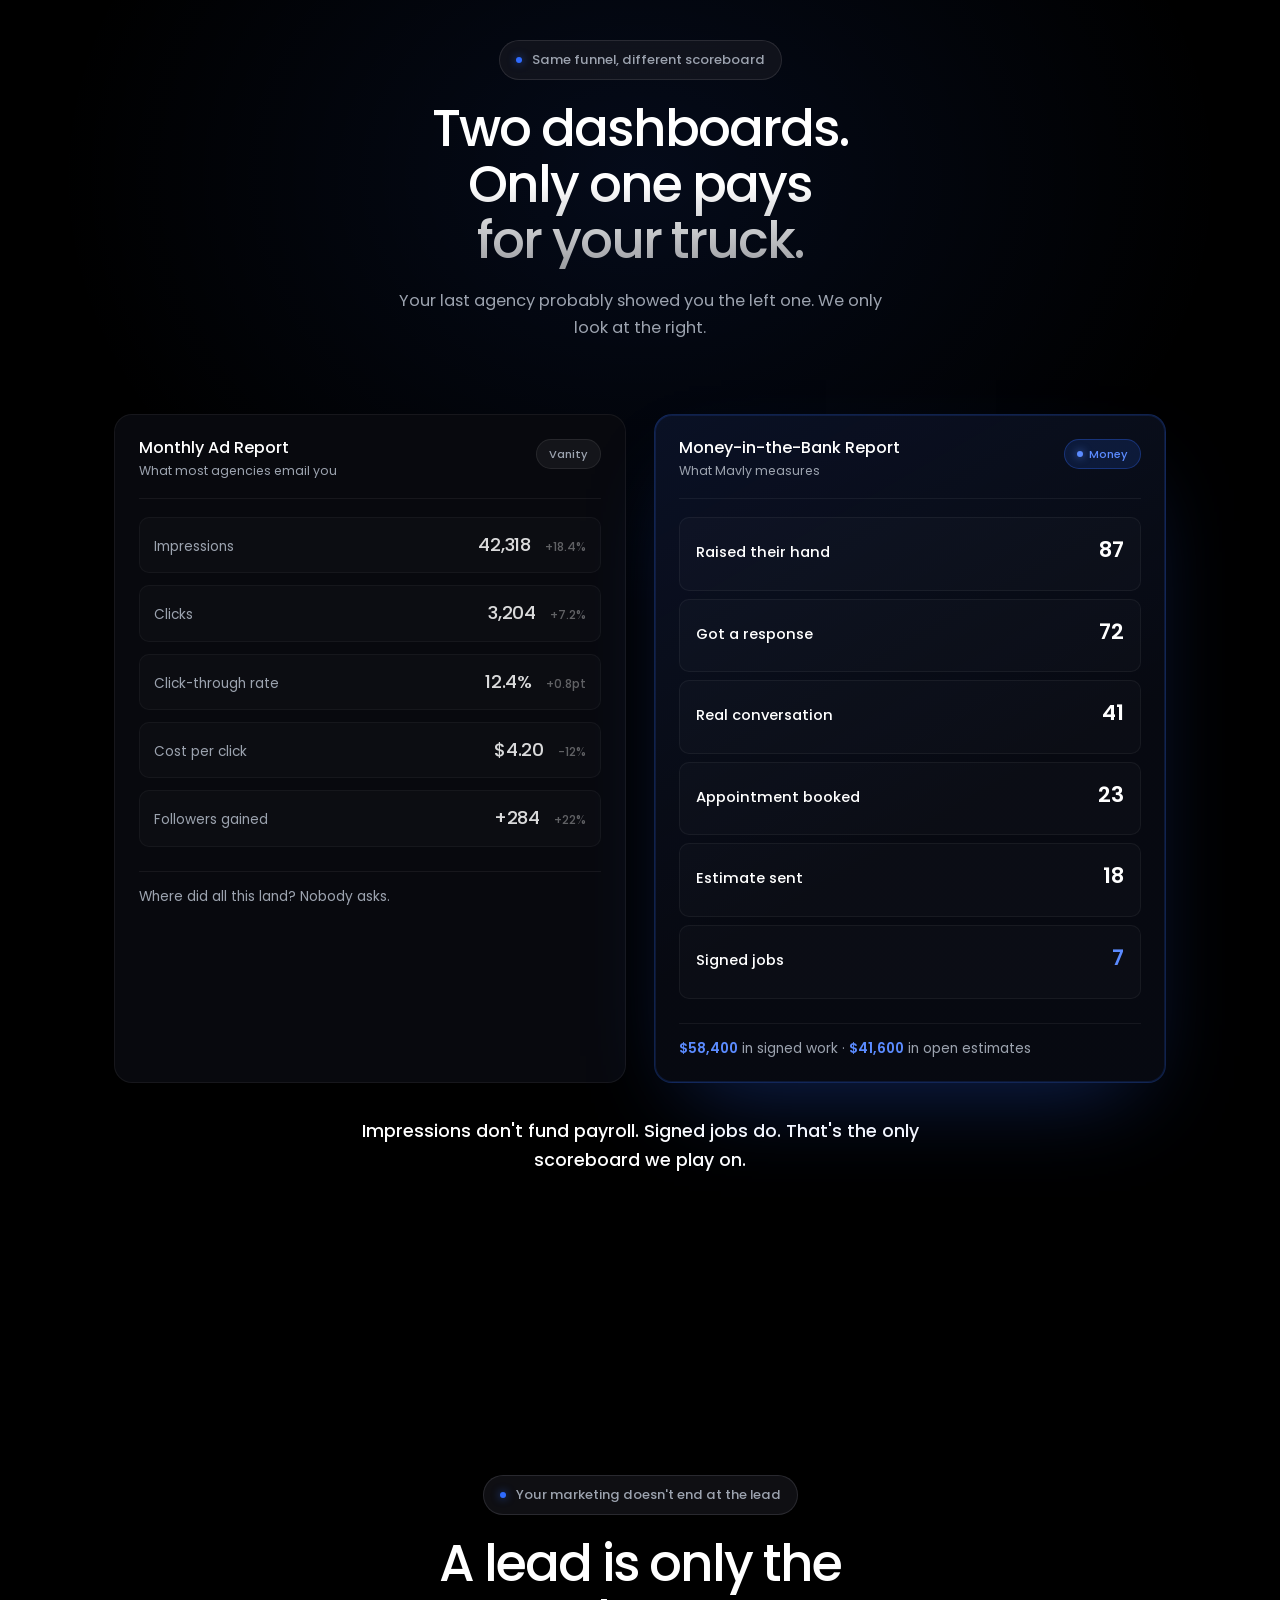
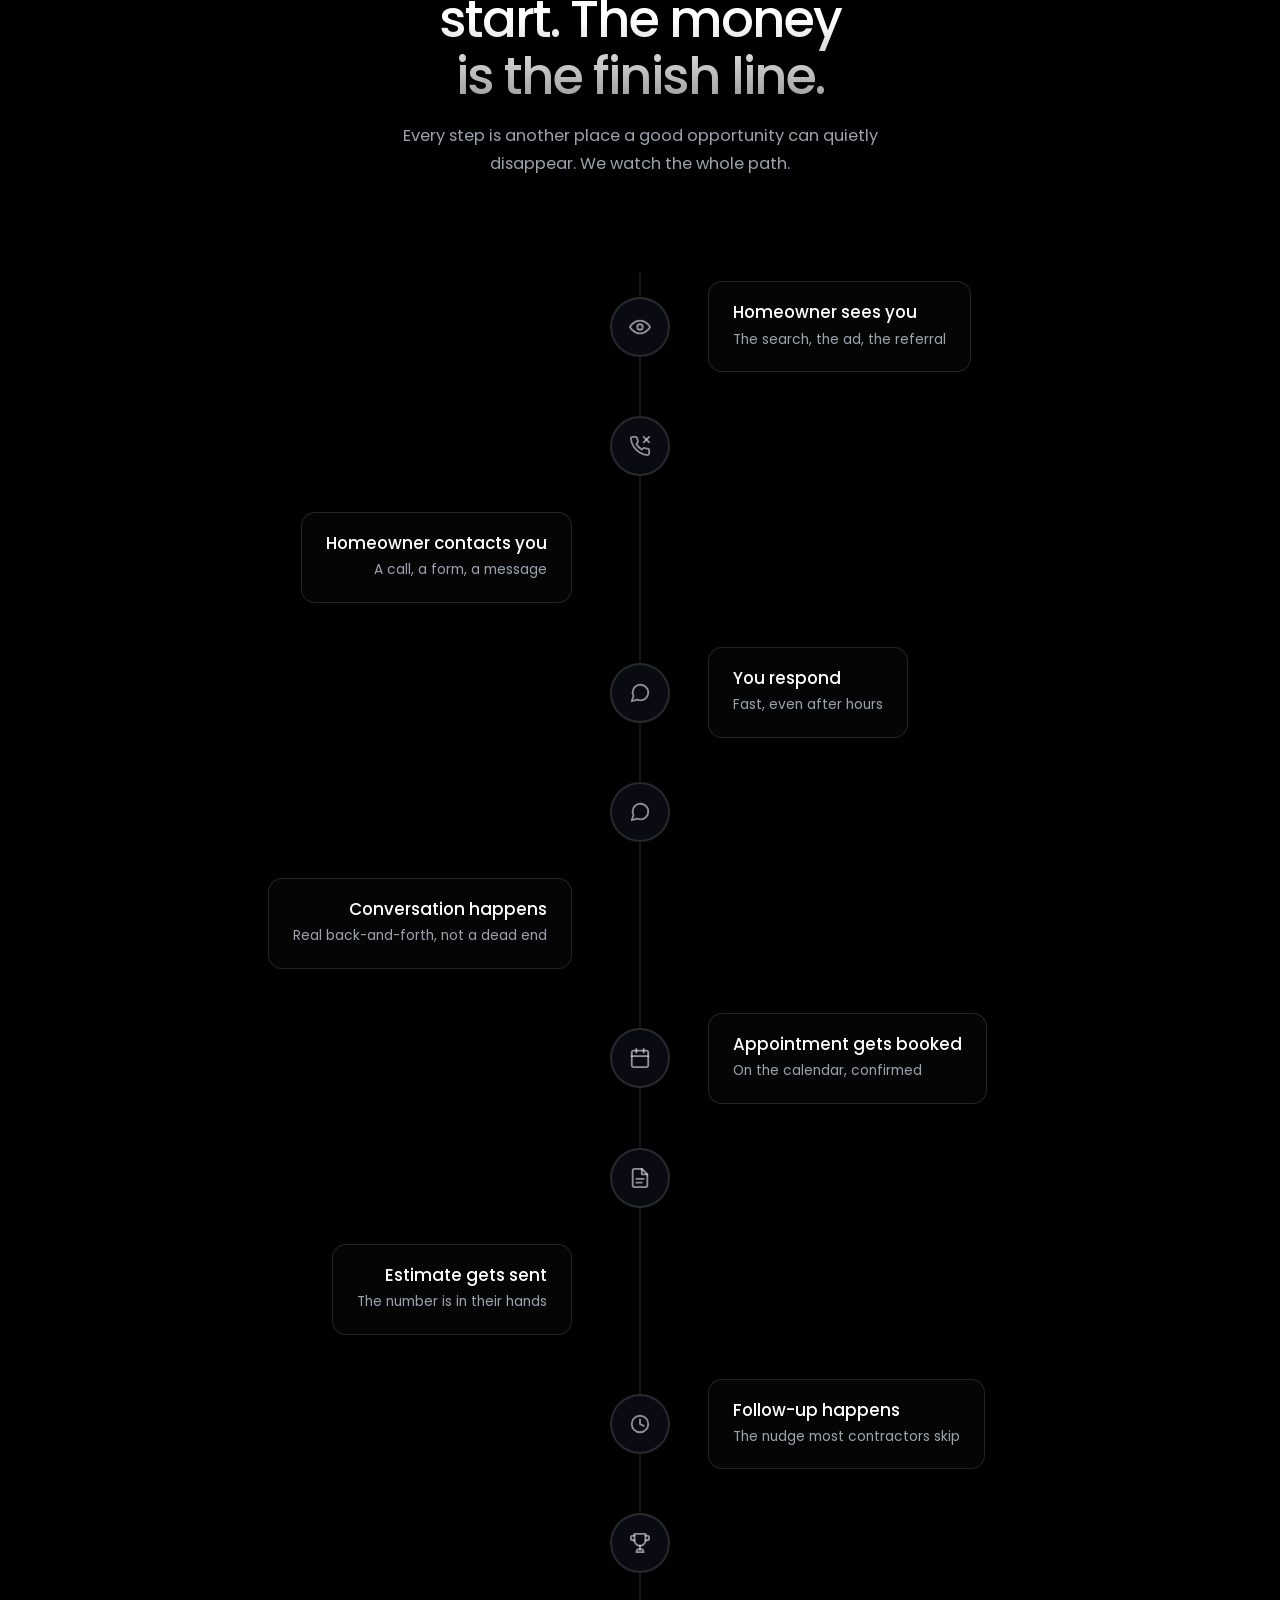
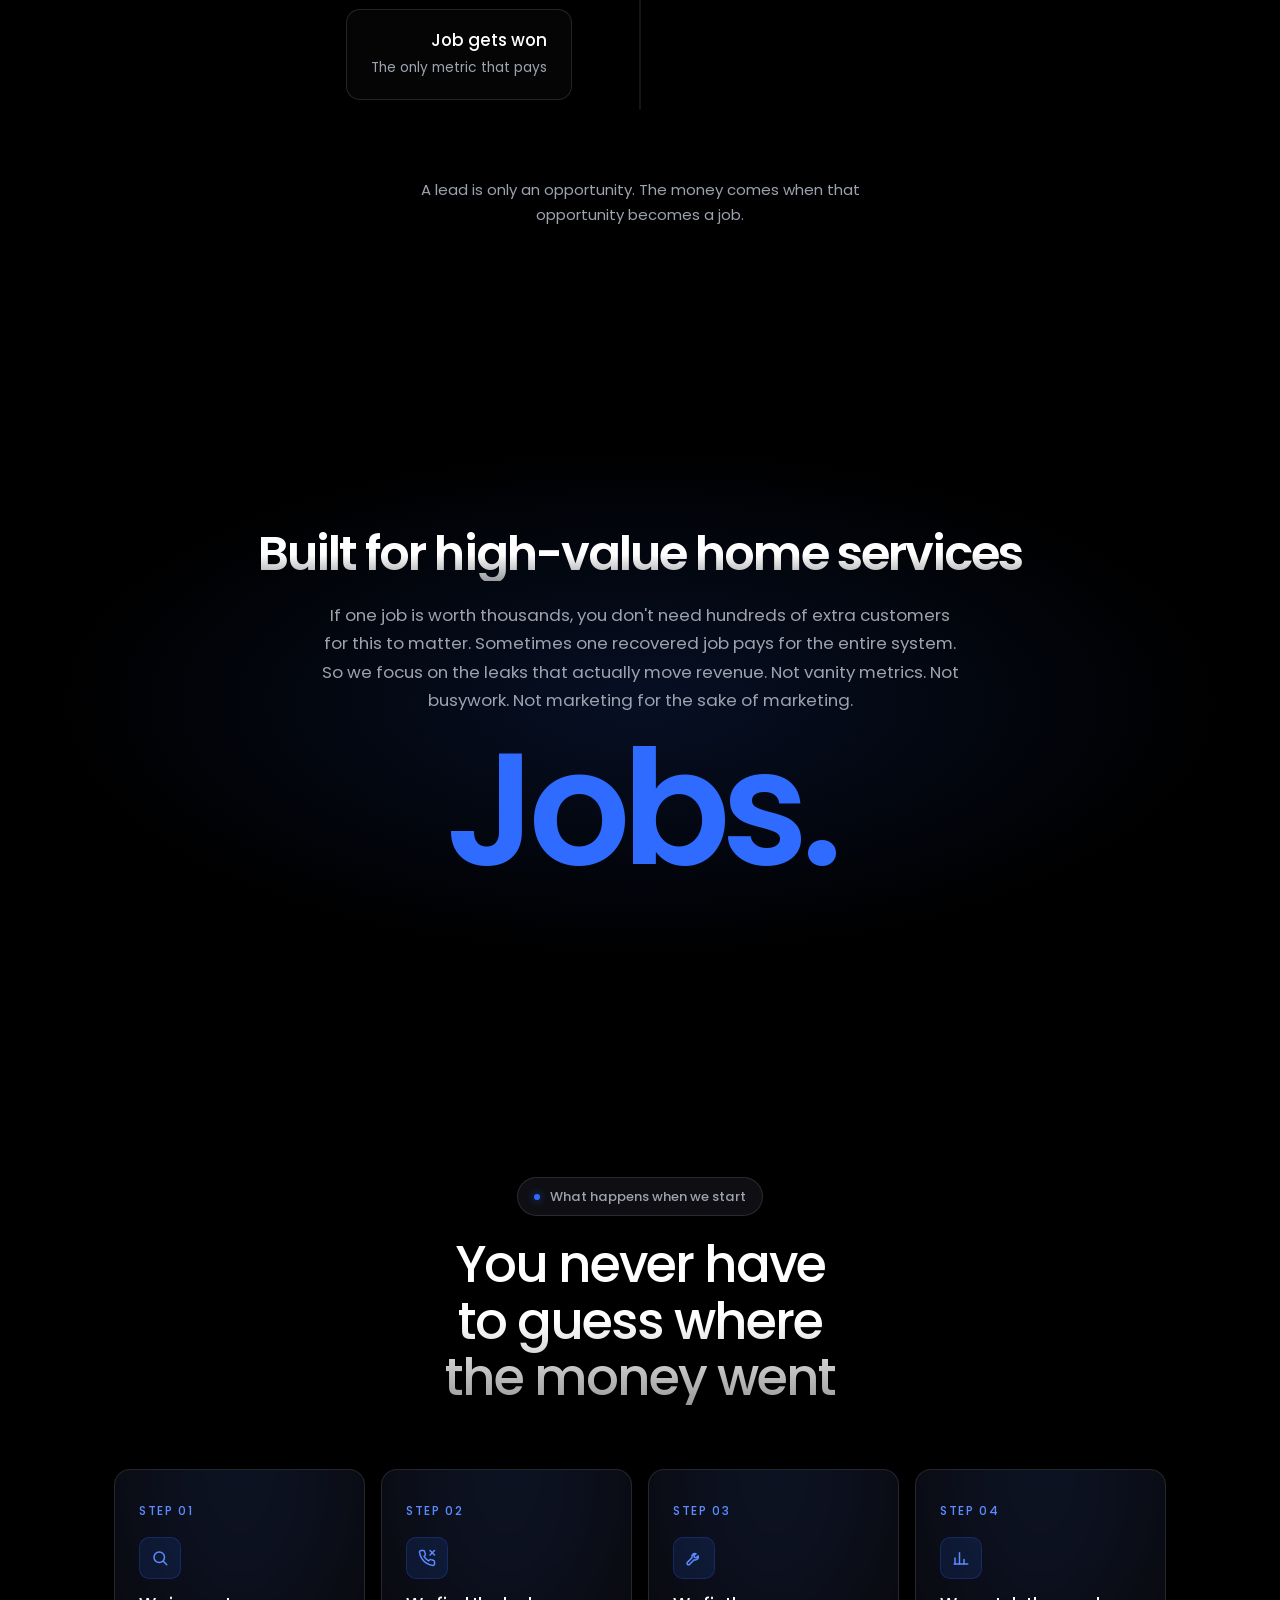
==== commit 757d442a: "Add Mavly Digital logo (PNG + SVG) to nav, footer, favicon - Copy logo.png (resized to 512px) and lo" ====
--- a/index.html
+++ b/index.html
@@ -5,7 +5,8 @@
 <meta name="viewport" content="width=device-width, initial-scale=1.0">
 <title>Mavly Digital — Stop Losing Jobs You Already Paid For</title>
 <meta name="description" content="We inspect the sales process high-value home-service contractors already have. Fix what is costing jobs. Then bring more homeowners in. Book your free business inspection.">
-<link rel="shortcut icon" href="./favicon.svg" type="image/svg+xml">
+<link rel="icon" href="assets/img/logo-icon.png" type="image/png">
+<link rel="apple-touch-icon" href="assets/img/logo-icon.png">
 <link rel="preconnect" href="https://fonts.googleapis.com">
 <link rel="preconnect" href="https://fonts.gstatic.com" crossorigin>
 <link href="https://fonts.googleapis.com/css2?family=Poppins:wght@400;500;600;700&display=swap" rel="stylesheet">
@@ -72,8 +73,12 @@
 .nav{ position:fixed; top:0; left:0; right:0; z-index:100; border-bottom:1px solid var(--border);
   background:rgba(0,0,0,.72); backdrop-filter:blur(14px); -webkit-backdrop-filter:blur(14px); }
 .nav .wrap{ display:flex; align-items:center; justify-content:space-between; height:64px; position:relative }
-.brand{ font-weight:600; font-size:1.1rem; color:#fff; display:flex; align-items:center; gap:8px; z-index:2 }
-.brand .brand-dot{width:8px;height:8px;border-radius:50%;background:var(--blue);box-shadow:0 0 10px rgba(47,107,255,.8)}
+.brand{ display:inline-flex; align-items:center; gap:10px; z-index:2; text-decoration:none; color:#fff }
+.brand-logo{ width:34px; height:34px; display:block; object-fit:contain; filter:drop-shadow(0 0 10px rgba(47,107,255,.4)) }
+.brand-word{ font-weight:600; font-size:1.05rem; letter-spacing:-.02em; line-height:1; color:#fff }
+.brand-word-sub{ font-weight:400; color:var(--muted); margin-left:5px }
+.footer .brand-logo{ width:30px; height:30px }
+.footer .brand-word{ font-size:1rem }
 .nav-links{ display:none; gap:32px; position:absolute; left:50%; top:50%; transform:translate(-50%,-50%) }
 .nav-links a{ color:rgba(255,255,255,.6); font-size:.88rem; transition:color .2s }
 .nav-links a:hover{ color:#fff }
@@ -613,7 +618,7 @@
 <!-- NAV -->
 <header class="nav">
   <div class="wrap">
-    <a href="#top" class="brand"><span class="brand-dot"></span> Mavly</a>
+    <a href="#top" class="brand"><img class="brand-logo" src="assets/img/logo.png" alt="Mavly Digital" width="36" height="36"><span class="brand-word">Mavly<span class="brand-word-sub">Digital</span></span></a>
     <nav class="nav-links">
       <a href="#problem">The Problem</a>
       <a href="#capture">How It Works</a>
@@ -1216,7 +1221,7 @@
   <div class="wrap">
     <div class="foot-top">
       <div class="foot-brand">
-        <a href="#top" class="brand"><span class="brand-dot"></span> Mavly</a>
+        <a href="#top" class="brand"><img class="brand-logo" src="assets/img/logo.png" alt="Mavly Digital" width="36" height="36"><span class="brand-word">Mavly<span class="brand-word-sub">Digital</span></span></a>
         <p>We inspect the sales process high-value contractors already have. Fix what is costing them jobs. Then bring in more qualified homeowners. You do the work. We run the system.</p>
         <a href="mailto:hello@mavlydigital.com" class="mail">hello@mavlydigital.com</a>
       </div>
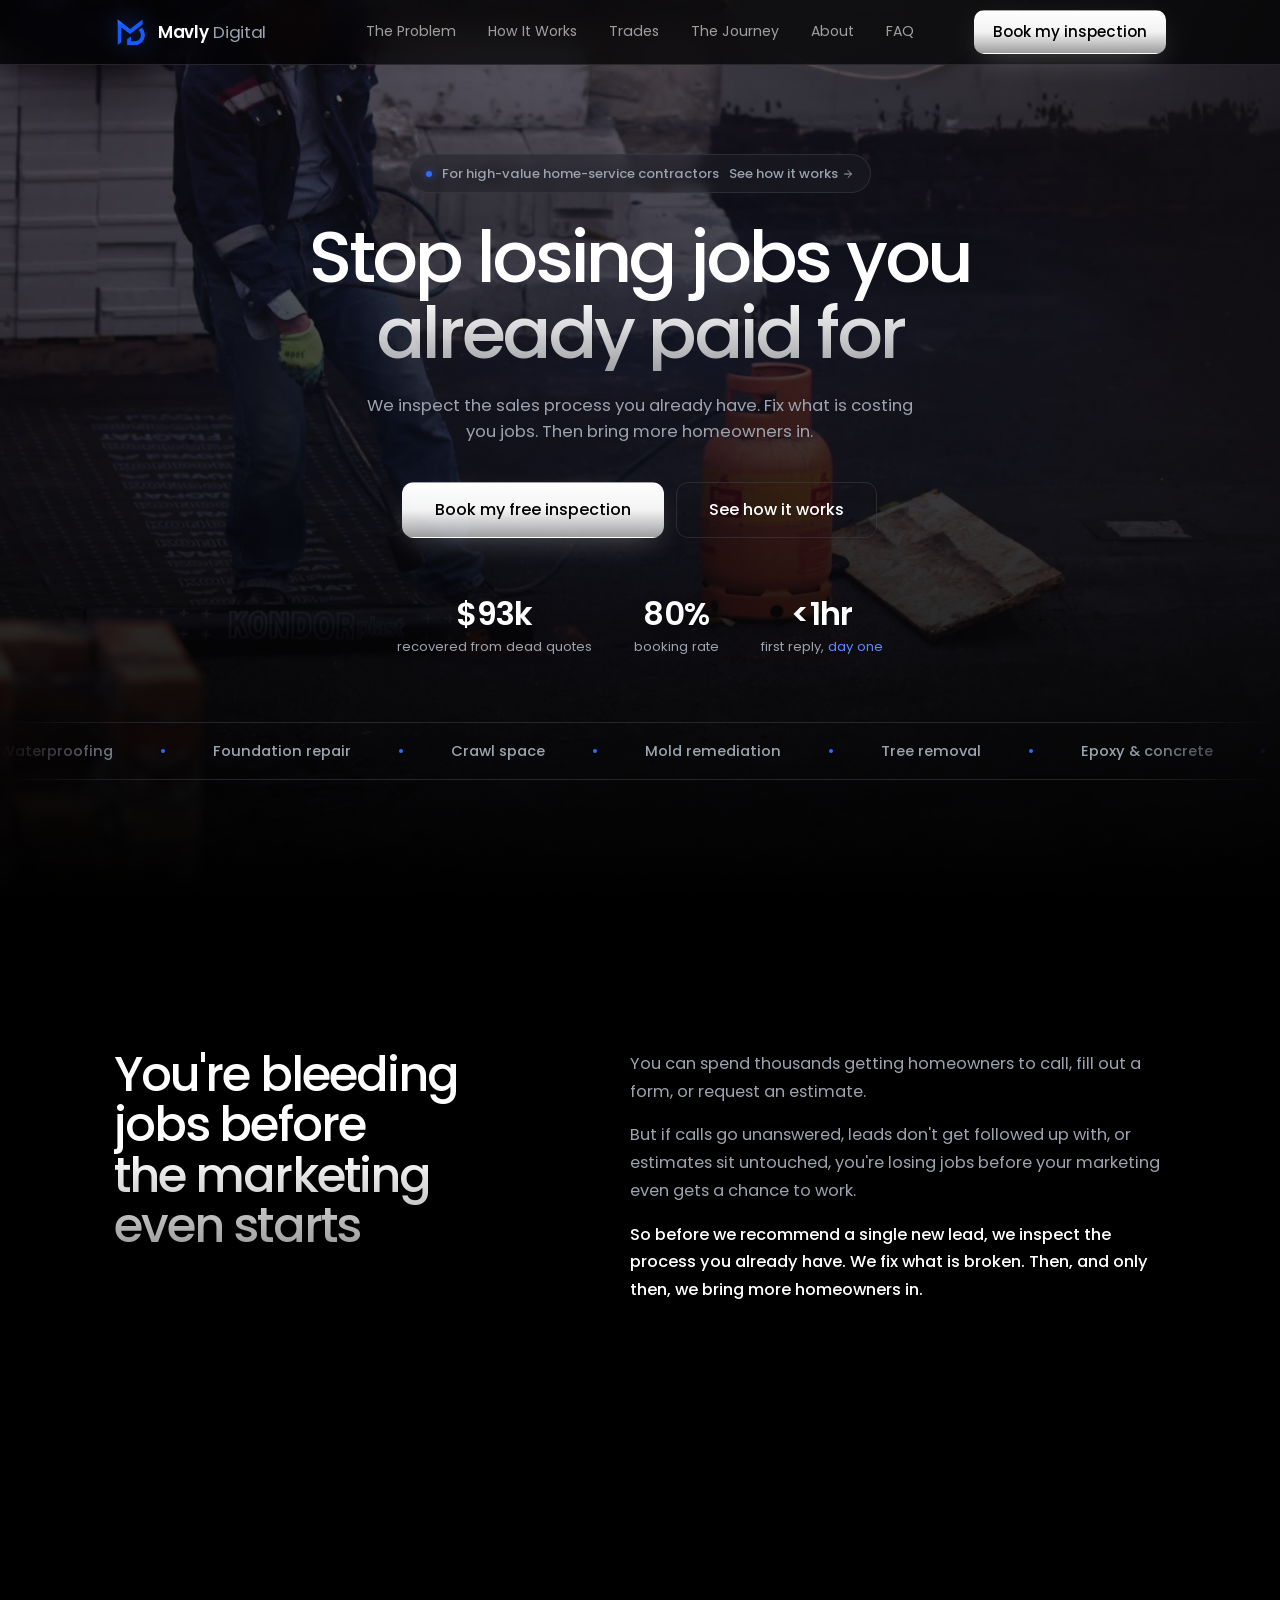
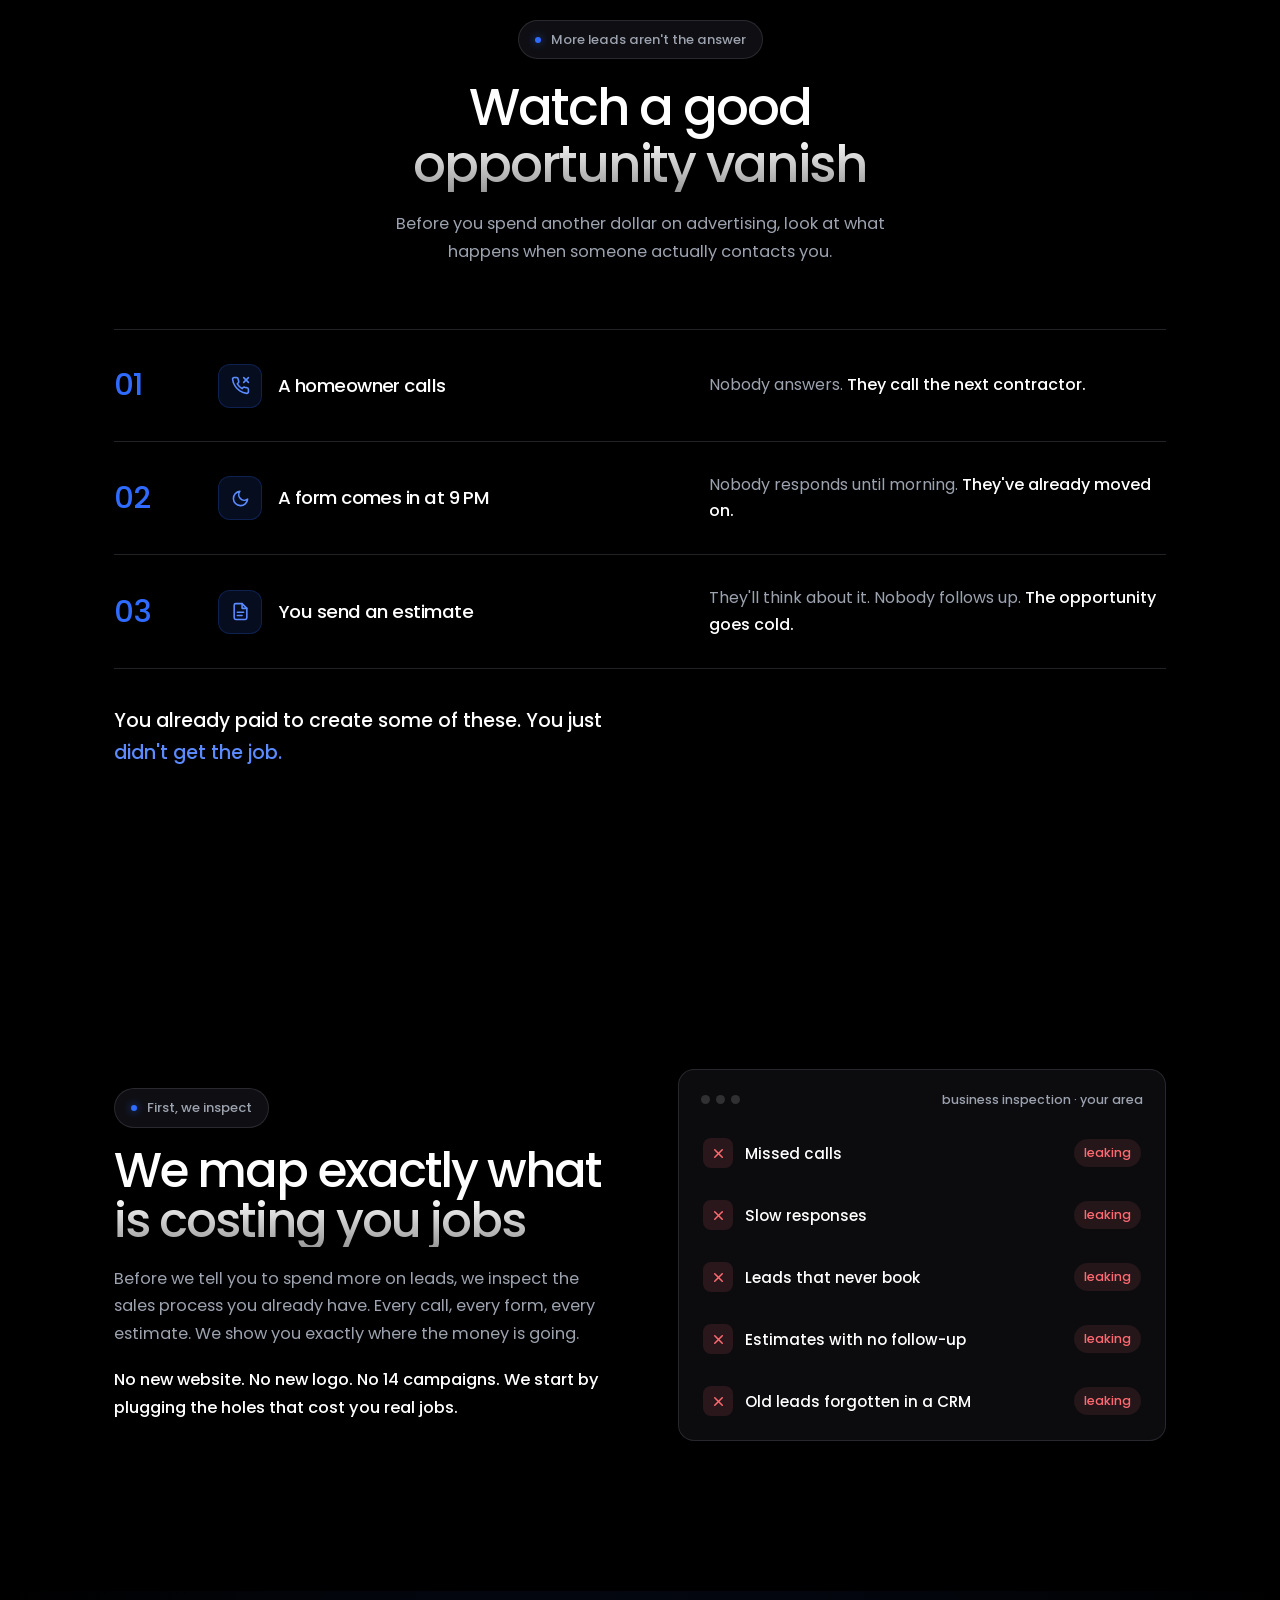
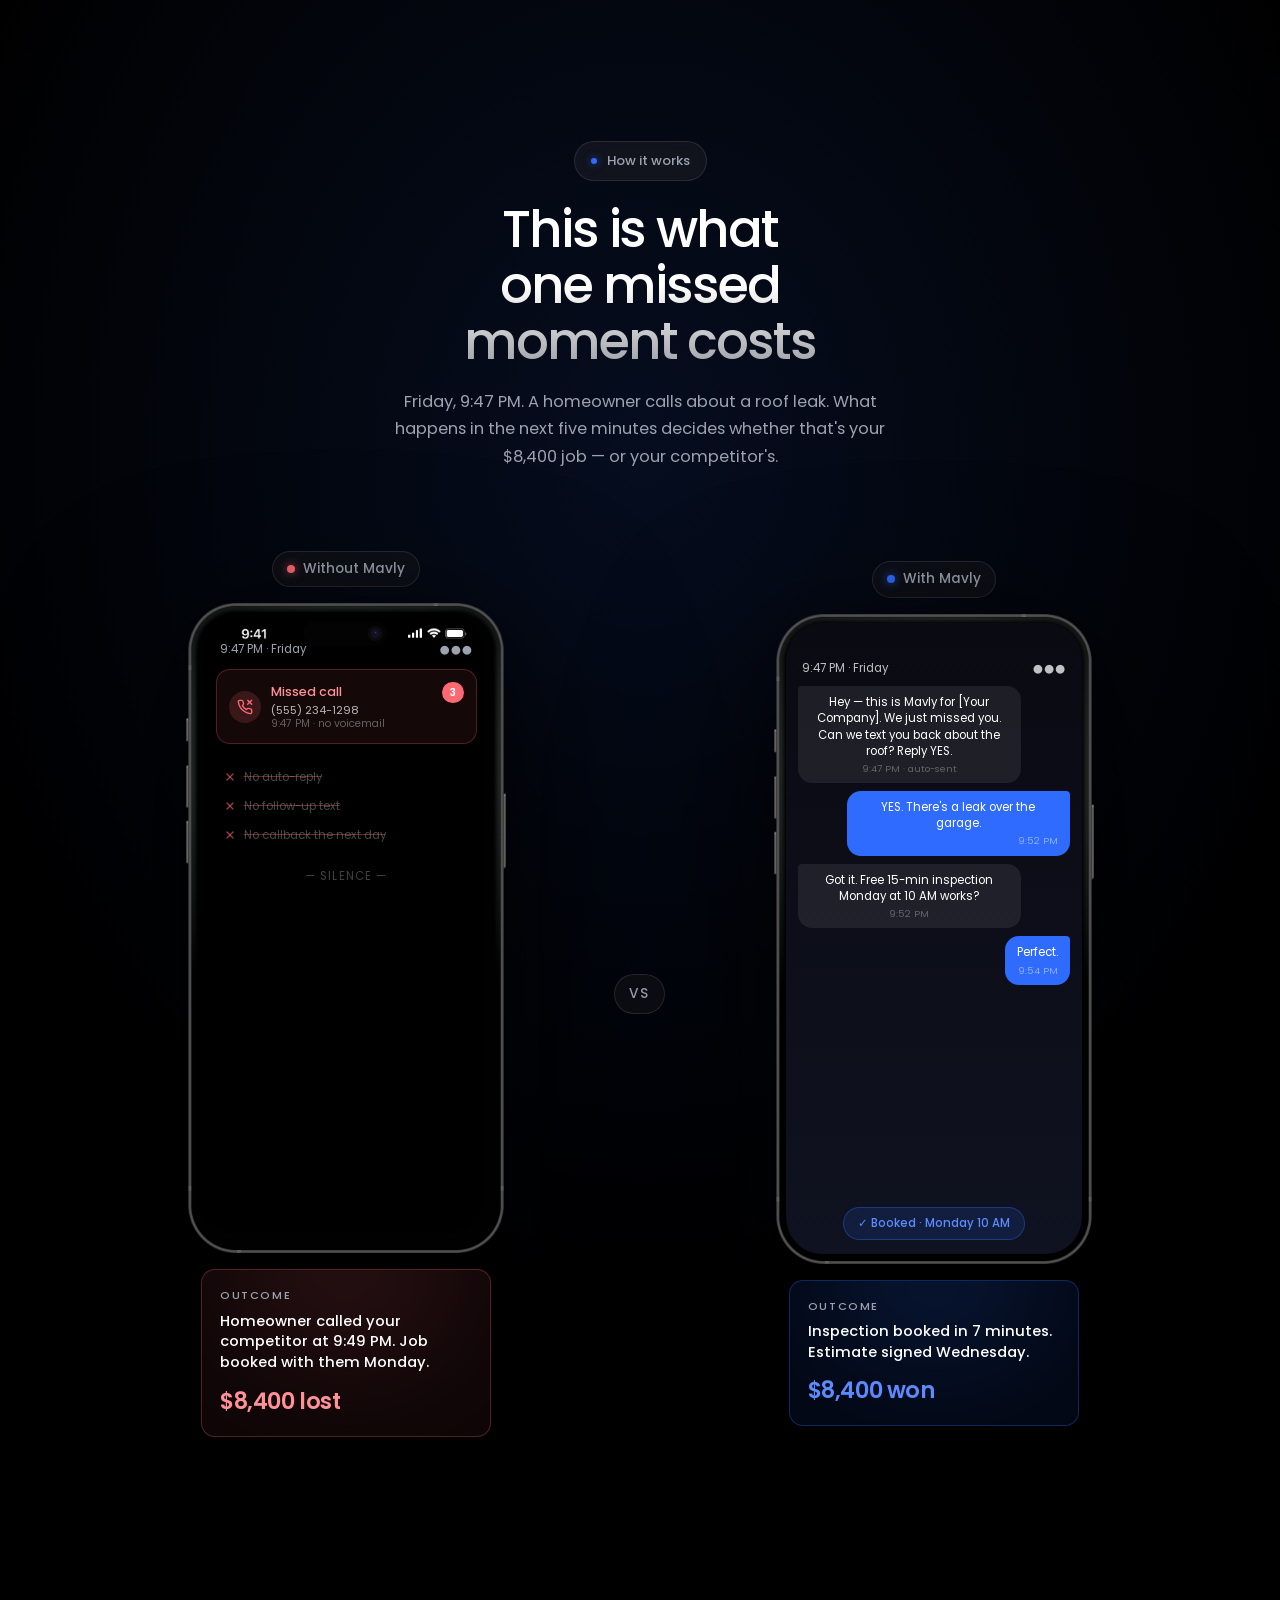
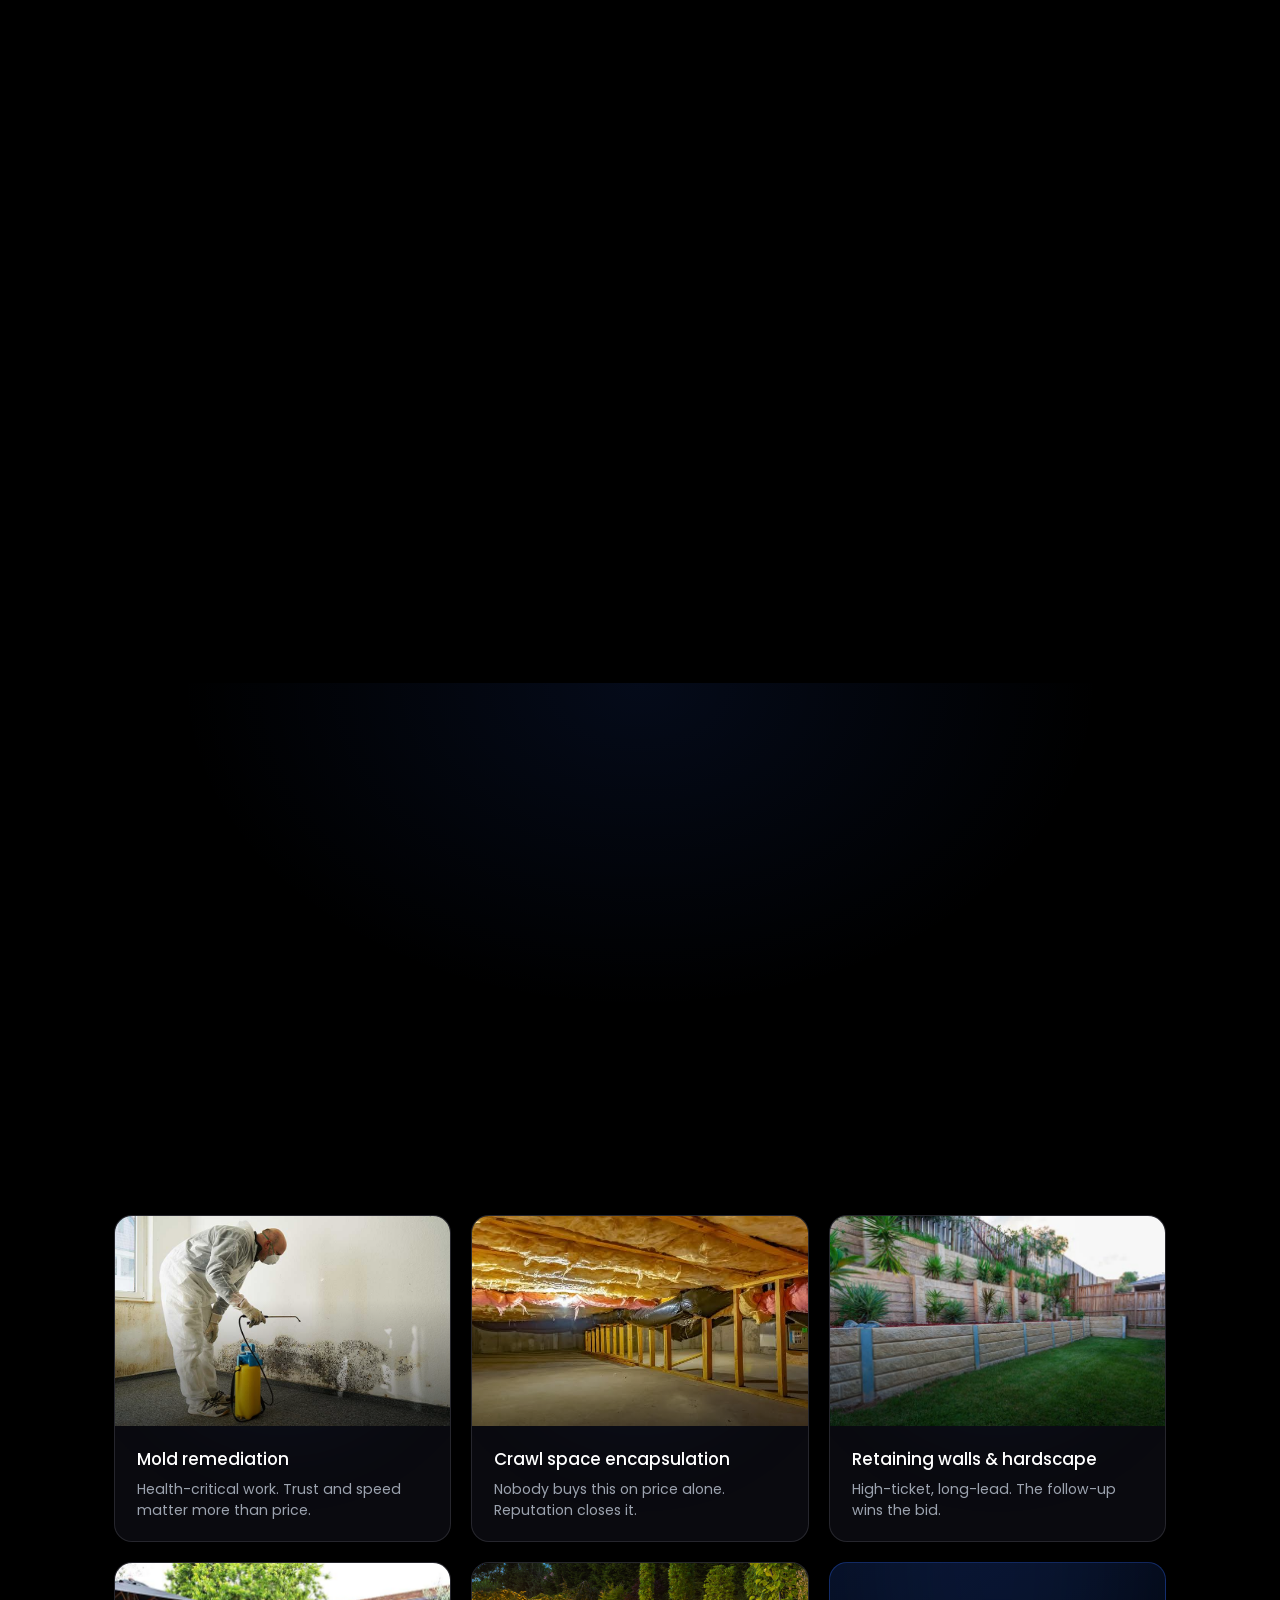
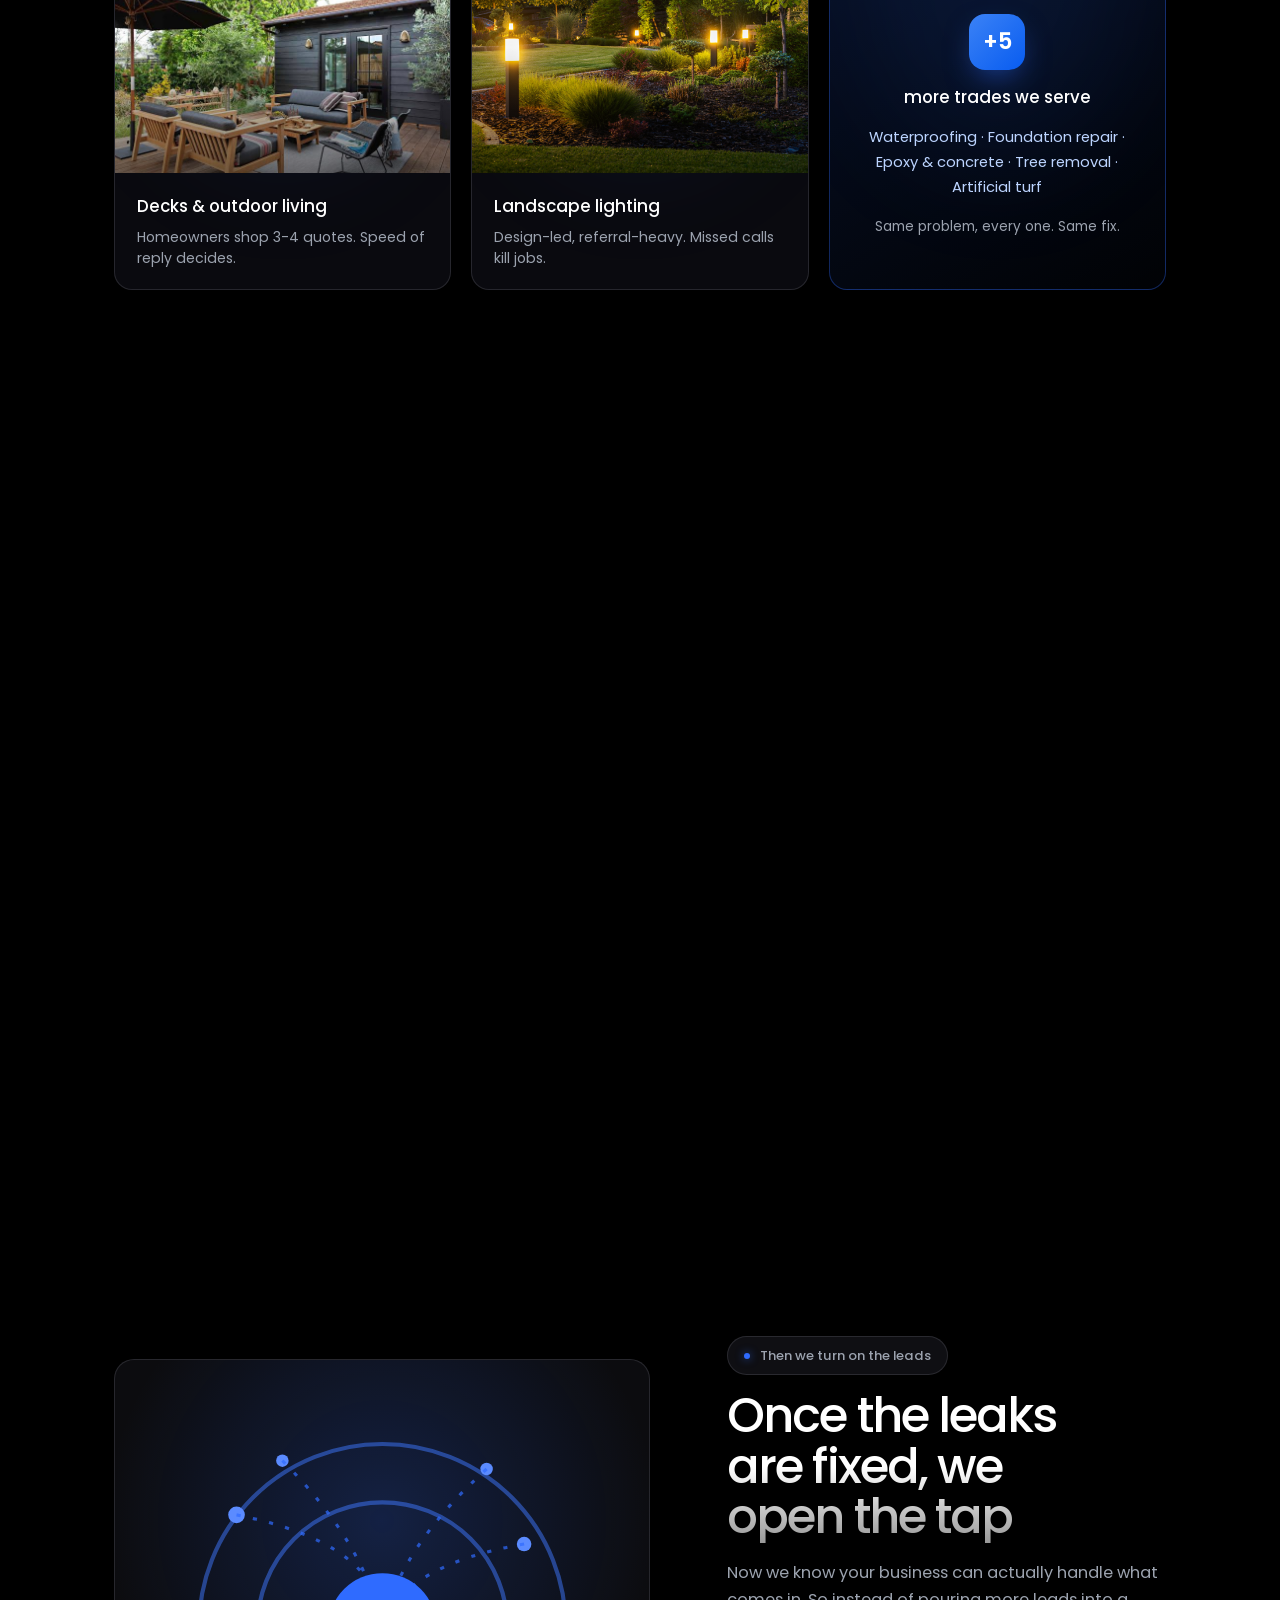
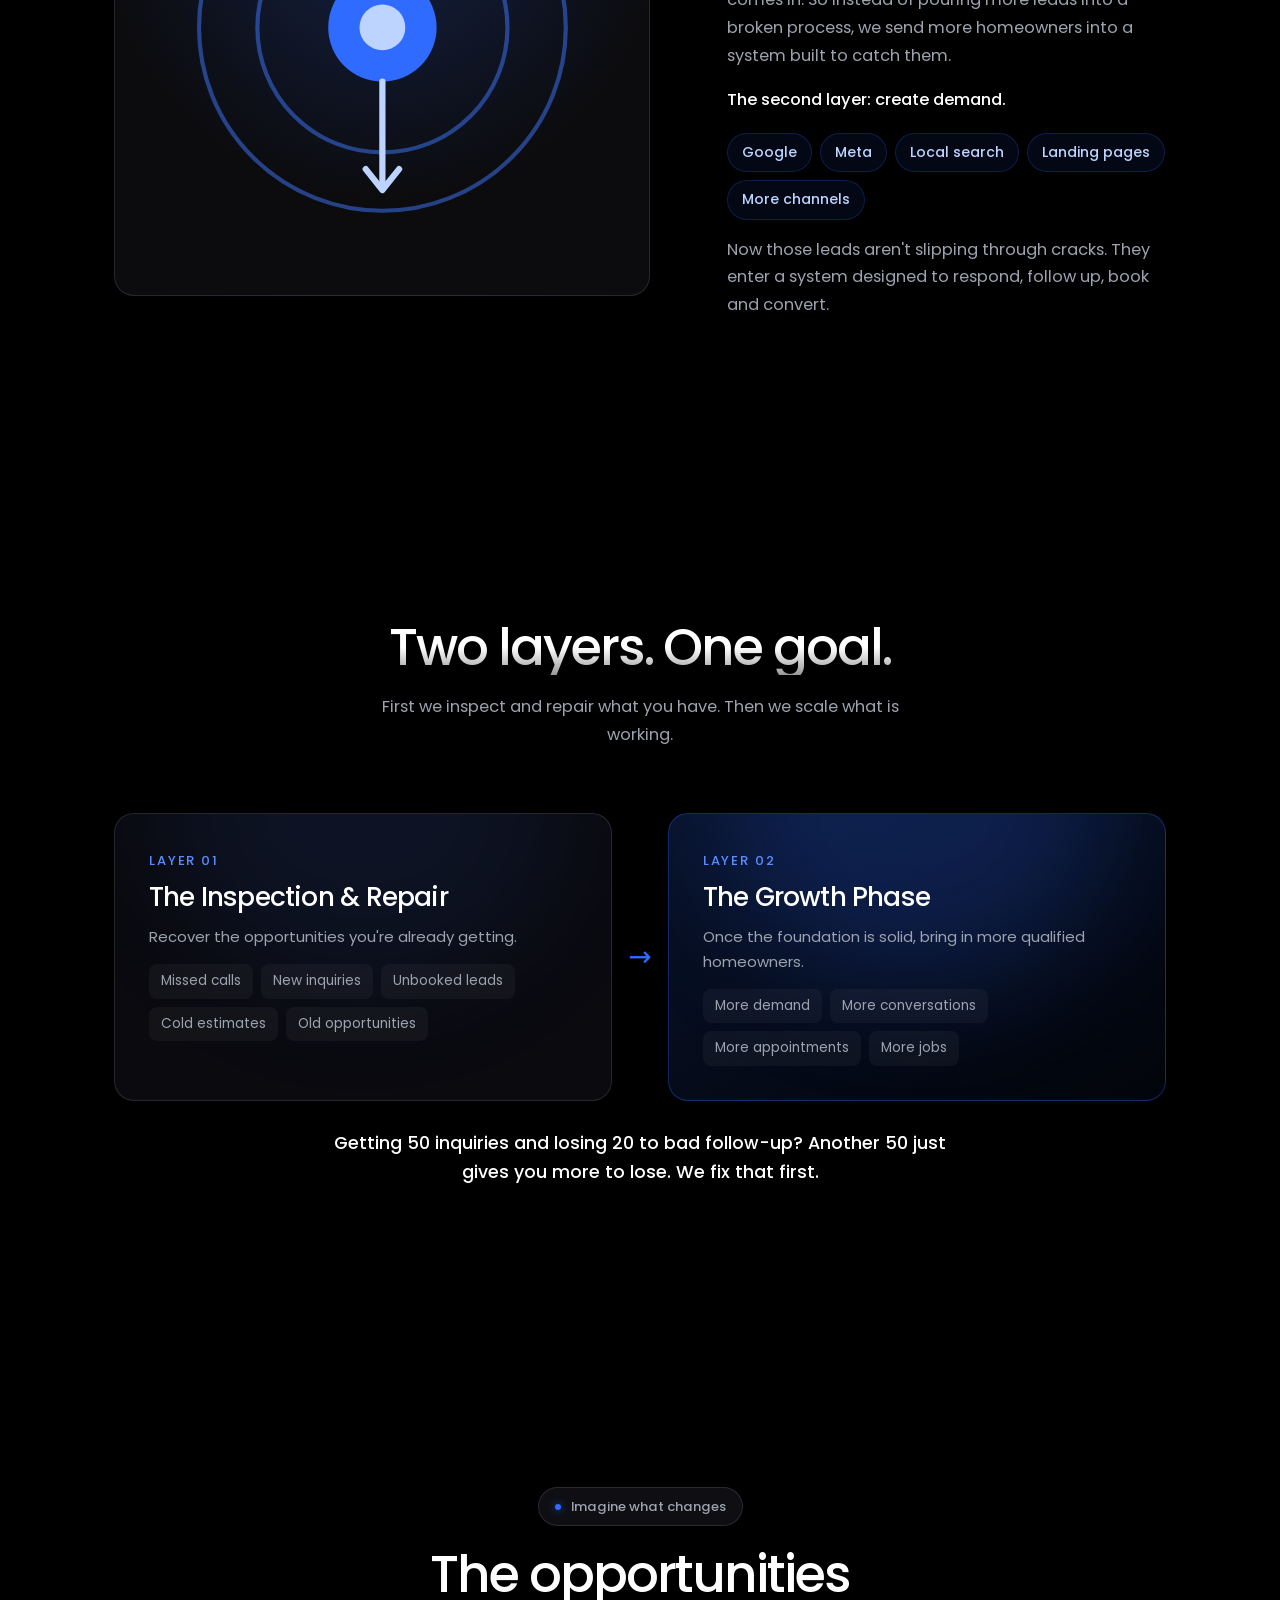
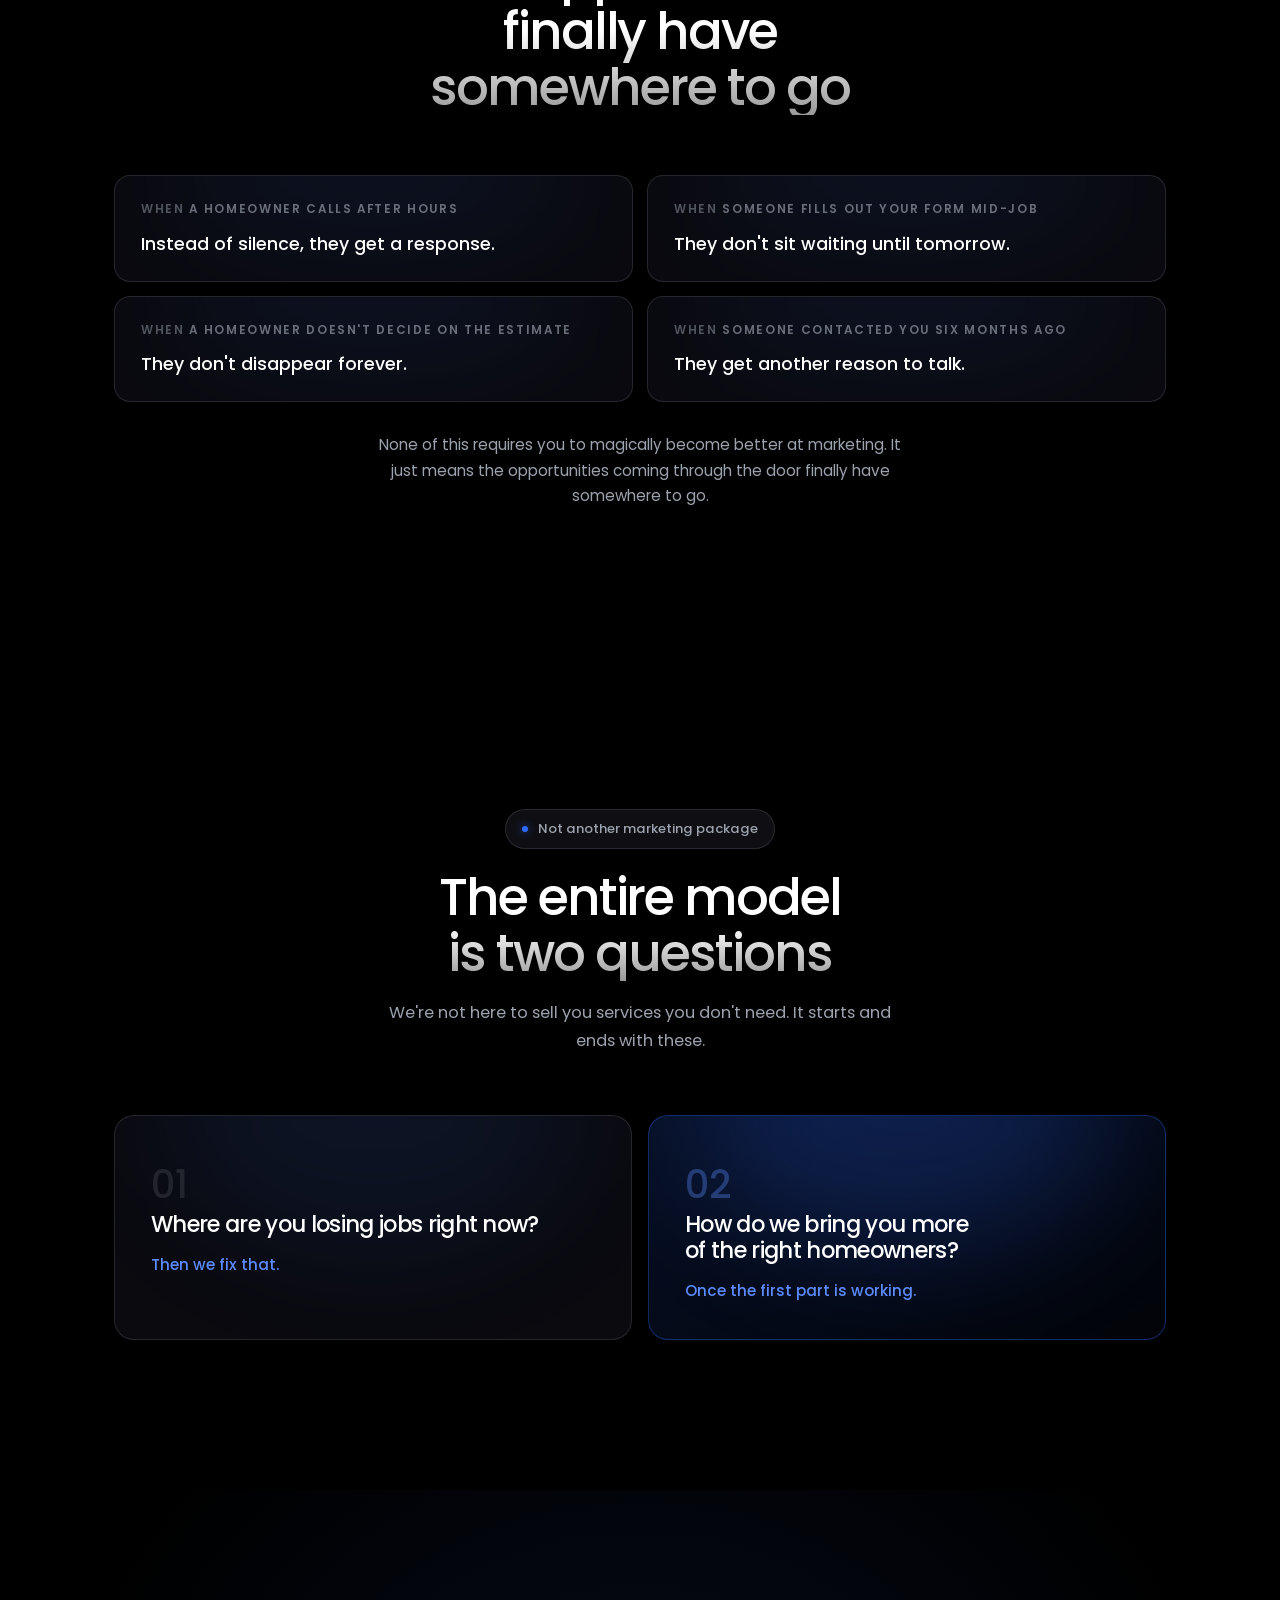
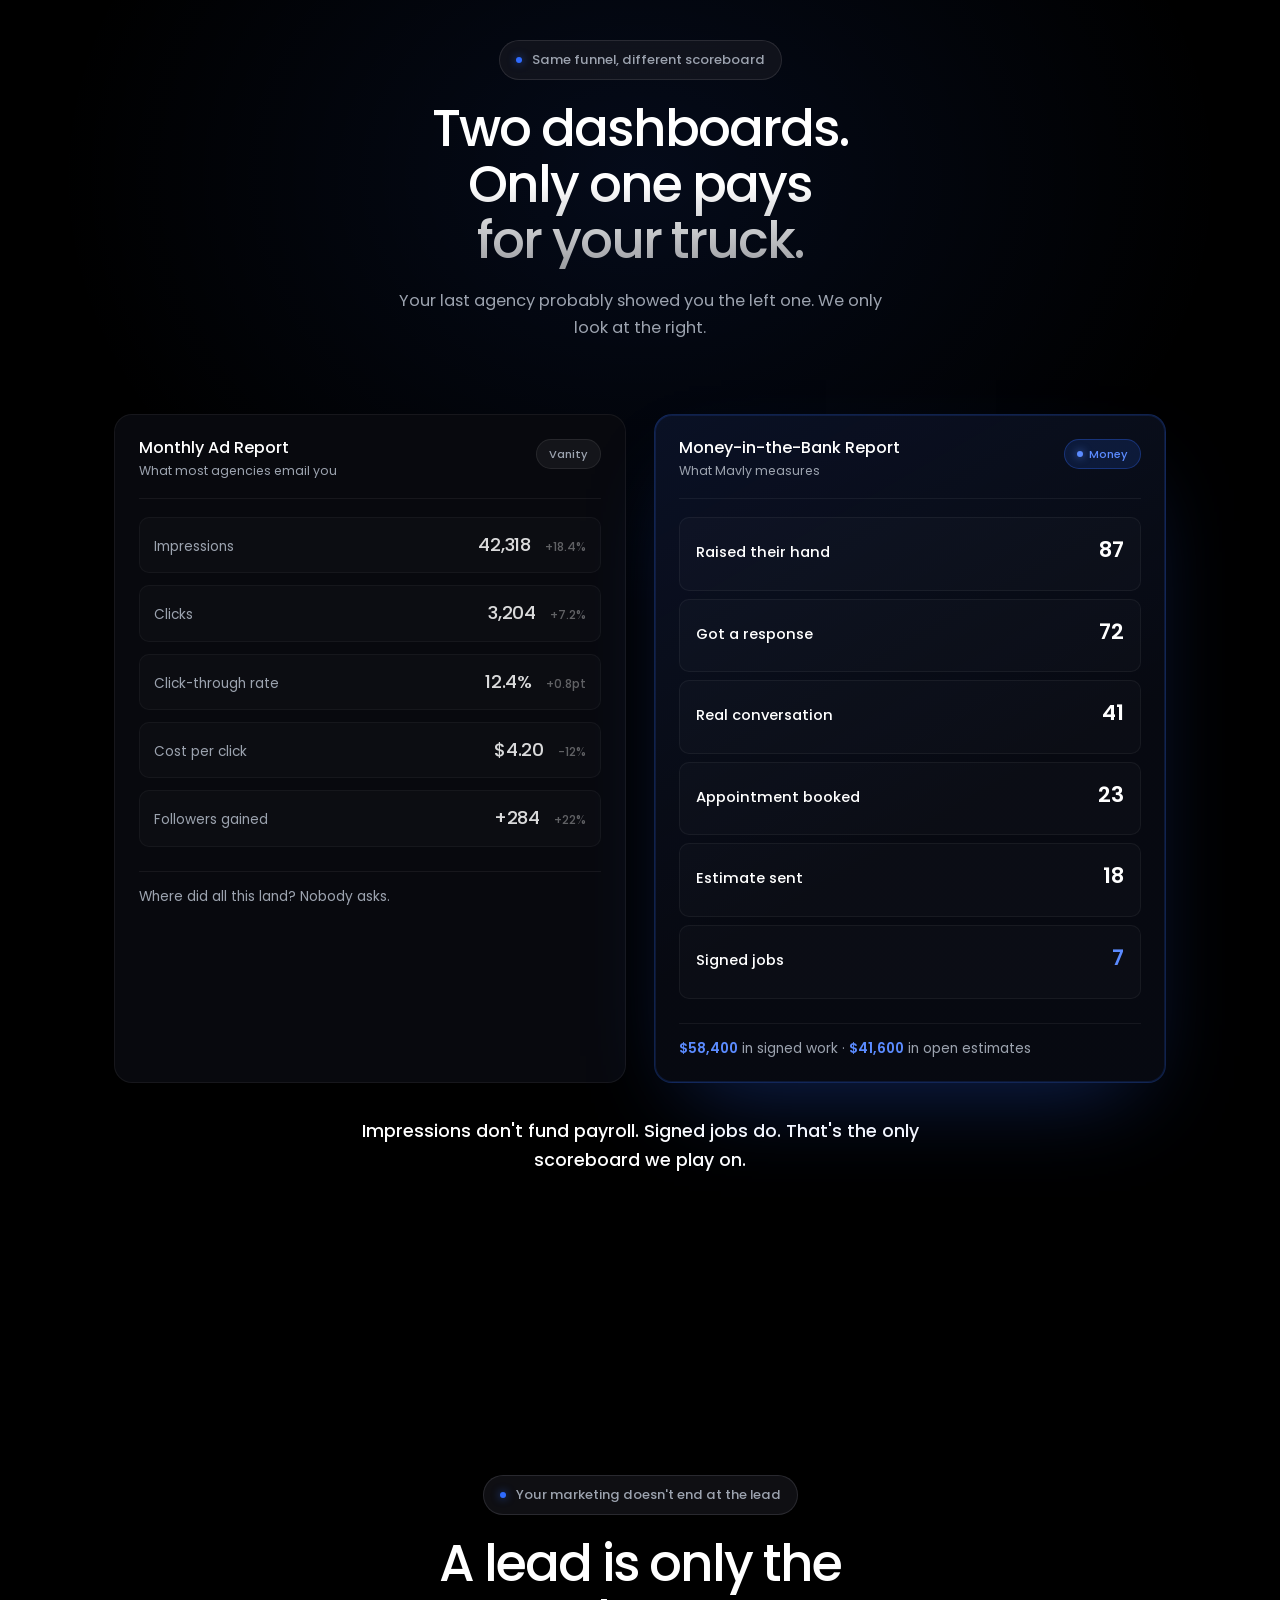
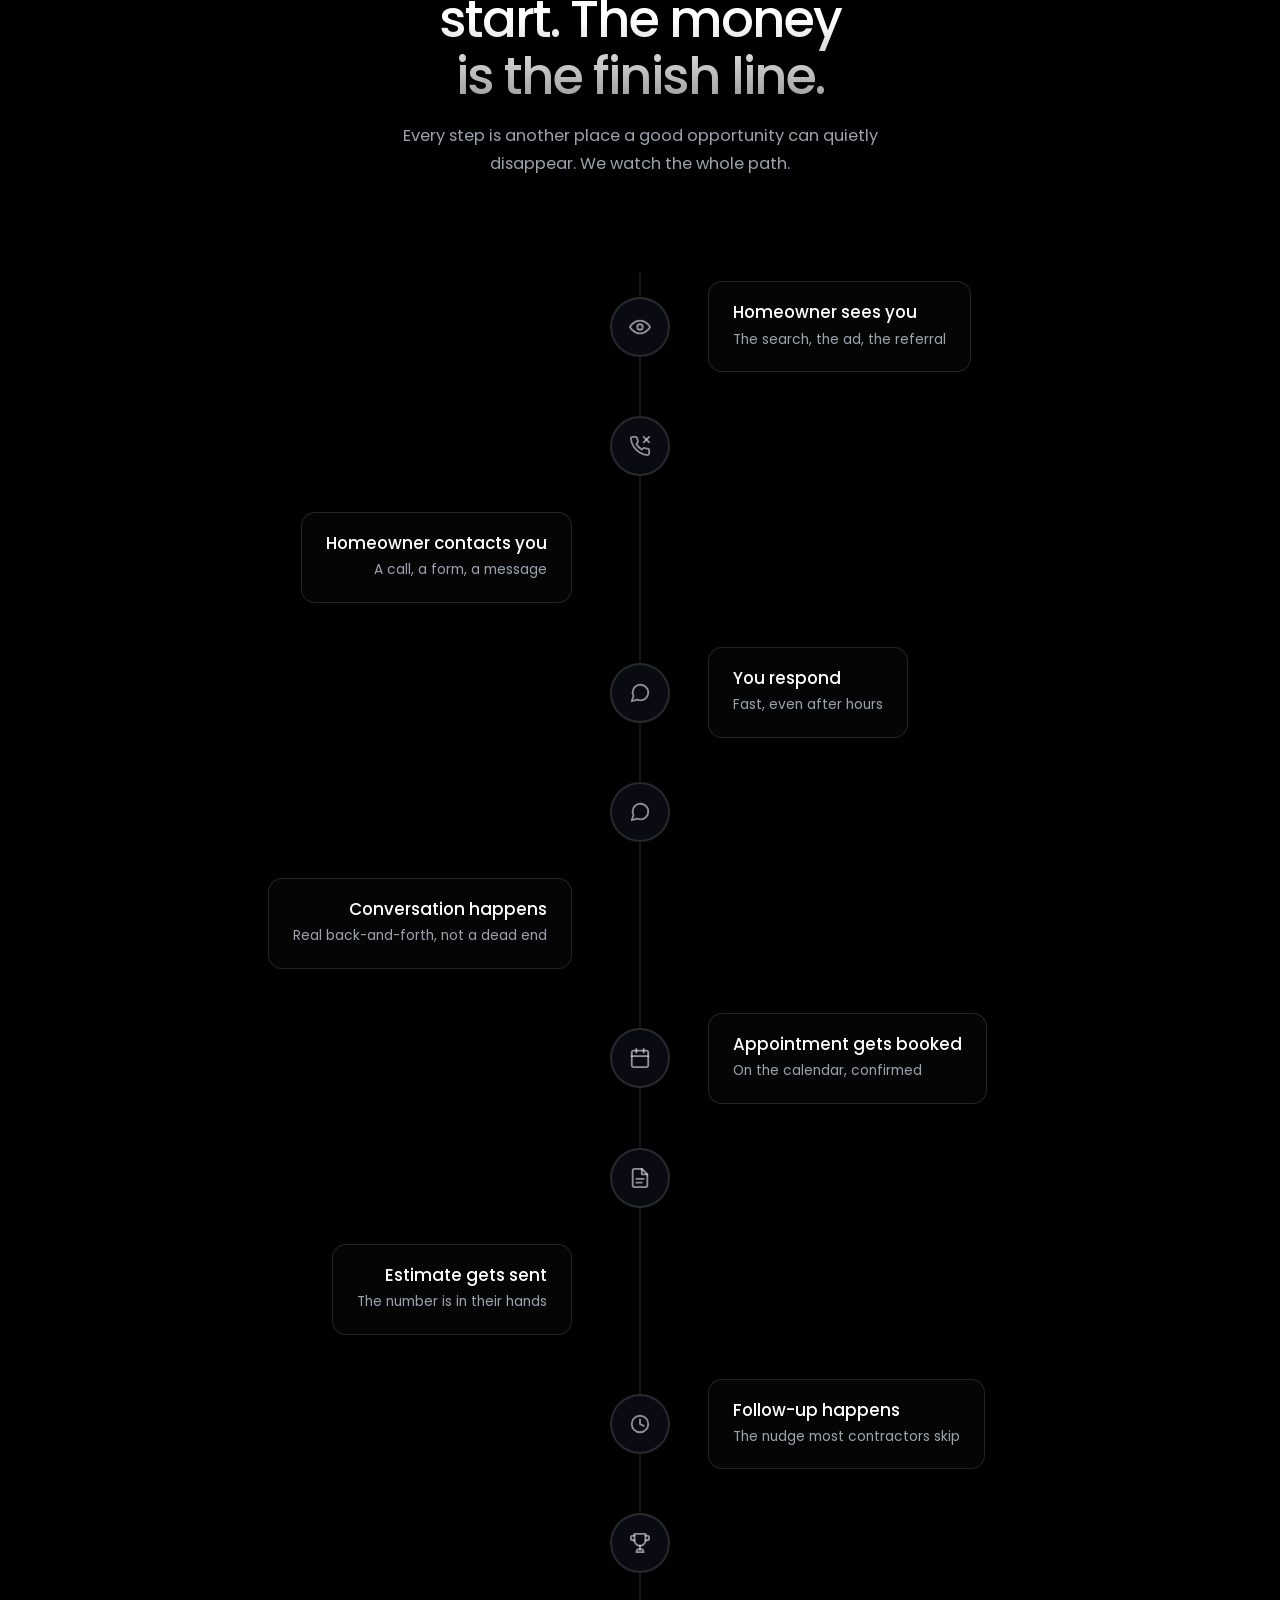
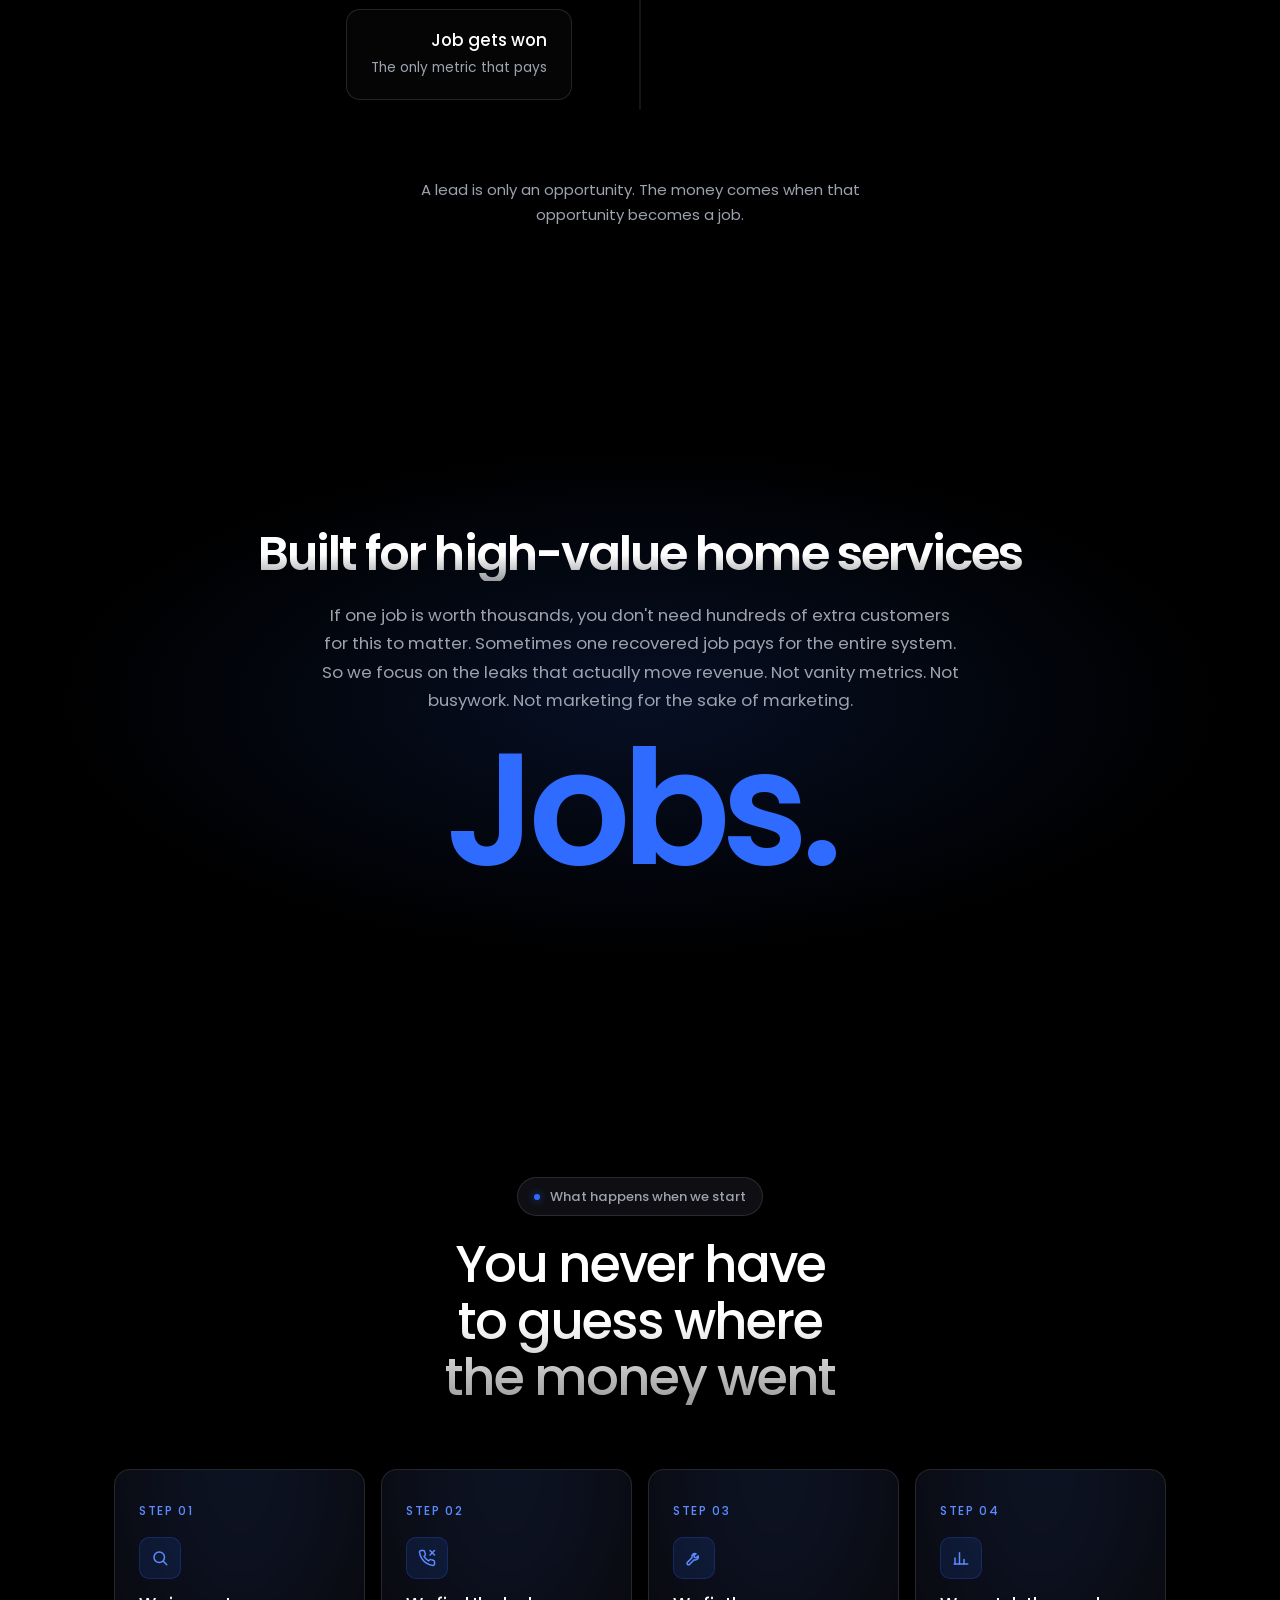
==== commit 4e5e7c98: "SMS compliance: informational-only SMS terms for toll-free verification - Terms: rewrite SMS section" ====
--- a/index.html
+++ b/index.html
@@ -301,6 +301,8 @@
 .cta-head p{ margin-top:18px; color:var(--muted); font-size:1.02rem; line-height:1.6 }
 .booking{ background:#fff; border-radius:20px; overflow:hidden; padding:8px; box-shadow:0 40px 90px -40px rgba(0,0,0,.9); max-width:900px; margin-inline:auto }
 .booking iframe{width:100%;border:none;min-height:740px;display:block}
+.booking-sms{ max-width:900px; margin:16px auto 0; color:var(--muted); font-size:.82rem; line-height:1.6; text-align:center }
+.booking-sms a{ color:var(--ink-2); text-decoration:underline }
 
 /* ============ FAQ ============ */
 .faq{ max-width:820px; margin-inline:auto; margin-top:clamp(40px,6vw,60px); display:grid; gap:12px }
@@ -1184,6 +1186,7 @@
       <div class="booking reveal">
         <iframe src="https://api.leadconnectorhq.com/widget/booking/ufEtFsK29fYGQ5WPoGz6" allow="payment" scrolling="no" id="ufEtFsK29fYGQ5WPoGz6_1786205791214" title="Book a call with Mavly Digital"></iframe>
       </div>
+      <p class="booking-sms">Text messages are optional. Check the SMS box in the form only if you want booking confirmations and appointment reminders by text from Mavly Digital LLC. You can book without it and we'll confirm by email. Message frequency varies. Msg &amp; data rates may apply. Reply STOP to cancel, HELP for help. See our <a href="terms-and-conditions.html#sms">SMS Terms</a> and <a href="privacy-policy.html">Privacy Policy</a>.</p>
     </div>
   </section>
 
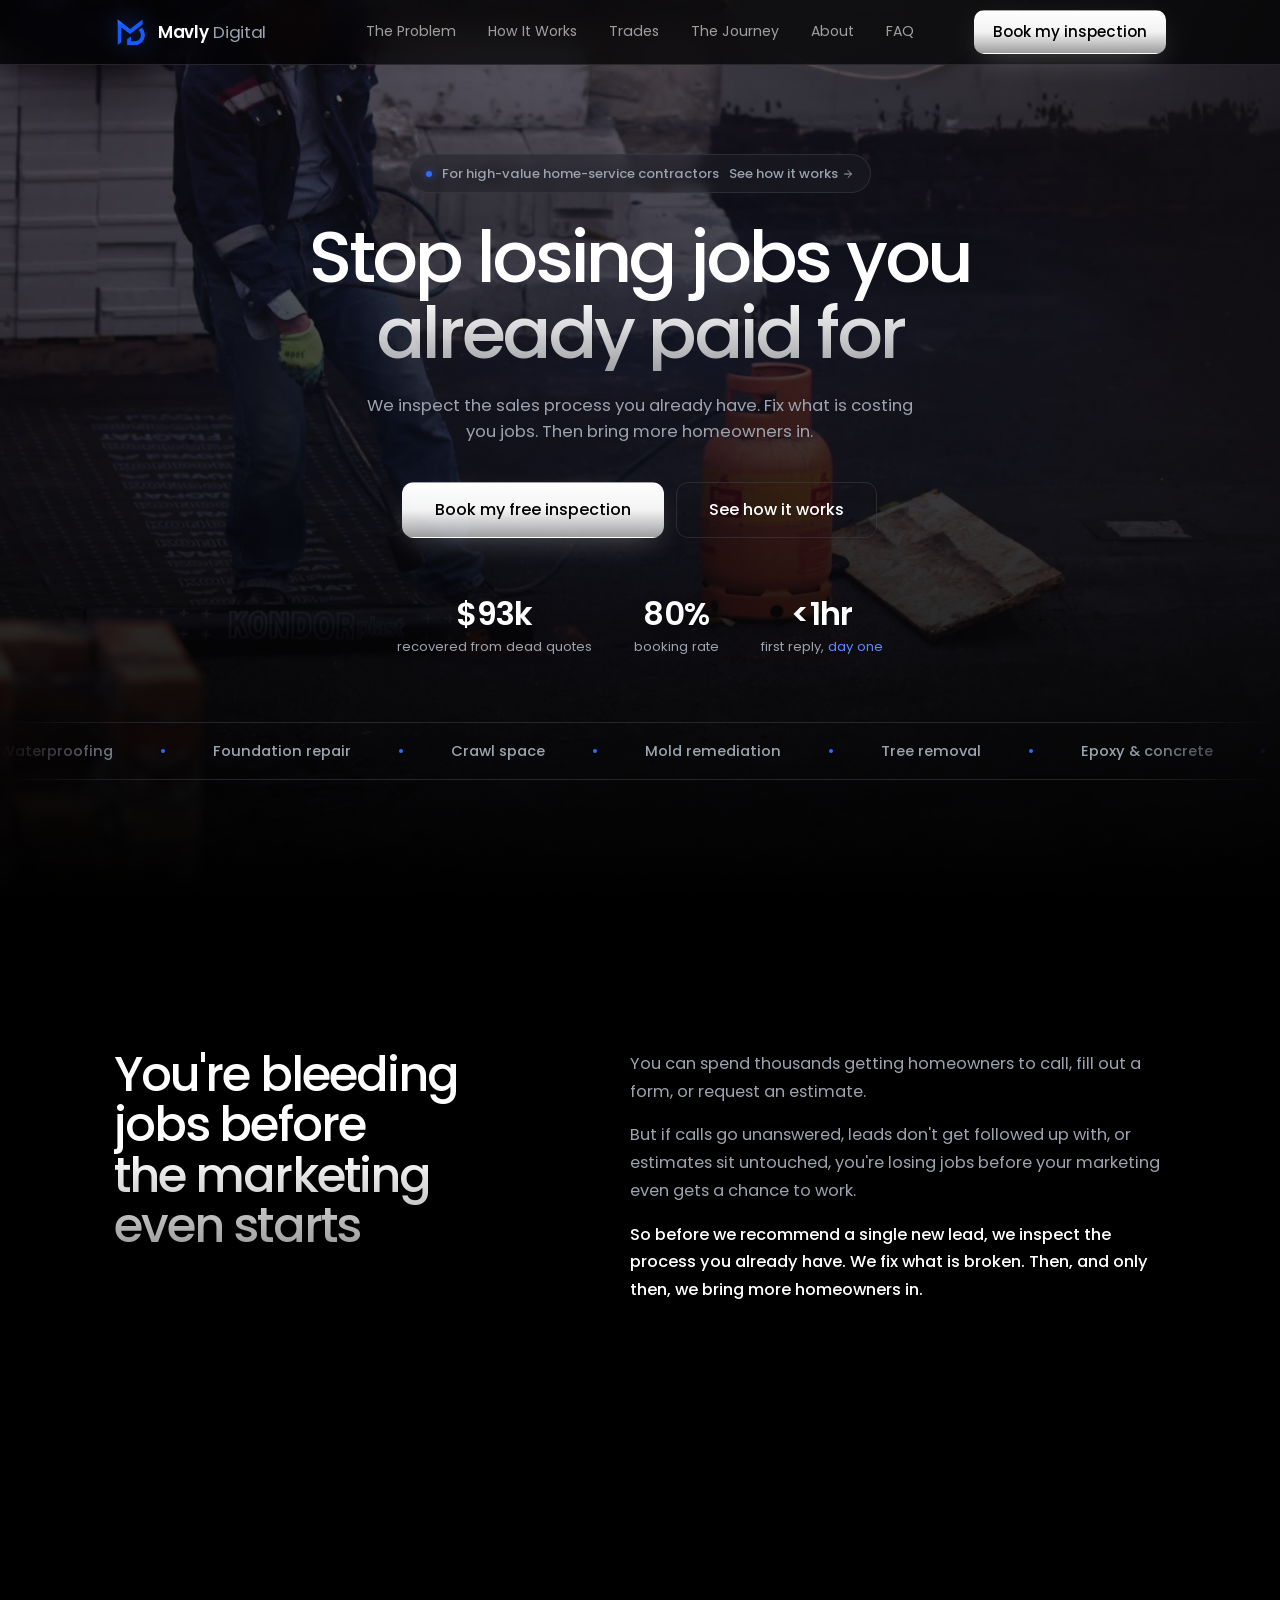
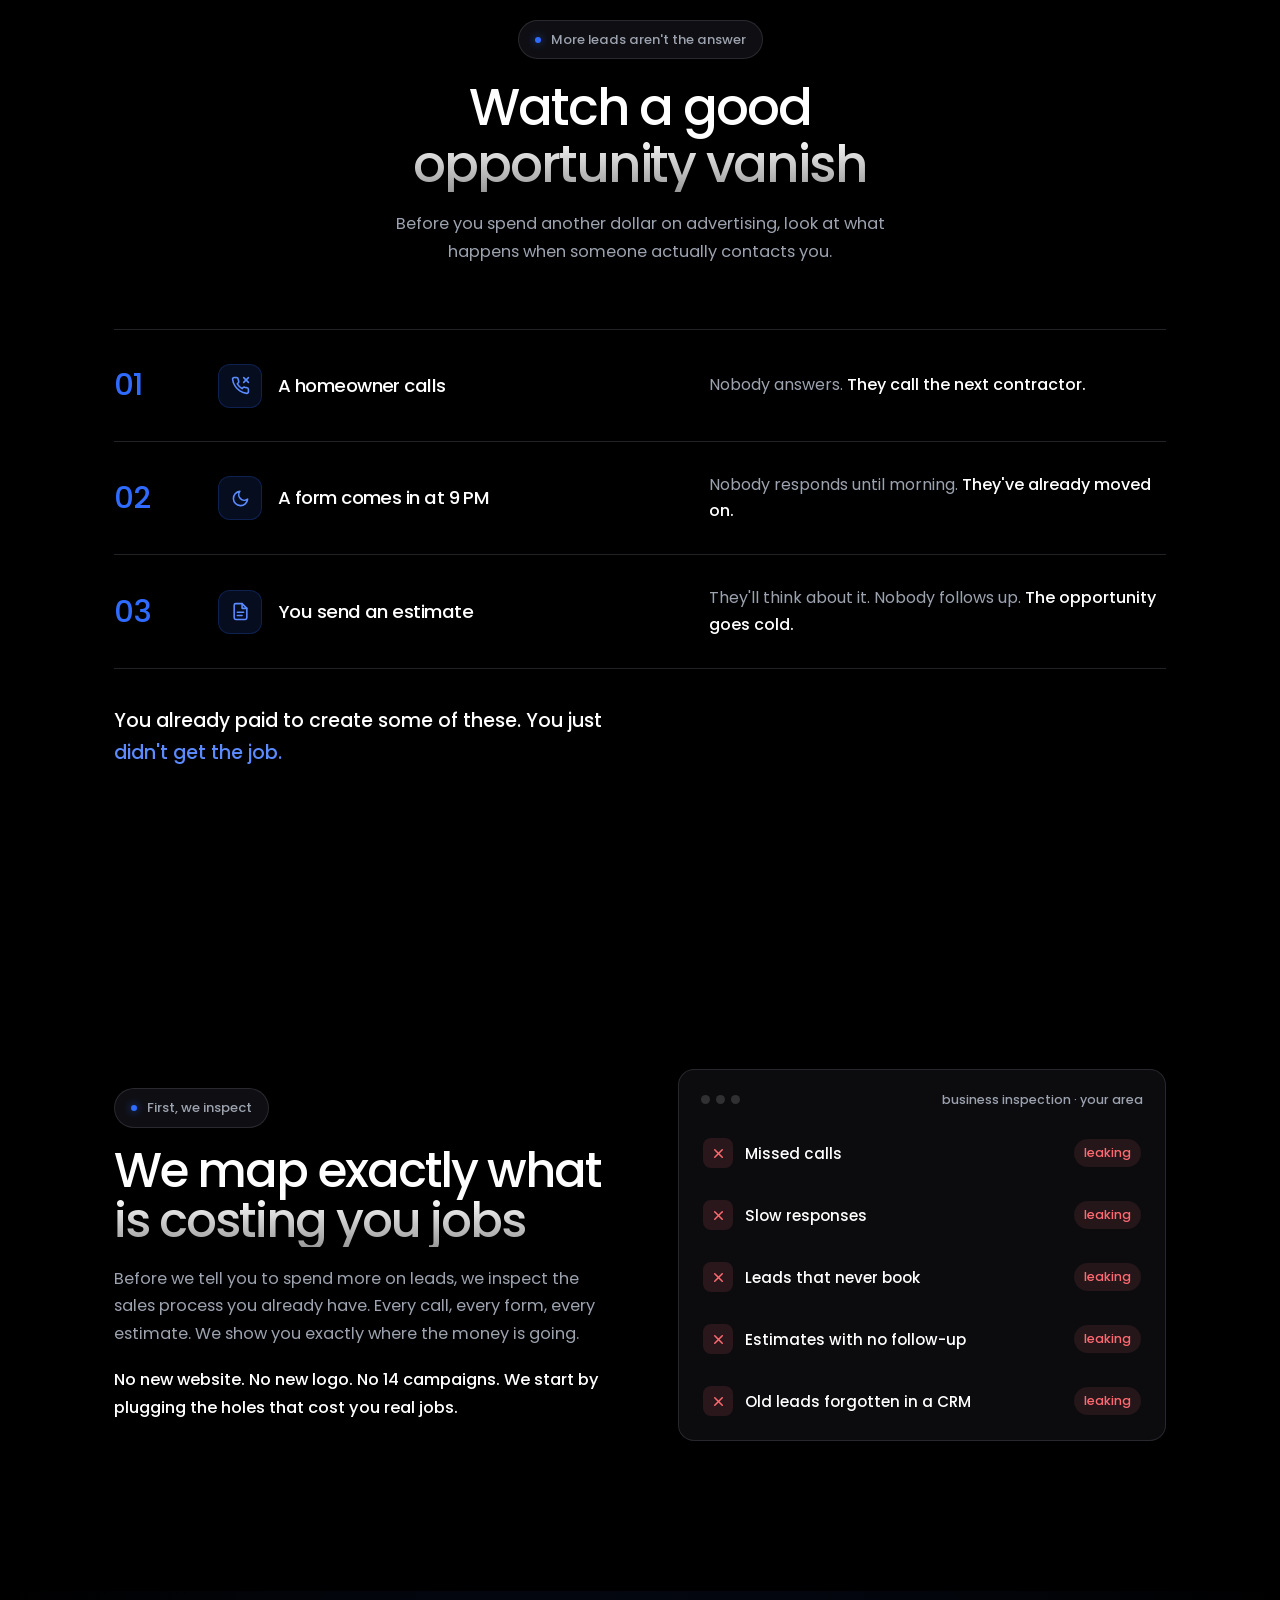
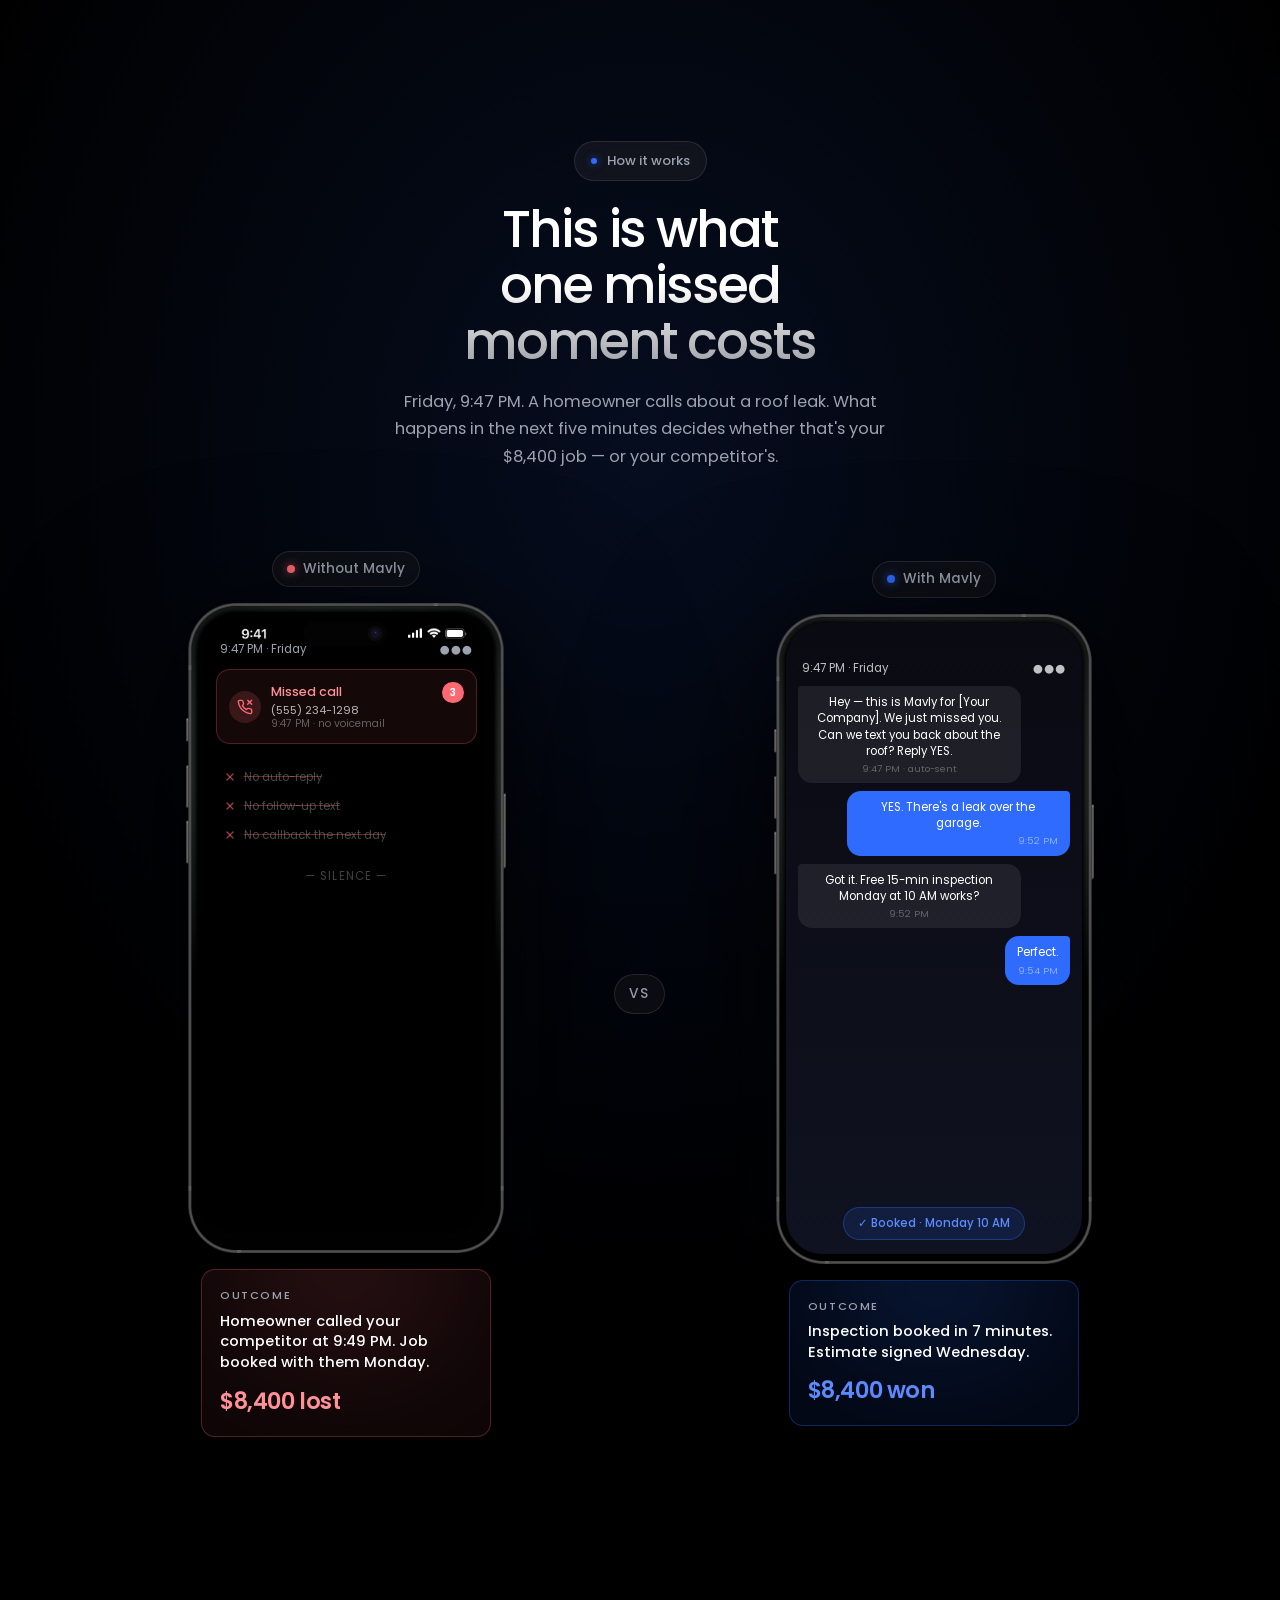
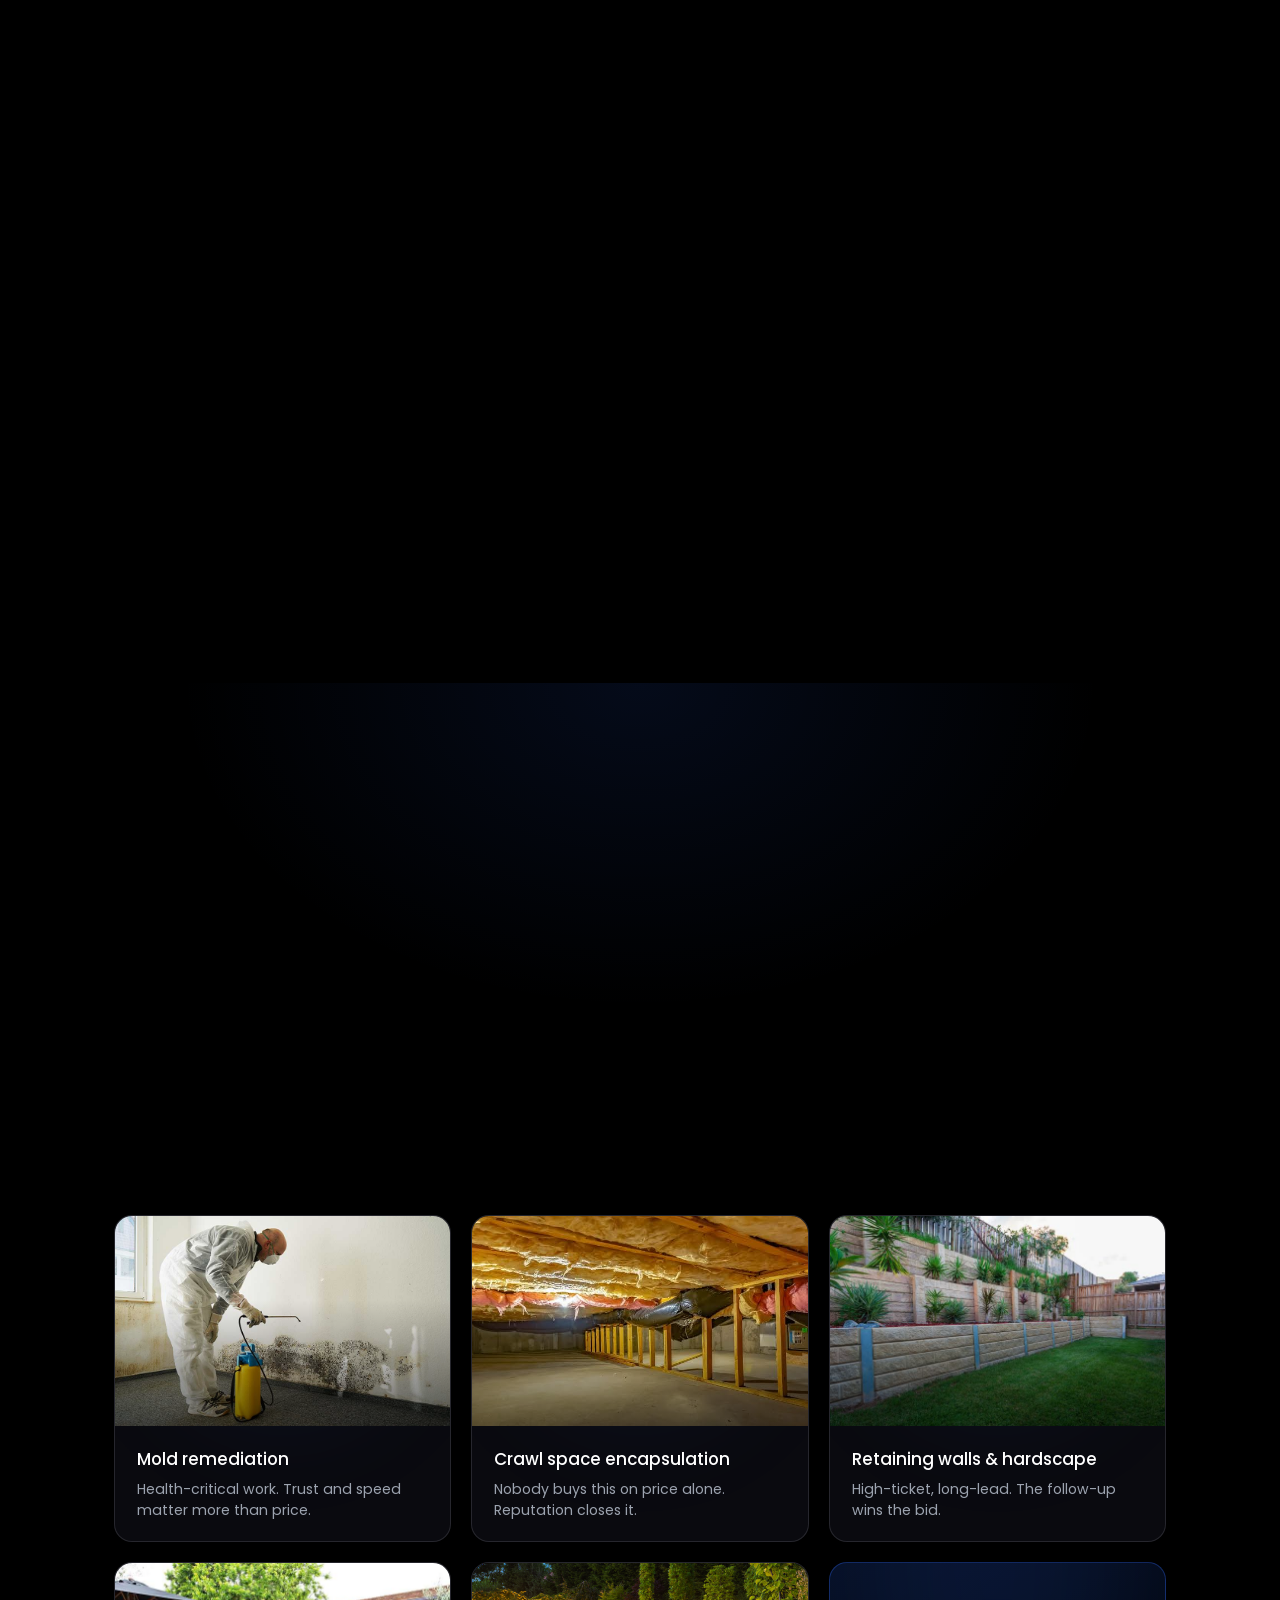
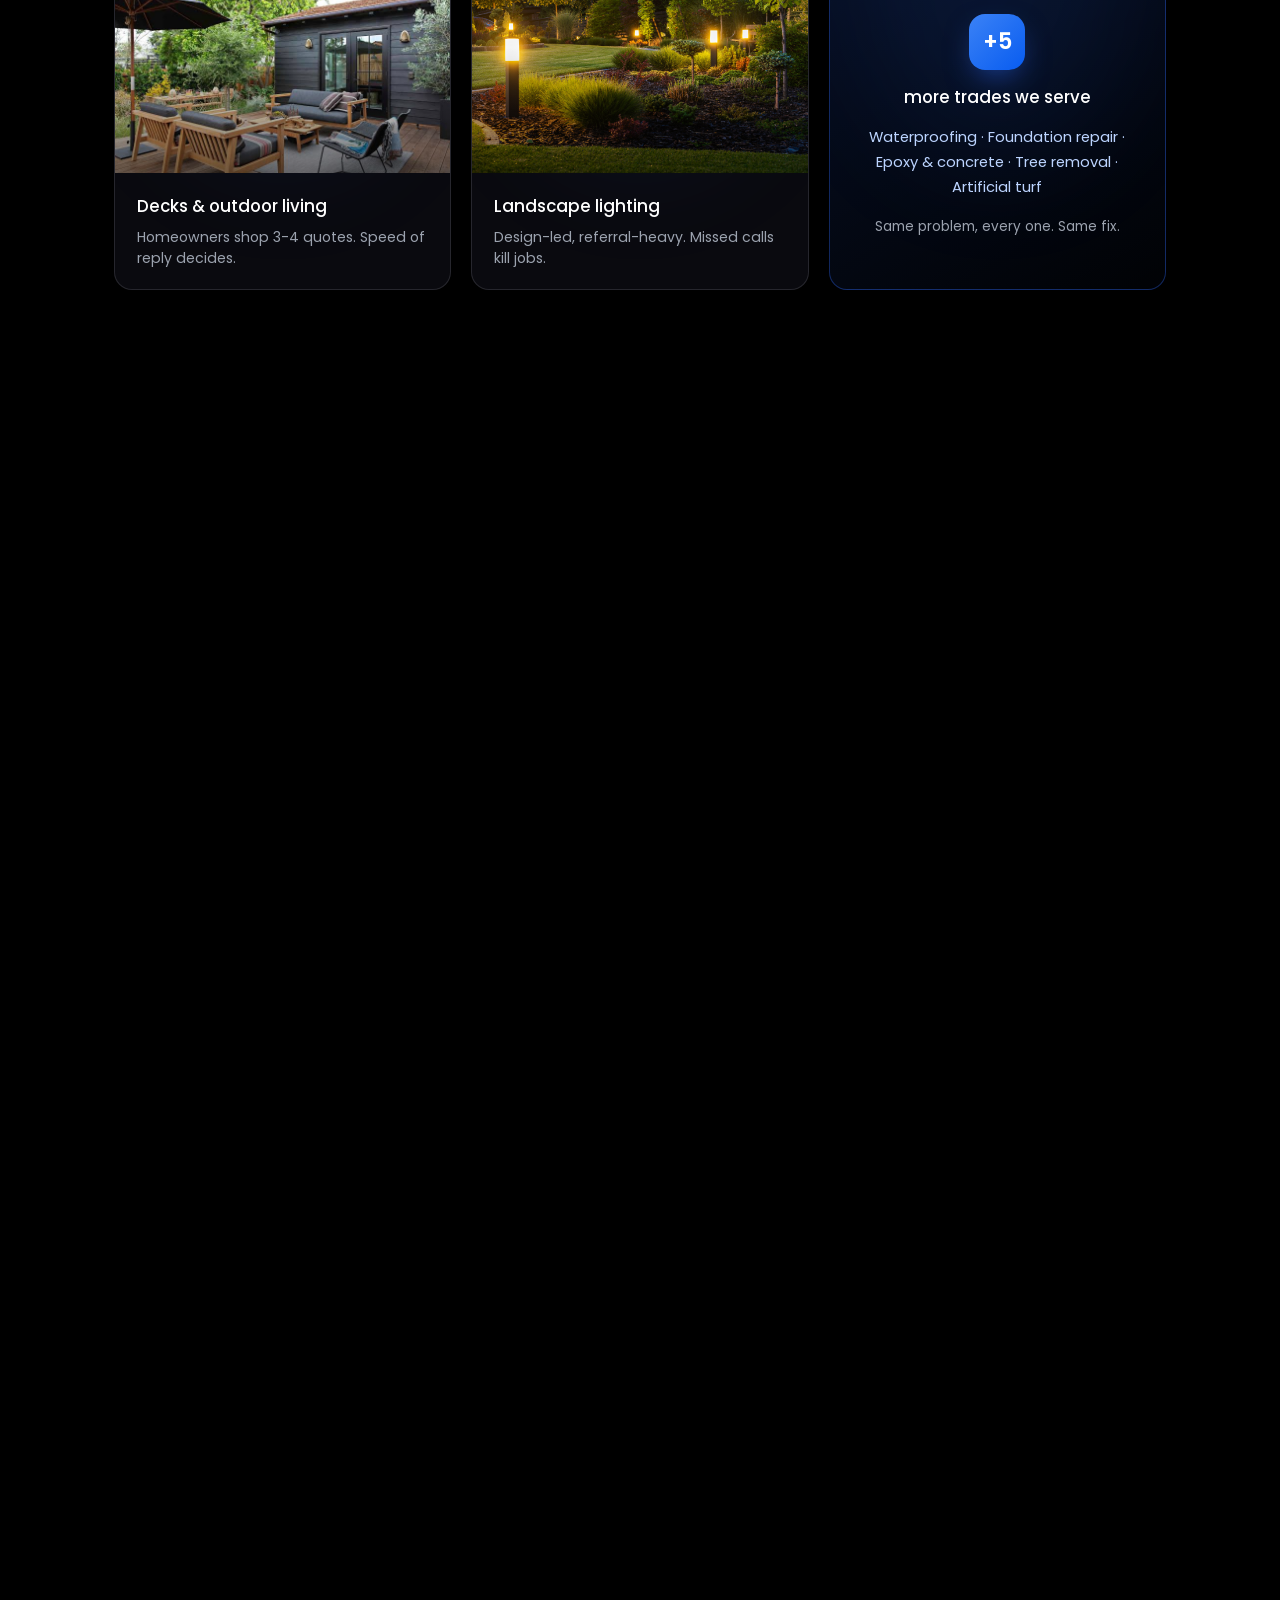
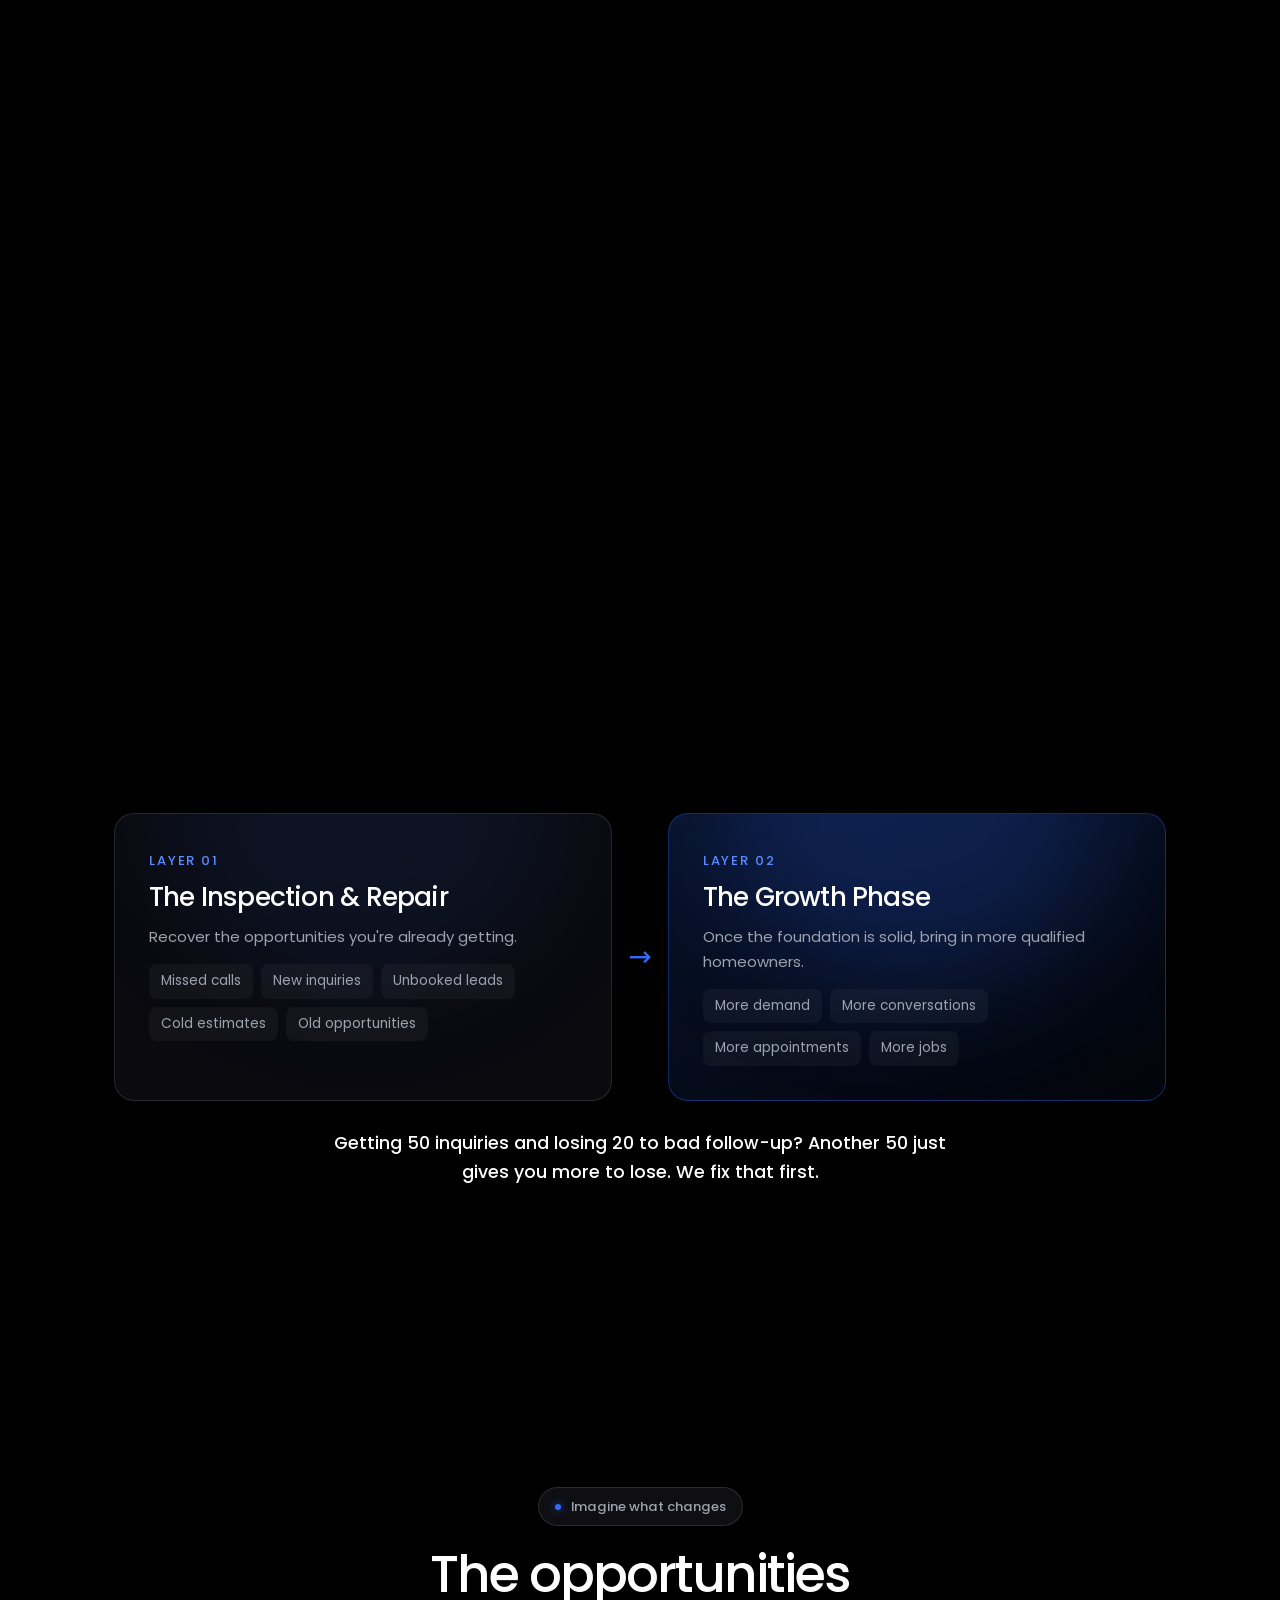
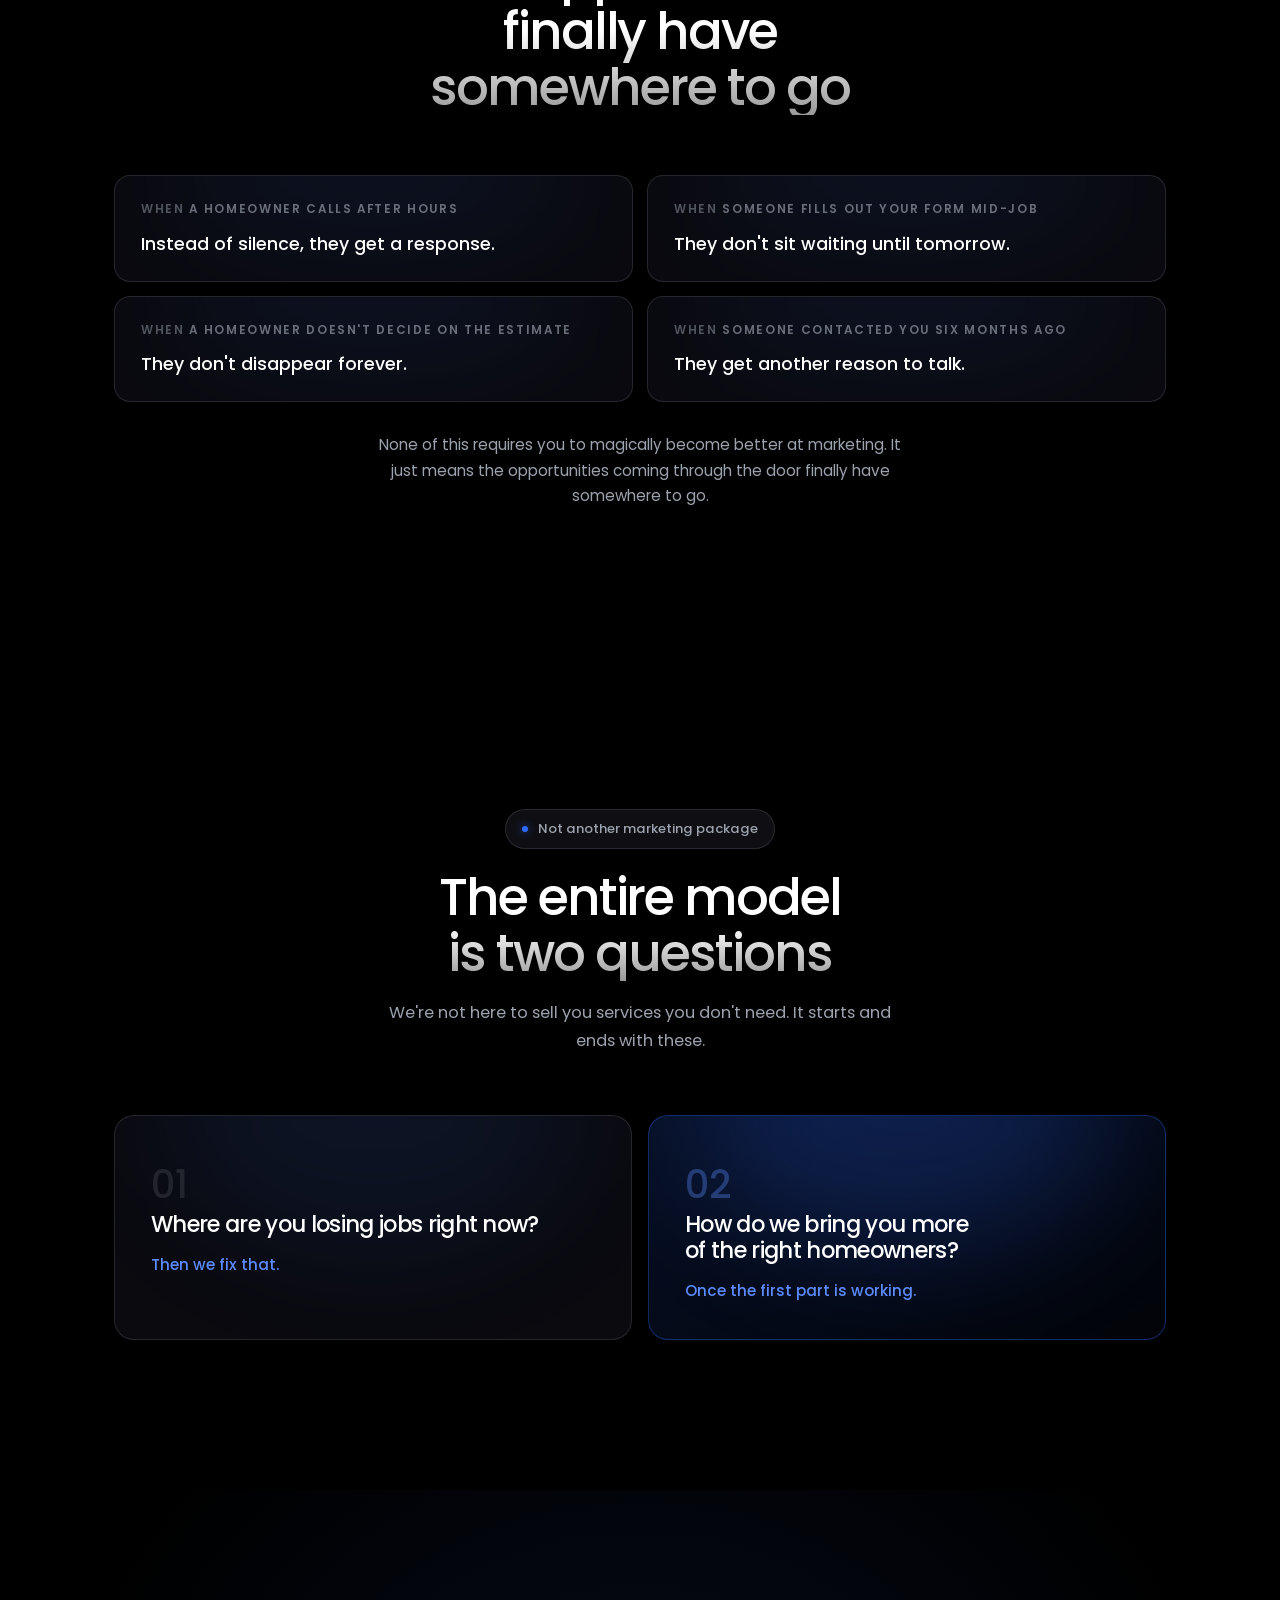
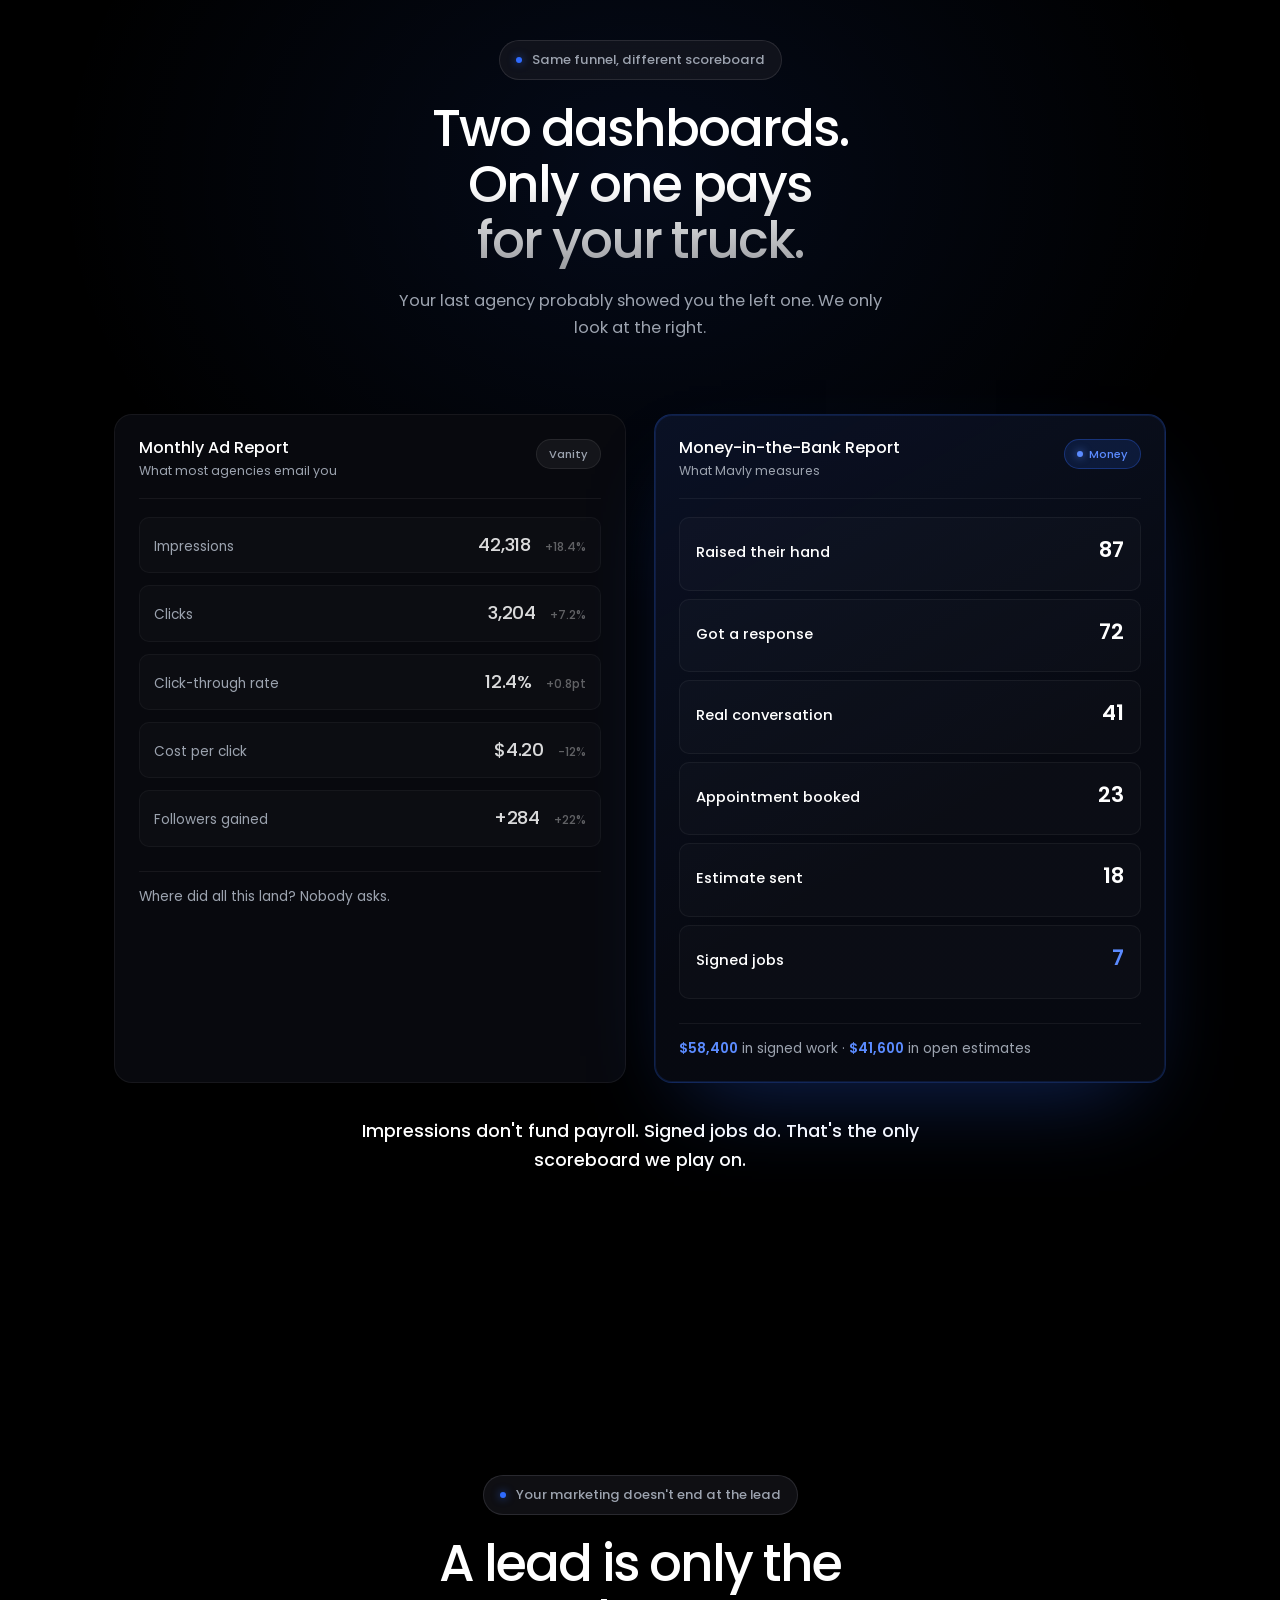
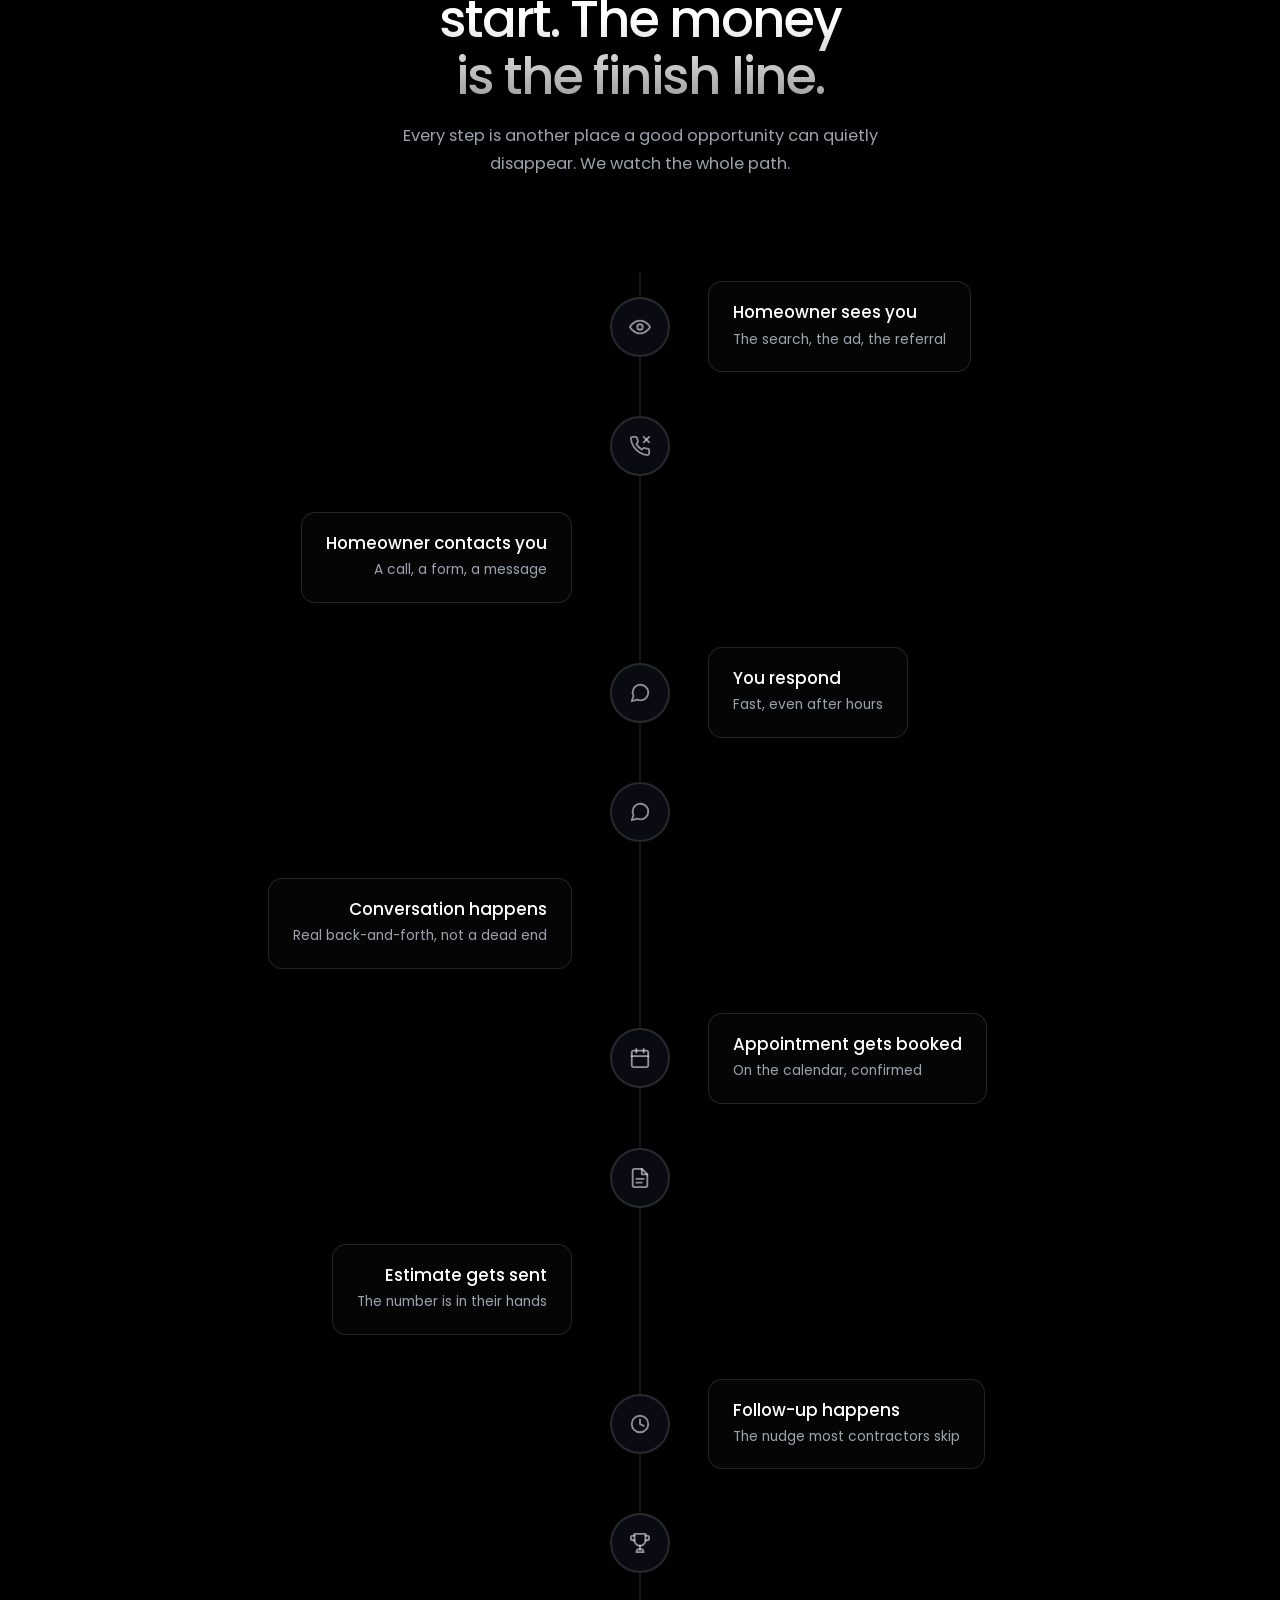
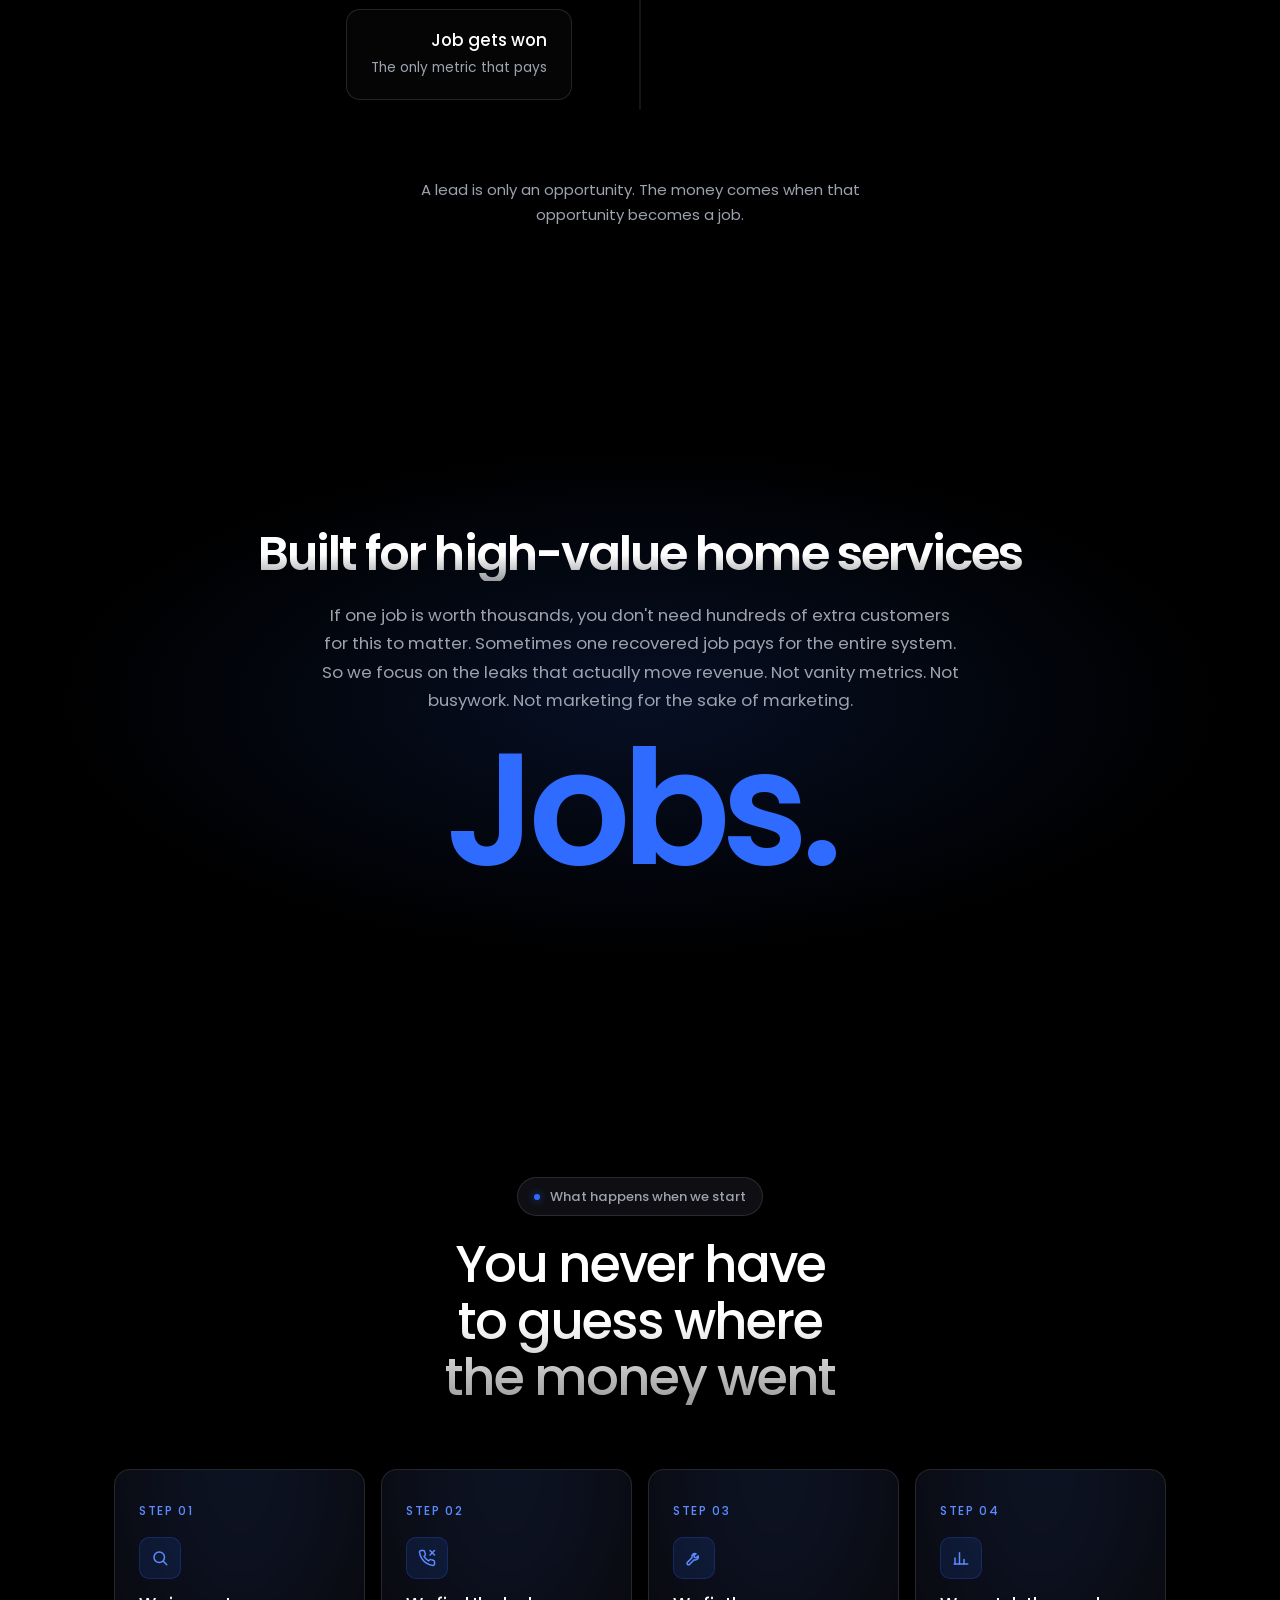
==== commit f2caea2f: "Point booking embed at Mavly Digital LLC Discovery Call calendar Swap the embedded GHL calendar to h" ====
--- a/index.html
+++ b/index.html
@@ -1184,7 +1184,7 @@
         <p>We'll look at your current process live and show you where opportunities are slipping away. If everything's already handled, we'll tell you. No pitch. No pressure.</p>
       </div>
       <div class="booking reveal">
-        <iframe src="https://api.leadconnectorhq.com/widget/booking/ufEtFsK29fYGQ5WPoGz6" allow="payment" scrolling="no" id="ufEtFsK29fYGQ5WPoGz6_1786205791214" title="Book a call with Mavly Digital"></iframe>
+        <iframe src="https://api.leadconnectorhq.com/widget/booking/h0mOPk32oWvijGCHQ2HG" allow="payment" scrolling="no" id="h0mOPk32oWvijGCHQ2HG_1793543031753" title="Book a call with Mavly Digital"></iframe>
       </div>
       <p class="booking-sms">Text messages are optional. Check the SMS box in the form only if you want booking confirmations and appointment reminders by text from Mavly Digital LLC. You can book without it and we'll confirm by email. Message frequency varies. Msg &amp; data rates may apply. Reply STOP to cancel, HELP for help. See our <a href="terms-and-conditions.html#sms">SMS Terms</a> and <a href="privacy-policy.html">Privacy Policy</a>.</p>
     </div>
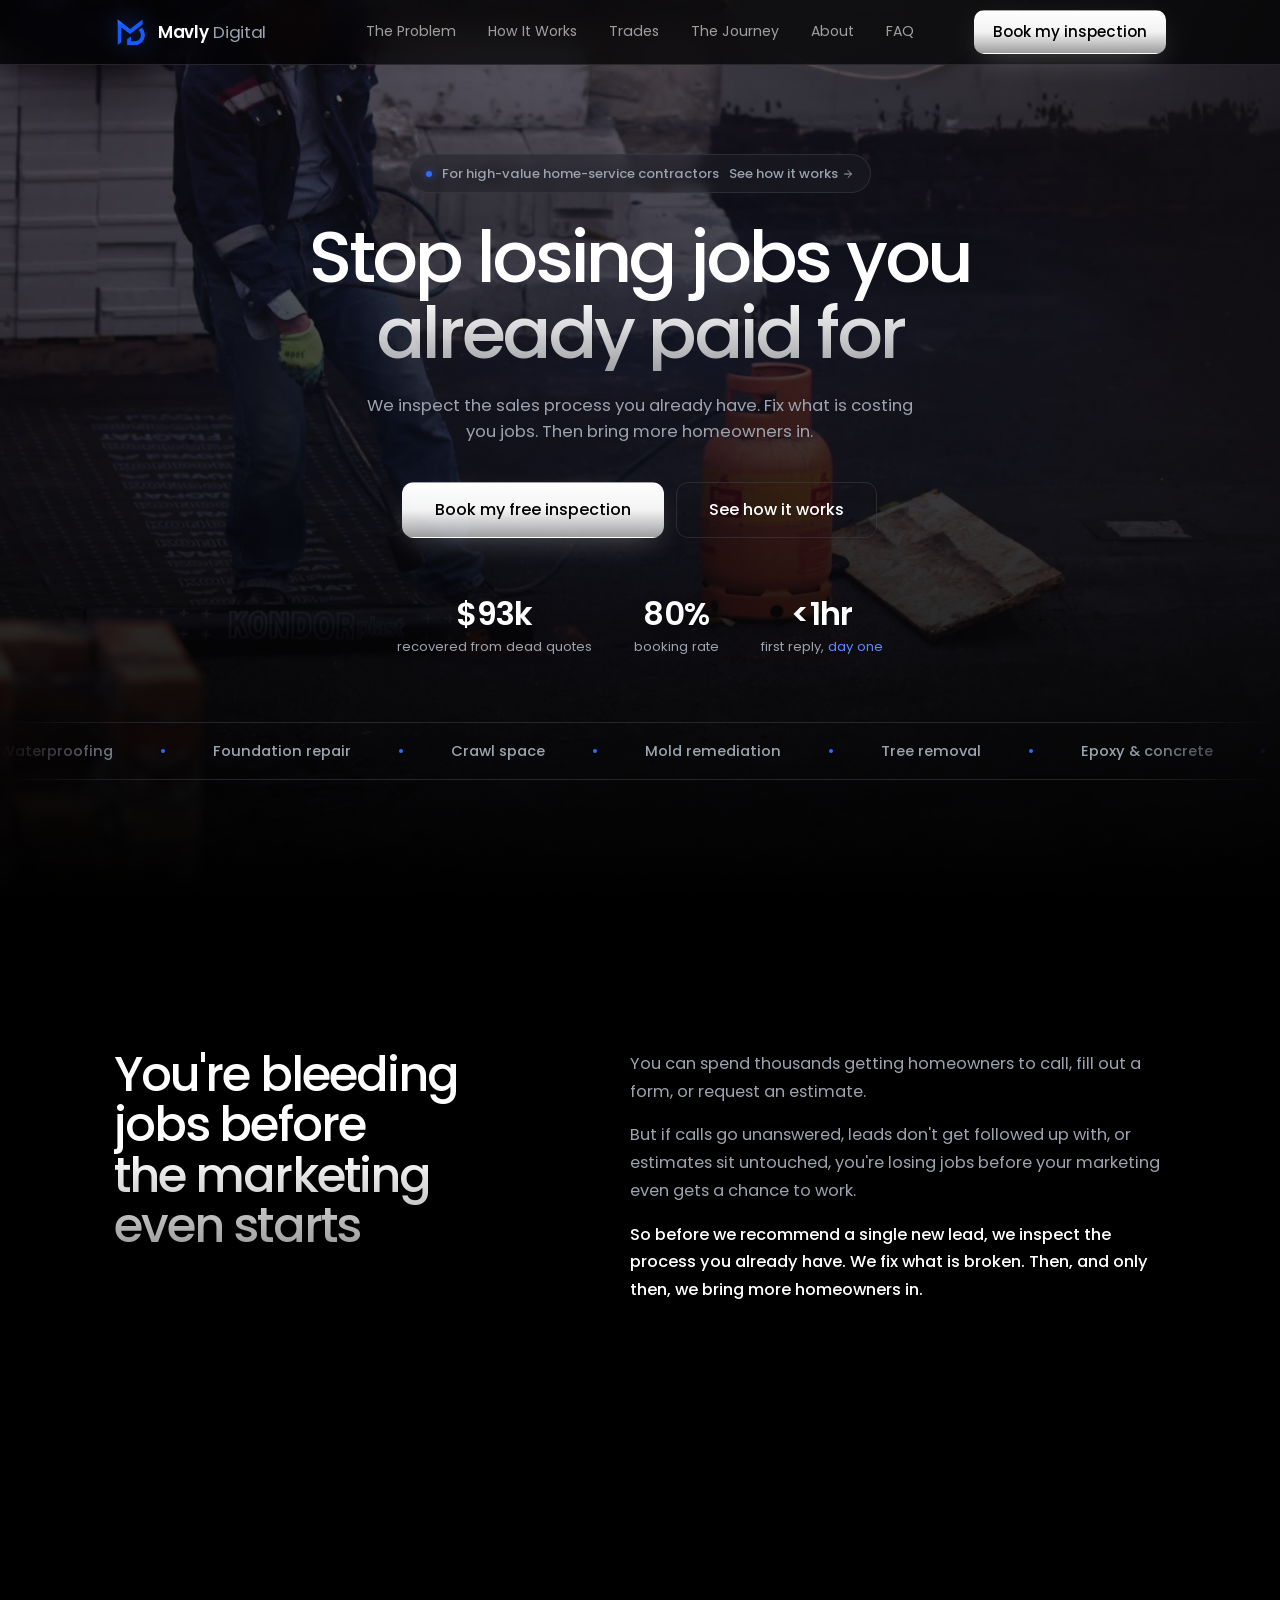
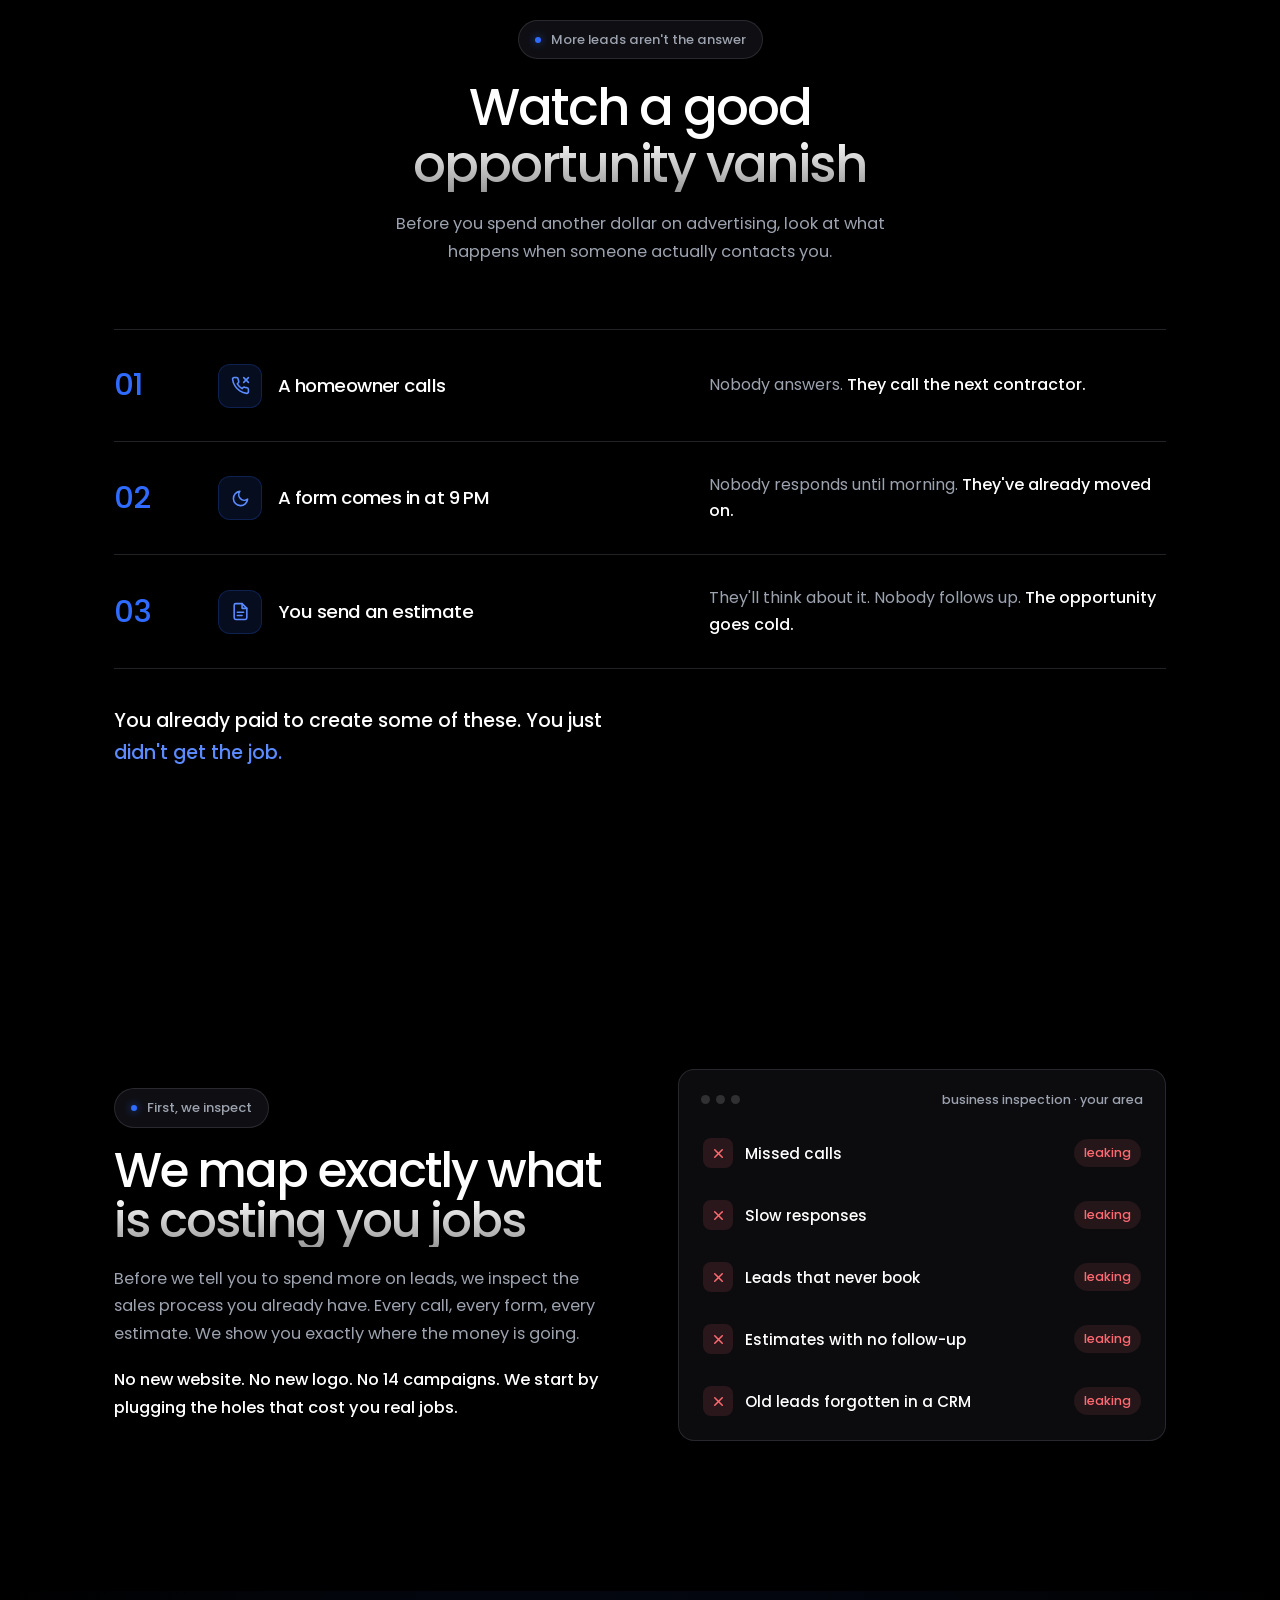
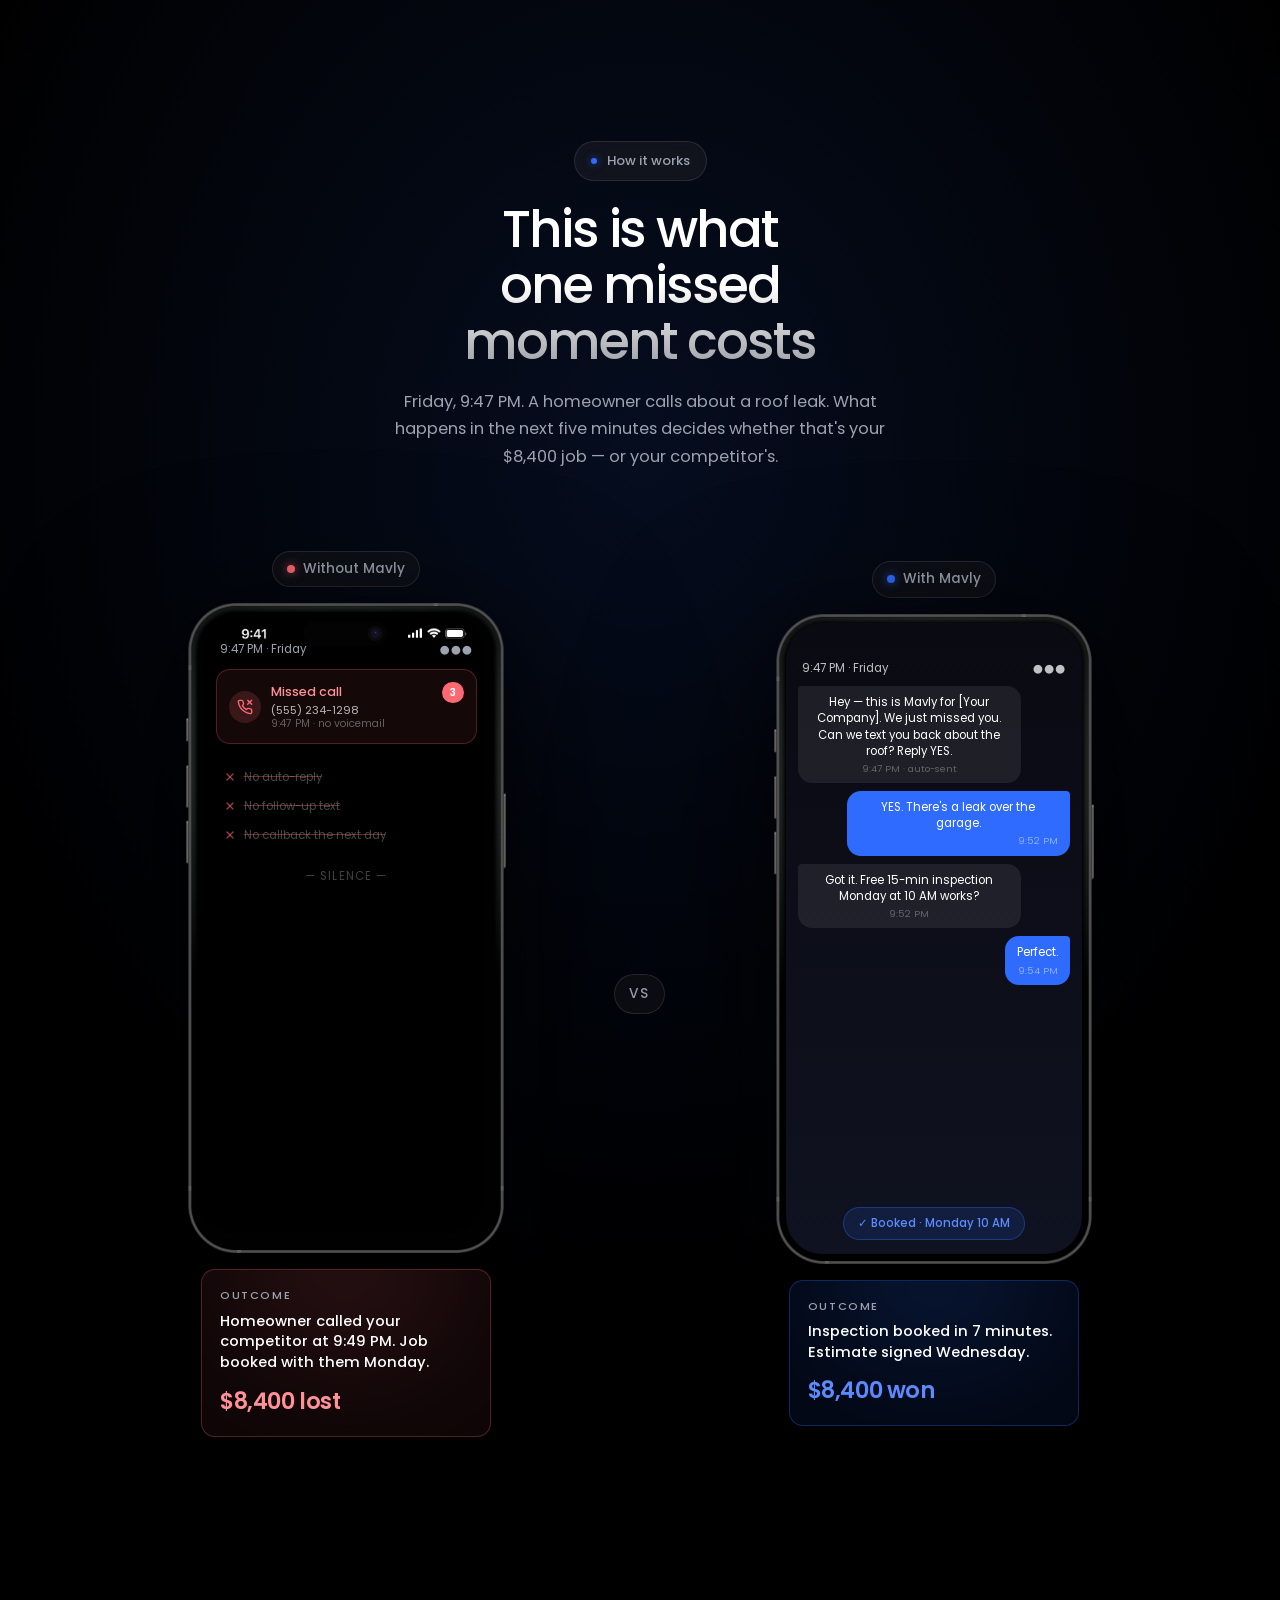
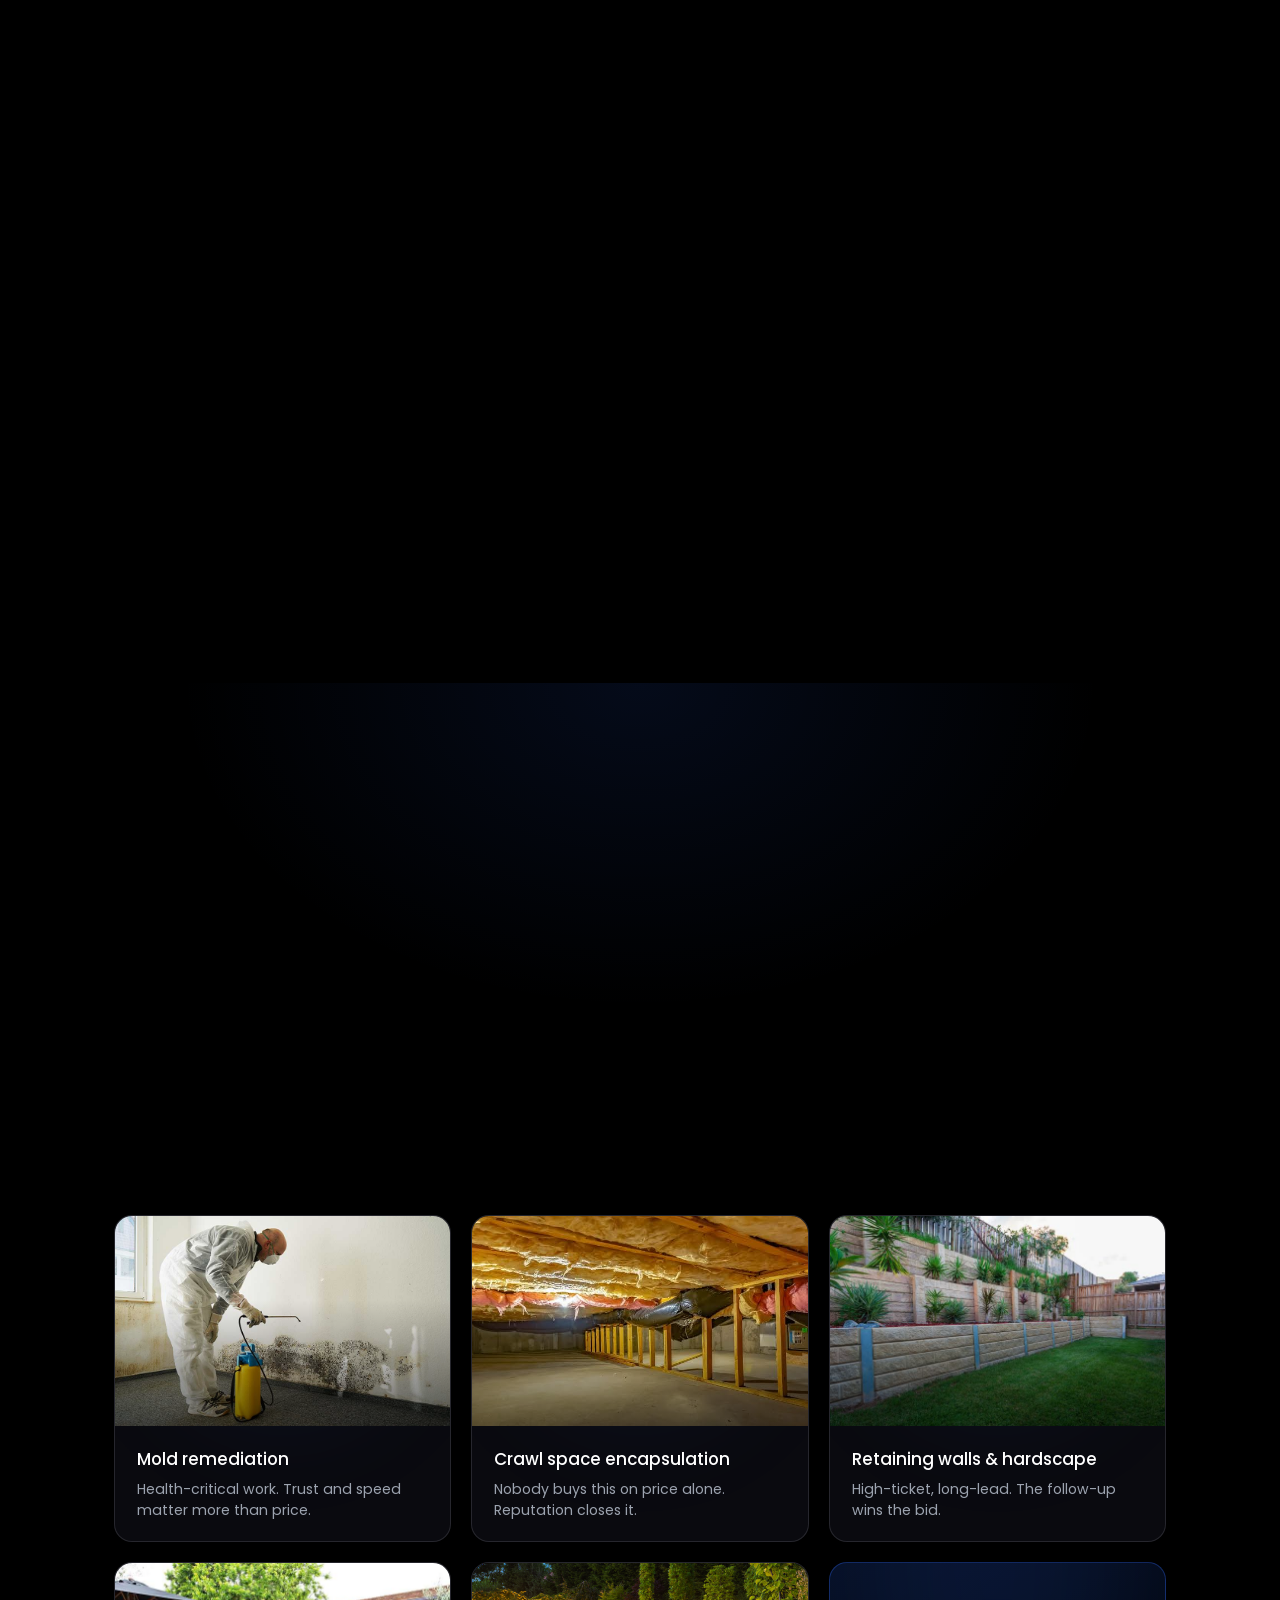
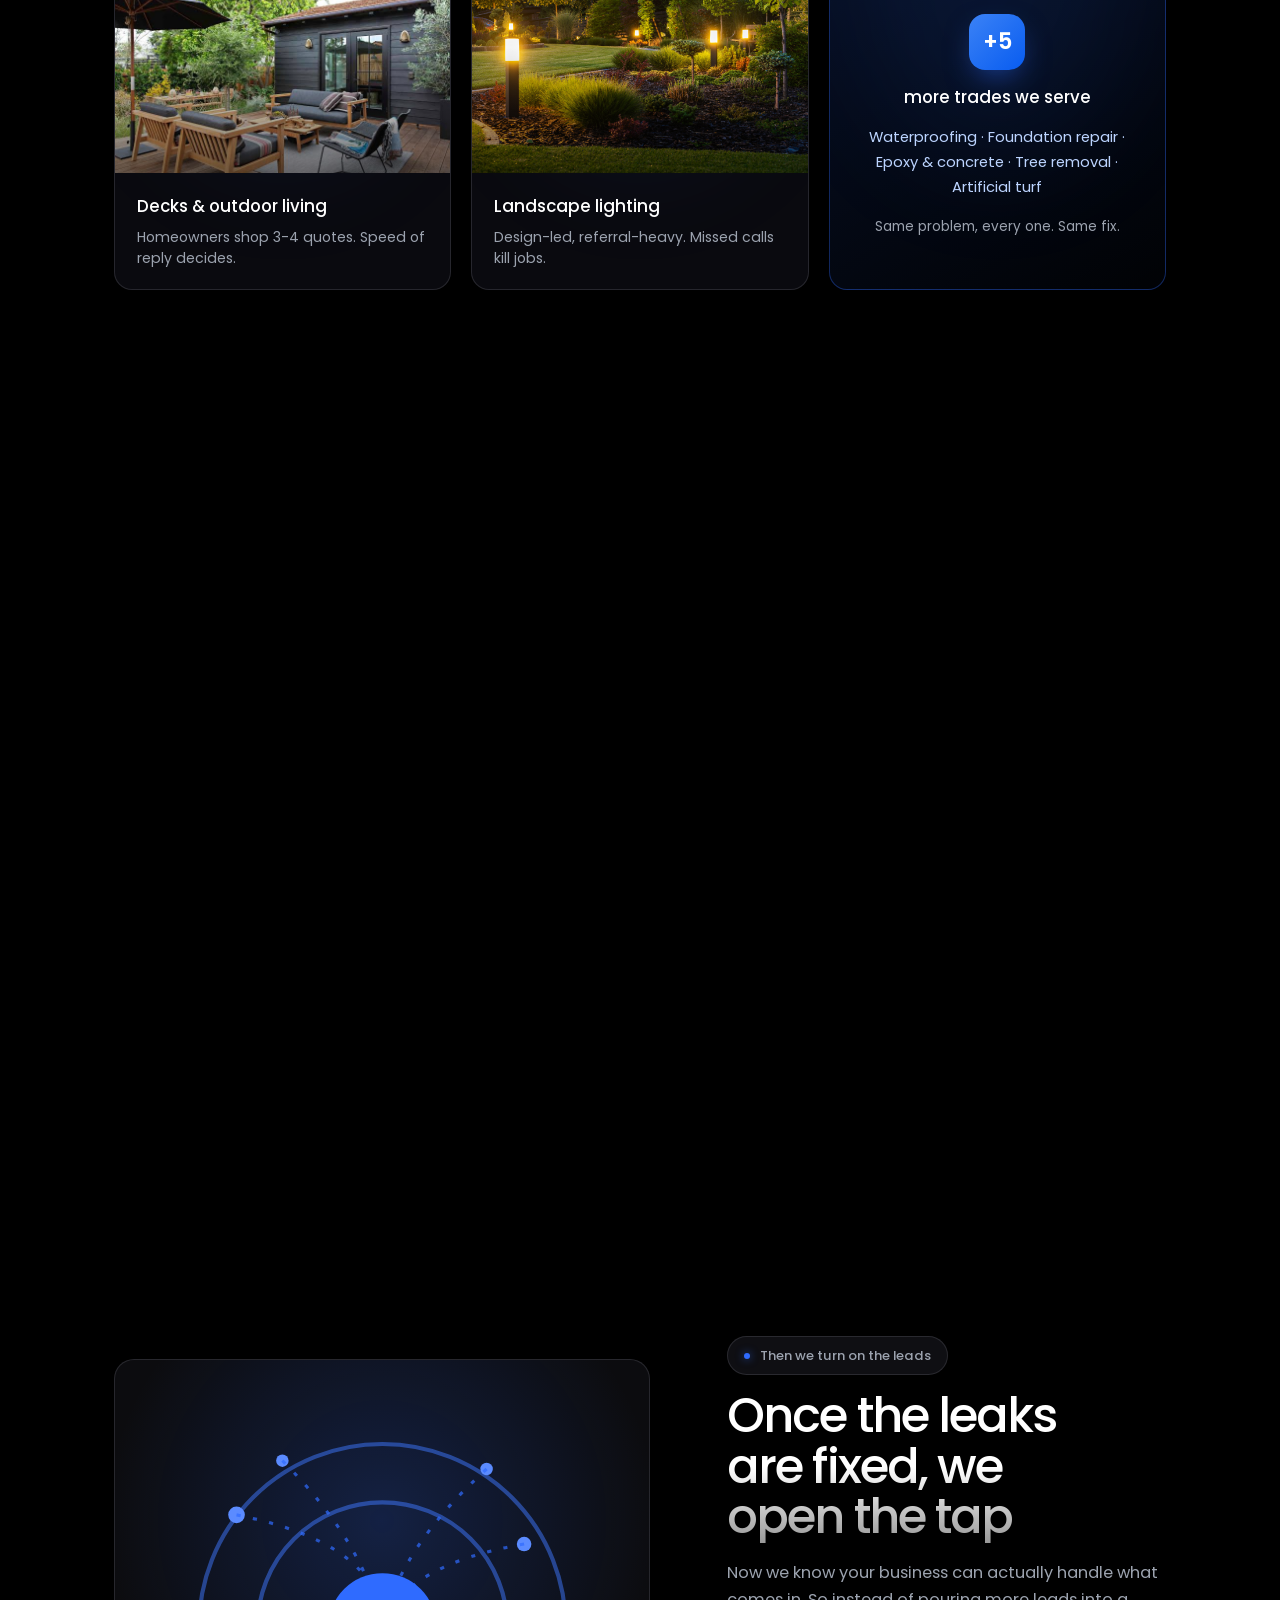
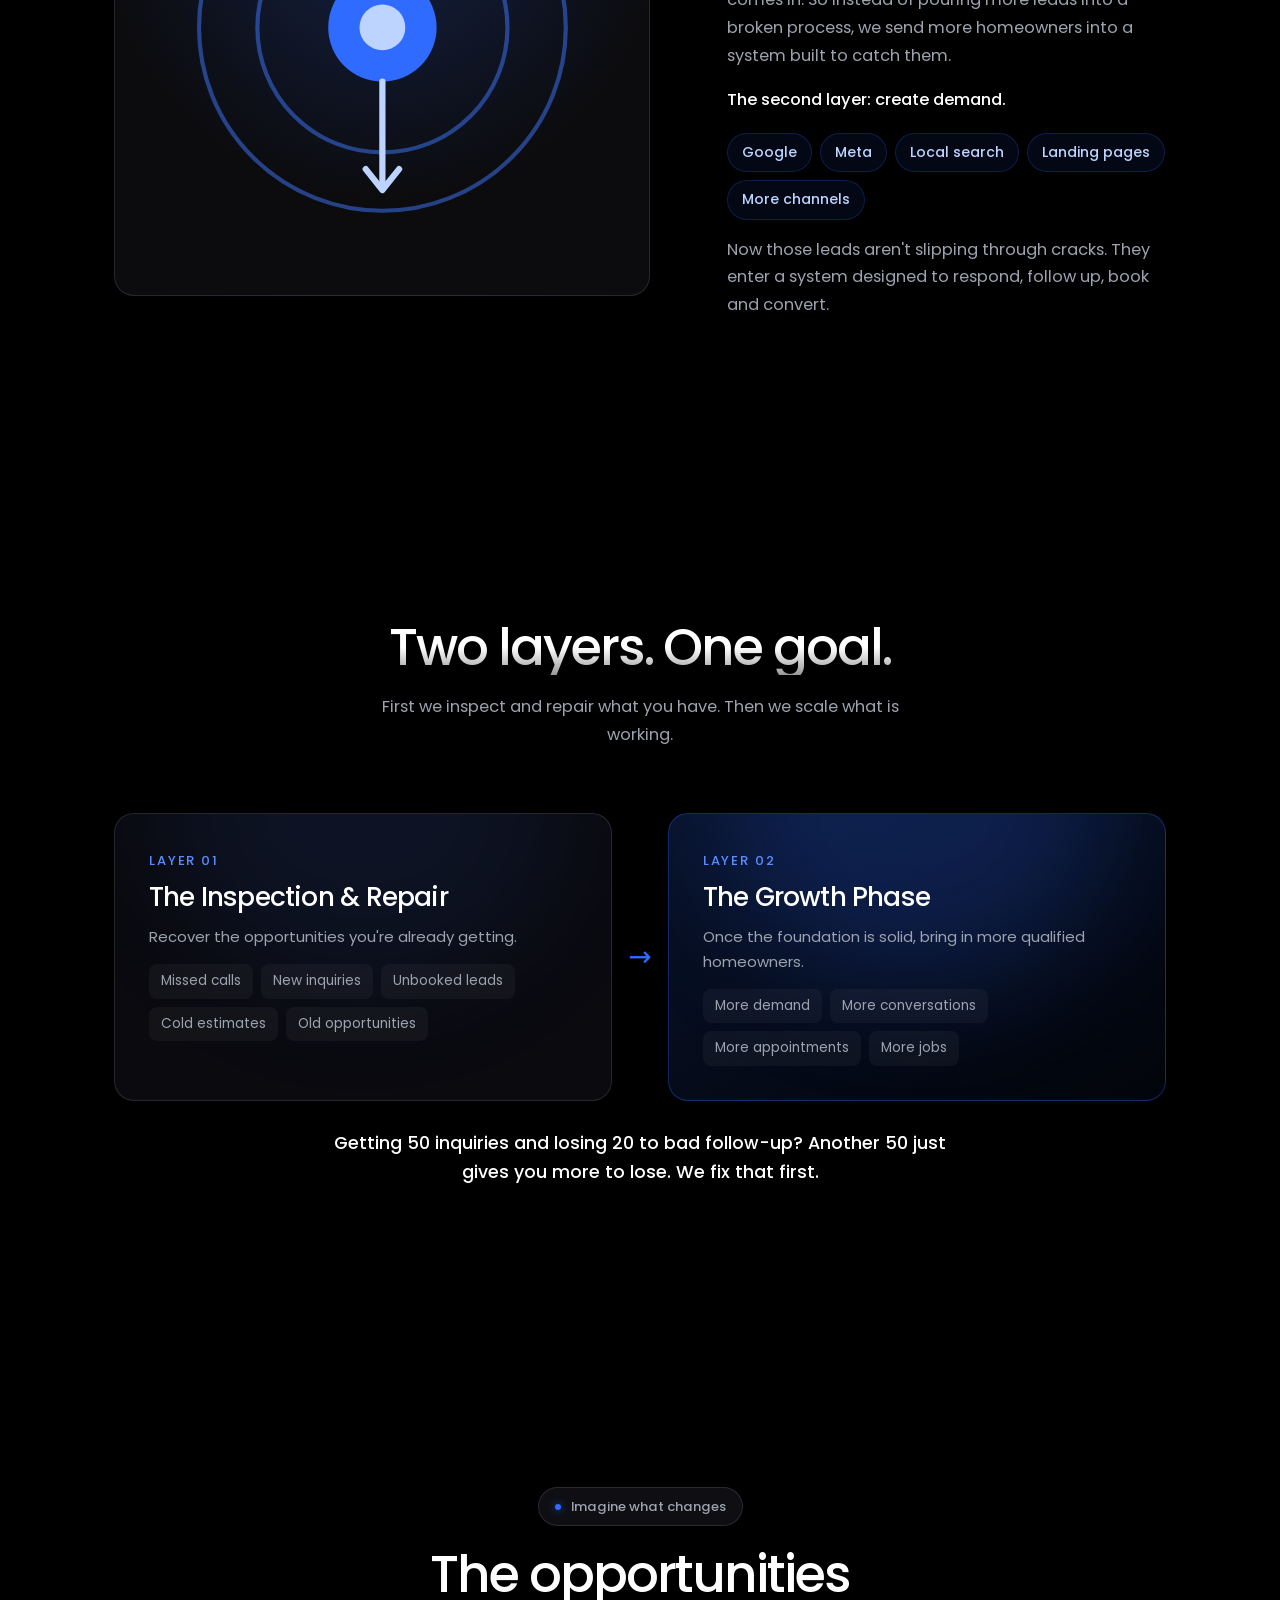
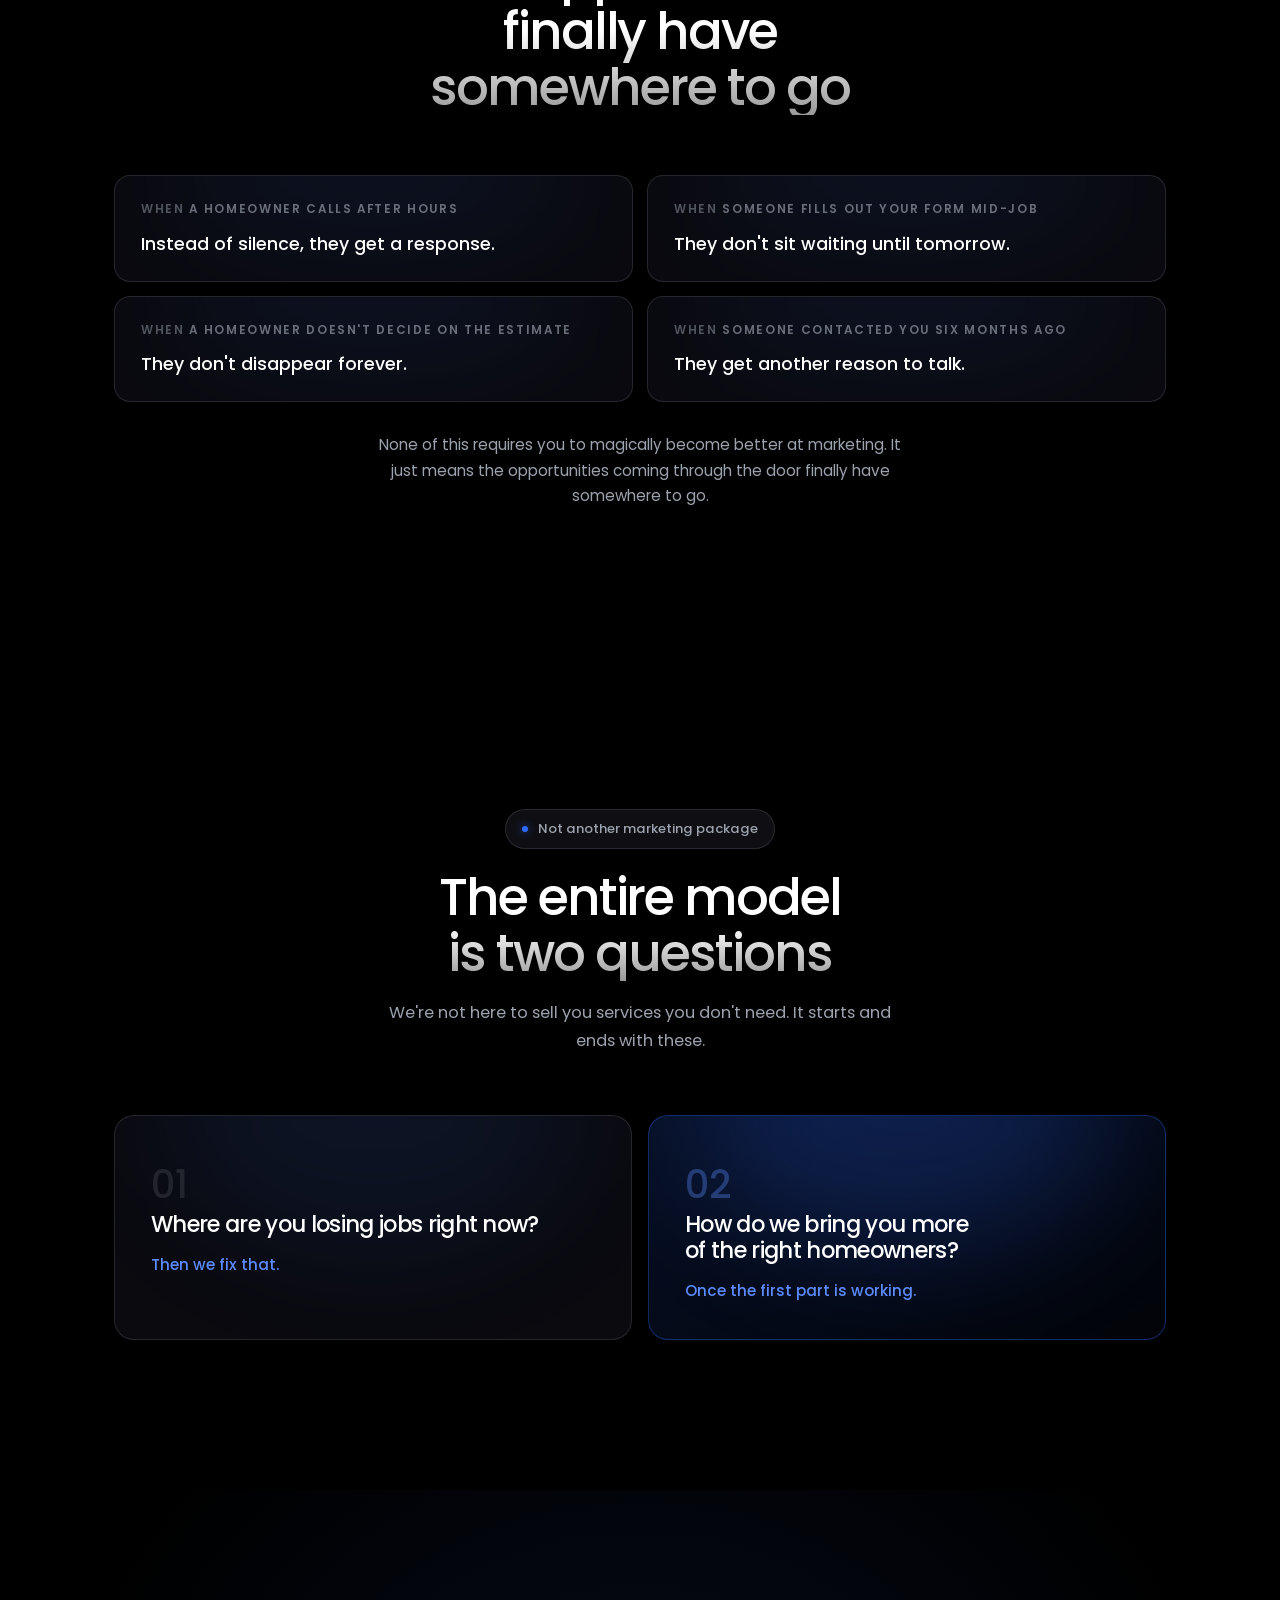
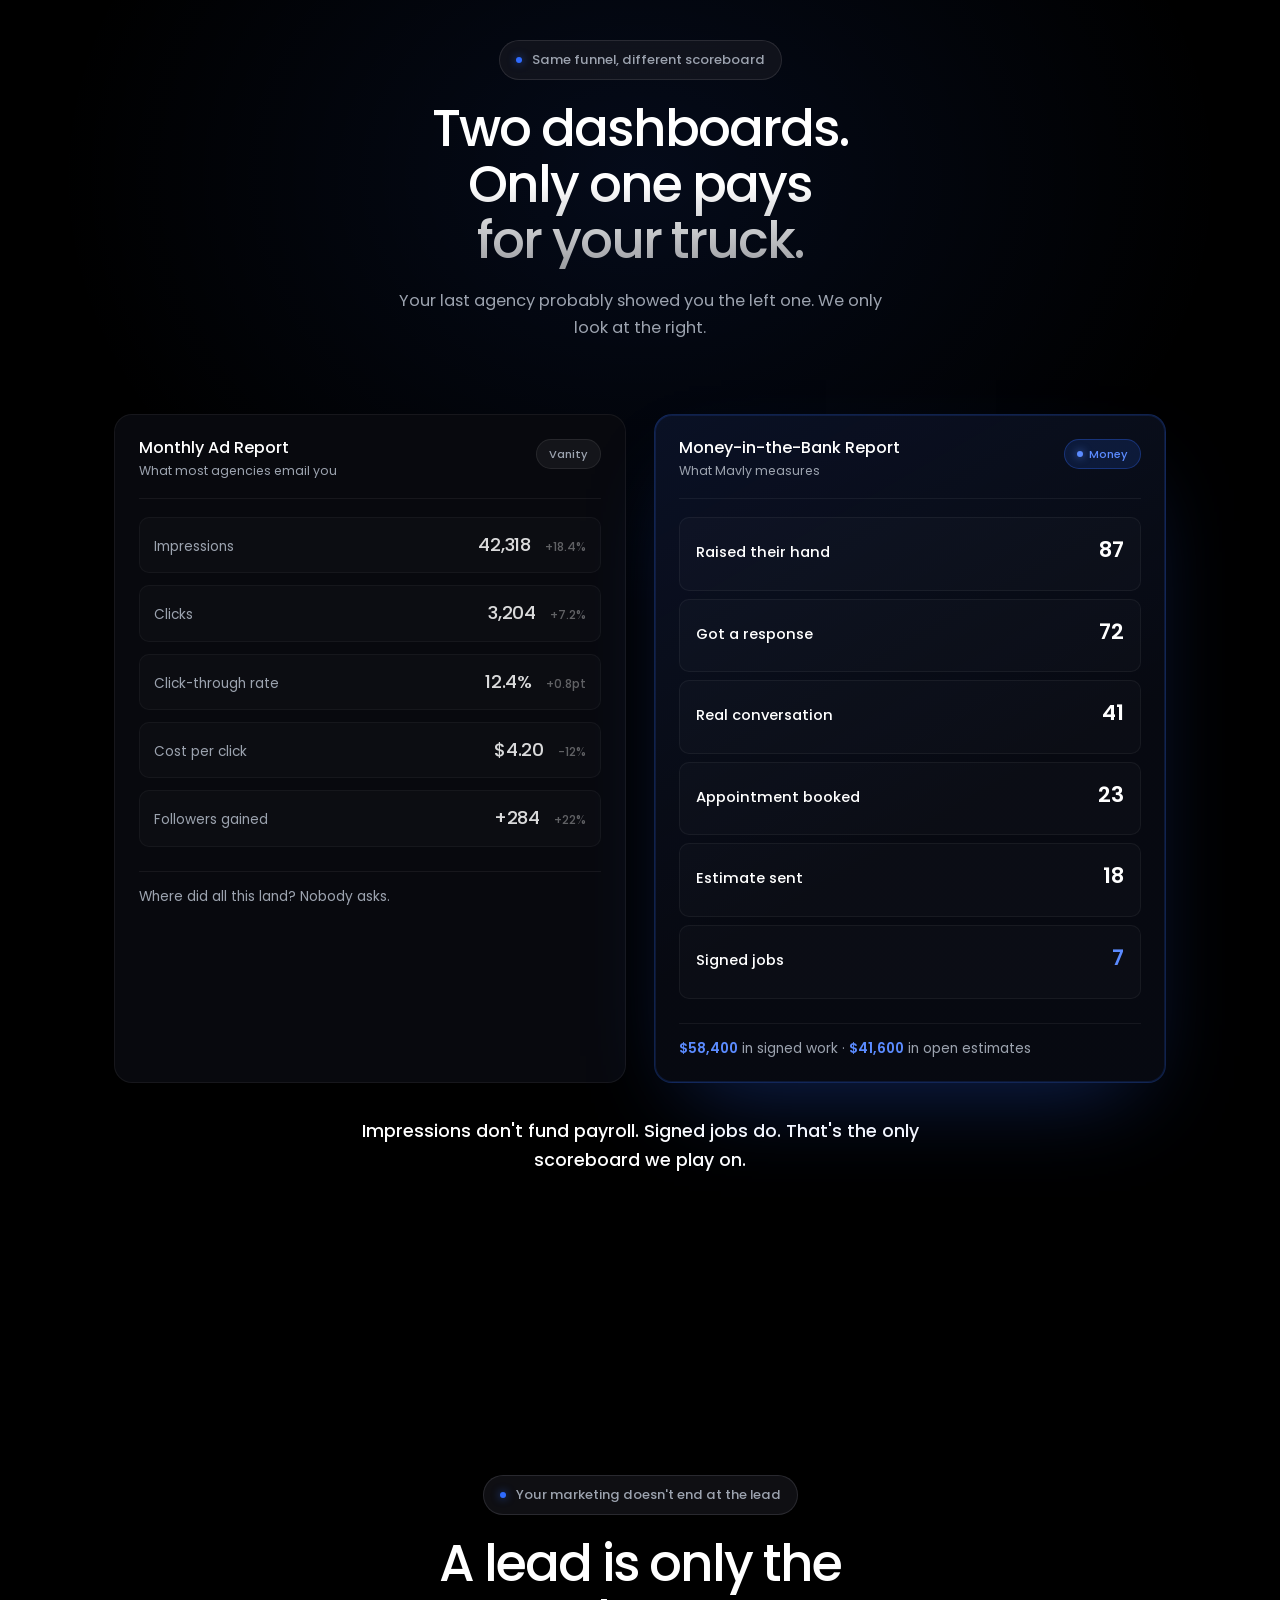
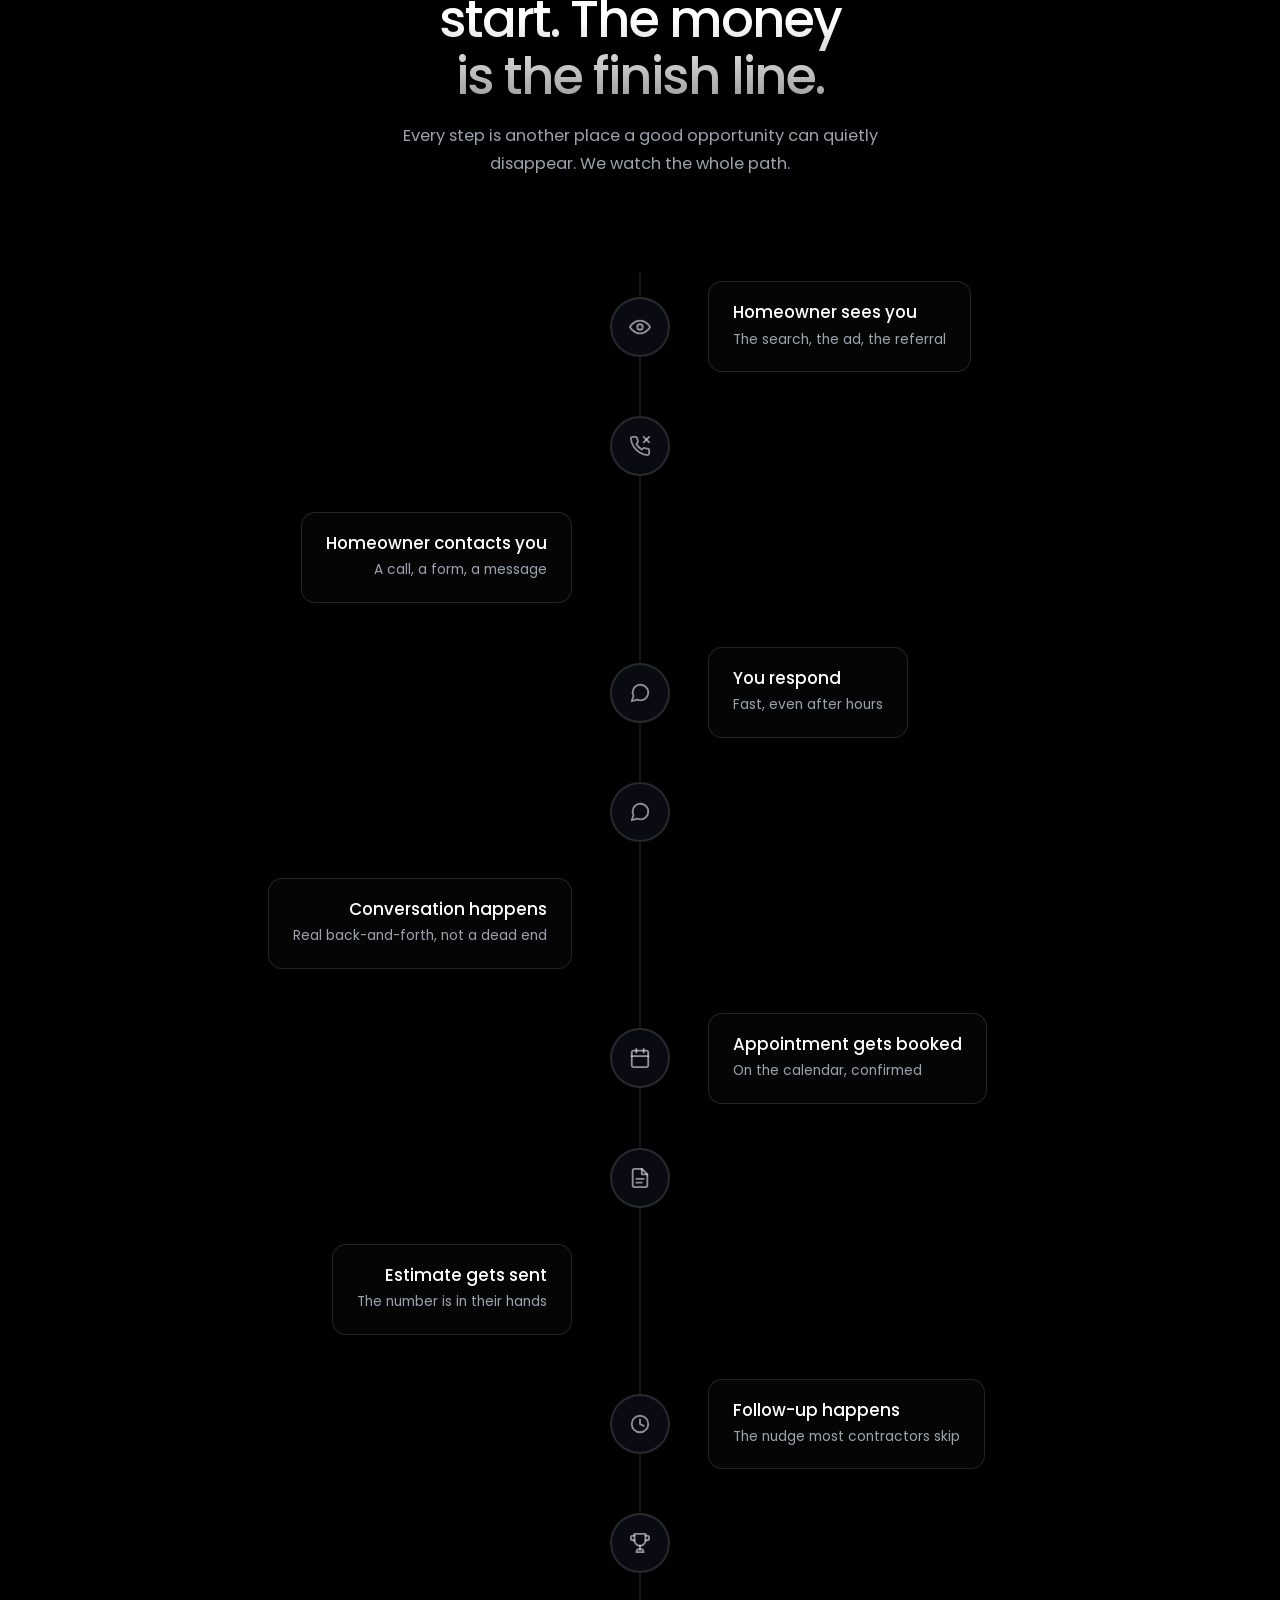
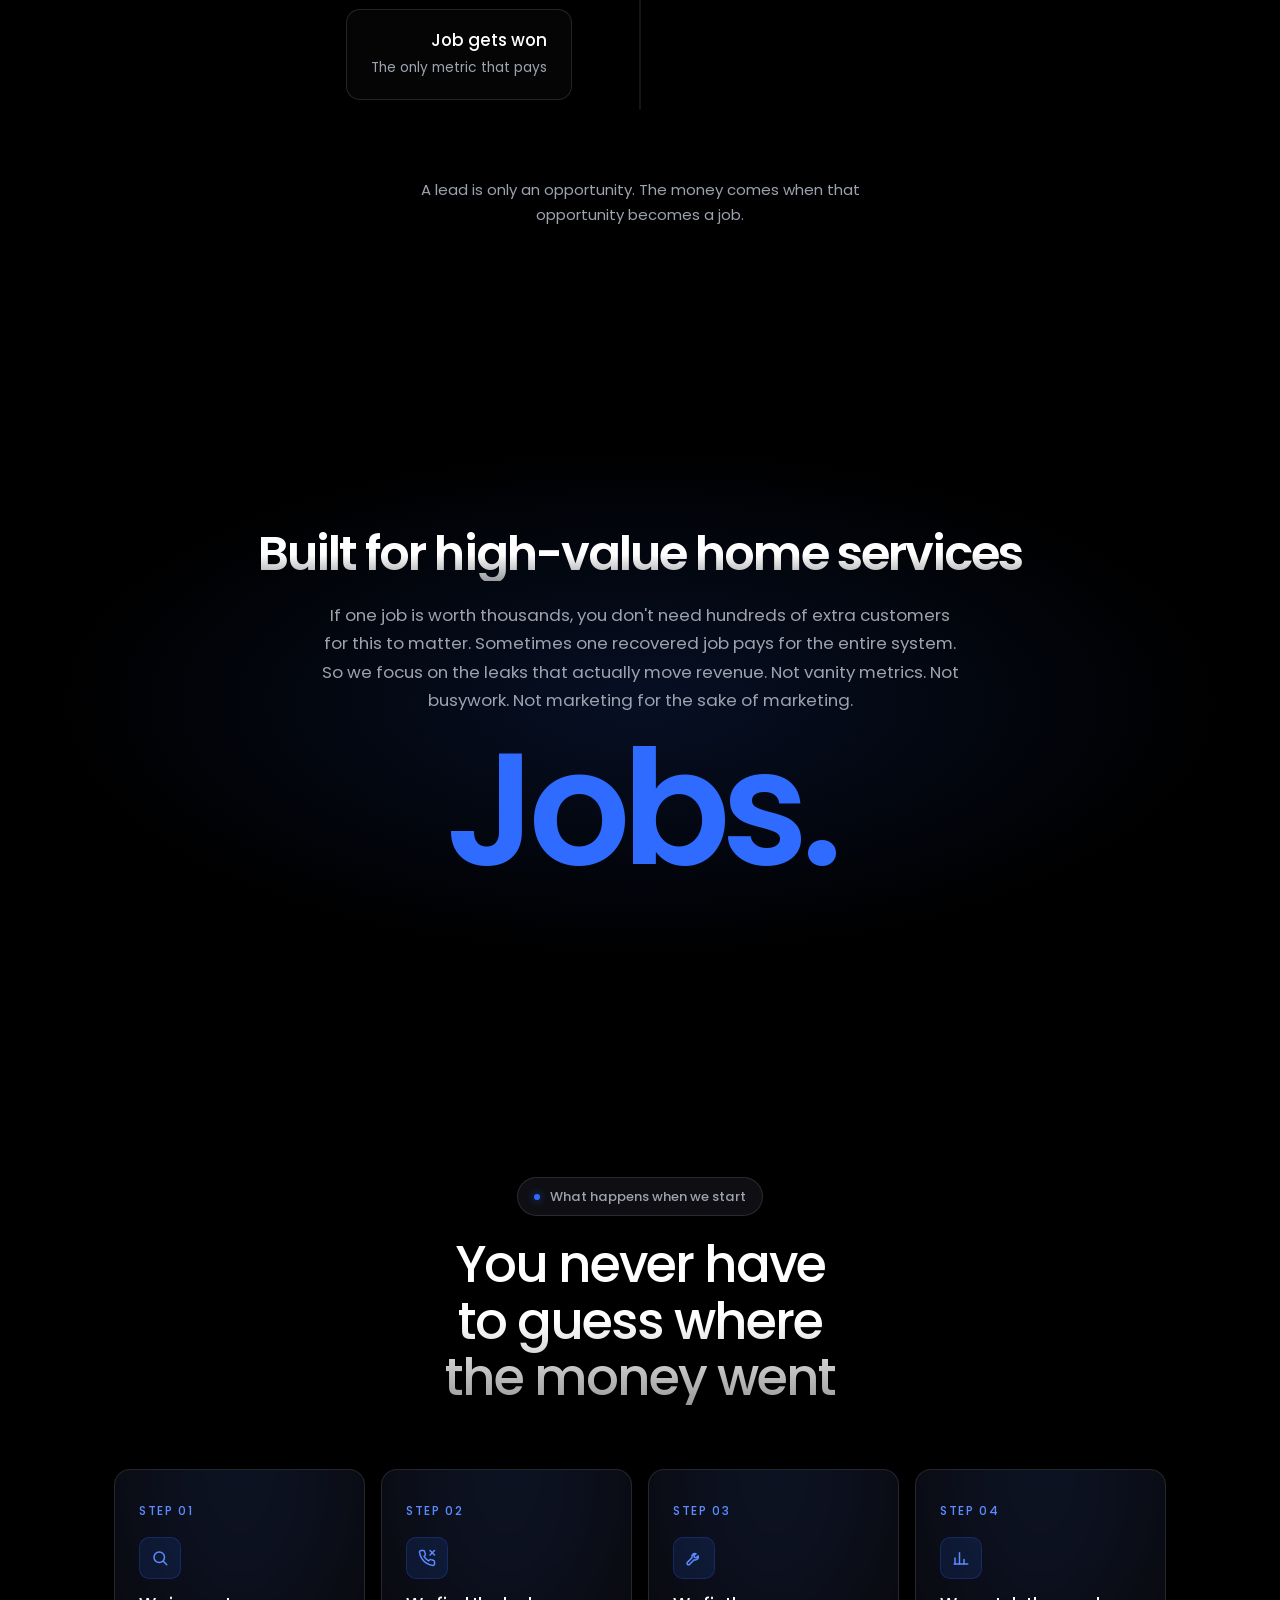
==== commit a52dca5b: "Use david@mavlydigital.com as the site contact email Matches the business contact email on the toll-" ====
--- a/index.html
+++ b/index.html
@@ -1226,7 +1226,7 @@
       <div class="foot-brand">
         <a href="#top" class="brand"><img class="brand-logo" src="assets/img/logo.png" alt="Mavly Digital" width="36" height="36"><span class="brand-word">Mavly<span class="brand-word-sub">Digital</span></span></a>
         <p>We inspect the sales process high-value contractors already have. Fix what is costing them jobs. Then bring in more qualified homeowners. You do the work. We run the system.</p>
-        <a href="mailto:hello@mavlydigital.com" class="mail">hello@mavlydigital.com</a>
+        <a href="mailto:david@mavlydigital.com" class="mail">david@mavlydigital.com</a>
       </div>
       <div class="foot-col">
         <h4>The System</h4>
